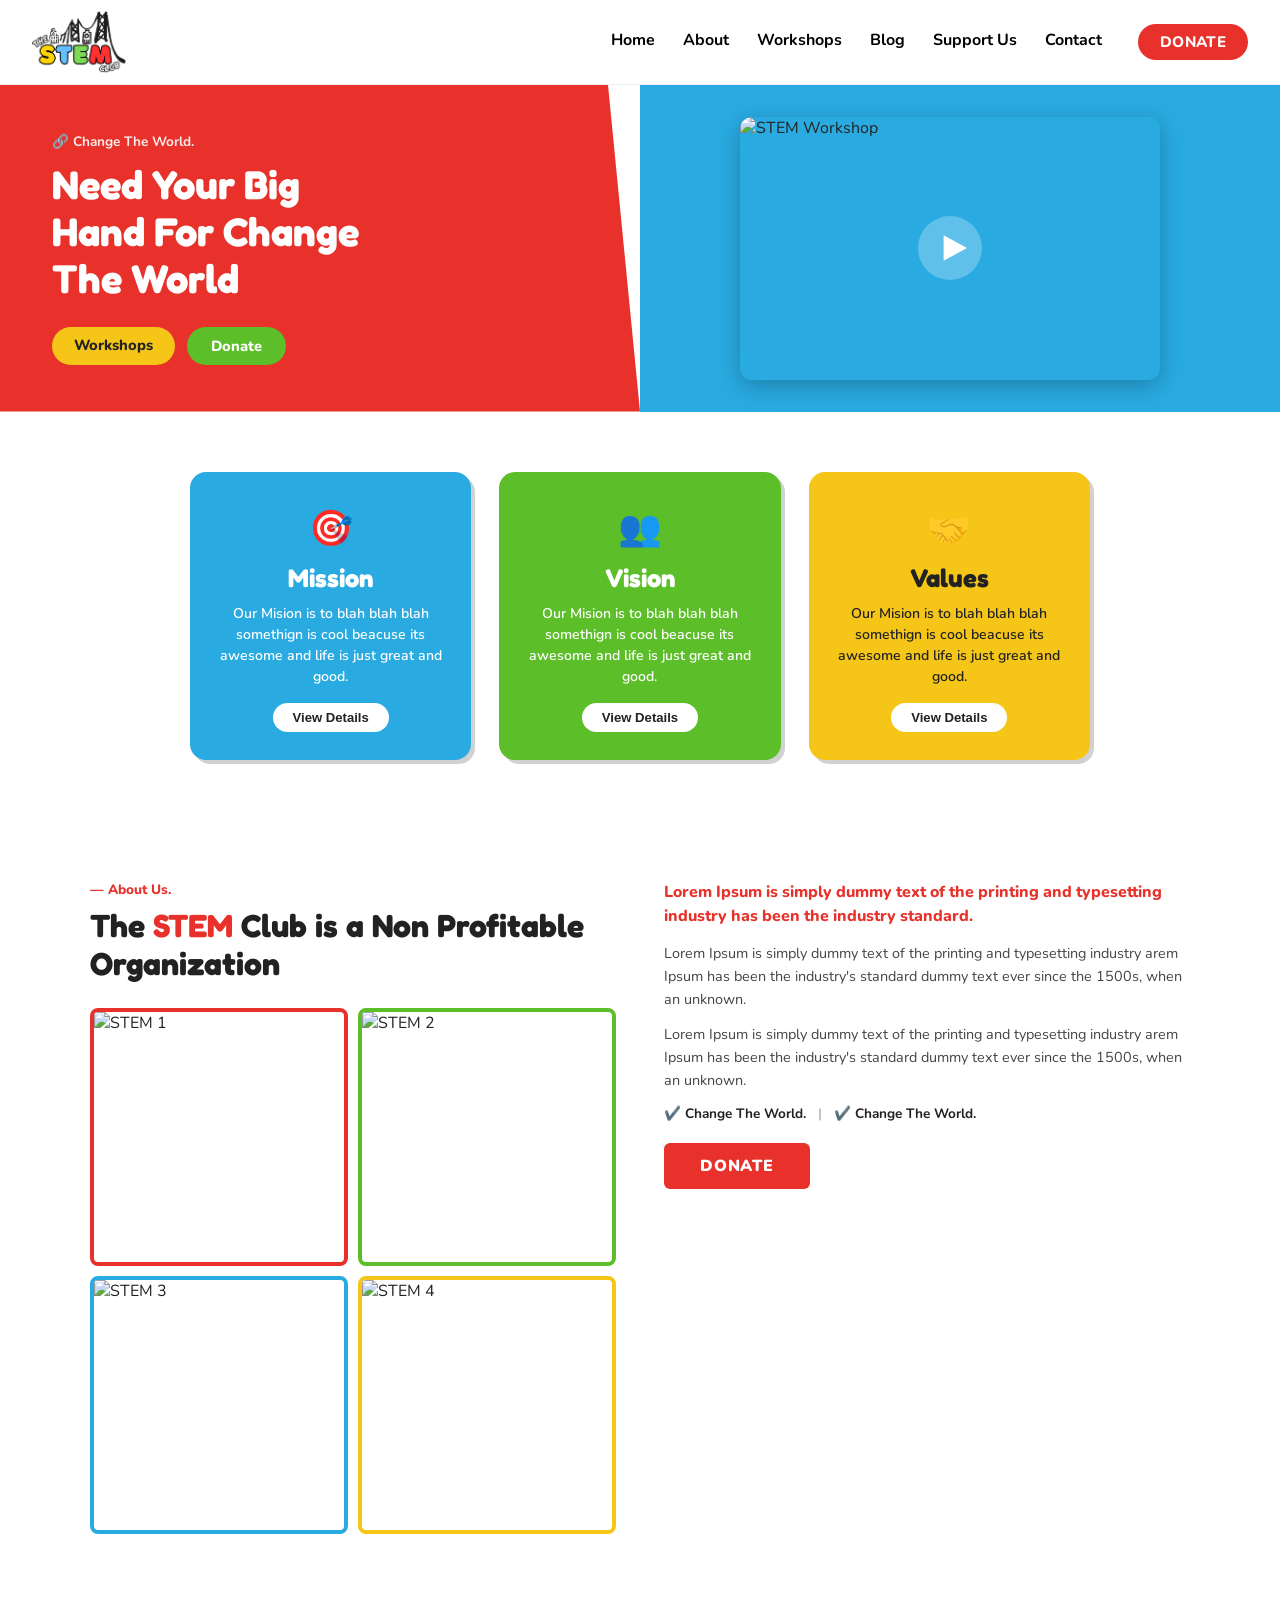
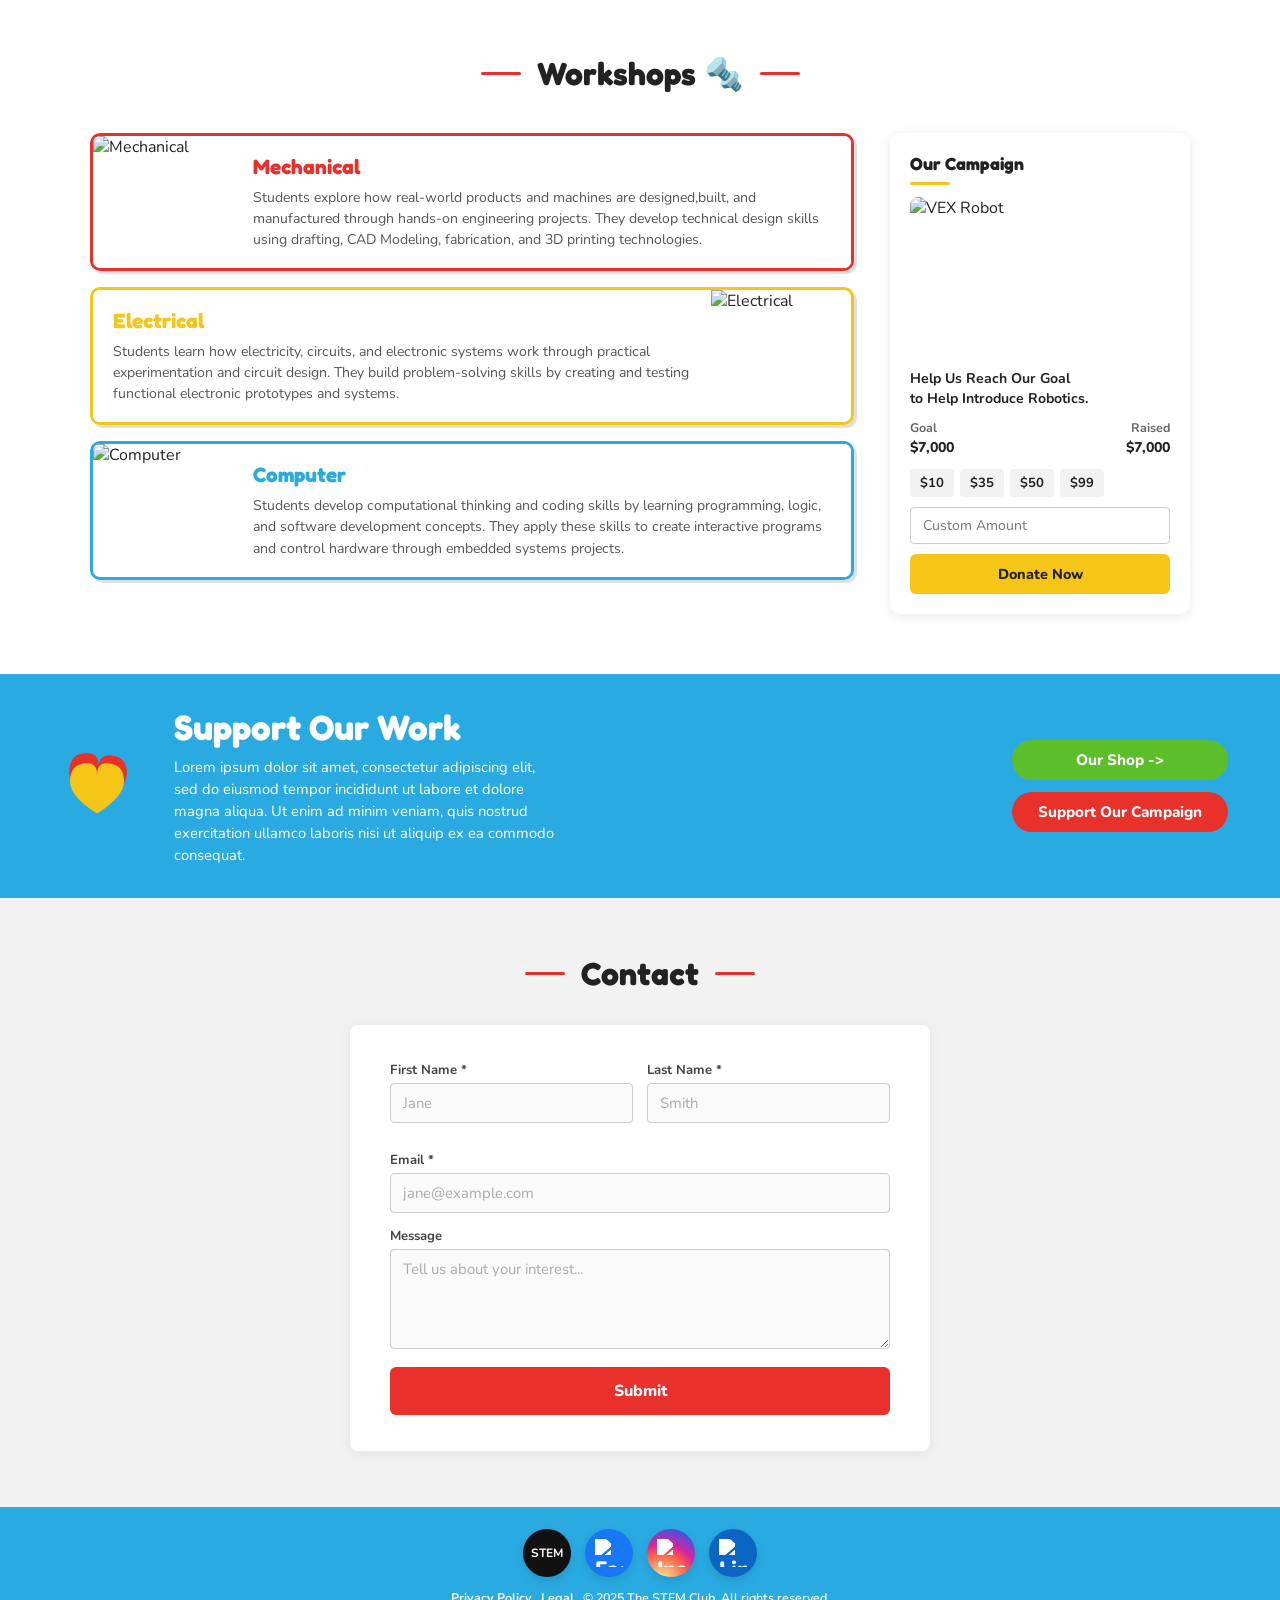
==== index.html @ 0e02008b "Fix navigation hover styling and logo" ====
<!DOCTYPE html>
<html lang="en">
<head>
  <meta charset="UTF-8"/>
  <meta name="viewport" content="width=device-width, initial-scale=1.0"/>
  <title>The STEM Club — Home</title>
  <link rel="stylesheet" href="shared.css"/>
  <link rel="stylesheet" href="home.css"/>
</head>
<body>


 <!-- NAVBAR -->
 <nav class="navbar">
    <a href="index.html" class="logo" aria-label="The STEM Club home">
      <img src="/m.png" alt="The STEM Club"/>
    </a>


   
    <ul class="nav-links">
      <li><a href="index.html" class="active">Home</a></li>
      <li><a href="index.html#about">About</a></li>
      <li><a href="index.html#workshops">Workshops</a></li>
      <li><a href="blog.html">Blog</a></li>
      <li><a href="support.html">Support Us</a></li>
      <li><a href="index.html#contact">Contact</a></li>
      <li><a href="#" class="btn-donate">DONATE</a></li>
    </ul>
  </nav>

  <!-- HERO — split red left / blue right -->
  <section class="home-hero">
    <div class="home-hero-left">
      <p class="change-world-tag">🔗 Change The World.</p>
      <h1>Need Your Big<br/>Hand For Change<br/>The World</h1>
      <div class="hero-btns">
        <a href="#workshops" class="btn-pill-yellow">Workshops</a>
        <a href="#" class="btn-pill-green">Donate</a>
      </div>
    </div>
    <div class="home-hero-right">
      <div class="hero-video-thumb">
        <img src="https://images.unsplash.com/photo-1517420704952-d9f39e95b43e?w=500&q=80" alt="STEM Workshop"/>
        <div class="play-btn">
          <svg viewBox="0 0 60 60" fill="none"><circle cx="30" cy="30" r="30" fill="rgba(255,255,255,0.25)"/><polygon points="24,18 46,30 24,42" fill="#fff"/></svg>
        </div>
      </div>
    </div>
  </section>

  <!-- MISSION / VISION / VALUES cards -->
  <section class="mvv-section">
    <div class="mvv-grid">
      <!-- Mission — blue -->
      <div class="mvv-card mvv-blue">
        <div class="mvv-icon">🎯</div>
        <h3>Mission</h3>
        <p>Our Mision is to blah blah blah somethign is cool beacuse its awesome and life is just great and good.</p>
        <button class="btn-mvv-white">View Details</button>
      </div>
      <!-- Vision — green -->
      <div class="mvv-card mvv-green">
        <div class="mvv-icon">👥</div>
        <h3>Vision</h3>
        <p>Our Mision is to blah blah blah somethign is cool beacuse its awesome and life is just great and good.</p>
        <button class="btn-mvv-white">View Details</button>
      </div>
      <!-- Values — yellow -->
      <div class="mvv-card mvv-yellow">
        <div class="mvv-icon">🤝</div>
        <h3>Values</h3>
        <p>Our Mision is to blah blah blah somethign is cool beacuse its awesome and life is just great and good.</p>
        <button class="btn-mvv-white">View Details</button>
      </div>
    </div>
  </section>

  <!-- ABOUT US -->
  <section class="about-section" id="about">
    <div class="about-inner">
      <div class="about-left">
        <p class="about-eyebrow">— About Us.</p>
        <h2 class="about-title">The <span class="stem-colored">STEM</span> Club is a Non Profitable Organization</h2>
        <div class="about-photos">
          <img src="https://images.unsplash.com/photo-1561070791-2526d30994b5?w=300&q=80" alt="STEM 1" class="about-photo border-red"/>
          <img src="https://images.unsplash.com/photo-1555664424-778a1e5e1b48?w=300&q=80" alt="STEM 2" class="about-photo border-green"/>
          <img src="https://images.unsplash.com/photo-1503676260728-1c00da094a0b?w=300&q=80" alt="STEM 3" class="about-photo border-blue"/>
          <img src="https://images.unsplash.com/photo-1522071820081-009f0129c71c?w=300&q=80" alt="STEM 4" class="about-photo border-yellow"/>
        </div>
      </div>
      <div class="about-right">
        <p class="about-bold-quote">Lorem Ipsum is simply dummy text of the printing and typesetting industry has been the industry standard.</p>
        <p class="about-body">Lorem Ipsum is simply dummy text of the printing and typesetting industry arem Ipsum has been the industry's standard dummy text ever since the 1500s, when an unknown.</p>
        <p class="about-body">Lorem Ipsum is simply dummy text of the printing and typesetting industry arem Ipsum has been the industry's standard dummy text ever since the 1500s, when an unknown.</p>
        <div class="about-checks">
          <span>✔️ Change The World.</span>
          <span class="sep">|</span>
          <span>✔️ Change The World.</span>
        </div>
        <button class="btn-donate-red">DONATE</button>
      </div>
    </div>
  </section>

  <!-- WORKSHOPS -->
  <section class="workshops-section" id="workshops">
    <div class="workshops-title-deco">
      <div class="dash red-dash"></div>
      <h2>Workshops 🔩</h2>
      <div class="dash red-dash"></div>
    </div>
    <div class="workshops-inner">
      <!-- Left: workshop cards -->
      <div class="workshop-cards">
        <!-- Mechanical -->
        <div class="workshop-row ws-red">
          <div class="ws-img">
            <img src="https://images.unsplash.com/photo-1561070791-2526d30994b5?w=200&q=80" alt="Mechanical"/>
          </div>
          <div class="ws-body">
            <h3>Mechanical</h3>
            <p>Students explore how real-world products and machines are designed,built, and manufactured through hands-on engineering projects. They develop technical design skills using drafting, CAD Modeling, fabrication, and 3D printing technologies.</p>
          </div>
        </div>
        <!-- Electrical -->
        <div class="workshop-row ws-yellow">
          <div class="ws-body ws-body-left">
            <h3>Electrical</h3>
            <p>Students learn how electricity, circuits, and electronic systems work through practical experimentation and circuit design. They build problem-solving skills by creating and testing functional electronic prototypes and systems.</p>
          </div>
          <div class="ws-img">
            <img src="https://images.unsplash.com/photo-1581091226825-a6a2a5aee158?w=200&q=80" alt="Electrical"/>
          </div>
        </div>
        <!-- Computer -->
        <div class="workshop-row ws-blue">
          <div class="ws-img">
            <img src="https://images.unsplash.com/photo-1517420704952-d9f39e95b43e?w=200&q=80" alt="Computer"/>
          </div>
          <div class="ws-body">
            <h3>Computer</h3>
            <p>Students develop computational thinking and coding skills by learning programming, logic, and software development concepts. They apply these skills to create interactive programs and control hardware through embedded systems projects.</p>
          </div>
        </div>
      </div>

      <!-- Right: Urgent Causes -->
      <div class="urgent-causes">
        <h4 class="urgent-title">Our Campaign</h4>
        <div class="urgent-divider"></div>
       <img src="data:image/png;base64,..." alt="VEX Robot" class="urgent-img"/>
        <p class="urgent-caption">Help Us Reach Our Goal<br/>to Help Introduce Robotics.</p>
        <div class="urgent-goal-row">
          <span>Goal</span>
          <span>Raised</span>
        </div>
        <div class="urgent-amounts">
          <span>$7,000</span>
          <span>$7,000</span>
        </div>
        <div class="donation-amounts">
          <span>$10</span><span>$35</span><span>$50</span><span>$99</span>
        </div>
        <input type="text" placeholder="Custom Amount" class="custom-amount"/>
        <button class="btn-donate-orange">Donate Now</button>
      </div>
    </div>
  </section>

  <!-- SUPPORT OUR WORK BANNER -->
  <section class="support-work-banner">
    <div class="heart-icon">
      <!-- layered heart SVG matching design -->
      <svg viewBox="0 0 100 100" fill="none" xmlns="http://www.w3.org/2000/svg">
        <path d="M15 35 Q15 15 35 15 Q50 15 50 30 Q50 15 65 15 Q85 15 85 35 Q85 55 50 80 Q15 55 15 35Z" fill="#29ABE2" transform="rotate(-10 50 50)"/>
        <path d="M18 38 Q18 18 38 18 Q50 18 50 32 Q50 18 62 18 Q82 18 82 38 Q82 56 50 78 Q18 56 18 38Z" fill="#E8312A" transform="rotate(5 50 50)"/>
        <path d="M20 40 Q20 20 40 20 Q50 20 50 33 Q50 20 60 20 Q80 20 80 40 Q80 57 50 76 Q20 57 20 40Z" fill="#F5C518" transform="translate(0 8)"/>
      </svg>
    </div>
    <div class="sw-text">
      <h2>Support Our Work</h2>
      <p>Lorem ipsum dolor sit amet, consectetur adipiscing elit, sed do eiusmod tempor incididunt ut labore et dolore magna aliqua. Ut enim ad minim veniam, quis nostrud exercitation ullamco laboris nisi ut aliquip ex ea commodo consequat.</p>
    </div>
    <div class="sw-btns">
      <a href="support.html" class="btn-green-pill">Our Shop -></a>
      <a href="support.html" class="btn-red-pill">Support Our Campaign</a>
    </div>
  </section>

  <!-- CONTACT -->
  <section class="contact-section" id="contact">
    <div class="section-title-deco">
      <div class="dash"></div>
      <h2>Contact</h2>
      <div class="dash"></div>
    </div>
    <div class="contact-form-card">
      <div class="form-row">
        <div class="form-group">
          <label>First Name *</label>
          <input type="text" placeholder="Jane"/>
        </div>
        <div class="form-group">
          <label>Last Name *</label>
          <input type="text" placeholder="Smith"/>
        </div>
      </div>
      <div class="form-group">
        <label>Email *</label>
        <input type="email" placeholder="jane@example.com"/>
      </div>
      <div class="form-group">
        <label>Message</label>
        <textarea placeholder="Tell us about your interest..."></textarea>
      </div>
      <button class="btn-submit" onclick="event.preventDefault()">Submit</button>
    </div>
  </section>

<!-- FOOTER -->
<!-- FOOTER -->
<footer class="site-footer">

  <div class="footer-socials">

    <!-- LOGO BUTTON -->
    <a href="index.html" class="social-circle logo-btn" title="The STEM Club Home">
      STEM
    </a>

    <!-- FACEBOOK -->
    <a href="https://www.facebook.com/people/Thestemclub-Nj/61586101222403/"
       target="_blank"
       class="social-circle"
       title="Facebook">
      <img src="https://cdn.jsdelivr.net/npm/simple-icons@v11/icons/facebook.svg" alt="Facebook">
    </a>

    <!-- INSTAGRAM -->
    <a href="https://www.instagram.com/thestemclubnj/"
       target="_blank"
       class="social-circle"
       title="Instagram">
      <img src="https://cdn.jsdelivr.net/npm/simple-icons@v11/icons/instagram.svg" alt="Instagram">
    </a>

    <!-- LINKEDIN -->
    <a href="https://www.linkedin.com/company/the-stem-club-nj/"
       target="_blank"
       class="social-circle"
       title="LinkedIn">
      <img src="https://cdn.jsdelivr.net/npm/simple-icons@v11/icons/linkedin.svg" alt="LinkedIn">
    </a>

  </div>

  <p class="footer-legal">
    <a href="#">Privacy Policy</a> &nbsp;
    <a href="#">Legal</a> &nbsp;
    © 2025 The STEM Club. All rights reserved.
  </p>

</footer>

<script src="main.js"></script>
</body>
</html>
---- shared.css ----
/* =============================================
   STEM CLUB — shared.css
   Exact match to provided design mockups
   ============================================= */

@import url('https://fonts.googleapis.com/css2?family=Nunito:wght@400;600;700;800;900&family=Fredoka+One&display=swap');

*, *::before, *::after { box-sizing: border-box; margin: 0; padding: 0; }
html { scroll-behavior: smooth; }
body {
  font-family: 'Nunito', sans-serif;
  color: #222;
  background: #fff;
  overflow-x: hidden;
}
img { display: block; max-width: 100%; }
a { text-decoration: none; color: inherit; }
ul { list-style: none; }

/* ── COLOURS ── */
:root {
  --red:    #E8312A;
  --blue:   #29ABE2;
  --green:  #5CBF2A;
  --yellow: #F5C518;
  --dark-blue: #0072BC;
  --bg-grey: #F2F2F2;
  --white: #fff;
  --black: #111;
}

/* ── NAVBAR ── */
.navbar {
  display: flex;
  align-items: center;
  padding: 10px 32px;
  background: #fff;
  border-bottom: 1px solid #eee;
  position: sticky;
  top: 0;
  z-index: 999;
}
.navbar .logo {
  display: inline-flex;
  align-items: center;
  flex-shrink: 0;
}
.navbar .logo img {
  height: 64px;
  width: auto;
}
.nav-links {
  display: flex;
  align-items: center;
  gap: 28px;
  margin-left: auto;
  font-size: 1rem;
  font-weight: 700;
  color: #222;
}
.nav-links a:not(.btn-donate) {
  --underline-color: var(--red);
  position: relative;
  display: inline-block;
  padding-bottom: 4px;
  color: #000;
  transition: none;
}
.nav-links a:not(.btn-donate)::after {
  content: "";
  position: absolute;
  left: 0;
  right: 0;
  bottom: 0;
  height: 2.5px;
  background: var(--underline-color);
  transform: scaleX(0);
  transform-origin: center;
  transition: transform 0.25s ease;
}
.nav-links a:not(.btn-donate):hover,
.nav-links a:not(.btn-donate):focus,
.nav-links a:not(.btn-donate):active,
.nav-links a:not(.btn-donate).active {
  color: #000;
}
.nav-links a:not(.btn-donate):hover::after {
  transform: scaleX(1);
}
.nav-links li:nth-child(1) a:not(.btn-donate) { --underline-color: var(--red); }
.nav-links li:nth-child(2) a:not(.btn-donate) { --underline-color: var(--blue); }
.nav-links li:nth-child(3) a:not(.btn-donate) { --underline-color: var(--yellow); }
.nav-links li:nth-child(4) a:not(.btn-donate) { --underline-color: var(--green); }
.nav-links li:nth-child(5) a:not(.btn-donate) { --underline-color: var(--blue); }
.nav-links li:nth-child(6) a:not(.btn-donate) { --underline-color: var(--yellow); }
.btn-donate {
  background: var(--red);
  color: #fff !important;
  padding: 8px 22px;
  border-radius: 30px;
  font-weight: 800;
  font-size: 0.95rem;
  letter-spacing: 0.02em;
  margin-left: 8px;
  transition: background 0.2s;
}
.btn-donate:hover { background: #c0221b; }

/* ── HERO BANNER (generic) ── */
.hero-banner {
  position: relative;
  padding: 40px 48px 48px;
  display: flex;
  align-items: center;
  min-height: 220px;
  overflow: hidden;
}
.hero-banner .hero-text { z-index: 2; position: relative; }
.hero-banner .hero-text h1 {
  font-family: 'Fredoka One', cursive;
  font-size: 2.2rem;
  color: #fff;
  line-height: 1.2;
  margin-bottom: 18px;
}
.hero-banner .hero-text p {
  font-size: 1.05rem;
  color: #fff;
  margin-bottom: 18px;
  font-weight: 600;
}
.hero-btns { display: flex; gap: 12px; flex-wrap: wrap; }

/* Pill buttons in hero */
.btn-pill-yellow {
  background: var(--yellow);
  color: #222;
  border: none;
  border-radius: 30px;
  padding: 8px 22px;
  font-weight: 800;
  font-size: 0.92rem;
  cursor: pointer;
  transition: opacity 0.2s;
}
.btn-pill-yellow:hover { opacity: 0.85; }

.btn-pill-outline {
  background: transparent;
  color: #222;
  border: 2px solid #222;
  border-radius: 30px;
  padding: 7px 20px;
  font-weight: 800;
  font-size: 0.92rem;
  cursor: pointer;
  transition: background 0.2s, color 0.2s;
}
.btn-pill-outline:hover { background: #222; color: #fff; }

.btn-pill-white {
  background: #fff;
  color: #222;
  border: none;
  border-radius: 30px;
  padding: 8px 22px;
  font-weight: 800;
  font-size: 0.92rem;
  cursor: pointer;
  transition: opacity 0.2s;
}
.btn-pill-white:hover { opacity: 0.85; }

/* ── SUPPORT OUR WORK BANNER ── */
.support-work-banner {
  background: var(--blue);
  display: flex;
  align-items: center;
  gap: 32px;
  padding: 32px 52px;
}
.support-work-banner .heart-icon {
  width: 90px;
  flex-shrink: 0;
}
.support-work-banner .heart-icon svg { width: 90px; height: 90px; }
.support-work-banner .sw-text h2 {
  font-family: 'Fredoka One', cursive;
  font-size: 2.2rem;
  color: #fff;
  margin-bottom: 8px;
}
.support-work-banner .sw-text p {
  font-size: 0.92rem;
  color: #fff;
  max-width: 380px;
  line-height: 1.5;
}
.support-work-banner .sw-btns {
  margin-left: auto;
  display: flex;
  flex-direction: column;
  gap: 12px;
}
.btn-green-pill {
  background: var(--green);
  color: #fff;
  border: none;
  border-radius: 30px;
  padding: 10px 26px;
  font-weight: 800;
  font-size: 0.95rem;
  cursor: pointer;
  white-space: nowrap;
  transition: opacity 0.2s;
  display: block;
  text-align: center;
}
.btn-green-pill:hover { opacity: 0.88; }
.btn-red-pill {
  background: var(--red);
  color: #fff;
  border: none;
  border-radius: 30px;
  padding: 10px 26px;
  font-weight: 800;
  font-size: 0.95rem;
  cursor: pointer;
  white-space: nowrap;
  transition: opacity 0.2s;
  display: block;
  text-align: center;
}
.btn-red-pill:hover { opacity: 0.88; }

/* ── CONTACT SECTION ── */
.contact-section {
  background: var(--bg-grey);
  padding: 56px 32px;
}
.contact-section .section-title-deco {
  display: flex;
  align-items: center;
  justify-content: center;
  gap: 16px;
  margin-bottom: 32px;
}
.section-title-deco .dash {
  width: 40px; height: 3px;
  background: var(--red);
  border-radius: 2px;
}
.section-title-deco h2 {
  font-family: 'Fredoka One', cursive;
  font-size: 2rem;
  color: #222;
}
.contact-form-card {
  background: #fff;
  border-radius: 8px;
  padding: 36px 40px;
  max-width: 580px;
  margin: 0 auto;
  box-shadow: 0 2px 12px rgba(0,0,0,0.07);
}
.contact-form-card .form-row {
  display: grid;
  grid-template-columns: 1fr 1fr;
  gap: 14px;
  margin-bottom: 14px;
}
.contact-form-card .form-group {
  display: flex;
  flex-direction: column;
  gap: 4px;
  margin-bottom: 14px;
}
.contact-form-card label {
  font-size: 0.82rem;
  font-weight: 700;
  color: #444;
}
.contact-form-card input,
.contact-form-card textarea {
  border: 1px solid #ccc;
  border-radius: 4px;
  padding: 9px 12px;
  font-family: 'Nunito', sans-serif;
  font-size: 0.93rem;
  outline: none;
  transition: border-color 0.2s;
  background: #fafafa;
  color: #222;
}
.contact-form-card input:focus,
.contact-form-card textarea:focus { border-color: var(--blue); }
.contact-form-card textarea { resize: vertical; min-height: 100px; }
.contact-form-card input::placeholder,
.contact-form-card textarea::placeholder { color: #aaa; }
.btn-submit {
  width: 100%;
  background: var(--red);
  color: #fff;
  border: none;
  border-radius: 6px;
  padding: 13px;
  font-family: 'Nunito', sans-serif;
  font-weight: 800;
  font-size: 1rem;
  cursor: pointer;
  transition: background 0.2s;
  margin-top: 4px;
}
.btn-submit:hover { background: #c0221b; }

/* ── FOOTER ── */
.site-footer {
  background: var(--blue);
  padding: 22px 32px 18px;
  text-align: center;
}
.footer-socials {
  display: flex;
  justify-content: center;
  gap: 18px;
  margin-bottom: 12px;
}
.social-circle {
  width: 44px; height: 44px;
  border-radius: 50%;
  display: flex; align-items: center; justify-content: center;
  font-size: 1.3rem;
  font-weight: 900;
  transition: opacity 0.2s;
  cursor: pointer;
}
.social-circle:hover { opacity: 0.8; }
.social-tg  { background: var(--red); color: #fff; }
.social-tm  { background: var(--yellow); color: #222; }
.social-dc  { background: var(--green); color: #fff; }
.footer-legal {
  font-size: 0.78rem;
  color: #fff;
  font-weight: 600;
}
.footer-legal a { color: #fff; font-weight: 700; }
---- home.css ----
/* home.css — Home page specific styles */

/* ── HERO ── */
.home-hero {
  display: grid;
  grid-template-columns: 1fr 1fr;
  min-height: 260px;
}
.home-hero-left {
  background: var(--red);
  padding: 44px 40px 44px 52px;
  display: flex;
  flex-direction: column;
  justify-content: center;
  clip-path: polygon(0 0, 95% 0, 100% 100%, 0 100%);
}
.home-hero-right {
  background: var(--blue);
  padding: 32px 40px 32px 20px;
  display: flex;
  align-items: center;
  justify-content: center;
}
.change-world-tag {
  font-size: 0.85rem;
  font-weight: 700;
  color: rgba(255,255,255,0.9);
  margin-bottom: 10px;
}
.home-hero-left h1 {
  font-family: 'Fredoka One', cursive;
  font-size: 2.5rem;
  color: #fff;
  line-height: 1.18;
  margin-bottom: 24px;
}
.btn-pill-green {
  background: var(--green);
  color: #fff;
  border: none;
  border-radius: 30px;
  padding: 9px 24px;
  font-weight: 800;
  font-size: 0.92rem;
  cursor: pointer;
  transition: opacity 0.2s;
}
.btn-pill-green:hover { opacity: 0.85; }

/* Video thumbnail */
.hero-video-thumb {
  position: relative;
  border-radius: 12px;
  overflow: hidden;
  width: 100%;
  max-width: 420px;
  aspect-ratio: 16/10;
  box-shadow: 0 6px 24px rgba(0,0,0,0.25);
}
.hero-video-thumb img {
  width: 100%; height: 100%; object-fit: cover;
}
.play-btn {
  position: absolute;
  inset: 0;
  display: flex;
  align-items: center;
  justify-content: center;
  cursor: pointer;
}
.play-btn svg { width: 64px; height: 64px; }

/* ── MISSION / VISION / VALUES ── */
.mvv-section {
  padding: 60px 40px;
  background: #fff;
}
.mvv-grid {
  display: grid;
  grid-template-columns: repeat(3, 1fr);
  gap: 28px;
  max-width: 900px;
  margin: 0 auto;
}
.mvv-card {
  border-radius: 16px;
  padding: 32px 24px 28px;
  display: flex;
  flex-direction: column;
  align-items: center;
  text-align: center;
  gap: 10px;
  box-shadow: 4px 4px 0 rgba(0,0,0,0.18);
  color: #fff;
}
.mvv-blue   { background: var(--blue); }
.mvv-green  { background: var(--green); }
.mvv-yellow { background: var(--yellow); color: #222; }

.mvv-icon { font-size: 2.2rem; }
.mvv-card h3 {
  font-family: 'Fredoka One', cursive;
  font-size: 1.6rem;
}
.mvv-card p { font-size: 0.88rem; line-height: 1.5; font-weight: 600; }
.btn-mvv-white {
  background: #fff;
  color: #222;
  border: none;
  border-radius: 30px;
  padding: 7px 20px;
  font-weight: 800;
  font-size: 0.82rem;
  cursor: pointer;
  margin-top: 6px;
  transition: opacity 0.2s;
}
.btn-mvv-white:hover { opacity: 0.85; }

/* ── ABOUT US ── */
.about-section {
  padding: 60px 52px;
  background: #fff;
}
.about-inner {
  display: grid;
  grid-template-columns: 1fr 1fr;
  gap: 48px;
  align-items: start;
  max-width: 1100px;
  margin: 0 auto;
}
.about-eyebrow {
  font-size: 0.85rem;
  font-weight: 800;
  color: var(--red);
  margin-bottom: 8px;
}
.about-title {
  font-family: 'Fredoka One', cursive;
  font-size: 2rem;
  line-height: 1.2;
  color: #222;
  margin-bottom: 24px;
}
.stem-colored { color: var(--red); }

/* 2×2 photo grid */
.about-photos {
  display: grid;
  grid-template-columns: 1fr 1fr;
  gap: 10px;
}
.about-photo {
  width: 100%;
  aspect-ratio: 1;
  object-fit: cover;
  border-radius: 8px;
  border: 4px solid transparent;
}
.border-red    { border-color: var(--red); }
.border-green  { border-color: var(--green); }
.border-blue   { border-color: var(--blue); }
.border-yellow { border-color: var(--yellow); }

/* Right text */
.about-bold-quote {
  font-weight: 800;
  font-size: 1rem;
  color: var(--red);
  line-height: 1.5;
  margin-bottom: 14px;
}
.about-body {
  font-size: 0.9rem;
  line-height: 1.6;
  color: #444;
  margin-bottom: 12px;
}
.about-checks {
  display: flex;
  align-items: center;
  gap: 12px;
  font-size: 0.85rem;
  font-weight: 700;
  color: #222;
  margin-bottom: 20px;
  flex-wrap: wrap;
}
.about-checks .sep { color: #bbb; }
.btn-donate-red {
  background: var(--red);
  color: #fff;
  border: none;
  border-radius: 6px;
  padding: 12px 36px;
  font-family: 'Nunito', sans-serif;
  font-weight: 900;
  font-size: 1rem;
  cursor: pointer;
  letter-spacing: 0.05em;
  transition: background 0.2s;
}
.btn-donate-red:hover { background: #c0221b; }

/* ── WORKSHOPS ── */
.workshops-section {
  padding: 60px 40px;
  background: #fff;
}
.workshops-title-deco {
  display: flex;
  align-items: center;
  gap: 16px;
  justify-content: center;
  margin-bottom: 40px;
}
.workshops-title-deco h2 {
  font-family: 'Fredoka One', cursive;
  font-size: 2rem;
  color: #222;
}
.dash { width: 40px; height: 3px; border-radius: 2px; }
.red-dash { background: var(--red); }

.workshops-inner {
  display: grid;
  grid-template-columns: 1fr 300px;
  gap: 36px;
  max-width: 1100px;
  margin: 0 auto;
  align-items: start;
}

/* Workshop row cards */
.workshop-cards { display: flex; flex-direction: column; gap: 16px; }
.workshop-row {
  display: grid;
  grid-template-columns: 140px 1fr;
  border-radius: 10px;
  overflow: hidden;
  box-shadow: 3px 3px 0 rgba(0,0,0,0.12);
  border: 3px solid transparent;
}
.ws-red    { border-color: var(--red); }
.ws-yellow { border-color: var(--yellow); grid-template-columns: 1fr 140px; }
.ws-blue   { border-color: var(--blue); }

.ws-img { flex-shrink: 0; }
.ws-img img { width: 100%; height: 100%; object-fit: cover; display: block; }

.ws-body {
  padding: 18px 20px;
  background: #fff;
}
.ws-body-left { order: -1; }

.ws-body h3 {
  font-family: 'Fredoka One', cursive;
  font-size: 1.3rem;
  margin-bottom: 8px;
}
.ws-red    .ws-body h3 { color: var(--red); }
.ws-yellow .ws-body h3 { color: var(--yellow); }
.ws-blue   .ws-body h3 { color: var(--blue); }

.ws-body p { font-size: 0.88rem; color: #555; line-height: 1.5; }

/* Urgent Causes panel */
.urgent-causes {
  background: #fff;
  border-radius: 10px;
  padding: 20px;
  box-shadow: 0 2px 12px rgba(0,0,0,0.09);
}
.urgent-title {
  font-family: 'Fredoka One', cursive;
  font-size: 1.1rem;
  color: #222;
  margin-bottom: 8px;
}
.urgent-divider {
  height: 3px;
  background: var(--yellow);
  width: 40px;
  border-radius: 2px;
  margin-bottom: 12px;
}
.urgent-img {
  width: 100%;
  border-radius: 8px;
  aspect-ratio: 16/10;
  object-fit: cover;
  margin-bottom: 10px;
}
.urgent-caption {
  font-weight: 700;
  font-size: 0.88rem;
  color: #222;
  margin-bottom: 10px;
  line-height: 1.4;
}
.urgent-goal-row {
  display: flex;
  justify-content: space-between;
  font-size: 0.78rem;
  font-weight: 700;
  color: #666;
  margin-bottom: 2px;
}
.urgent-amounts {
  display: flex;
  justify-content: space-between;
  font-size: 0.88rem;
  font-weight: 800;
  color: #222;
  margin-bottom: 12px;
}
.donation-amounts {
  display: flex;
  gap: 6px;
  flex-wrap: wrap;
  margin-bottom: 10px;
}
.donation-amounts span {
  background: var(--bg-grey);
  border-radius: 4px;
  padding: 5px 10px;
  font-size: 0.82rem;
  font-weight: 700;
  cursor: pointer;
  transition: background 0.2s;
}
.donation-amounts span:hover { background: var(--yellow); }

.custom-amount {
  width: 100%;
  border: 1px solid #ccc;
  border-radius: 4px;
  padding: 8px 12px;
  font-family: 'Nunito', sans-serif;
  font-size: 0.88rem;
  margin-bottom: 10px;
  outline: none;
}
.custom-amount:focus { border-color: var(--blue); }
.btn-donate-orange {
  width: 100%;
  background: var(--yellow);
  color: #222;
  border: none;
  border-radius: 6px;
  padding: 10px;
  font-family: 'Nunito', sans-serif;
  font-weight: 800;
  font-size: 0.9rem;
  cursor: pointer;
  transition: opacity 0.2s;
}
.btn-donate-orange:hover { opacity: 0.85; }



footer
.footer-socials {
  display: flex;
  justify-content: center;
  gap: 14px;
  margin-bottom: 12px;
}

/* BASE BUTTON */
.social-circle {
  width: 48px;
  height: 48px;
  display: flex;
  align-items: center;
  justify-content: center;
  border-radius: 50%;
  text-decoration: none;
  transition: 0.25s ease;
  overflow: hidden;
  box-shadow: 0 4px 10px rgba(0,0,0,0.12);
}

/* ICON SIZE */
.social-circle img {
  width: 60%;
  height: 60%;
  filter: brightness(0) invert(1); /* makes SVG icons white */
}

/* FACEBOOK */
.social-circle[href*="facebook"] {
  background: #1877F2;
}

/* INSTAGRAM */
.social-circle[href*="instagram"] {
  background: radial-gradient(circle at 30% 107%,
    #fdf497 0%, #fd5949 45%, #d6249f 60%, #285AEB 90%);
}

/* LINKEDIN */
.social-circle[href*="linkedin"] {
  background: #0A66C2;
}

/* STEM LOGO */
.logo-btn {
  background: #111;
  color: white;
  font-weight: bold;
  font-size: 12px;
}

/* HOVER EFFECT */
.social-circle:hover {
  transform: translateY(-3px) scale(1.08);
  opacity: 0.9;
}
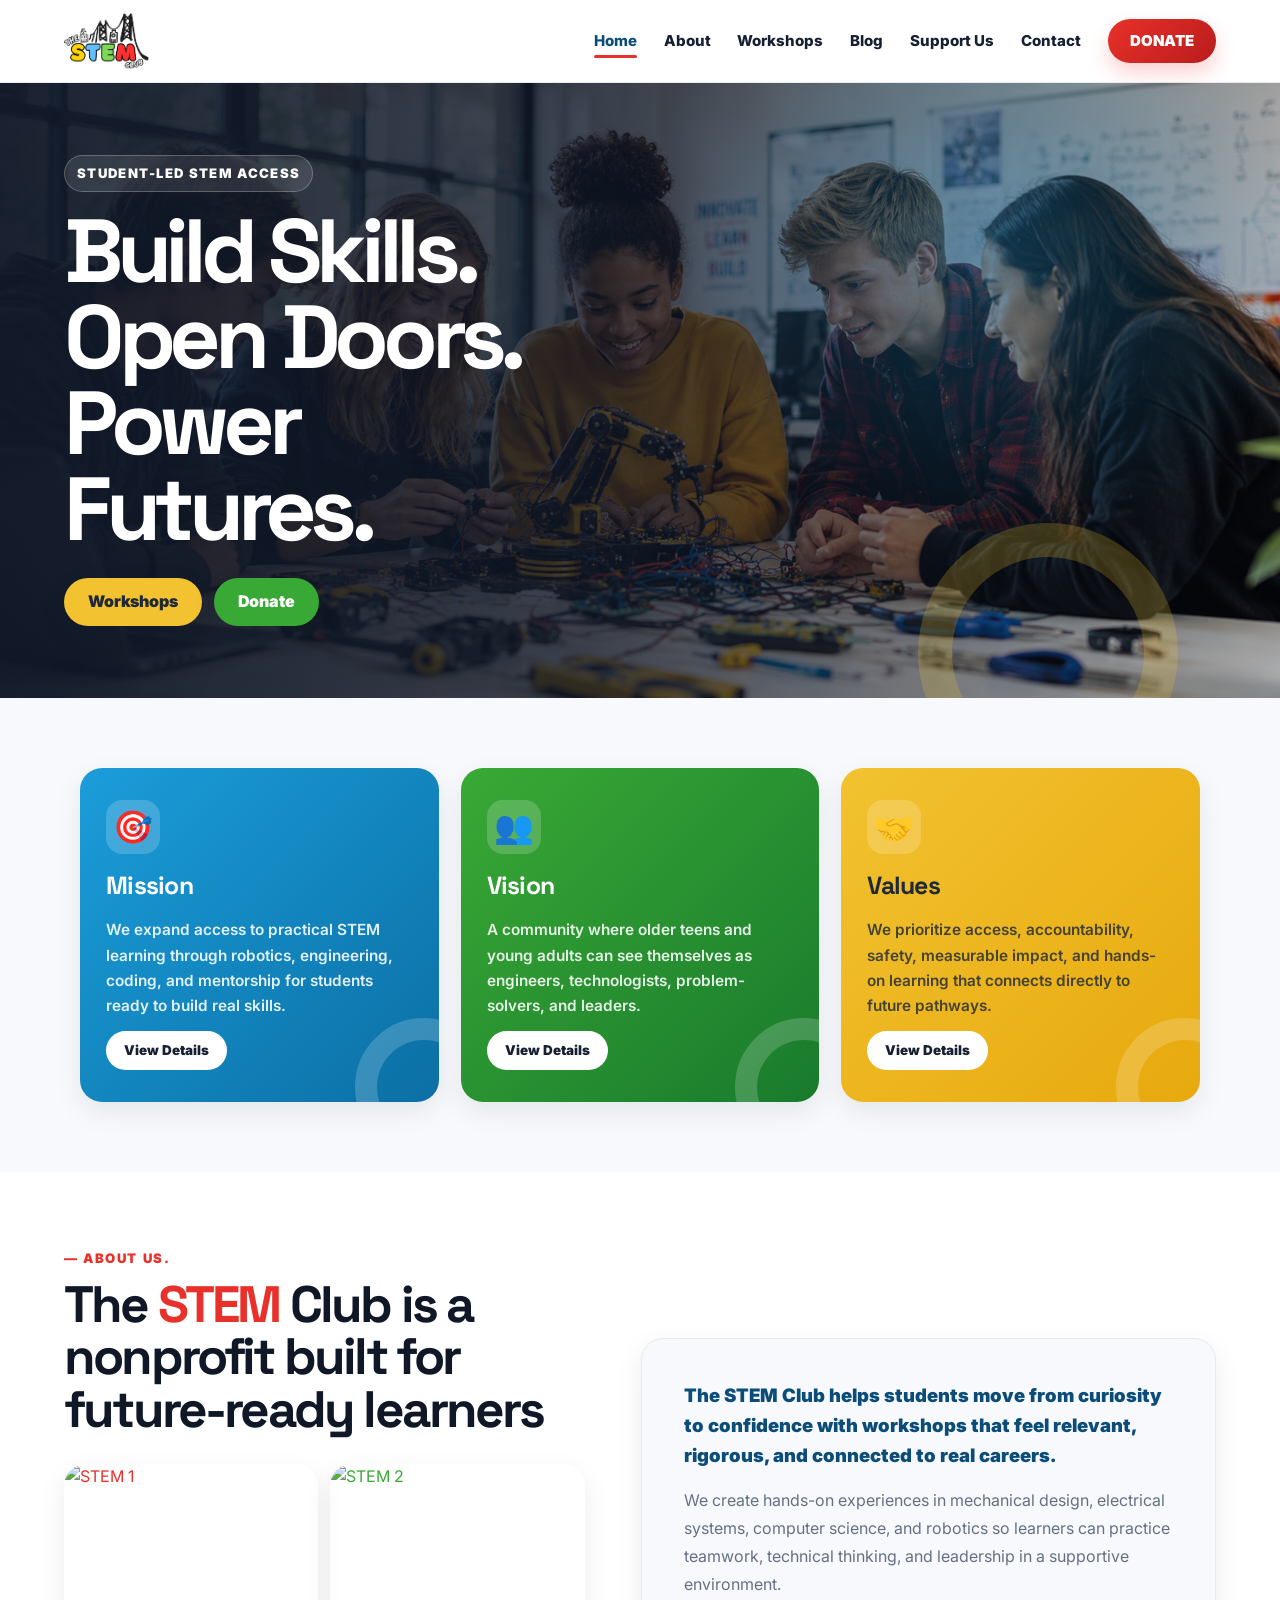
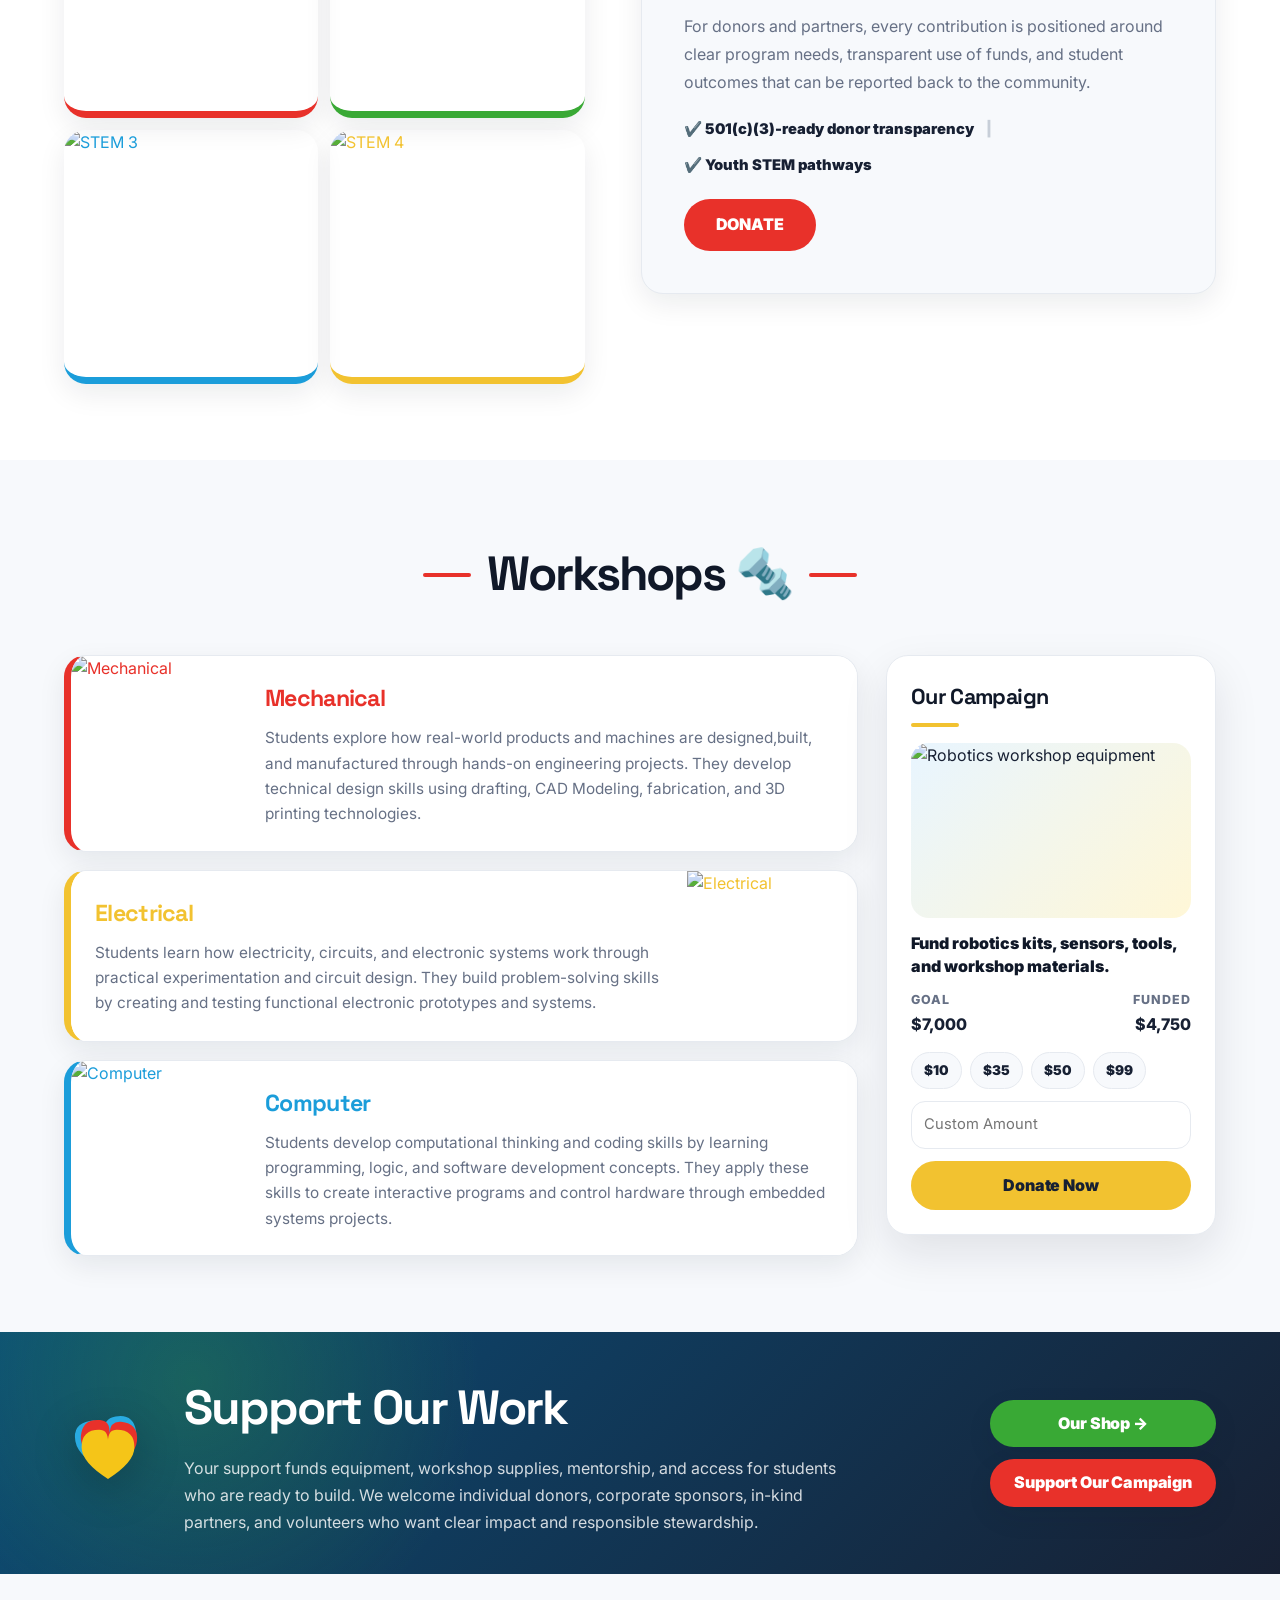
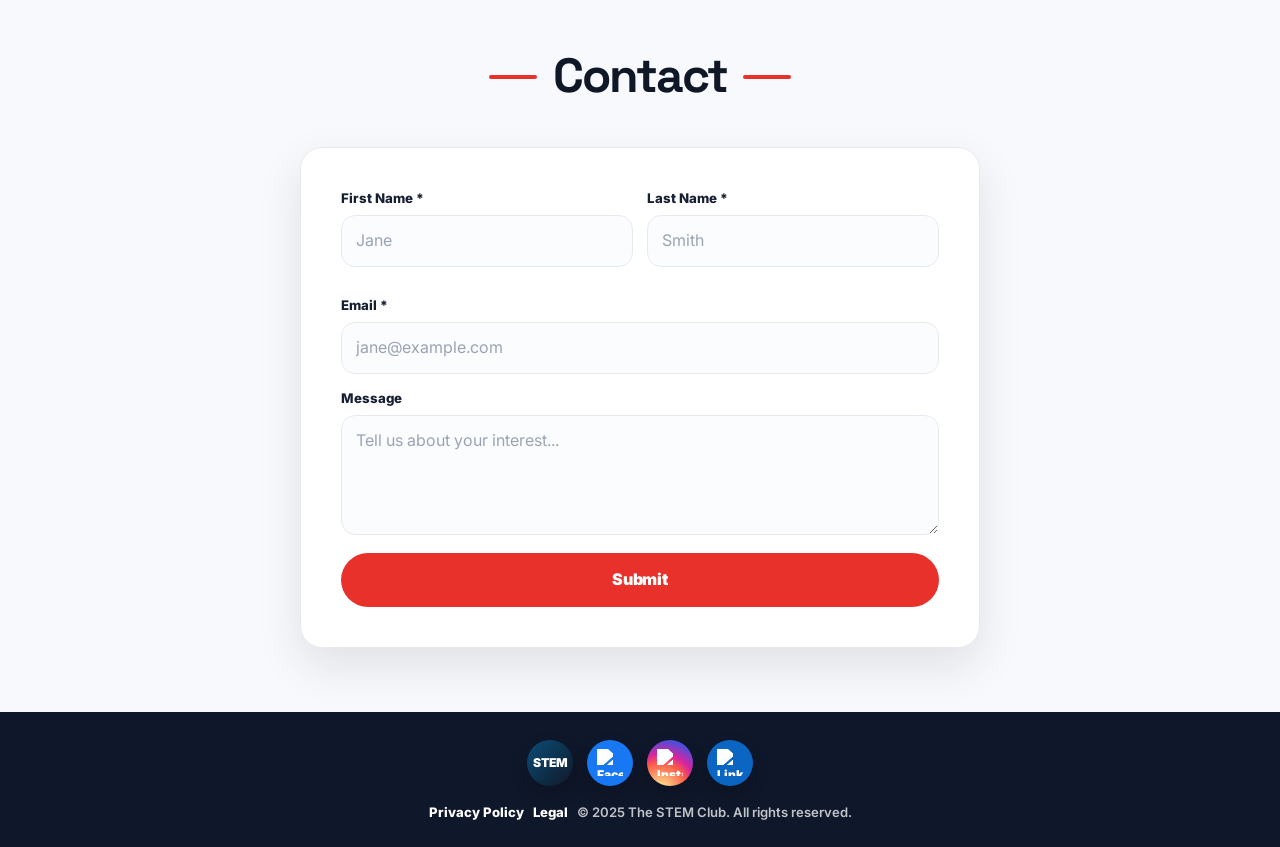
==== commit dae937cf: "Redesign site for donor confidence" ====
--- a/index.html
+++ b/index.html
@@ -25,18 +25,18 @@
       <li><a href="blog.html">Blog</a></li>
       <li><a href="support.html">Support Us</a></li>
       <li><a href="index.html#contact">Contact</a></li>
-      <li><a href="#" class="btn-donate">DONATE</a></li>
+      <li><a href="support.html" class="btn-donate">DONATE</a></li>
     </ul>
   </nav>
 
   <!-- HERO — split red left / blue right -->
   <section class="home-hero">
     <div class="home-hero-left">
-      <p class="change-world-tag">🔗 Change The World.</p>
-      <h1>Need Your Big<br/>Hand For Change<br/>The World</h1>
+      <p class="change-world-tag">Student-led STEM access</p>
+      <h1>Build Skills.<br/>Open Doors.<br/>Power Futures.</h1>
       <div class="hero-btns">
         <a href="#workshops" class="btn-pill-yellow">Workshops</a>
-        <a href="#" class="btn-pill-green">Donate</a>
+        <a href="support.html" class="btn-pill-green">Donate</a>
       </div>
     </div>
     <div class="home-hero-right">
@@ -56,21 +56,21 @@
       <div class="mvv-card mvv-blue">
         <div class="mvv-icon">🎯</div>
         <h3>Mission</h3>
-        <p>Our Mision is to blah blah blah somethign is cool beacuse its awesome and life is just great and good.</p>
+        <p>We expand access to practical STEM learning through robotics, engineering, coding, and mentorship for students ready to build real skills.</p>
         <button class="btn-mvv-white">View Details</button>
       </div>
       <!-- Vision — green -->
       <div class="mvv-card mvv-green">
         <div class="mvv-icon">👥</div>
         <h3>Vision</h3>
-        <p>Our Mision is to blah blah blah somethign is cool beacuse its awesome and life is just great and good.</p>
+        <p>A community where older teens and young adults can see themselves as engineers, technologists, problem-solvers, and leaders.</p>
         <button class="btn-mvv-white">View Details</button>
       </div>
       <!-- Values — yellow -->
       <div class="mvv-card mvv-yellow">
         <div class="mvv-icon">🤝</div>
         <h3>Values</h3>
-        <p>Our Mision is to blah blah blah somethign is cool beacuse its awesome and life is just great and good.</p>
+        <p>We prioritize access, accountability, safety, measurable impact, and hands-on learning that connects directly to future pathways.</p>
         <button class="btn-mvv-white">View Details</button>
       </div>
     </div>
@@ -81,7 +81,7 @@
     <div class="about-inner">
       <div class="about-left">
         <p class="about-eyebrow">— About Us.</p>
-        <h2 class="about-title">The <span class="stem-colored">STEM</span> Club is a Non Profitable Organization</h2>
+        <h2 class="about-title">The <span class="stem-colored">STEM</span> Club is a nonprofit built for future-ready learners</h2>
         <div class="about-photos">
           <img src="https://images.unsplash.com/photo-1561070791-2526d30994b5?w=300&q=80" alt="STEM 1" class="about-photo border-red"/>
           <img src="https://images.unsplash.com/photo-1555664424-778a1e5e1b48?w=300&q=80" alt="STEM 2" class="about-photo border-green"/>
@@ -90,15 +90,15 @@
         </div>
       </div>
       <div class="about-right">
-        <p class="about-bold-quote">Lorem Ipsum is simply dummy text of the printing and typesetting industry has been the industry standard.</p>
-        <p class="about-body">Lorem Ipsum is simply dummy text of the printing and typesetting industry arem Ipsum has been the industry's standard dummy text ever since the 1500s, when an unknown.</p>
-        <p class="about-body">Lorem Ipsum is simply dummy text of the printing and typesetting industry arem Ipsum has been the industry's standard dummy text ever since the 1500s, when an unknown.</p>
+        <p class="about-bold-quote">The STEM Club helps students move from curiosity to confidence with workshops that feel relevant, rigorous, and connected to real careers.</p>
+        <p class="about-body">We create hands-on experiences in mechanical design, electrical systems, computer science, and robotics so learners can practice teamwork, technical thinking, and leadership in a supportive environment.</p>
+        <p class="about-body">For donors and partners, every contribution is positioned around clear program needs, transparent use of funds, and student outcomes that can be reported back to the community.</p>
         <div class="about-checks">
-          <span>✔️ Change The World.</span>
+          <span>✔️ 501(c)(3)-ready donor transparency</span>
           <span class="sep">|</span>
-          <span>✔️ Change The World.</span>
-        </div>
-        <button class="btn-donate-red">DONATE</button>
+          <span>✔️ Youth STEM pathways</span>
+        </div>
+        <a href="support.html" class="btn-donate-red">DONATE</a>
       </div>
     </div>
   </section>
@@ -149,15 +149,15 @@
       <div class="urgent-causes">
         <h4 class="urgent-title">Our Campaign</h4>
         <div class="urgent-divider"></div>
-       <img src="data:image/png;base64,..." alt="VEX Robot" class="urgent-img"/>
-        <p class="urgent-caption">Help Us Reach Our Goal<br/>to Help Introduce Robotics.</p>
+       <img src="https://images.unsplash.com/photo-1535378917042-10a22c95931a?w=600&q=80" alt="Robotics workshop equipment" class="urgent-img"/>
+        <p class="urgent-caption">Fund robotics kits, sensors, tools,<br/>and workshop materials.</p>
         <div class="urgent-goal-row">
           <span>Goal</span>
-          <span>Raised</span>
+          <span>Funded</span>
         </div>
         <div class="urgent-amounts">
           <span>$7,000</span>
-          <span>$7,000</span>
+          <span>$4,750</span>
         </div>
         <div class="donation-amounts">
           <span>$10</span><span>$35</span><span>$50</span><span>$99</span>
@@ -180,10 +180,10 @@
     </div>
     <div class="sw-text">
       <h2>Support Our Work</h2>
-      <p>Lorem ipsum dolor sit amet, consectetur adipiscing elit, sed do eiusmod tempor incididunt ut labore et dolore magna aliqua. Ut enim ad minim veniam, quis nostrud exercitation ullamco laboris nisi ut aliquip ex ea commodo consequat.</p>
+      <p>Your support funds equipment, workshop supplies, mentorship, and access for students who are ready to build. We welcome individual donors, corporate sponsors, in-kind partners, and volunteers who want clear impact and responsible stewardship.</p>
     </div>
     <div class="sw-btns">
-      <a href="support.html" class="btn-green-pill">Our Shop -></a>
+      <a href="support.html" class="btn-green-pill">Our Shop →</a>
       <a href="support.html" class="btn-red-pill">Support Our Campaign</a>
     </div>
   </section>
--- a/shared.css
+++ b/shared.css
@@ -1,346 +1,263 @@
 /* =============================================
-   STEM CLUB — shared.css
-   Exact match to provided design mockups
+   STEM CLUB — shared system
+   Cohesive, professional visual language for older teens, young adults, and donors
    ============================================= */
 
-@import url('https://fonts.googleapis.com/css2?family=Nunito:wght@400;600;700;800;900&family=Fredoka+One&display=swap');
+@import url('https://fonts.googleapis.com/css2?family=Inter:wght@400;500;600;700;800;900&family=Space+Grotesk:wght@500;600;700&display=swap');
 
 *, *::before, *::after { box-sizing: border-box; margin: 0; padding: 0; }
 html { scroll-behavior: smooth; }
 body {
-  font-family: 'Nunito', sans-serif;
-  color: #222;
-  background: #fff;
+  font-family: 'Inter', sans-serif;
+  color: var(--ink);
+  background: var(--paper);
   overflow-x: hidden;
+  line-height: 1.6;
 }
 img { display: block; max-width: 100%; }
 a { text-decoration: none; color: inherit; }
 ul { list-style: none; }
-
-/* ── COLOURS ── */
+button, input, textarea { font: inherit; }
+button, a { -webkit-tap-highlight-color: transparent; }
+
 :root {
-  --red:    #E8312A;
-  --blue:   #29ABE2;
-  --green:  #5CBF2A;
-  --yellow: #F5C518;
-  --dark-blue: #0072BC;
-  --bg-grey: #F2F2F2;
+  --red: #E8312A;
+  --blue: #1B9DDA;
+  --green: #39A935;
+  --yellow: #F2C230;
+  --dark-blue: #0B4D78;
+  --navy: #101828;
+  --ink: #172033;
+  --muted: #667085;
+  --line: #E6EAF0;
+  --paper: #F7F9FC;
+  --bg-grey: #EEF3F8;
   --white: #fff;
   --black: #111;
+  --radius: 22px;
+  --shadow: 0 18px 45px rgba(16, 24, 40, 0.10);
+  --shadow-soft: 0 10px 28px rgba(16, 24, 40, 0.08);
 }
 
 /* ── NAVBAR ── */
 .navbar {
   display: flex;
   align-items: center;
-  padding: 10px 32px;
-  background: #fff;
-  border-bottom: 1px solid #eee;
+  gap: 24px;
+  padding: 12px clamp(18px, 5vw, 64px);
+  background: rgba(255, 255, 255, 0.94);
+  border-bottom: 1px solid rgba(230, 234, 240, 0.9);
+  backdrop-filter: blur(14px);
   position: sticky;
   top: 0;
   z-index: 999;
 }
-.navbar .logo {
-  display: inline-flex;
-  align-items: center;
-  flex-shrink: 0;
-}
-.navbar .logo img {
-  height: 64px;
-  width: auto;
-}
+.navbar .logo { display: inline-flex; align-items: center; flex-shrink: 0; }
+.navbar .logo img { height: 58px; width: auto; }
 .nav-links {
   display: flex;
   align-items: center;
-  gap: 28px;
+  gap: clamp(12px, 2.1vw, 28px);
   margin-left: auto;
-  font-size: 1rem;
-  font-weight: 700;
-  color: #222;
+  font-size: 0.94rem;
+  font-weight: 800;
+  color: var(--ink);
 }
 .nav-links a:not(.btn-donate) {
-  --underline-color: var(--red);
+  --underline-color: var(--blue);
   position: relative;
   display: inline-block;
-  padding-bottom: 4px;
-  color: #000;
-  transition: none;
+  padding: 10px 0;
+  color: var(--ink);
+  transition: color 0.2s ease;
 }
 .nav-links a:not(.btn-donate)::after {
   content: "";
   position: absolute;
   left: 0;
   right: 0;
-  bottom: 0;
-  height: 2.5px;
+  bottom: 5px;
+  height: 3px;
   background: var(--underline-color);
+  border-radius: 999px;
   transform: scaleX(0);
   transform-origin: center;
-  transition: transform 0.25s ease;
+  transition: transform 0.22s ease;
 }
 .nav-links a:not(.btn-donate):hover,
 .nav-links a:not(.btn-donate):focus,
-.nav-links a:not(.btn-donate):active,
-.nav-links a:not(.btn-donate).active {
-  color: #000;
-}
-.nav-links a:not(.btn-donate):hover::after {
-  transform: scaleX(1);
-}
+.nav-links a:not(.btn-donate).active { color: var(--dark-blue); }
+.nav-links a:not(.btn-donate):hover::after,
+.nav-links a:not(.btn-donate).active::after { transform: scaleX(1); }
 .nav-links li:nth-child(1) a:not(.btn-donate) { --underline-color: var(--red); }
 .nav-links li:nth-child(2) a:not(.btn-donate) { --underline-color: var(--blue); }
 .nav-links li:nth-child(3) a:not(.btn-donate) { --underline-color: var(--yellow); }
 .nav-links li:nth-child(4) a:not(.btn-donate) { --underline-color: var(--green); }
 .nav-links li:nth-child(5) a:not(.btn-donate) { --underline-color: var(--blue); }
 .nav-links li:nth-child(6) a:not(.btn-donate) { --underline-color: var(--yellow); }
+
+.btn-donate,
+.btn-pill-yellow,
+.btn-pill-green,
+.btn-pill-red,
+.btn-pill-white,
+.btn-pill-outline,
+.btn-pill-outline-dark,
+.btn-green-pill,
+.btn-red-pill,
+.btn-submit,
+.btn-submit-orange,
+.btn-donate-red,
+.btn-donate-orange {
+  display: inline-flex;
+  align-items: center;
+  justify-content: center;
+  border-radius: 999px;
+  font-weight: 900;
+  letter-spacing: -0.01em;
+  cursor: pointer;
+  border: 0;
+  transition: transform 0.2s ease, box-shadow 0.2s ease, background 0.2s ease, opacity 0.2s ease;
+}
 .btn-donate {
-  background: var(--red);
+  background: linear-gradient(135deg, var(--red), #b91c1c);
   color: #fff !important;
-  padding: 8px 22px;
-  border-radius: 30px;
-  font-weight: 800;
-  font-size: 0.95rem;
-  letter-spacing: 0.02em;
-  margin-left: 8px;
-  transition: background 0.2s;
-}
-.btn-donate:hover { background: #c0221b; }
-
-/* ── HERO BANNER (generic) ── */
-.hero-banner {
-  position: relative;
-  padding: 40px 48px 48px;
-  display: flex;
-  align-items: center;
-  min-height: 220px;
-  overflow: hidden;
-}
+  padding: 10px 22px;
+  box-shadow: 0 10px 20px rgba(232, 49, 42, 0.22);
+}
+.btn-donate:hover,
+.btn-pill-yellow:hover,
+.btn-pill-green:hover,
+.btn-pill-red:hover,
+.btn-pill-white:hover,
+.btn-green-pill:hover,
+.btn-red-pill:hover,
+.btn-submit:hover,
+.btn-submit-orange:hover,
+.btn-donate-red:hover,
+.btn-donate-orange:hover { transform: translateY(-2px); opacity: 0.95; }
+
+/* ── HERO / BUTTON UTILITIES ── */
+.hero-banner { position: relative; padding: 48px clamp(24px, 5vw, 64px); display: flex; align-items: center; min-height: 260px; overflow: hidden; }
 .hero-banner .hero-text { z-index: 2; position: relative; }
-.hero-banner .hero-text h1 {
-  font-family: 'Fredoka One', cursive;
-  font-size: 2.2rem;
+.hero-banner .hero-text h1,
+.support-work-banner .sw-text h2,
+.section-title-deco h2 {
+  font-family: 'Space Grotesk', sans-serif;
+  letter-spacing: -0.04em;
+}
+.hero-banner .hero-text h1 { font-size: clamp(2rem, 4vw, 3.6rem); color: #fff; line-height: 1.05; margin-bottom: 18px; }
+.hero-banner .hero-text p { font-size: 1.05rem; color: rgba(255,255,255,0.88); margin-bottom: 18px; font-weight: 600; }
+.hero-btns { display: flex; gap: 12px; flex-wrap: wrap; }
+.btn-pill-yellow { background: var(--yellow); color: #1f2937; padding: 11px 24px; box-shadow: var(--shadow-soft); }
+.btn-pill-green, .btn-green-pill { background: var(--green); color: #fff; padding: 11px 24px; box-shadow: var(--shadow-soft); }
+.btn-pill-red, .btn-red-pill { background: var(--red); color: #fff; padding: 11px 24px; box-shadow: var(--shadow-soft); }
+.btn-pill-white { background: #fff; color: var(--ink); padding: 11px 24px; box-shadow: var(--shadow-soft); }
+.btn-pill-outline,
+.btn-pill-outline-dark {
+  background: rgba(255,255,255,0.12);
   color: #fff;
-  line-height: 1.2;
-  margin-bottom: 18px;
-}
-.hero-banner .hero-text p {
-  font-size: 1.05rem;
-  color: #fff;
-  margin-bottom: 18px;
-  font-weight: 600;
-}
-.hero-btns { display: flex; gap: 12px; flex-wrap: wrap; }
-
-/* Pill buttons in hero */
-.btn-pill-yellow {
-  background: var(--yellow);
-  color: #222;
-  border: none;
-  border-radius: 30px;
-  padding: 8px 22px;
-  font-weight: 800;
-  font-size: 0.92rem;
-  cursor: pointer;
-  transition: opacity 0.2s;
-}
-.btn-pill-yellow:hover { opacity: 0.85; }
-
-.btn-pill-outline {
-  background: transparent;
-  color: #222;
-  border: 2px solid #222;
-  border-radius: 30px;
-  padding: 7px 20px;
-  font-weight: 800;
-  font-size: 0.92rem;
-  cursor: pointer;
-  transition: background 0.2s, color 0.2s;
-}
-.btn-pill-outline:hover { background: #222; color: #fff; }
-
-.btn-pill-white {
-  background: #fff;
-  color: #222;
-  border: none;
-  border-radius: 30px;
-  padding: 8px 22px;
-  font-weight: 800;
-  font-size: 0.92rem;
-  cursor: pointer;
-  transition: opacity 0.2s;
-}
-.btn-pill-white:hover { opacity: 0.85; }
+  border: 1.5px solid rgba(255,255,255,0.72);
+  padding: 10px 22px;
+}
+.btn-pill-outline:hover,
+.btn-pill-outline-dark:hover { background: #fff; color: var(--ink); transform: translateY(-2px); }
 
 /* ── SUPPORT OUR WORK BANNER ── */
 .support-work-banner {
-  background: var(--blue);
-  display: flex;
+  background:
+    radial-gradient(circle at 15% 20%, rgba(57,169,53,0.28), transparent 26%),
+    linear-gradient(135deg, #0b4d78 0%, #172033 100%);
+  display: grid;
+  grid-template-columns: auto minmax(240px, 1fr) auto;
   align-items: center;
   gap: 32px;
-  padding: 32px 52px;
-}
-.support-work-banner .heart-icon {
-  width: 90px;
-  flex-shrink: 0;
-}
-.support-work-banner .heart-icon svg { width: 90px; height: 90px; }
-.support-work-banner .sw-text h2 {
-  font-family: 'Fredoka One', cursive;
-  font-size: 2.2rem;
+  padding: 38px clamp(24px, 5vw, 64px);
   color: #fff;
-  margin-bottom: 8px;
-}
-.support-work-banner .sw-text p {
-  font-size: 0.92rem;
-  color: #fff;
-  max-width: 380px;
-  line-height: 1.5;
-}
-.support-work-banner .sw-btns {
-  margin-left: auto;
-  display: flex;
-  flex-direction: column;
-  gap: 12px;
-}
-.btn-green-pill {
-  background: var(--green);
-  color: #fff;
-  border: none;
-  border-radius: 30px;
-  padding: 10px 26px;
-  font-weight: 800;
-  font-size: 0.95rem;
-  cursor: pointer;
-  white-space: nowrap;
-  transition: opacity 0.2s;
-  display: block;
-  text-align: center;
-}
-.btn-green-pill:hover { opacity: 0.88; }
-.btn-red-pill {
-  background: var(--red);
-  color: #fff;
-  border: none;
-  border-radius: 30px;
-  padding: 10px 26px;
-  font-weight: 800;
-  font-size: 0.95rem;
-  cursor: pointer;
-  white-space: nowrap;
-  transition: opacity 0.2s;
-  display: block;
-  text-align: center;
-}
-.btn-red-pill:hover { opacity: 0.88; }
+}
+.support-work-banner .heart-icon { width: 88px; flex-shrink: 0; }
+.support-work-banner .heart-icon svg { width: 88px; height: 88px; filter: drop-shadow(0 12px 22px rgba(0,0,0,0.22)); }
+.support-work-banner .sw-text h2 { font-size: clamp(2rem, 4vw, 3rem); color: #fff; margin-bottom: 8px; }
+.support-work-banner .sw-text p { font-size: 1rem; color: rgba(255,255,255,0.82); max-width: 680px; line-height: 1.7; }
+.support-work-banner .sw-btns { display: flex; flex-direction: column; gap: 12px; }
+.btn-green-pill, .btn-red-pill { white-space: nowrap; text-align: center; }
 
 /* ── CONTACT SECTION ── */
-.contact-section {
-  background: var(--bg-grey);
-  padding: 56px 32px;
-}
-.contact-section .section-title-deco {
-  display: flex;
-  align-items: center;
-  justify-content: center;
-  gap: 16px;
-  margin-bottom: 32px;
-}
-.section-title-deco .dash {
-  width: 40px; height: 3px;
-  background: var(--red);
-  border-radius: 2px;
-}
-.section-title-deco h2 {
-  font-family: 'Fredoka One', cursive;
-  font-size: 2rem;
-  color: #222;
-}
+.contact-section { background: var(--paper); padding: 64px clamp(20px, 5vw, 64px); }
+.contact-section .section-title-deco { display: flex; align-items: center; justify-content: center; gap: 16px; margin-bottom: 32px; }
+.section-title-deco .dash { width: 48px; height: 4px; background: var(--red); border-radius: 99px; }
+.section-title-deco h2 { font-size: clamp(2rem, 4vw, 3rem); color: var(--navy); }
 .contact-form-card {
   background: #fff;
-  border-radius: 8px;
-  padding: 36px 40px;
-  max-width: 580px;
+  border-radius: var(--radius);
+  padding: clamp(24px, 4vw, 40px);
+  max-width: 680px;
   margin: 0 auto;
-  box-shadow: 0 2px 12px rgba(0,0,0,0.07);
-}
-.contact-form-card .form-row {
-  display: grid;
-  grid-template-columns: 1fr 1fr;
-  gap: 14px;
-  margin-bottom: 14px;
-}
-.contact-form-card .form-group {
-  display: flex;
-  flex-direction: column;
-  gap: 4px;
-  margin-bottom: 14px;
-}
-.contact-form-card label {
-  font-size: 0.82rem;
-  font-weight: 700;
-  color: #444;
-}
+  box-shadow: var(--shadow);
+  border: 1px solid var(--line);
+}
+.contact-form-card .form-row { display: grid; grid-template-columns: 1fr 1fr; gap: 14px; margin-bottom: 14px; }
+.contact-form-card .form-group { display: flex; flex-direction: column; gap: 6px; margin-bottom: 14px; }
+.contact-form-card label { font-size: 0.83rem; font-weight: 800; color: var(--ink); }
 .contact-form-card input,
 .contact-form-card textarea {
-  border: 1px solid #ccc;
-  border-radius: 4px;
-  padding: 9px 12px;
-  font-family: 'Nunito', sans-serif;
-  font-size: 0.93rem;
+  border: 1px solid var(--line);
+  border-radius: 14px;
+  padding: 12px 14px;
   outline: none;
-  transition: border-color 0.2s;
-  background: #fafafa;
-  color: #222;
+  transition: border-color 0.2s, box-shadow 0.2s;
+  background: #fbfcfe;
+  color: var(--ink);
 }
 .contact-form-card input:focus,
-.contact-form-card textarea:focus { border-color: var(--blue); }
-.contact-form-card textarea { resize: vertical; min-height: 100px; }
+.contact-form-card textarea:focus { border-color: var(--blue); box-shadow: 0 0 0 4px rgba(27,157,218,0.12); }
+.contact-form-card textarea { resize: vertical; min-height: 120px; }
 .contact-form-card input::placeholder,
-.contact-form-card textarea::placeholder { color: #aaa; }
-.btn-submit {
-  width: 100%;
-  background: var(--red);
-  color: #fff;
-  border: none;
-  border-radius: 6px;
-  padding: 13px;
-  font-family: 'Nunito', sans-serif;
-  font-weight: 800;
-  font-size: 1rem;
-  cursor: pointer;
-  transition: background 0.2s;
-  margin-top: 4px;
-}
-.btn-submit:hover { background: #c0221b; }
+.contact-form-card textarea::placeholder { color: #9aa4b2; }
+.btn-submit { width: 100%; background: var(--red); color: #fff; padding: 14px; margin-top: 4px; }
 
 /* ── FOOTER ── */
 .site-footer {
-  background: var(--blue);
-  padding: 22px 32px 18px;
+  background: #0F172A;
+  padding: 28px 32px 24px;
   text-align: center;
-}
-.footer-socials {
+  color: #fff;
+}
+.footer-socials { display: flex; justify-content: center; gap: 14px; margin-bottom: 16px; flex-wrap: wrap; }
+.social-circle {
+  width: 46px;
+  height: 46px;
+  border-radius: 50%;
   display: flex;
+  align-items: center;
   justify-content: center;
-  gap: 18px;
-  margin-bottom: 12px;
-}
-.social-circle {
-  width: 44px; height: 44px;
-  border-radius: 50%;
-  display: flex; align-items: center; justify-content: center;
-  font-size: 1.3rem;
+  font-size: 0.76rem;
   font-weight: 900;
-  transition: opacity 0.2s;
+  transition: transform 0.22s ease, opacity 0.22s ease;
   cursor: pointer;
-}
-.social-circle:hover { opacity: 0.8; }
-.social-tg  { background: var(--red); color: #fff; }
-.social-tm  { background: var(--yellow); color: #222; }
-.social-dc  { background: var(--green); color: #fff; }
-.footer-legal {
-  font-size: 0.78rem;
-  color: #fff;
-  font-weight: 600;
-}
-.footer-legal a { color: #fff; font-weight: 700; }
+  overflow: hidden;
+  box-shadow: 0 8px 18px rgba(0,0,0,0.18);
+}
+.social-circle img { width: 58%; height: 58%; filter: brightness(0) invert(1); }
+.social-circle[href*="facebook"] { background: #1877F2; }
+.social-circle[href*="instagram"] { background: radial-gradient(circle at 30% 107%, #fdf497 0%, #fd5949 45%, #d6249f 60%, #285AEB 90%); }
+.social-circle[href*="linkedin"] { background: #0A66C2; }
+.logo-btn { background: linear-gradient(135deg, var(--dark-blue), var(--navy)); color: white; }
+.social-circle:hover { transform: translateY(-3px) scale(1.05); opacity: 0.92; }
+.footer-legal { font-size: 0.82rem; color: rgba(255,255,255,0.74); font-weight: 600; }
+.footer-legal a { color: #fff; font-weight: 800; }
+
+@media (max-width: 980px) {
+  .navbar { align-items: flex-start; flex-direction: column; }
+  .nav-links { width: 100%; margin-left: 0; flex-wrap: wrap; gap: 8px 18px; }
+  .support-work-banner { grid-template-columns: 1fr; text-align: left; }
+  .support-work-banner .sw-btns { flex-direction: row; flex-wrap: wrap; }
+}
+
+@media (max-width: 640px) {
+  .navbar .logo img { height: 50px; }
+  .nav-links { font-size: 0.86rem; }
+  .btn-donate { padding: 9px 18px; }
+  .contact-form-card .form-row { grid-template-columns: 1fr; gap: 0; }
+  .support-work-banner { padding: 32px 20px; }
+}
--- a/home.css
+++ b/home.css
@@ -3,419 +3,161 @@
 /* ── HERO ── */
 .home-hero {
   display: grid;
-  grid-template-columns: 1fr 1fr;
-  min-height: 260px;
+  grid-template-columns: minmax(320px, 0.92fr) 1.08fr;
+  min-height: 560px;
+  background:
+    radial-gradient(circle at 78% 28%, rgba(27,157,218,0.28), transparent 28%),
+    linear-gradient(90deg, rgba(16,24,40,0.96) 0%, rgba(16,24,40,0.78) 46%, rgba(16,24,40,0.18) 100%),
+    url("A.png") center / cover no-repeat;
+  position: relative;
+  overflow: hidden;
 }
-.home-hero-left {
-  background: var(--red);
-  padding: 44px 40px 44px 52px;
-  display: flex;
-  flex-direction: column;
-  justify-content: center;
-  clip-path: polygon(0 0, 95% 0, 100% 100%, 0 100%);
+.home-hero::after {
+  content: "";
+  position: absolute;
+  inset: auto 8% -85px auto;
+  width: 260px;
+  height: 260px;
+  border: 34px solid rgba(242,194,48,0.22);
+  border-radius: 50%;
 }
-.home-hero-right {
-  background: var(--blue);
-  padding: 32px 40px 32px 20px;
-  display: flex;
-  align-items: center;
-  justify-content: center;
-}
+.home-hero-left { padding: 72px clamp(28px, 5vw, 72px); display: flex; flex-direction: column; justify-content: center; position: relative; z-index: 1; }
+.home-hero-right { padding: 40px; }
+.home-hero .hero-video-thumb { display: none; }
 .change-world-tag {
-  font-size: 0.85rem;
-  font-weight: 700;
-  color: rgba(255,255,255,0.9);
-  margin-bottom: 10px;
+  width: fit-content;
+  font-size: 0.82rem;
+  font-weight: 900;
+  color: #fff;
+  margin-bottom: 16px;
+  padding: 7px 12px;
+  border: 1px solid rgba(255,255,255,0.24);
+  border-radius: 999px;
+  background: rgba(255,255,255,0.10);
+  text-transform: uppercase;
+  letter-spacing: 0.1em;
 }
 .home-hero-left h1 {
-  font-family: 'Fredoka One', cursive;
-  font-size: 2.5rem;
+  font-family: 'Space Grotesk', sans-serif;
+  font-size: clamp(3rem, 7vw, 5.85rem);
   color: #fff;
-  line-height: 1.18;
-  margin-bottom: 24px;
+  line-height: 0.96;
+  letter-spacing: -0.07em;
+  margin-bottom: 26px;
+  max-width: 760px;
 }
-.btn-pill-green {
-  background: var(--green);
-  color: #fff;
-  border: none;
-  border-radius: 30px;
-  padding: 9px 24px;
-  font-weight: 800;
-  font-size: 0.92rem;
-  cursor: pointer;
-  transition: opacity 0.2s;
-}
-.btn-pill-green:hover { opacity: 0.85; }
+.btn-pill-green { background: var(--green); color: #fff; }
 
-/* Video thumbnail */
-.hero-video-thumb {
-  position: relative;
-  border-radius: 12px;
-  overflow: hidden;
-  width: 100%;
-  max-width: 420px;
-  aspect-ratio: 16/10;
-  box-shadow: 0 6px 24px rgba(0,0,0,0.25);
-}
-.hero-video-thumb img {
-  width: 100%; height: 100%; object-fit: cover;
-}
-.play-btn {
-  position: absolute;
-  inset: 0;
-  display: flex;
-  align-items: center;
-  justify-content: center;
-  cursor: pointer;
-}
+.hero-video-thumb { position: relative; border-radius: 18px; overflow: hidden; width: 100%; max-width: 420px; aspect-ratio: 16/10; box-shadow: var(--shadow); }
+.hero-video-thumb img { width: 100%; height: 100%; object-fit: cover; }
+.play-btn { position: absolute; inset: 0; display: flex; align-items: center; justify-content: center; cursor: pointer; }
 .play-btn svg { width: 64px; height: 64px; }
 
 /* ── MISSION / VISION / VALUES ── */
-.mvv-section {
-  padding: 60px 40px;
+.mvv-section { padding: 70px clamp(20px, 5vw, 64px); background: var(--paper); }
+.mvv-grid { display: grid; grid-template-columns: repeat(3, 1fr); gap: 22px; max-width: 1120px; margin: 0 auto; }
+.mvv-card {
+  border-radius: var(--radius);
+  padding: 32px 26px;
+  display: flex;
+  flex-direction: column;
+  align-items: flex-start;
+  text-align: left;
+  gap: 12px;
+  box-shadow: var(--shadow-soft);
+  color: #fff;
+  min-height: 270px;
+  position: relative;
+  overflow: hidden;
+}
+.mvv-card::after { content: ""; position: absolute; right: -54px; bottom: -54px; width: 138px; height: 138px; border: 22px solid rgba(255,255,255,0.18); border-radius: 50%; }
+.mvv-blue { background: linear-gradient(135deg, var(--blue), #0B6FA4); }
+.mvv-green { background: linear-gradient(135deg, var(--green), #197A2D); }
+.mvv-yellow { background: linear-gradient(135deg, var(--yellow), #E7A90E); color: #1f2937; }
+.mvv-icon { font-size: 2rem; background: rgba(255,255,255,0.18); width: 54px; height: 54px; display: grid; place-items: center; border-radius: 16px; }
+.mvv-card h3 { font-family: 'Space Grotesk', sans-serif; font-size: 1.55rem; letter-spacing: -0.03em; }
+.mvv-card p { font-size: 0.96rem; line-height: 1.65; font-weight: 600; color: rgba(255,255,255,0.88); }
+.mvv-yellow p { color: rgba(31,41,55,0.82); }
+.btn-mvv-white { background: #fff; color: var(--ink); border: none; border-radius: 999px; padding: 9px 18px; font-weight: 900; font-size: 0.84rem; cursor: pointer; margin-top: auto; }
+
+/* ── ABOUT US ── */
+.about-section { padding: 76px clamp(20px, 5vw, 64px); background: #fff; }
+.about-inner { display: grid; grid-template-columns: 0.95fr 1.05fr; gap: 56px; align-items: center; max-width: 1160px; margin: 0 auto; }
+.about-eyebrow { font-size: 0.82rem; font-weight: 900; color: var(--red); margin-bottom: 10px; text-transform: uppercase; letter-spacing: 0.12em; }
+.about-title { font-family: 'Space Grotesk', sans-serif; font-size: clamp(2.1rem, 4vw, 3.4rem); line-height: 1.02; letter-spacing: -0.055em; color: var(--navy); margin-bottom: 28px; }
+.stem-colored { color: var(--red); }
+.about-photos { display: grid; grid-template-columns: 1fr 1fr; gap: 12px; }
+.about-photo { width: 100%; aspect-ratio: 1; object-fit: cover; border-radius: 22px; border: 0; box-shadow: var(--shadow-soft); }
+.border-red, .border-green, .border-blue, .border-yellow { border-bottom: 7px solid currentColor; }
+.border-red { color: var(--red); }
+.border-green { color: var(--green); }
+.border-blue { color: var(--blue); }
+.border-yellow { color: var(--yellow); }
+.about-right {
+  background: var(--paper);
+  border: 1px solid var(--line);
+  border-radius: var(--radius);
+  padding: clamp(24px, 4vw, 42px);
+  box-shadow: var(--shadow-soft);
+}
+.about-bold-quote { font-weight: 900; font-size: 1.16rem; color: var(--dark-blue); line-height: 1.6; margin-bottom: 16px; }
+.about-body { font-size: 1rem; line-height: 1.75; color: var(--muted); margin-bottom: 14px; }
+.about-checks { display: flex; align-items: center; gap: 12px; font-size: 0.92rem; font-weight: 900; color: var(--ink); margin: 22px 0; flex-wrap: wrap; }
+.about-checks .sep { color: #c7ced8; }
+.btn-donate-red { background: var(--red); color: #fff; padding: 13px 32px; }
+
+/* ── WORKSHOPS ── */
+.workshops-section { padding: 76px clamp(20px, 5vw, 64px); background: var(--paper); }
+.workshops-title-deco { display: flex; align-items: center; gap: 16px; justify-content: center; margin-bottom: 42px; }
+.workshops-title-deco h2 { font-family: 'Space Grotesk', sans-serif; font-size: clamp(2rem, 4vw, 3rem); letter-spacing: -0.045em; color: var(--navy); }
+.dash { width: 48px; height: 4px; border-radius: 999px; }
+.red-dash { background: var(--red); }
+.workshops-inner { display: grid; grid-template-columns: minmax(0, 1fr) 330px; gap: 28px; max-width: 1160px; margin: 0 auto; align-items: start; }
+.workshop-cards { display: flex; flex-direction: column; gap: 18px; }
+.workshop-row {
+  display: grid;
+  grid-template-columns: 170px 1fr;
+  border-radius: var(--radius);
+  overflow: hidden;
+  box-shadow: var(--shadow-soft);
+  border: 1px solid var(--line);
   background: #fff;
 }
-.mvv-grid {
-  display: grid;
-  grid-template-columns: repeat(3, 1fr);
-  gap: 28px;
-  max-width: 900px;
-  margin: 0 auto;
+.ws-red, .ws-yellow, .ws-blue { border-left: 7px solid currentColor; }
+.ws-red { color: var(--red); }
+.ws-yellow { color: var(--yellow); grid-template-columns: 1fr 170px; }
+.ws-blue { color: var(--blue); }
+.ws-img img { width: 100%; height: 100%; object-fit: cover; min-height: 170px; }
+.ws-body { padding: 24px; background: #fff; }
+.ws-body-left { order: -1; }
+.ws-body h3 { font-family: 'Space Grotesk', sans-serif; font-size: 1.45rem; margin-bottom: 8px; letter-spacing: -0.03em; color: currentColor; }
+.ws-body p { font-size: 0.96rem; color: var(--muted); line-height: 1.65; }
+
+.urgent-causes { background: #fff; border-radius: var(--radius); padding: 24px; box-shadow: var(--shadow); border: 1px solid var(--line); position: sticky; top: 108px; }
+.urgent-title { font-family: 'Space Grotesk', sans-serif; font-size: 1.35rem; color: var(--navy); margin-bottom: 8px; letter-spacing: -0.03em; }
+.urgent-divider { height: 4px; background: var(--yellow); width: 48px; border-radius: 99px; margin-bottom: 16px; }
+.urgent-img { width: 100%; border-radius: 18px; aspect-ratio: 16/10; object-fit: cover; margin-bottom: 14px; background: linear-gradient(135deg, #e8f5ff, #fff7d7); }
+.urgent-caption { font-weight: 900; font-size: 1rem; color: var(--navy); margin-bottom: 12px; line-height: 1.45; }
+.urgent-goal-row, .urgent-amounts { display: flex; justify-content: space-between; font-weight: 800; }
+.urgent-goal-row { font-size: 0.78rem; color: var(--muted); margin-bottom: 2px; text-transform: uppercase; letter-spacing: 0.08em; }
+.urgent-amounts { font-size: 1rem; color: var(--ink); margin-bottom: 14px; }
+.donation-amounts { display: flex; gap: 8px; flex-wrap: wrap; margin-bottom: 12px; }
+.donation-amounts span { background: var(--paper); border: 1px solid var(--line); border-radius: 999px; padding: 7px 12px; font-size: 0.84rem; font-weight: 900; cursor: pointer; transition: background 0.2s; }
+.donation-amounts span:hover { background: var(--yellow); }
+.custom-amount { width: 100%; border: 1px solid var(--line); border-radius: 14px; padding: 11px 12px; font-size: 0.92rem; margin-bottom: 12px; outline: none; }
+.custom-amount:focus { border-color: var(--blue); box-shadow: 0 0 0 4px rgba(27,157,218,0.12); }
+.btn-donate-orange { width: 100%; background: var(--yellow); color: var(--ink); padding: 12px; }
+
+@media (max-width: 980px) {
+  .home-hero { grid-template-columns: 1fr; min-height: 520px; }
+  .home-hero-right { display: none; }
+  .mvv-grid, .about-inner, .workshops-inner { grid-template-columns: 1fr; }
+  .urgent-causes { position: static; }
 }
-.mvv-card {
-  border-radius: 16px;
-  padding: 32px 24px 28px;
-  display: flex;
-  flex-direction: column;
-  align-items: center;
-  text-align: center;
-  gap: 10px;
-  box-shadow: 4px 4px 0 rgba(0,0,0,0.18);
-  color: #fff;
+@media (max-width: 640px) {
+  .home-hero-left { padding: 56px 22px; }
+  .mvv-card { min-height: auto; }
+  .workshop-row, .ws-yellow { grid-template-columns: 1fr; }
+  .ws-body-left { order: initial; }
+  .about-photos { gap: 8px; }
 }
-.mvv-blue   { background: var(--blue); }
-.mvv-green  { background: var(--green); }
-.mvv-yellow { background: var(--yellow); color: #222; }
-
-.mvv-icon { font-size: 2.2rem; }
-.mvv-card h3 {
-  font-family: 'Fredoka One', cursive;
-  font-size: 1.6rem;
-}
-.mvv-card p { font-size: 0.88rem; line-height: 1.5; font-weight: 600; }
-.btn-mvv-white {
-  background: #fff;
-  color: #222;
-  border: none;
-  border-radius: 30px;
-  padding: 7px 20px;
-  font-weight: 800;
-  font-size: 0.82rem;
-  cursor: pointer;
-  margin-top: 6px;
-  transition: opacity 0.2s;
-}
-.btn-mvv-white:hover { opacity: 0.85; }
-
-/* ── ABOUT US ── */
-.about-section {
-  padding: 60px 52px;
-  background: #fff;
-}
-.about-inner {
-  display: grid;
-  grid-template-columns: 1fr 1fr;
-  gap: 48px;
-  align-items: start;
-  max-width: 1100px;
-  margin: 0 auto;
-}
-.about-eyebrow {
-  font-size: 0.85rem;
-  font-weight: 800;
-  color: var(--red);
-  margin-bottom: 8px;
-}
-.about-title {
-  font-family: 'Fredoka One', cursive;
-  font-size: 2rem;
-  line-height: 1.2;
-  color: #222;
-  margin-bottom: 24px;
-}
-.stem-colored { color: var(--red); }
-
-/* 2×2 photo grid */
-.about-photos {
-  display: grid;
-  grid-template-columns: 1fr 1fr;
-  gap: 10px;
-}
-.about-photo {
-  width: 100%;
-  aspect-ratio: 1;
-  object-fit: cover;
-  border-radius: 8px;
-  border: 4px solid transparent;
-}
-.border-red    { border-color: var(--red); }
-.border-green  { border-color: var(--green); }
-.border-blue   { border-color: var(--blue); }
-.border-yellow { border-color: var(--yellow); }
-
-/* Right text */
-.about-bold-quote {
-  font-weight: 800;
-  font-size: 1rem;
-  color: var(--red);
-  line-height: 1.5;
-  margin-bottom: 14px;
-}
-.about-body {
-  font-size: 0.9rem;
-  line-height: 1.6;
-  color: #444;
-  margin-bottom: 12px;
-}
-.about-checks {
-  display: flex;
-  align-items: center;
-  gap: 12px;
-  font-size: 0.85rem;
-  font-weight: 700;
-  color: #222;
-  margin-bottom: 20px;
-  flex-wrap: wrap;
-}
-.about-checks .sep { color: #bbb; }
-.btn-donate-red {
-  background: var(--red);
-  color: #fff;
-  border: none;
-  border-radius: 6px;
-  padding: 12px 36px;
-  font-family: 'Nunito', sans-serif;
-  font-weight: 900;
-  font-size: 1rem;
-  cursor: pointer;
-  letter-spacing: 0.05em;
-  transition: background 0.2s;
-}
-.btn-donate-red:hover { background: #c0221b; }
-
-/* ── WORKSHOPS ── */
-.workshops-section {
-  padding: 60px 40px;
-  background: #fff;
-}
-.workshops-title-deco {
-  display: flex;
-  align-items: center;
-  gap: 16px;
-  justify-content: center;
-  margin-bottom: 40px;
-}
-.workshops-title-deco h2 {
-  font-family: 'Fredoka One', cursive;
-  font-size: 2rem;
-  color: #222;
-}
-.dash { width: 40px; height: 3px; border-radius: 2px; }
-.red-dash { background: var(--red); }
-
-.workshops-inner {
-  display: grid;
-  grid-template-columns: 1fr 300px;
-  gap: 36px;
-  max-width: 1100px;
-  margin: 0 auto;
-  align-items: start;
-}
-
-/* Workshop row cards */
-.workshop-cards { display: flex; flex-direction: column; gap: 16px; }
-.workshop-row {
-  display: grid;
-  grid-template-columns: 140px 1fr;
-  border-radius: 10px;
-  overflow: hidden;
-  box-shadow: 3px 3px 0 rgba(0,0,0,0.12);
-  border: 3px solid transparent;
-}
-.ws-red    { border-color: var(--red); }
-.ws-yellow { border-color: var(--yellow); grid-template-columns: 1fr 140px; }
-.ws-blue   { border-color: var(--blue); }
-
-.ws-img { flex-shrink: 0; }
-.ws-img img { width: 100%; height: 100%; object-fit: cover; display: block; }
-
-.ws-body {
-  padding: 18px 20px;
-  background: #fff;
-}
-.ws-body-left { order: -1; }
-
-.ws-body h3 {
-  font-family: 'Fredoka One', cursive;
-  font-size: 1.3rem;
-  margin-bottom: 8px;
-}
-.ws-red    .ws-body h3 { color: var(--red); }
-.ws-yellow .ws-body h3 { color: var(--yellow); }
-.ws-blue   .ws-body h3 { color: var(--blue); }
-
-.ws-body p { font-size: 0.88rem; color: #555; line-height: 1.5; }
-
-/* Urgent Causes panel */
-.urgent-causes {
-  background: #fff;
-  border-radius: 10px;
-  padding: 20px;
-  box-shadow: 0 2px 12px rgba(0,0,0,0.09);
-}
-.urgent-title {
-  font-family: 'Fredoka One', cursive;
-  font-size: 1.1rem;
-  color: #222;
-  margin-bottom: 8px;
-}
-.urgent-divider {
-  height: 3px;
-  background: var(--yellow);
-  width: 40px;
-  border-radius: 2px;
-  margin-bottom: 12px;
-}
-.urgent-img {
-  width: 100%;
-  border-radius: 8px;
-  aspect-ratio: 16/10;
-  object-fit: cover;
-  margin-bottom: 10px;
-}
-.urgent-caption {
-  font-weight: 700;
-  font-size: 0.88rem;
-  color: #222;
-  margin-bottom: 10px;
-  line-height: 1.4;
-}
-.urgent-goal-row {
-  display: flex;
-  justify-content: space-between;
-  font-size: 0.78rem;
-  font-weight: 700;
-  color: #666;
-  margin-bottom: 2px;
-}
-.urgent-amounts {
-  display: flex;
-  justify-content: space-between;
-  font-size: 0.88rem;
-  font-weight: 800;
-  color: #222;
-  margin-bottom: 12px;
-}
-.donation-amounts {
-  display: flex;
-  gap: 6px;
-  flex-wrap: wrap;
-  margin-bottom: 10px;
-}
-.donation-amounts span {
-  background: var(--bg-grey);
-  border-radius: 4px;
-  padding: 5px 10px;
-  font-size: 0.82rem;
-  font-weight: 700;
-  cursor: pointer;
-  transition: background 0.2s;
-}
-.donation-amounts span:hover { background: var(--yellow); }
-
-.custom-amount {
-  width: 100%;
-  border: 1px solid #ccc;
-  border-radius: 4px;
-  padding: 8px 12px;
-  font-family: 'Nunito', sans-serif;
-  font-size: 0.88rem;
-  margin-bottom: 10px;
-  outline: none;
-}
-.custom-amount:focus { border-color: var(--blue); }
-.btn-donate-orange {
-  width: 100%;
-  background: var(--yellow);
-  color: #222;
-  border: none;
-  border-radius: 6px;
-  padding: 10px;
-  font-family: 'Nunito', sans-serif;
-  font-weight: 800;
-  font-size: 0.9rem;
-  cursor: pointer;
-  transition: opacity 0.2s;
-}
-.btn-donate-orange:hover { opacity: 0.85; }
-
-
-
-footer
-.footer-socials {
-  display: flex;
-  justify-content: center;
-  gap: 14px;
-  margin-bottom: 12px;
-}
-
-/* BASE BUTTON */
-.social-circle {
-  width: 48px;
-  height: 48px;
-  display: flex;
-  align-items: center;
-  justify-content: center;
-  border-radius: 50%;
-  text-decoration: none;
-  transition: 0.25s ease;
-  overflow: hidden;
-  box-shadow: 0 4px 10px rgba(0,0,0,0.12);
-}
-
-/* ICON SIZE */
-.social-circle img {
-  width: 60%;
-  height: 60%;
-  filter: brightness(0) invert(1); /* makes SVG icons white */
-}
-
-/* FACEBOOK */
-.social-circle[href*="facebook"] {
-  background: #1877F2;
-}
-
-/* INSTAGRAM */
-.social-circle[href*="instagram"] {
-  background: radial-gradient(circle at 30% 107%,
-    #fdf497 0%, #fd5949 45%, #d6249f 60%, #285AEB 90%);
-}
-
-/* LINKEDIN */
-.social-circle[href*="linkedin"] {
-  background: #0A66C2;
-}
-
-/* STEM LOGO */
-.logo-btn {
-  background: #111;
-  color: white;
-  font-weight: bold;
-  font-size: 12px;
-}
-
-/* HOVER EFFECT */
-.social-circle:hover {
-  transform: translateY(-3px) scale(1.08);
-  opacity: 0.9;
-}
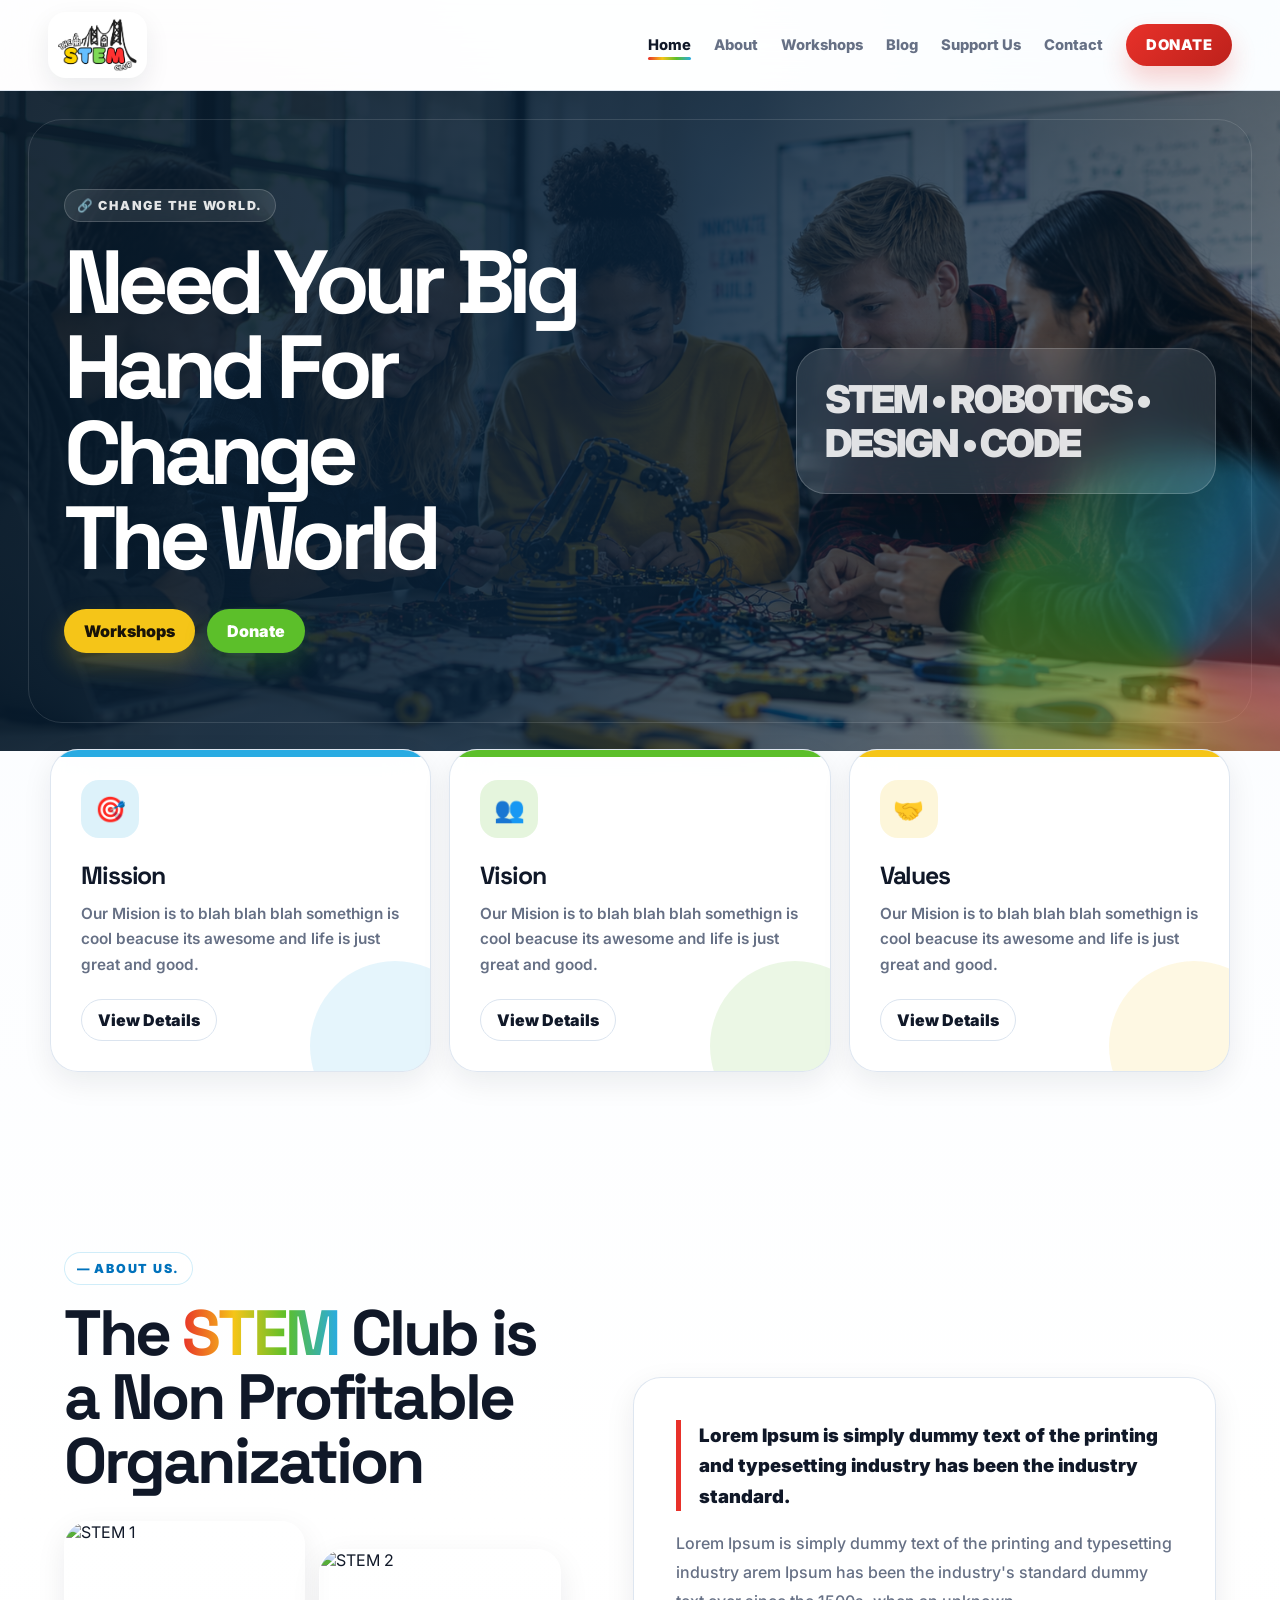
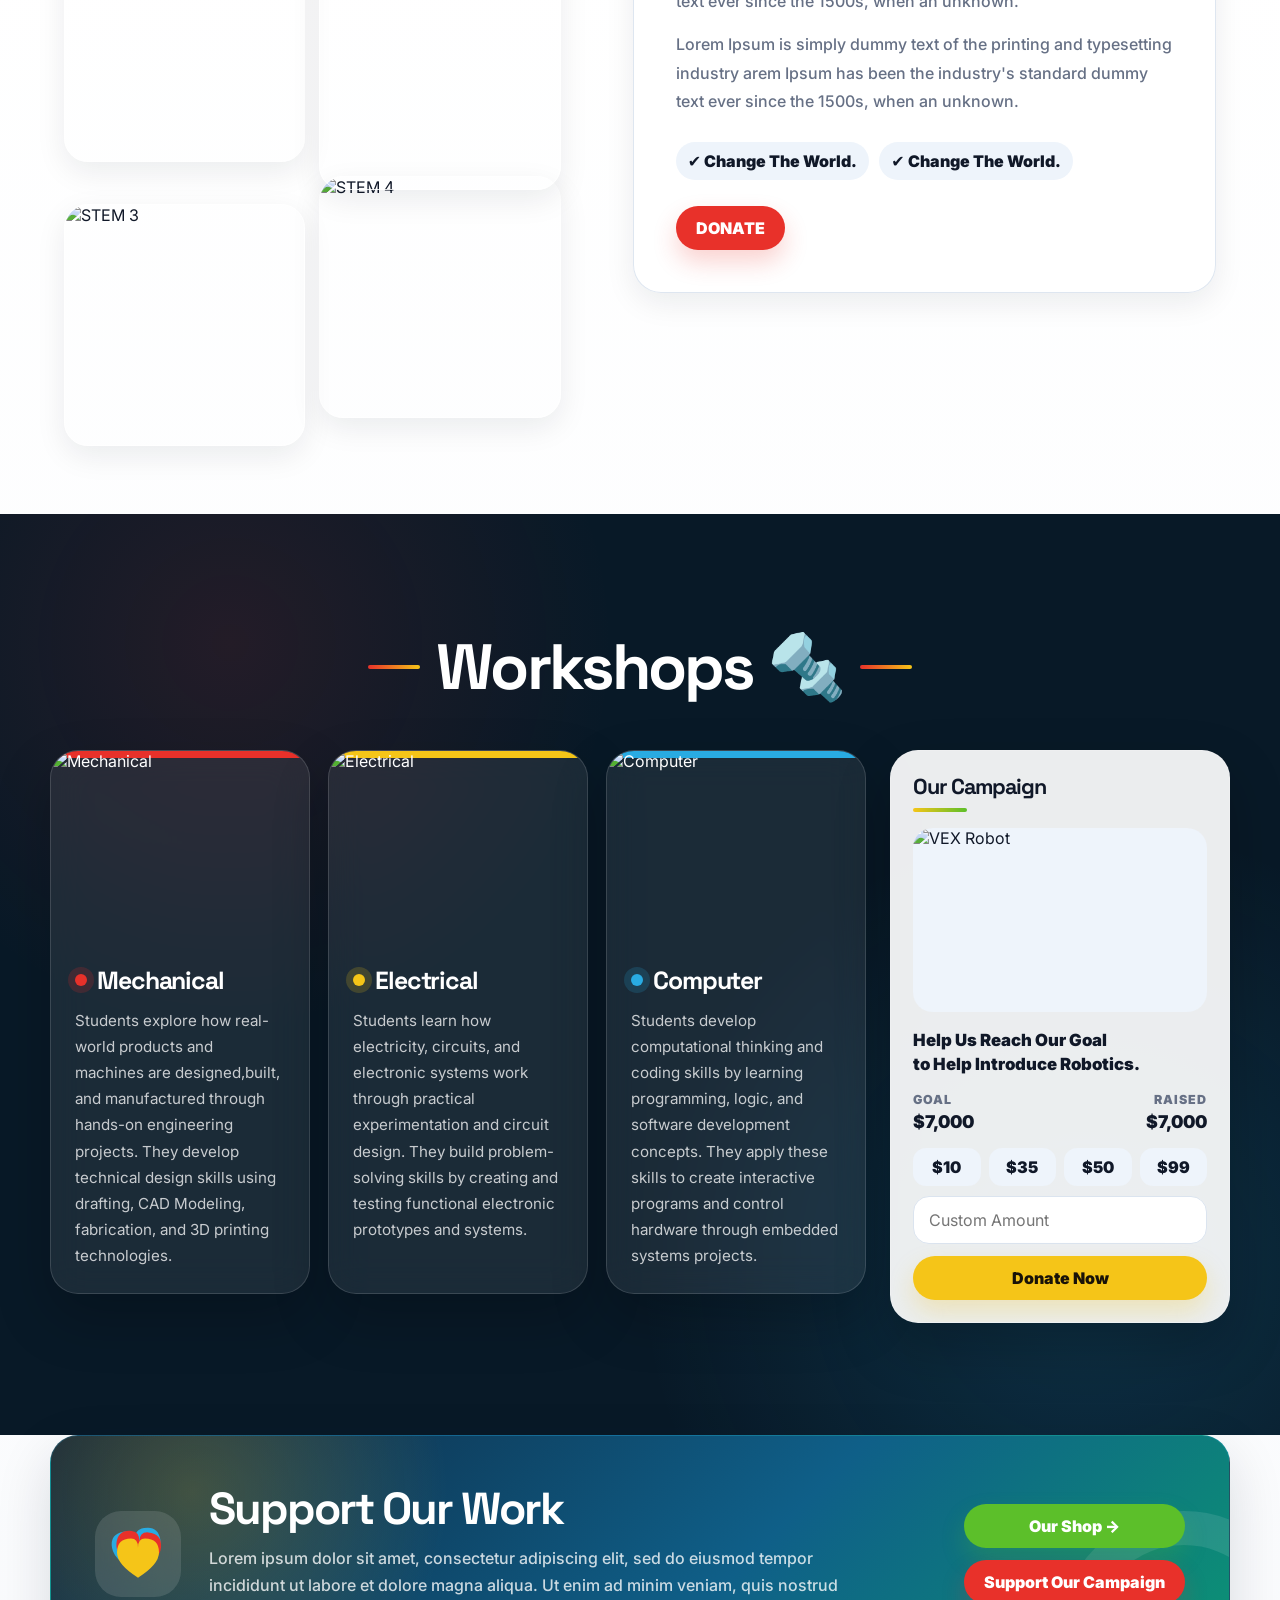
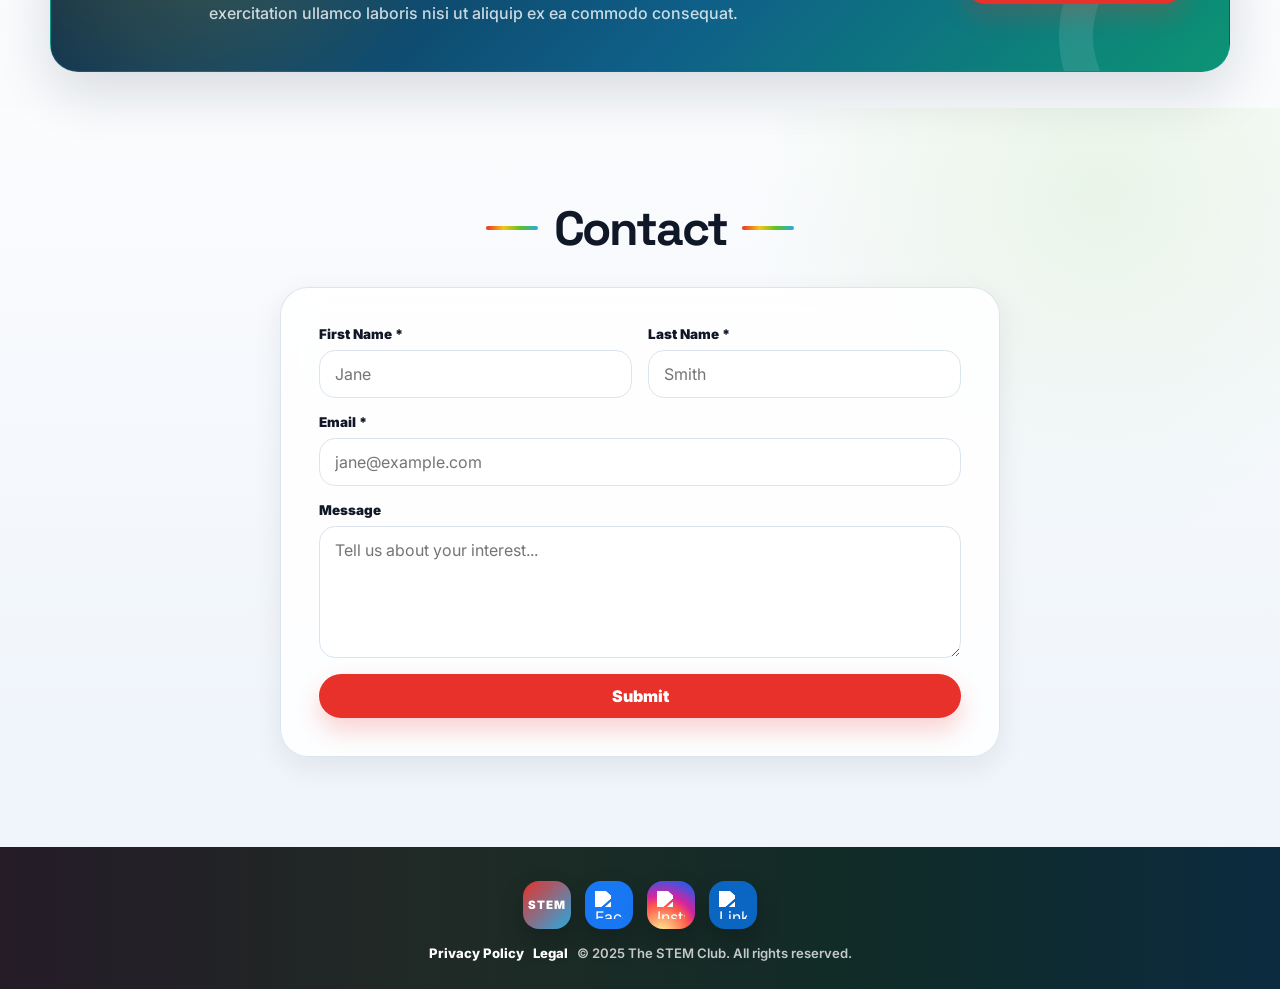
==== commit 03bd1b31: "Redesign STEM Club website" ====
--- a/index.html
+++ b/index.html
@@ -25,18 +25,18 @@
       <li><a href="blog.html">Blog</a></li>
       <li><a href="support.html">Support Us</a></li>
       <li><a href="index.html#contact">Contact</a></li>
-      <li><a href="support.html" class="btn-donate">DONATE</a></li>
+      <li><a href="#" class="btn-donate">DONATE</a></li>
     </ul>
   </nav>
 
   <!-- HERO — split red left / blue right -->
   <section class="home-hero">
     <div class="home-hero-left">
-      <p class="change-world-tag">Student-led STEM access</p>
-      <h1>Build Skills.<br/>Open Doors.<br/>Power Futures.</h1>
+      <p class="change-world-tag">🔗 Change The World.</p>
+      <h1>Need Your Big<br/>Hand For Change<br/>The World</h1>
       <div class="hero-btns">
         <a href="#workshops" class="btn-pill-yellow">Workshops</a>
-        <a href="support.html" class="btn-pill-green">Donate</a>
+        <a href="#" class="btn-pill-green">Donate</a>
       </div>
     </div>
     <div class="home-hero-right">
@@ -56,21 +56,21 @@
       <div class="mvv-card mvv-blue">
         <div class="mvv-icon">🎯</div>
         <h3>Mission</h3>
-        <p>We expand access to practical STEM learning through robotics, engineering, coding, and mentorship for students ready to build real skills.</p>
+        <p>Our Mision is to blah blah blah somethign is cool beacuse its awesome and life is just great and good.</p>
         <button class="btn-mvv-white">View Details</button>
       </div>
       <!-- Vision — green -->
       <div class="mvv-card mvv-green">
         <div class="mvv-icon">👥</div>
         <h3>Vision</h3>
-        <p>A community where older teens and young adults can see themselves as engineers, technologists, problem-solvers, and leaders.</p>
+        <p>Our Mision is to blah blah blah somethign is cool beacuse its awesome and life is just great and good.</p>
         <button class="btn-mvv-white">View Details</button>
       </div>
       <!-- Values — yellow -->
       <div class="mvv-card mvv-yellow">
         <div class="mvv-icon">🤝</div>
         <h3>Values</h3>
-        <p>We prioritize access, accountability, safety, measurable impact, and hands-on learning that connects directly to future pathways.</p>
+        <p>Our Mision is to blah blah blah somethign is cool beacuse its awesome and life is just great and good.</p>
         <button class="btn-mvv-white">View Details</button>
       </div>
     </div>
@@ -81,7 +81,7 @@
     <div class="about-inner">
       <div class="about-left">
         <p class="about-eyebrow">— About Us.</p>
-        <h2 class="about-title">The <span class="stem-colored">STEM</span> Club is a nonprofit built for future-ready learners</h2>
+        <h2 class="about-title">The <span class="stem-colored">STEM</span> Club is a Non Profitable Organization</h2>
         <div class="about-photos">
           <img src="https://images.unsplash.com/photo-1561070791-2526d30994b5?w=300&q=80" alt="STEM 1" class="about-photo border-red"/>
           <img src="https://images.unsplash.com/photo-1555664424-778a1e5e1b48?w=300&q=80" alt="STEM 2" class="about-photo border-green"/>
@@ -90,15 +90,15 @@
         </div>
       </div>
       <div class="about-right">
-        <p class="about-bold-quote">The STEM Club helps students move from curiosity to confidence with workshops that feel relevant, rigorous, and connected to real careers.</p>
-        <p class="about-body">We create hands-on experiences in mechanical design, electrical systems, computer science, and robotics so learners can practice teamwork, technical thinking, and leadership in a supportive environment.</p>
-        <p class="about-body">For donors and partners, every contribution is positioned around clear program needs, transparent use of funds, and student outcomes that can be reported back to the community.</p>
+        <p class="about-bold-quote">Lorem Ipsum is simply dummy text of the printing and typesetting industry has been the industry standard.</p>
+        <p class="about-body">Lorem Ipsum is simply dummy text of the printing and typesetting industry arem Ipsum has been the industry's standard dummy text ever since the 1500s, when an unknown.</p>
+        <p class="about-body">Lorem Ipsum is simply dummy text of the printing and typesetting industry arem Ipsum has been the industry's standard dummy text ever since the 1500s, when an unknown.</p>
         <div class="about-checks">
-          <span>✔️ 501(c)(3)-ready donor transparency</span>
+          <span>✔️ Change The World.</span>
           <span class="sep">|</span>
-          <span>✔️ Youth STEM pathways</span>
-        </div>
-        <a href="support.html" class="btn-donate-red">DONATE</a>
+          <span>✔️ Change The World.</span>
+        </div>
+        <button class="btn-donate-red">DONATE</button>
       </div>
     </div>
   </section>
@@ -149,15 +149,15 @@
       <div class="urgent-causes">
         <h4 class="urgent-title">Our Campaign</h4>
         <div class="urgent-divider"></div>
-       <img src="https://images.unsplash.com/photo-1535378917042-10a22c95931a?w=600&q=80" alt="Robotics workshop equipment" class="urgent-img"/>
-        <p class="urgent-caption">Fund robotics kits, sensors, tools,<br/>and workshop materials.</p>
+       <img src="https://images.unsplash.com/photo-1485827404703-89b55fcc595e?w=600&q=80" alt="VEX Robot" class="urgent-img"/>
+        <p class="urgent-caption">Help Us Reach Our Goal<br/>to Help Introduce Robotics.</p>
         <div class="urgent-goal-row">
           <span>Goal</span>
-          <span>Funded</span>
+          <span>Raised</span>
         </div>
         <div class="urgent-amounts">
           <span>$7,000</span>
-          <span>$4,750</span>
+          <span>$7,000</span>
         </div>
         <div class="donation-amounts">
           <span>$10</span><span>$35</span><span>$50</span><span>$99</span>
@@ -180,10 +180,10 @@
     </div>
     <div class="sw-text">
       <h2>Support Our Work</h2>
-      <p>Your support funds equipment, workshop supplies, mentorship, and access for students who are ready to build. We welcome individual donors, corporate sponsors, in-kind partners, and volunteers who want clear impact and responsible stewardship.</p>
+      <p>Lorem ipsum dolor sit amet, consectetur adipiscing elit, sed do eiusmod tempor incididunt ut labore et dolore magna aliqua. Ut enim ad minim veniam, quis nostrud exercitation ullamco laboris nisi ut aliquip ex ea commodo consequat.</p>
     </div>
     <div class="sw-btns">
-      <a href="support.html" class="btn-green-pill">Our Shop →</a>
+      <a href="support.html" class="btn-green-pill">Our Shop -></a>
       <a href="support.html" class="btn-red-pill">Support Our Campaign</a>
     </div>
   </section>
--- a/shared.css
+++ b/shared.css
@@ -1,6 +1,6 @@
 /* =============================================
-   STEM CLUB — shared system
-   Cohesive, professional visual language for older teens, young adults, and donors
+   The STEM Club — shared design system
+   Professional tech-company redesign inspired by the logo palette
    ============================================= */
 
 @import url('https://fonts.googleapis.com/css2?family=Inter:wght@400;500;600;700;800;900&family=Space+Grotesk:wght@500;600;700&display=swap');
@@ -8,124 +8,94 @@
 *, *::before, *::after { box-sizing: border-box; margin: 0; padding: 0; }
 html { scroll-behavior: smooth; }
 body {
-  font-family: 'Inter', sans-serif;
+  font-family: 'Inter', system-ui, -apple-system, BlinkMacSystemFont, 'Segoe UI', sans-serif;
   color: var(--ink);
-  background: var(--paper);
+  background:
+    radial-gradient(circle at 12% 8%, rgba(232,49,42,0.09), transparent 28rem),
+    radial-gradient(circle at 92% 0%, rgba(41,171,226,0.12), transparent 28rem),
+    linear-gradient(180deg, #f8fbff 0%, #ffffff 36%, #f7f9fc 100%);
   overflow-x: hidden;
-  line-height: 1.6;
 }
 img { display: block; max-width: 100%; }
 a { text-decoration: none; color: inherit; }
 ul { list-style: none; }
 button, input, textarea { font: inherit; }
-button, a { -webkit-tap-highlight-color: transparent; }
 
 :root {
   --red: #E8312A;
-  --blue: #1B9DDA;
-  --green: #39A935;
-  --yellow: #F2C230;
-  --dark-blue: #0B4D78;
-  --navy: #101828;
-  --ink: #172033;
+  --blue: #29ABE2;
+  --green: #5CBF2A;
+  --yellow: #F5C518;
+  --dark-blue: #0072BC;
+  --ink: #101828;
   --muted: #667085;
-  --line: #E6EAF0;
-  --paper: #F7F9FC;
-  --bg-grey: #EEF3F8;
+  --line: #dbe4ef;
+  --panel: rgba(255,255,255,0.86);
+  --panel-solid: #ffffff;
+  --bg-grey: #eef4fb;
   --white: #fff;
   --black: #111;
-  --radius: 22px;
-  --shadow: 0 18px 45px rgba(16, 24, 40, 0.10);
-  --shadow-soft: 0 10px 28px rgba(16, 24, 40, 0.08);
-}
-
-/* ── NAVBAR ── */
-.navbar {
-  display: flex;
-  align-items: center;
-  gap: 24px;
-  padding: 12px clamp(18px, 5vw, 64px);
-  background: rgba(255, 255, 255, 0.94);
-  border-bottom: 1px solid rgba(230, 234, 240, 0.9);
-  backdrop-filter: blur(14px);
-  position: sticky;
-  top: 0;
-  z-index: 999;
-}
-.navbar .logo { display: inline-flex; align-items: center; flex-shrink: 0; }
-.navbar .logo img { height: 58px; width: auto; }
-.nav-links {
-  display: flex;
-  align-items: center;
-  gap: clamp(12px, 2.1vw, 28px);
-  margin-left: auto;
-  font-size: 0.94rem;
-  font-weight: 800;
-  color: var(--ink);
-}
-.nav-links a:not(.btn-donate) {
-  --underline-color: var(--blue);
-  position: relative;
-  display: inline-block;
-  padding: 10px 0;
-  color: var(--ink);
-  transition: color 0.2s ease;
-}
-.nav-links a:not(.btn-donate)::after {
-  content: "";
-  position: absolute;
-  left: 0;
-  right: 0;
-  bottom: 5px;
-  height: 3px;
-  background: var(--underline-color);
+  --shadow-sm: 0 10px 30px rgba(16,24,40,0.08);
+  --shadow-md: 0 20px 55px rgba(16,24,40,0.14);
+  --radius-lg: 28px;
+  --radius-md: 18px;
+  --max: 1180px;
+}
+
+/* ── SHARED TYPOGRAPHY / BUTTONS ── */
+.section-kicker,
+.change-world-tag,
+.about-eyebrow,
+.blog-post-meta {
+  display: inline-flex;
+  align-items: center;
+  gap: 8px;
+  border: 1px solid rgba(41,171,226,0.22);
   border-radius: 999px;
-  transform: scaleX(0);
-  transform-origin: center;
-  transition: transform 0.22s ease;
-}
-.nav-links a:not(.btn-donate):hover,
-.nav-links a:not(.btn-donate):focus,
-.nav-links a:not(.btn-donate).active { color: var(--dark-blue); }
-.nav-links a:not(.btn-donate):hover::after,
-.nav-links a:not(.btn-donate).active::after { transform: scaleX(1); }
-.nav-links li:nth-child(1) a:not(.btn-donate) { --underline-color: var(--red); }
-.nav-links li:nth-child(2) a:not(.btn-donate) { --underline-color: var(--blue); }
-.nav-links li:nth-child(3) a:not(.btn-donate) { --underline-color: var(--yellow); }
-.nav-links li:nth-child(4) a:not(.btn-donate) { --underline-color: var(--green); }
-.nav-links li:nth-child(5) a:not(.btn-donate) { --underline-color: var(--blue); }
-.nav-links li:nth-child(6) a:not(.btn-donate) { --underline-color: var(--yellow); }
-
-.btn-donate,
+  background: rgba(255,255,255,0.72);
+  color: var(--dark-blue);
+  font-size: 0.78rem;
+  font-weight: 900;
+  letter-spacing: 0.14em;
+  text-transform: uppercase;
+  padding: 8px 12px;
+}
+
+h1, h2, h3, h4,
+.section-title-deco h2,
+.workshops-title-deco h2,
+.shop-title-row h2,
+.volunteer-heading,
+.blog-post-hero h1 {
+  font-family: 'Space Grotesk', 'Inter', sans-serif;
+  letter-spacing: -0.045em;
+}
+
+.hero-btns { display: flex; gap: 12px; flex-wrap: wrap; }
 .btn-pill-yellow,
 .btn-pill-green,
 .btn-pill-red,
 .btn-pill-white,
-.btn-pill-outline,
-.btn-pill-outline-dark,
 .btn-green-pill,
 .btn-red-pill,
 .btn-submit,
 .btn-submit-orange,
 .btn-donate-red,
-.btn-donate-orange {
-  display: inline-flex;
-  align-items: center;
-  justify-content: center;
+.btn-donate-orange,
+.sc-btn,
+.shop-btn,
+.blog-post-action {
+  display: inline-flex;
+  align-items: center;
+  justify-content: center;
+  border: 0;
   border-radius: 999px;
-  font-weight: 900;
-  letter-spacing: -0.01em;
+  min-height: 44px;
+  padding: 12px 20px;
+  font-weight: 900;
   cursor: pointer;
-  border: 0;
-  transition: transform 0.2s ease, box-shadow 0.2s ease, background 0.2s ease, opacity 0.2s ease;
-}
-.btn-donate {
-  background: linear-gradient(135deg, var(--red), #b91c1c);
-  color: #fff !important;
-  padding: 10px 22px;
-  box-shadow: 0 10px 20px rgba(232, 49, 42, 0.22);
-}
-.btn-donate:hover,
+  transition: transform 0.2s ease, box-shadow 0.2s ease, filter 0.2s ease;
+}
 .btn-pill-yellow:hover,
 .btn-pill-green:hover,
 .btn-pill-red:hover,
@@ -135,129 +105,274 @@
 .btn-submit:hover,
 .btn-submit-orange:hover,
 .btn-donate-red:hover,
-.btn-donate-orange:hover { transform: translateY(-2px); opacity: 0.95; }
-
-/* ── HERO / BUTTON UTILITIES ── */
-.hero-banner { position: relative; padding: 48px clamp(24px, 5vw, 64px); display: flex; align-items: center; min-height: 260px; overflow: hidden; }
-.hero-banner .hero-text { z-index: 2; position: relative; }
-.hero-banner .hero-text h1,
-.support-work-banner .sw-text h2,
-.section-title-deco h2 {
-  font-family: 'Space Grotesk', sans-serif;
-  letter-spacing: -0.04em;
-}
-.hero-banner .hero-text h1 { font-size: clamp(2rem, 4vw, 3.6rem); color: #fff; line-height: 1.05; margin-bottom: 18px; }
-.hero-banner .hero-text p { font-size: 1.05rem; color: rgba(255,255,255,0.88); margin-bottom: 18px; font-weight: 600; }
-.hero-btns { display: flex; gap: 12px; flex-wrap: wrap; }
-.btn-pill-yellow { background: var(--yellow); color: #1f2937; padding: 11px 24px; box-shadow: var(--shadow-soft); }
-.btn-pill-green, .btn-green-pill { background: var(--green); color: #fff; padding: 11px 24px; box-shadow: var(--shadow-soft); }
-.btn-pill-red, .btn-red-pill { background: var(--red); color: #fff; padding: 11px 24px; box-shadow: var(--shadow-soft); }
-.btn-pill-white { background: #fff; color: var(--ink); padding: 11px 24px; box-shadow: var(--shadow-soft); }
+.btn-donate-orange:hover,
+.sc-btn:hover,
+.shop-btn:hover,
+.blog-post-action:hover { transform: translateY(-2px); filter: brightness(0.98); }
+
+.btn-pill-yellow,
+.btn-submit-orange,
+.btn-donate-orange,
+.blog-post-action-secondary { background: var(--yellow); color: #191308; box-shadow: 0 12px 24px rgba(245,197,24,0.25); }
+.btn-pill-green,
+.btn-green-pill,
+.blog-post-action-primary { background: var(--green); color: #fff; box-shadow: 0 12px 24px rgba(92,191,42,0.22); }
+.btn-pill-red,
+.btn-red-pill,
+.btn-submit,
+.btn-donate-red { background: var(--red); color: #fff; box-shadow: 0 12px 24px rgba(232,49,42,0.22); }
+.btn-pill-white { background: #fff; color: var(--ink); }
 .btn-pill-outline,
 .btn-pill-outline-dark {
-  background: rgba(255,255,255,0.12);
-  color: #fff;
-  border: 1.5px solid rgba(255,255,255,0.72);
-  padding: 10px 22px;
+  display: inline-flex;
+  align-items: center;
+  justify-content: center;
+  min-height: 44px;
+  border: 1px solid rgba(16,24,40,0.14);
+  border-radius: 999px;
+  padding: 11px 20px;
+  background: rgba(255,255,255,0.78);
+  color: var(--ink);
+  font-weight: 900;
+  backdrop-filter: blur(16px);
+  transition: transform 0.2s ease, border-color 0.2s ease;
 }
 .btn-pill-outline:hover,
-.btn-pill-outline-dark:hover { background: #fff; color: var(--ink); transform: translateY(-2px); }
+.btn-pill-outline-dark:hover { transform: translateY(-2px); border-color: var(--blue); }
+
+/* ── NAVBAR ── */
+.navbar {
+  position: sticky;
+  top: 0;
+  z-index: 999;
+  display: flex;
+  align-items: center;
+  gap: 24px;
+  padding: 12px clamp(18px, 4vw, 48px);
+  background: rgba(255,255,255,0.82);
+  border-bottom: 1px solid rgba(219,228,239,0.9);
+  backdrop-filter: blur(20px);
+}
+.navbar .logo {
+  display: inline-flex;
+  align-items: center;
+  flex-shrink: 0;
+  border-radius: 18px;
+  padding: 6px 10px;
+  background: #fff;
+  box-shadow: 0 10px 26px rgba(16,24,40,0.08);
+}
+.navbar .logo img { height: 54px; width: auto; }
+.nav-links {
+  display: flex;
+  align-items: center;
+  justify-content: flex-end;
+  gap: clamp(10px, 1.8vw, 24px);
+  margin-left: auto;
+  color: var(--ink);
+  font-size: 0.92rem;
+  font-weight: 800;
+}
+.nav-links a:not(.btn-donate) {
+  position: relative;
+  display: inline-flex;
+  align-items: center;
+  min-height: 38px;
+  color: var(--muted);
+  transition: color 0.2s ease;
+}
+.nav-links a:not(.btn-donate)::after {
+  content: "";
+  position: absolute;
+  left: 0;
+  right: 0;
+  bottom: 4px;
+  height: 3px;
+  border-radius: 99px;
+  background: linear-gradient(90deg, var(--red), var(--yellow), var(--green), var(--blue));
+  transform: scaleX(0);
+  transform-origin: left;
+  transition: transform 0.24s ease;
+}
+.nav-links a:not(.btn-donate):hover,
+.nav-links a:not(.btn-donate).active { color: var(--ink); }
+.nav-links a:not(.btn-donate):hover::after,
+.nav-links a:not(.btn-donate).active::after { transform: scaleX(1); }
+.btn-donate {
+  display: inline-flex;
+  align-items: center;
+  justify-content: center;
+  min-height: 42px;
+  padding: 10px 20px;
+  border-radius: 999px;
+  color: #fff !important;
+  font-weight: 900;
+  letter-spacing: 0.03em;
+  background: linear-gradient(135deg, var(--red), #bd211b);
+  box-shadow: 0 14px 26px rgba(232,49,42,0.22);
+}
 
 /* ── SUPPORT OUR WORK BANNER ── */
 .support-work-banner {
+  position: relative;
+  overflow: hidden;
+  display: grid;
+  grid-template-columns: auto 1fr auto;
+  align-items: center;
+  gap: 28px;
+  max-width: var(--max);
+  margin: 0 auto 36px;
+  padding: clamp(28px, 5vw, 44px);
+  border: 1px solid rgba(41,171,226,0.22);
+  border-radius: var(--radius-lg);
   background:
-    radial-gradient(circle at 15% 20%, rgba(57,169,53,0.28), transparent 26%),
-    linear-gradient(135deg, #0b4d78 0%, #172033 100%);
+    radial-gradient(circle at 12% 24%, rgba(245,197,24,0.22), transparent 16rem),
+    linear-gradient(135deg, #0e243d, #0f5f88 58%, #0c9474);
+  color: #fff;
+  box-shadow: var(--shadow-md);
+}
+.support-work-banner::after {
+  content: "";
+  position: absolute;
+  inset: auto -80px -90px auto;
+  width: 250px;
+  height: 250px;
+  border-radius: 50%;
+  border: 34px solid rgba(255,255,255,0.1);
+}
+.support-work-banner .heart-icon {
+  width: 86px;
+  height: 86px;
   display: grid;
-  grid-template-columns: auto minmax(240px, 1fr) auto;
-  align-items: center;
-  gap: 32px;
-  padding: 38px clamp(24px, 5vw, 64px);
-  color: #fff;
-}
-.support-work-banner .heart-icon { width: 88px; flex-shrink: 0; }
-.support-work-banner .heart-icon svg { width: 88px; height: 88px; filter: drop-shadow(0 12px 22px rgba(0,0,0,0.22)); }
-.support-work-banner .sw-text h2 { font-size: clamp(2rem, 4vw, 3rem); color: #fff; margin-bottom: 8px; }
-.support-work-banner .sw-text p { font-size: 1rem; color: rgba(255,255,255,0.82); max-width: 680px; line-height: 1.7; }
-.support-work-banner .sw-btns { display: flex; flex-direction: column; gap: 12px; }
-.btn-green-pill, .btn-red-pill { white-space: nowrap; text-align: center; }
+  place-items: center;
+  border-radius: 26px;
+  background: rgba(255,255,255,0.12);
+  backdrop-filter: blur(14px);
+}
+.support-work-banner .heart-icon svg { width: 70px; height: 70px; }
+.support-work-banner .sw-text { position: relative; z-index: 1; }
+.support-work-banner .sw-text h2 { font-size: clamp(1.8rem, 4vw, 2.8rem); margin-bottom: 8px; }
+.support-work-banner .sw-text p { max-width: 650px; color: rgba(255,255,255,0.78); line-height: 1.7; font-weight: 500; }
+.support-work-banner .sw-btns { position: relative; z-index: 1; display: flex; flex-direction: column; gap: 12px; min-width: 210px; }
 
 /* ── CONTACT SECTION ── */
-.contact-section { background: var(--paper); padding: 64px clamp(20px, 5vw, 64px); }
-.contact-section .section-title-deco { display: flex; align-items: center; justify-content: center; gap: 16px; margin-bottom: 32px; }
-.section-title-deco .dash { width: 48px; height: 4px; background: var(--red); border-radius: 99px; }
-.section-title-deco h2 { font-size: clamp(2rem, 4vw, 3rem); color: var(--navy); }
+.contact-section {
+  padding: clamp(56px, 8vw, 90px) clamp(18px, 4vw, 40px);
+  background:
+    linear-gradient(180deg, rgba(255,255,255,0.2), rgba(238,244,251,0.88)),
+    radial-gradient(circle at 86% 12%, rgba(92,191,42,0.14), transparent 22rem);
+}
+.contact-section .section-title-deco {
+  display: flex;
+  align-items: center;
+  justify-content: center;
+  gap: 16px;
+  margin-bottom: 28px;
+}
+.section-title-deco .dash,
+.dash,
+.dash-red {
+  width: 52px;
+  height: 4px;
+  border-radius: 99px;
+  background: linear-gradient(90deg, var(--red), var(--yellow), var(--green), var(--blue));
+}
+.section-title-deco h2 { font-size: clamp(2rem, 4vw, 3rem); color: var(--ink); }
 .contact-form-card {
+  max-width: 720px;
+  margin: 0 auto;
+  padding: clamp(22px, 4vw, 38px);
+  border: 1px solid rgba(219,228,239,0.95);
+  border-radius: var(--radius-lg);
+  background: rgba(255,255,255,0.86);
+  box-shadow: var(--shadow-sm);
+  backdrop-filter: blur(18px);
+}
+.contact-form-card .form-row { display: grid; grid-template-columns: 1fr 1fr; gap: 16px; }
+.contact-form-card .form-group { display: flex; flex-direction: column; gap: 8px; margin-bottom: 16px; }
+.contact-form-card label { color: var(--ink); font-size: 0.84rem; font-weight: 900; }
+.contact-form-card input,
+.contact-form-card textarea,
+.volunteer-form input,
+.volunteer-form textarea,
+.custom-amount {
+  width: 100%;
+  border: 1px solid var(--line);
+  border-radius: 16px;
+  padding: 13px 15px;
   background: #fff;
-  border-radius: var(--radius);
-  padding: clamp(24px, 4vw, 40px);
-  max-width: 680px;
-  margin: 0 auto;
-  box-shadow: var(--shadow);
-  border: 1px solid var(--line);
-}
-.contact-form-card .form-row { display: grid; grid-template-columns: 1fr 1fr; gap: 14px; margin-bottom: 14px; }
-.contact-form-card .form-group { display: flex; flex-direction: column; gap: 6px; margin-bottom: 14px; }
-.contact-form-card label { font-size: 0.83rem; font-weight: 800; color: var(--ink); }
-.contact-form-card input,
-.contact-form-card textarea {
-  border: 1px solid var(--line);
-  border-radius: 14px;
-  padding: 12px 14px;
+  color: var(--ink);
   outline: none;
-  transition: border-color 0.2s, box-shadow 0.2s;
-  background: #fbfcfe;
-  color: var(--ink);
+  transition: border-color 0.2s ease, box-shadow 0.2s ease;
 }
 .contact-form-card input:focus,
-.contact-form-card textarea:focus { border-color: var(--blue); box-shadow: 0 0 0 4px rgba(27,157,218,0.12); }
-.contact-form-card textarea { resize: vertical; min-height: 120px; }
-.contact-form-card input::placeholder,
-.contact-form-card textarea::placeholder { color: #9aa4b2; }
-.btn-submit { width: 100%; background: var(--red); color: #fff; padding: 14px; margin-top: 4px; }
+.contact-form-card textarea:focus,
+.volunteer-form input:focus,
+.volunteer-form textarea:focus,
+.custom-amount:focus {
+  border-color: var(--blue);
+  box-shadow: 0 0 0 4px rgba(41,171,226,0.14);
+}
+.contact-form-card textarea { min-height: 132px; resize: vertical; }
+.btn-submit { width: 100%; }
 
 /* ── FOOTER ── */
 .site-footer {
-  background: #0F172A;
-  padding: 28px 32px 24px;
+  position: relative;
+  overflow: hidden;
+  padding: 34px 24px 28px;
   text-align: center;
+  background: #071827;
   color: #fff;
 }
-.footer-socials { display: flex; justify-content: center; gap: 14px; margin-bottom: 16px; flex-wrap: wrap; }
+.site-footer::before {
+  content: "";
+  position: absolute;
+  inset: 0;
+  background: linear-gradient(90deg, rgba(232,49,42,0.2), rgba(245,197,24,0.16), rgba(92,191,42,0.18), rgba(41,171,226,0.2));
+  opacity: 0.65;
+}
+.footer-socials,
+.footer-legal { position: relative; z-index: 1; }
+.footer-socials { display: flex; justify-content: center; gap: 14px; margin-bottom: 16px; }
 .social-circle {
-  width: 46px;
-  height: 46px;
-  border-radius: 50%;
+  width: 48px;
+  height: 48px;
   display: flex;
   align-items: center;
   justify-content: center;
-  font-size: 0.76rem;
-  font-weight: 900;
+  border-radius: 16px;
+  text-decoration: none;
   transition: transform 0.22s ease, opacity 0.22s ease;
-  cursor: pointer;
   overflow: hidden;
-  box-shadow: 0 8px 18px rgba(0,0,0,0.18);
-}
+  box-shadow: 0 12px 24px rgba(0,0,0,0.22);
+}
+.social-circle:hover { transform: translateY(-3px); opacity: 0.92; }
 .social-circle img { width: 58%; height: 58%; filter: brightness(0) invert(1); }
+.logo-btn {
+  background: linear-gradient(135deg, var(--red), var(--blue));
+  color: #fff;
+  font-size: 0.72rem;
+  font-weight: 900;
+  letter-spacing: 0.08em;
+}
 .social-circle[href*="facebook"] { background: #1877F2; }
 .social-circle[href*="instagram"] { background: radial-gradient(circle at 30% 107%, #fdf497 0%, #fd5949 45%, #d6249f 60%, #285AEB 90%); }
 .social-circle[href*="linkedin"] { background: #0A66C2; }
-.logo-btn { background: linear-gradient(135deg, var(--dark-blue), var(--navy)); color: white; }
-.social-circle:hover { transform: translateY(-3px) scale(1.05); opacity: 0.92; }
-.footer-legal { font-size: 0.82rem; color: rgba(255,255,255,0.74); font-weight: 600; }
+.footer-legal { color: rgba(255,255,255,0.75); font-size: 0.82rem; font-weight: 600; }
 .footer-legal a { color: #fff; font-weight: 800; }
 
-@media (max-width: 980px) {
-  .navbar { align-items: flex-start; flex-direction: column; }
-  .nav-links { width: 100%; margin-left: 0; flex-wrap: wrap; gap: 8px 18px; }
-  .support-work-banner { grid-template-columns: 1fr; text-align: left; }
-  .support-work-banner .sw-btns { flex-direction: row; flex-wrap: wrap; }
+@media (max-width: 920px) {
+  .navbar { align-items: flex-start; flex-wrap: wrap; }
+  .nav-links { width: 100%; justify-content: flex-start; flex-wrap: wrap; margin-left: 0; }
+  .support-work-banner { grid-template-columns: 1fr; }
+  .support-work-banner .sw-btns { flex-direction: row; flex-wrap: wrap; min-width: 0; }
 }
 
 @media (max-width: 640px) {
-  .navbar .logo img { height: 50px; }
-  .nav-links { font-size: 0.86rem; }
-  .btn-donate { padding: 9px 18px; }
+  .navbar .logo img { height: 46px; }
+  .nav-links { gap: 8px 14px; font-size: 0.86rem; }
+  .btn-donate { min-height: 38px; padding: 8px 16px; }
   .contact-form-card .form-row { grid-template-columns: 1fr; gap: 0; }
-  .support-work-banner { padding: 32px 20px; }
-}
+  .support-work-banner { border-radius: 22px; margin-inline: 14px; }
+}
--- a/home.css
+++ b/home.css
@@ -1,163 +1,355 @@
-/* home.css — Home page specific styles */
-
-/* ── HERO ── */
+/* home.css — professional tech-company home redesign */
+
 .home-hero {
-  display: grid;
-  grid-template-columns: minmax(320px, 0.92fr) 1.08fr;
-  min-height: 560px;
+  position: relative;
+  isolation: isolate;
+  display: grid;
+  grid-template-columns: minmax(0, 1.02fr) minmax(320px, 0.98fr);
+  align-items: center;
+  gap: clamp(24px, 5vw, 56px);
+  min-height: 660px;
+  padding: clamp(56px, 8vw, 96px) clamp(22px, 5vw, 72px);
+  overflow: hidden;
   background:
-    radial-gradient(circle at 78% 28%, rgba(27,157,218,0.28), transparent 28%),
-    linear-gradient(90deg, rgba(16,24,40,0.96) 0%, rgba(16,24,40,0.78) 46%, rgba(16,24,40,0.18) 100%),
+    linear-gradient(115deg, rgba(7,24,39,0.92) 0%, rgba(9,34,58,0.86) 48%, rgba(7,24,39,0.42) 100%),
     url("A.png") center / cover no-repeat;
+}
+.home-hero::before {
+  content: "";
+  position: absolute;
+  inset: 28px;
+  z-index: -1;
+  border: 1px solid rgba(255,255,255,0.12);
+  border-radius: 34px;
+}
+.home-hero::after {
+  content: "";
+  position: absolute;
+  right: -110px;
+  bottom: -120px;
+  z-index: -1;
+  width: 420px;
+  height: 420px;
+  border-radius: 50%;
+  background: conic-gradient(from 110deg, var(--red), var(--yellow), var(--green), var(--blue), var(--red));
+  filter: blur(12px);
+  opacity: 0.42;
+}
+.home-hero-left {
+  max-width: 710px;
+  padding: 0;
+}
+.home-hero-left h1 {
+  max-width: 760px;
+  margin: 18px 0 28px;
+  color: #fff;
+  font-size: clamp(3rem, 7vw, 6.5rem);
+  line-height: 0.95;
+  letter-spacing: -0.075em;
+}
+.change-world-tag {
+  color: rgba(255,255,255,0.88);
+  border-color: rgba(255,255,255,0.18);
+  background: rgba(255,255,255,0.1);
+  backdrop-filter: blur(14px);
+}
+.home-hero-right {
+  display: grid;
+  align-items: center;
+  padding: 0;
+}
+.home-hero-right::before {
+  content: "STEM • ROBOTICS • DESIGN • CODE";
+  display: block;
+  justify-self: end;
+  max-width: 420px;
+  padding: 28px;
+  border: 1px solid rgba(255,255,255,0.18);
+  border-radius: 30px;
+  background: rgba(255,255,255,0.12);
+  color: rgba(255,255,255,0.86);
+  font-size: clamp(1.6rem, 3vw, 2.8rem);
+  font-weight: 900;
+  line-height: 1.15;
+  letter-spacing: -0.05em;
+  backdrop-filter: blur(20px);
+  box-shadow: 0 24px 70px rgba(0,0,0,0.26);
+}
+.home-hero .hero-video-thumb { display: none; }
+.btn-pill-green { background: var(--green); color: #fff; }
+
+/* Mission / Vision / Values */
+.mvv-section {
+  position: relative;
+  padding: clamp(44px, 7vw, 84px) clamp(18px, 4vw, 40px);
+  margin-top: -86px;
+  z-index: 2;
+  background: transparent;
+}
+.mvv-grid {
+  display: grid;
+  grid-template-columns: repeat(3, 1fr);
+  gap: 18px;
+  max-width: var(--max);
+  margin: 0 auto;
+}
+.mvv-card {
   position: relative;
   overflow: hidden;
-}
-.home-hero::after {
-  content: "";
-  position: absolute;
-  inset: auto 8% -85px auto;
-  width: 260px;
-  height: 260px;
-  border: 34px solid rgba(242,194,48,0.22);
+  min-height: 280px;
+  padding: 30px;
+  border: 1px solid rgba(219,228,239,0.9);
+  border-radius: var(--radius-lg);
+  background: rgba(255,255,255,0.88);
+  color: var(--ink);
+  box-shadow: var(--shadow-sm);
+  backdrop-filter: blur(20px);
+}
+.mvv-card::before {
+  content: "";
+  position: absolute;
+  inset: 0 0 auto;
+  height: 7px;
+  background: var(--accent, var(--blue));
+}
+.mvv-card::after {
+  content: "";
+  position: absolute;
+  right: -50px;
+  bottom: -60px;
+  width: 170px;
+  height: 170px;
   border-radius: 50%;
-}
-.home-hero-left { padding: 72px clamp(28px, 5vw, 72px); display: flex; flex-direction: column; justify-content: center; position: relative; z-index: 1; }
-.home-hero-right { padding: 40px; }
-.home-hero .hero-video-thumb { display: none; }
-.change-world-tag {
-  width: fit-content;
-  font-size: 0.82rem;
-  font-weight: 900;
+  background: var(--accent, var(--blue));
+  opacity: 0.12;
+}
+.mvv-blue { --accent: var(--blue); }
+.mvv-green { --accent: var(--green); }
+.mvv-yellow { --accent: var(--yellow); }
+.mvv-icon {
+  width: 58px;
+  height: 58px;
+  display: grid;
+  place-items: center;
+  margin-bottom: 22px;
+  border-radius: 18px;
+  background: color-mix(in srgb, var(--accent) 16%, white);
+  font-size: 1.55rem;
+}
+.mvv-card h3 { margin-bottom: 10px; font-size: 1.55rem; color: var(--ink); }
+.mvv-card p { color: var(--muted); line-height: 1.65; font-size: 0.96rem; font-weight: 600; }
+.btn-mvv-white {
+  display: inline-flex;
+  margin-top: 22px;
+  border: 1px solid var(--line);
+  border-radius: 999px;
+  padding: 10px 16px;
+  background: #fff;
+  color: var(--ink);
+  font-weight: 900;
+}
+
+/* About */
+.about-section {
+  padding: clamp(56px, 8vw, 96px) clamp(18px, 5vw, 64px);
+  background: transparent;
+}
+.about-inner {
+  display: grid;
+  grid-template-columns: minmax(0, 0.92fr) minmax(320px, 1.08fr);
+  gap: clamp(32px, 6vw, 72px);
+  align-items: center;
+  max-width: var(--max);
+  margin: 0 auto;
+}
+.about-title {
+  max-width: 560px;
+  margin: 16px 0 28px;
+  font-size: clamp(2.2rem, 5vw, 4.2rem);
+  line-height: 1;
+  color: var(--ink);
+}
+.stem-colored {
+  background: linear-gradient(90deg, var(--red), var(--yellow), var(--green), var(--blue));
+  -webkit-background-clip: text;
+  background-clip: text;
+  color: transparent;
+}
+.about-photos {
+  display: grid;
+  grid-template-columns: 1fr 1fr;
+  gap: 14px;
+}
+.about-photo {
+  width: 100%;
+  aspect-ratio: 1;
+  object-fit: cover;
+  border-radius: 24px;
+  border: 1px solid rgba(255,255,255,0.85);
+  box-shadow: var(--shadow-sm);
+}
+.about-photo:nth-child(2),
+.about-photo:nth-child(3) { transform: translateY(28px); }
+.border-red, .border-green, .border-blue, .border-yellow { border-width: 1px; }
+.about-right {
+  padding: clamp(24px, 4vw, 42px);
+  border: 1px solid rgba(219,228,239,0.9);
+  border-radius: var(--radius-lg);
+  background: rgba(255,255,255,0.9);
+  box-shadow: var(--shadow-sm);
+}
+.about-bold-quote {
+  margin-bottom: 18px;
+  padding-left: 18px;
+  border-left: 5px solid var(--red);
+  color: var(--ink);
+  font-size: 1.16rem;
+  line-height: 1.65;
+  font-weight: 900;
+}
+.about-body { margin-bottom: 14px; color: var(--muted); line-height: 1.8; font-weight: 500; }
+.about-checks {
+  display: flex;
+  flex-wrap: wrap;
+  gap: 10px;
+  margin: 26px 0;
+  color: var(--ink);
+  font-weight: 900;
+}
+.about-checks span:not(.sep) {
+  padding: 9px 12px;
+  border-radius: 999px;
+  background: var(--bg-grey);
+}
+.about-checks .sep { display: none; }
+
+/* Workshops */
+.workshops-section {
+  position: relative;
+  padding: clamp(64px, 9vw, 112px) clamp(18px, 4vw, 44px);
+  background:
+    radial-gradient(circle at 18% 14%, rgba(232,49,42,0.12), transparent 24rem),
+    radial-gradient(circle at 85% 82%, rgba(41,171,226,0.16), transparent 28rem),
+    #081927;
   color: #fff;
-  margin-bottom: 16px;
-  padding: 7px 12px;
-  border: 1px solid rgba(255,255,255,0.24);
-  border-radius: 999px;
-  background: rgba(255,255,255,0.10);
-  text-transform: uppercase;
-  letter-spacing: 0.1em;
-}
-.home-hero-left h1 {
-  font-family: 'Space Grotesk', sans-serif;
-  font-size: clamp(3rem, 7vw, 5.85rem);
-  color: #fff;
-  line-height: 0.96;
-  letter-spacing: -0.07em;
-  margin-bottom: 26px;
-  max-width: 760px;
-}
-.btn-pill-green { background: var(--green); color: #fff; }
-
-.hero-video-thumb { position: relative; border-radius: 18px; overflow: hidden; width: 100%; max-width: 420px; aspect-ratio: 16/10; box-shadow: var(--shadow); }
-.hero-video-thumb img { width: 100%; height: 100%; object-fit: cover; }
-.play-btn { position: absolute; inset: 0; display: flex; align-items: center; justify-content: center; cursor: pointer; }
-.play-btn svg { width: 64px; height: 64px; }
-
-/* ── MISSION / VISION / VALUES ── */
-.mvv-section { padding: 70px clamp(20px, 5vw, 64px); background: var(--paper); }
-.mvv-grid { display: grid; grid-template-columns: repeat(3, 1fr); gap: 22px; max-width: 1120px; margin: 0 auto; }
-.mvv-card {
-  border-radius: var(--radius);
-  padding: 32px 26px;
+}
+.workshops-title-deco {
+  display: flex;
+  align-items: center;
+  justify-content: center;
+  gap: 16px;
+  margin-bottom: 42px;
+}
+.workshops-title-deco h2 { font-size: clamp(2.2rem, 5vw, 4.4rem); }
+.red-dash { background: linear-gradient(90deg, var(--red), var(--yellow)); }
+.workshops-inner {
+  display: grid;
+  grid-template-columns: minmax(0, 1fr) 340px;
+  gap: 24px;
+  max-width: var(--max);
+  margin: 0 auto;
+  align-items: start;
+}
+.workshop-cards {
+  display: grid;
+  grid-template-columns: repeat(3, 1fr);
+  gap: 18px;
+}
+.workshop-row,
+.ws-yellow {
+  position: relative;
+  overflow: hidden;
   display: flex;
   flex-direction: column;
-  align-items: flex-start;
-  text-align: left;
-  gap: 12px;
-  box-shadow: var(--shadow-soft);
-  color: #fff;
-  min-height: 270px;
-  position: relative;
+  min-height: 100%;
+  border: 1px solid rgba(255,255,255,0.14);
+  border-radius: 28px;
+  background: rgba(255,255,255,0.08);
+  box-shadow: 0 24px 55px rgba(0,0,0,0.22);
+  backdrop-filter: blur(18px);
+}
+.workshop-row::before {
+  content: "";
+  position: absolute;
+  inset: 0 0 auto;
+  height: 7px;
+  background: var(--accent, var(--blue));
+}
+.ws-red { --accent: var(--red); }
+.ws-yellow { --accent: var(--yellow); }
+.ws-blue { --accent: var(--blue); }
+.ws-img { height: 190px; overflow: hidden; order: 0; }
+.ws-img img { width: 100%; height: 100%; object-fit: cover; filter: saturate(1.05) contrast(1.02); }
+.ws-body,
+.ws-body-left {
+  order: 1;
+  padding: 24px;
+  background: transparent;
+}
+.ws-body h3 {
+  display: flex;
+  align-items: center;
+  gap: 10px;
+  margin-bottom: 12px;
+  font-size: 1.55rem;
+  color: #fff !important;
+}
+.ws-body h3::before {
+  content: "";
+  width: 12px;
+  height: 12px;
+  border-radius: 50%;
+  background: var(--accent, var(--blue));
+  box-shadow: 0 0 0 7px color-mix(in srgb, var(--accent) 18%, transparent);
+}
+.ws-body p { color: rgba(255,255,255,0.76); line-height: 1.72; font-size: 0.95rem; }
+
+.urgent-causes {
+  position: sticky;
+  top: 106px;
   overflow: hidden;
-}
-.mvv-card::after { content: ""; position: absolute; right: -54px; bottom: -54px; width: 138px; height: 138px; border: 22px solid rgba(255,255,255,0.18); border-radius: 50%; }
-.mvv-blue { background: linear-gradient(135deg, var(--blue), #0B6FA4); }
-.mvv-green { background: linear-gradient(135deg, var(--green), #197A2D); }
-.mvv-yellow { background: linear-gradient(135deg, var(--yellow), #E7A90E); color: #1f2937; }
-.mvv-icon { font-size: 2rem; background: rgba(255,255,255,0.18); width: 54px; height: 54px; display: grid; place-items: center; border-radius: 16px; }
-.mvv-card h3 { font-family: 'Space Grotesk', sans-serif; font-size: 1.55rem; letter-spacing: -0.03em; }
-.mvv-card p { font-size: 0.96rem; line-height: 1.65; font-weight: 600; color: rgba(255,255,255,0.88); }
-.mvv-yellow p { color: rgba(31,41,55,0.82); }
-.btn-mvv-white { background: #fff; color: var(--ink); border: none; border-radius: 999px; padding: 9px 18px; font-weight: 900; font-size: 0.84rem; cursor: pointer; margin-top: auto; }
-
-/* ── ABOUT US ── */
-.about-section { padding: 76px clamp(20px, 5vw, 64px); background: #fff; }
-.about-inner { display: grid; grid-template-columns: 0.95fr 1.05fr; gap: 56px; align-items: center; max-width: 1160px; margin: 0 auto; }
-.about-eyebrow { font-size: 0.82rem; font-weight: 900; color: var(--red); margin-bottom: 10px; text-transform: uppercase; letter-spacing: 0.12em; }
-.about-title { font-family: 'Space Grotesk', sans-serif; font-size: clamp(2.1rem, 4vw, 3.4rem); line-height: 1.02; letter-spacing: -0.055em; color: var(--navy); margin-bottom: 28px; }
-.stem-colored { color: var(--red); }
-.about-photos { display: grid; grid-template-columns: 1fr 1fr; gap: 12px; }
-.about-photo { width: 100%; aspect-ratio: 1; object-fit: cover; border-radius: 22px; border: 0; box-shadow: var(--shadow-soft); }
-.border-red, .border-green, .border-blue, .border-yellow { border-bottom: 7px solid currentColor; }
-.border-red { color: var(--red); }
-.border-green { color: var(--green); }
-.border-blue { color: var(--blue); }
-.border-yellow { color: var(--yellow); }
-.about-right {
-  background: var(--paper);
-  border: 1px solid var(--line);
-  border-radius: var(--radius);
-  padding: clamp(24px, 4vw, 42px);
-  box-shadow: var(--shadow-soft);
-}
-.about-bold-quote { font-weight: 900; font-size: 1.16rem; color: var(--dark-blue); line-height: 1.6; margin-bottom: 16px; }
-.about-body { font-size: 1rem; line-height: 1.75; color: var(--muted); margin-bottom: 14px; }
-.about-checks { display: flex; align-items: center; gap: 12px; font-size: 0.92rem; font-weight: 900; color: var(--ink); margin: 22px 0; flex-wrap: wrap; }
-.about-checks .sep { color: #c7ced8; }
-.btn-donate-red { background: var(--red); color: #fff; padding: 13px 32px; }
-
-/* ── WORKSHOPS ── */
-.workshops-section { padding: 76px clamp(20px, 5vw, 64px); background: var(--paper); }
-.workshops-title-deco { display: flex; align-items: center; gap: 16px; justify-content: center; margin-bottom: 42px; }
-.workshops-title-deco h2 { font-family: 'Space Grotesk', sans-serif; font-size: clamp(2rem, 4vw, 3rem); letter-spacing: -0.045em; color: var(--navy); }
-.dash { width: 48px; height: 4px; border-radius: 999px; }
-.red-dash { background: var(--red); }
-.workshops-inner { display: grid; grid-template-columns: minmax(0, 1fr) 330px; gap: 28px; max-width: 1160px; margin: 0 auto; align-items: start; }
-.workshop-cards { display: flex; flex-direction: column; gap: 18px; }
-.workshop-row {
-  display: grid;
-  grid-template-columns: 170px 1fr;
-  border-radius: var(--radius);
-  overflow: hidden;
-  box-shadow: var(--shadow-soft);
-  border: 1px solid var(--line);
-  background: #fff;
-}
-.ws-red, .ws-yellow, .ws-blue { border-left: 7px solid currentColor; }
-.ws-red { color: var(--red); }
-.ws-yellow { color: var(--yellow); grid-template-columns: 1fr 170px; }
-.ws-blue { color: var(--blue); }
-.ws-img img { width: 100%; height: 100%; object-fit: cover; min-height: 170px; }
-.ws-body { padding: 24px; background: #fff; }
-.ws-body-left { order: -1; }
-.ws-body h3 { font-family: 'Space Grotesk', sans-serif; font-size: 1.45rem; margin-bottom: 8px; letter-spacing: -0.03em; color: currentColor; }
-.ws-body p { font-size: 0.96rem; color: var(--muted); line-height: 1.65; }
-
-.urgent-causes { background: #fff; border-radius: var(--radius); padding: 24px; box-shadow: var(--shadow); border: 1px solid var(--line); position: sticky; top: 108px; }
-.urgent-title { font-family: 'Space Grotesk', sans-serif; font-size: 1.35rem; color: var(--navy); margin-bottom: 8px; letter-spacing: -0.03em; }
-.urgent-divider { height: 4px; background: var(--yellow); width: 48px; border-radius: 99px; margin-bottom: 16px; }
-.urgent-img { width: 100%; border-radius: 18px; aspect-ratio: 16/10; object-fit: cover; margin-bottom: 14px; background: linear-gradient(135deg, #e8f5ff, #fff7d7); }
-.urgent-caption { font-weight: 900; font-size: 1rem; color: var(--navy); margin-bottom: 12px; line-height: 1.45; }
-.urgent-goal-row, .urgent-amounts { display: flex; justify-content: space-between; font-weight: 800; }
-.urgent-goal-row { font-size: 0.78rem; color: var(--muted); margin-bottom: 2px; text-transform: uppercase; letter-spacing: 0.08em; }
-.urgent-amounts { font-size: 1rem; color: var(--ink); margin-bottom: 14px; }
-.donation-amounts { display: flex; gap: 8px; flex-wrap: wrap; margin-bottom: 12px; }
-.donation-amounts span { background: var(--paper); border: 1px solid var(--line); border-radius: 999px; padding: 7px 12px; font-size: 0.84rem; font-weight: 900; cursor: pointer; transition: background 0.2s; }
-.donation-amounts span:hover { background: var(--yellow); }
-.custom-amount { width: 100%; border: 1px solid var(--line); border-radius: 14px; padding: 11px 12px; font-size: 0.92rem; margin-bottom: 12px; outline: none; }
-.custom-amount:focus { border-color: var(--blue); box-shadow: 0 0 0 4px rgba(27,157,218,0.12); }
-.btn-donate-orange { width: 100%; background: var(--yellow); color: var(--ink); padding: 12px; }
+  padding: 22px;
+  border: 1px solid rgba(255,255,255,0.14);
+  border-radius: 28px;
+  background: rgba(255,255,255,0.92);
+  color: var(--ink);
+  box-shadow: 0 24px 55px rgba(0,0,0,0.22);
+}
+.urgent-title { font-size: 1.35rem; margin-bottom: 8px; }
+.urgent-divider { width: 54px; height: 4px; border-radius: 99px; margin-bottom: 16px; background: linear-gradient(90deg, var(--yellow), var(--green)); }
+.urgent-img { width: 100%; aspect-ratio: 16 / 10; object-fit: cover; border-radius: 20px; margin-bottom: 16px; background: var(--bg-grey); }
+.urgent-caption { font-size: 1.05rem; line-height: 1.45; font-weight: 900; margin-bottom: 16px; }
+.urgent-goal-row,
+.urgent-amounts { display: flex; justify-content: space-between; gap: 14px; }
+.urgent-goal-row { color: var(--muted); font-size: 0.78rem; font-weight: 900; text-transform: uppercase; letter-spacing: 0.08em; }
+.urgent-amounts { margin: 4px 0 16px; font-weight: 900; font-size: 1.1rem; }
+.donation-amounts { display: grid; grid-template-columns: repeat(4, 1fr); gap: 8px; margin-bottom: 10px; }
+.donation-amounts span {
+  display: grid;
+  place-items: center;
+  min-height: 38px;
+  border-radius: 13px;
+  background: var(--bg-grey);
+  color: var(--ink);
+  font-weight: 900;
+  cursor: pointer;
+}
+.custom-amount { margin-bottom: 12px; }
+.btn-donate-orange { width: 100%; }
 
 @media (max-width: 980px) {
-  .home-hero { grid-template-columns: 1fr; min-height: 520px; }
-  .home-hero-right { display: none; }
-  .mvv-grid, .about-inner, .workshops-inner { grid-template-columns: 1fr; }
-  .urgent-causes { position: static; }
-}
+  .home-hero { grid-template-columns: 1fr; min-height: auto; }
+  .home-hero-right::before { justify-self: start; }
+  .mvv-grid, .workshop-cards { grid-template-columns: 1fr; }
+  .mvv-section { margin-top: 0; }
+  .about-inner, .workshops-inner { grid-template-columns: 1fr; }
+  .urgent-causes { position: relative; top: auto; }
+}
+
 @media (max-width: 640px) {
-  .home-hero-left { padding: 56px 22px; }
-  .mvv-card { min-height: auto; }
-  .workshop-row, .ws-yellow { grid-template-columns: 1fr; }
-  .ws-body-left { order: initial; }
-  .about-photos { gap: 8px; }
-}
+  .home-hero { padding-top: 44px; }
+  .home-hero::before { inset: 14px; border-radius: 22px; }
+  .about-photo:nth-child(2), .about-photo:nth-child(3) { transform: none; }
+  .about-photos { grid-template-columns: 1fr; }
+  .donation-amounts { grid-template-columns: repeat(2, 1fr); }
+}
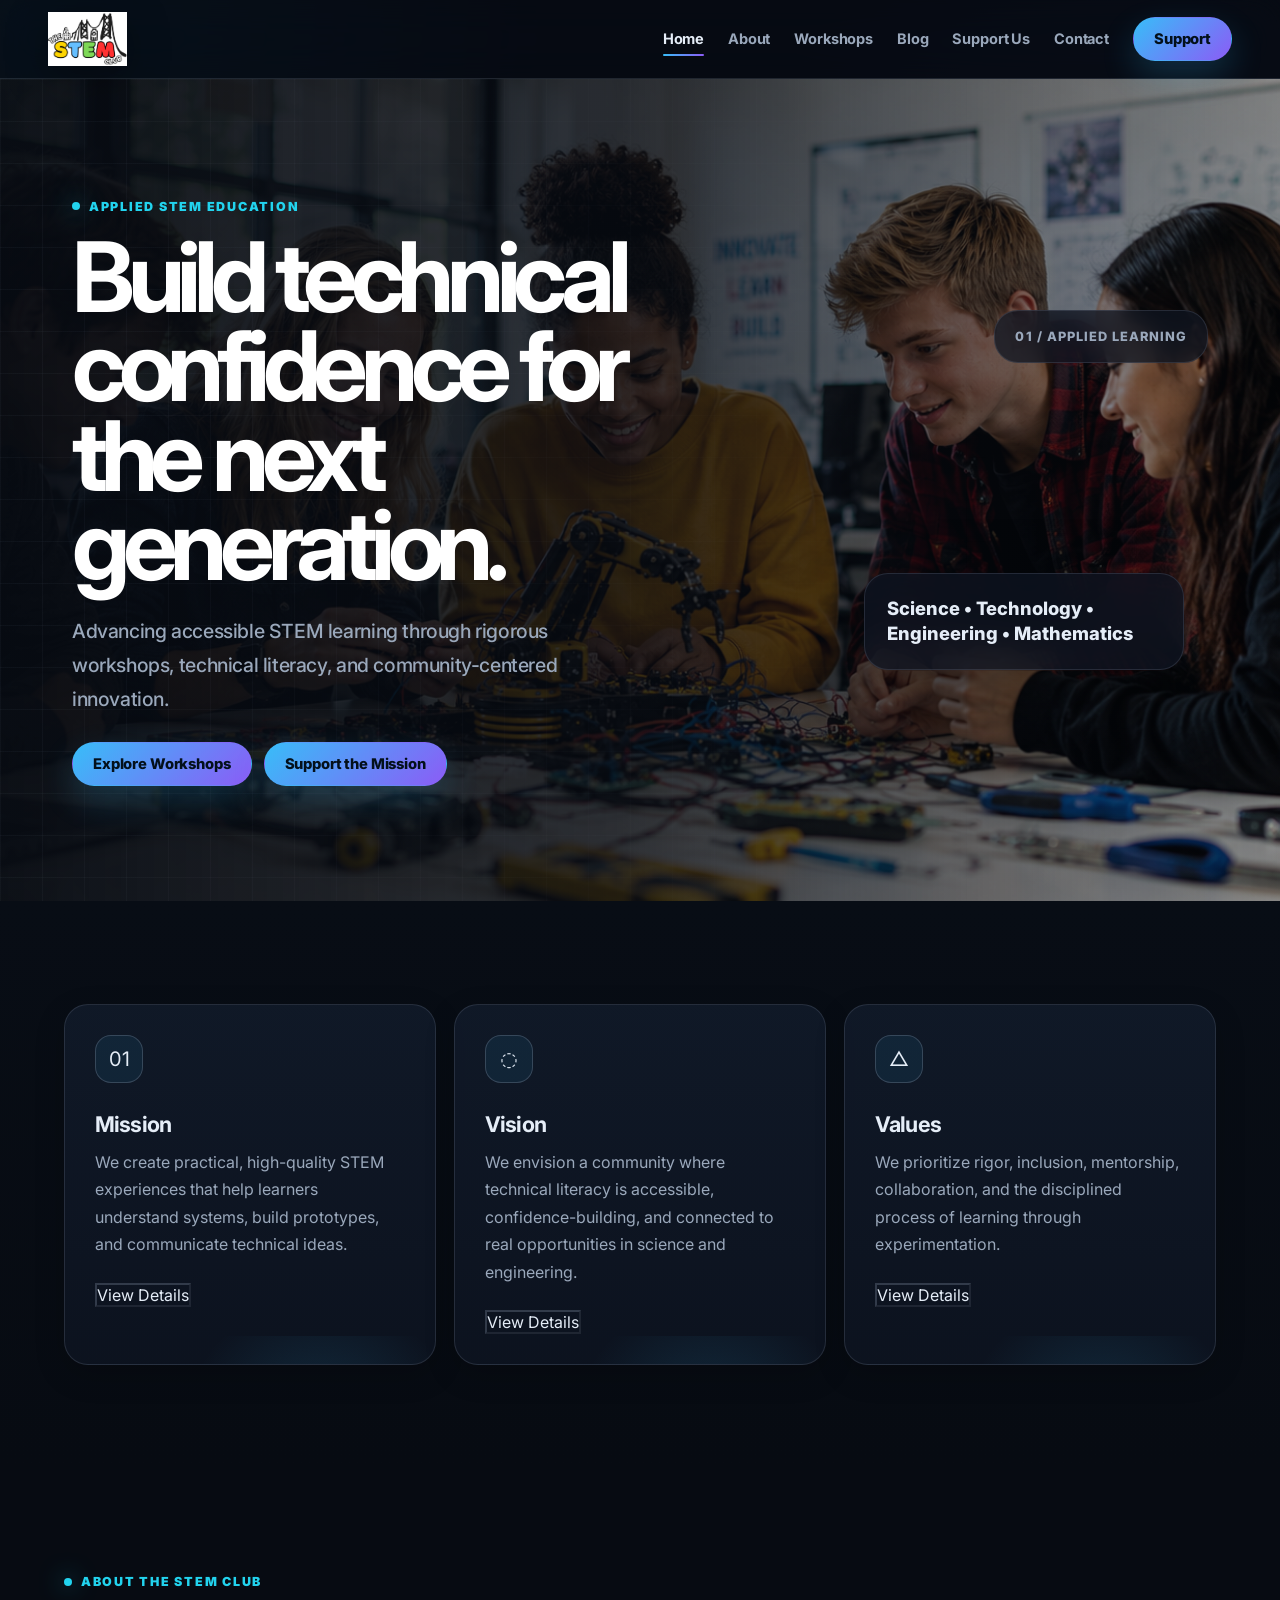
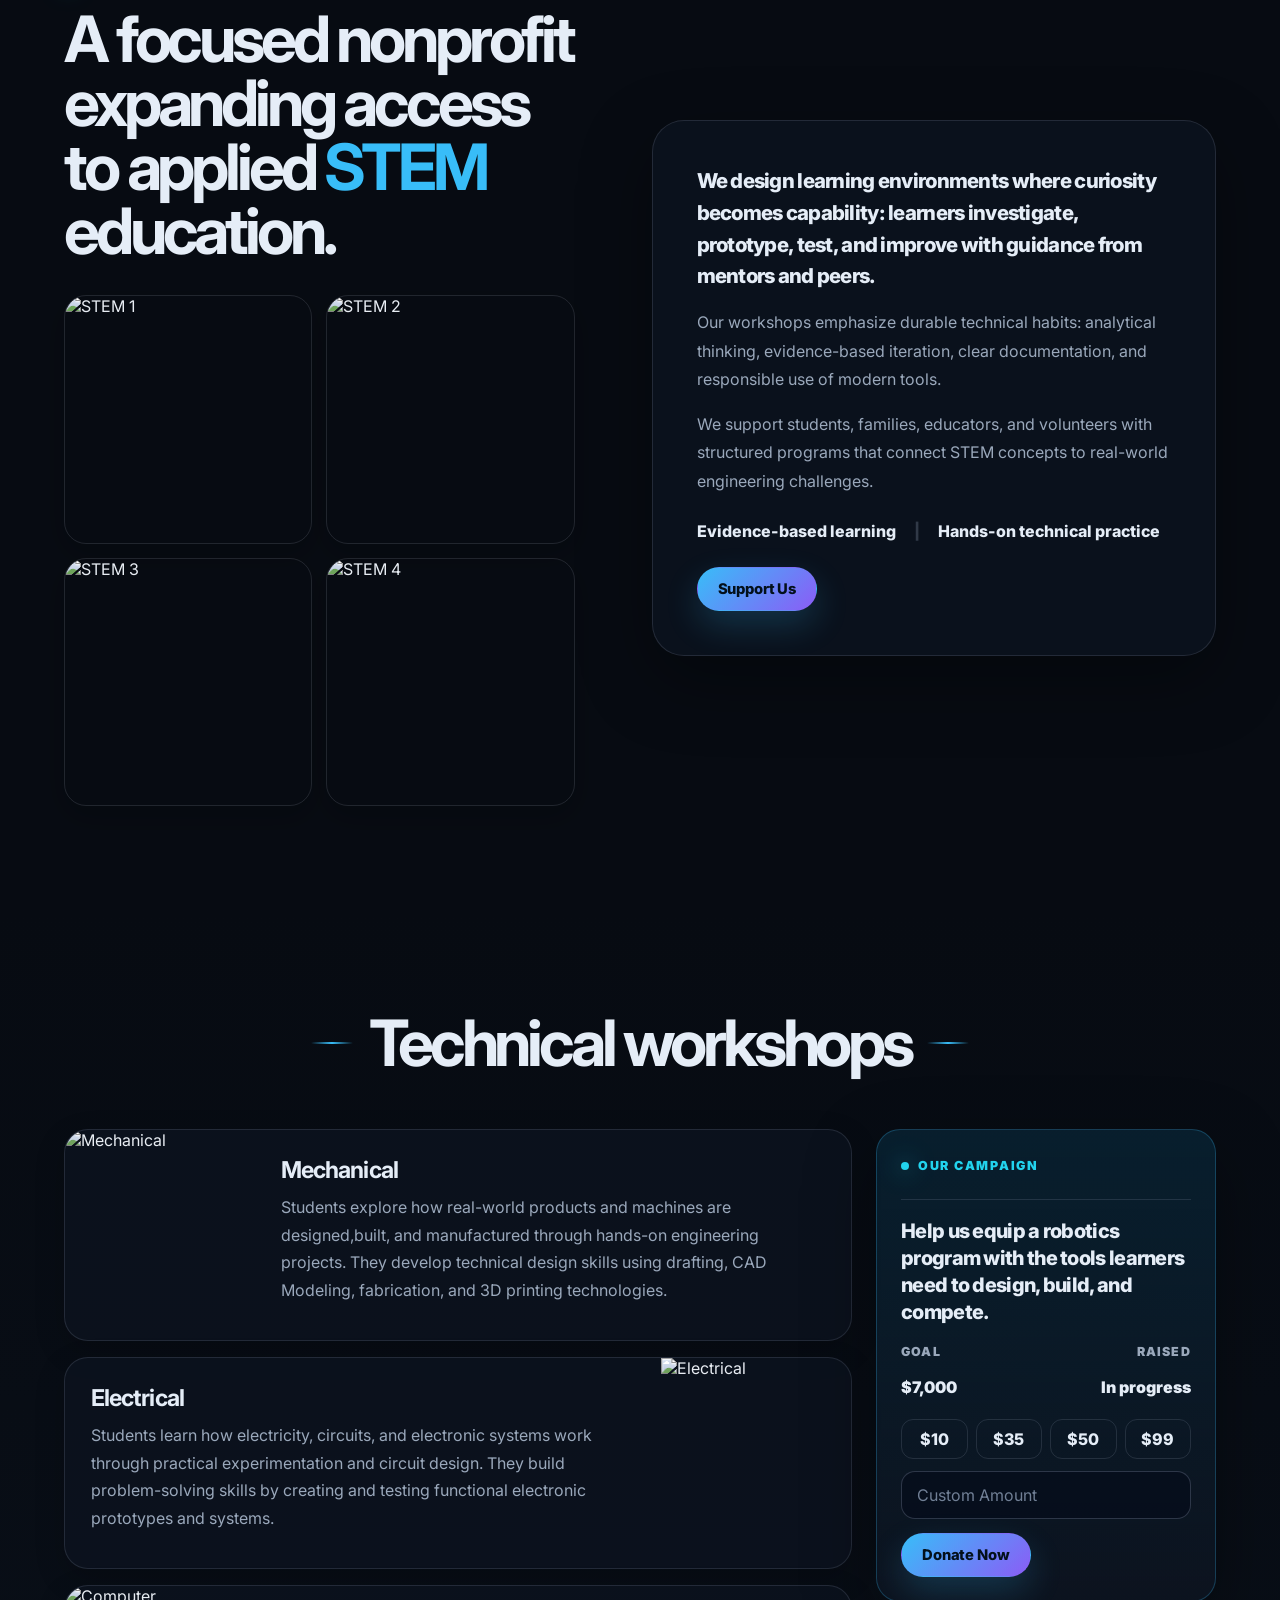
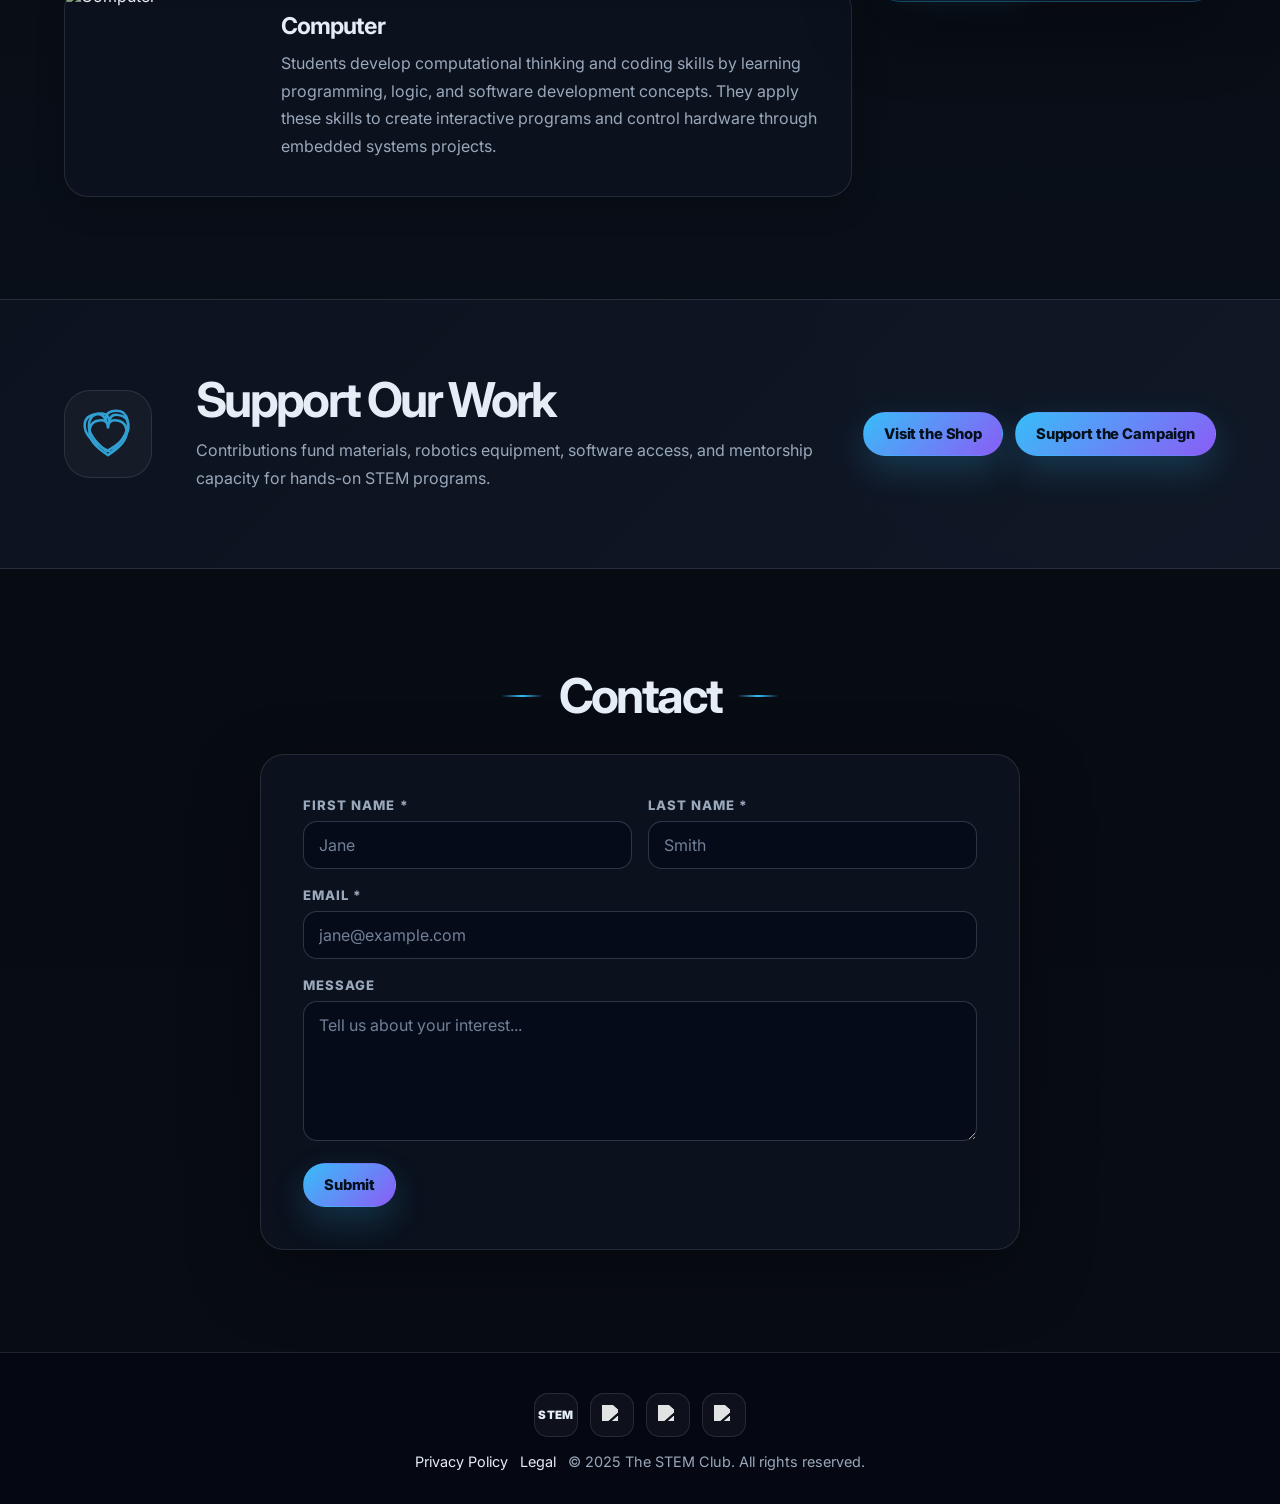
==== commit 39a3593c: "Redesign site with professional STEM aesthetic" ====
--- a/index.html
+++ b/index.html
@@ -25,18 +25,18 @@
       <li><a href="blog.html">Blog</a></li>
       <li><a href="support.html">Support Us</a></li>
       <li><a href="index.html#contact">Contact</a></li>
-      <li><a href="#" class="btn-donate">DONATE</a></li>
+      <li><a href="support.html" class="btn-donate">Support</a></li>
     </ul>
   </nav>
 
   <!-- HERO — split red left / blue right -->
   <section class="home-hero">
     <div class="home-hero-left">
-      <p class="change-world-tag">🔗 Change The World.</p>
-      <h1>Need Your Big<br/>Hand For Change<br/>The World</h1>
+      <p class="change-world-tag">Applied STEM education</p>
+      <h1>Build technical confidence for the next generation.</h1>
       <div class="hero-btns">
-        <a href="#workshops" class="btn-pill-yellow">Workshops</a>
-        <a href="#" class="btn-pill-green">Donate</a>
+        <a href="#workshops" class="btn-pill-yellow">Explore Workshops</a>
+        <a href="support.html" class="btn-pill-green">Support the Mission</a>
       </div>
     </div>
     <div class="home-hero-right">
@@ -54,23 +54,23 @@
     <div class="mvv-grid">
       <!-- Mission — blue -->
       <div class="mvv-card mvv-blue">
-        <div class="mvv-icon">🎯</div>
+        <div class="mvv-icon">01</div>
         <h3>Mission</h3>
-        <p>Our Mision is to blah blah blah somethign is cool beacuse its awesome and life is just great and good.</p>
+        <p>We create practical, high-quality STEM experiences that help learners understand systems, build prototypes, and communicate technical ideas.</p>
         <button class="btn-mvv-white">View Details</button>
       </div>
       <!-- Vision — green -->
       <div class="mvv-card mvv-green">
-        <div class="mvv-icon">👥</div>
+        <div class="mvv-icon">◌</div>
         <h3>Vision</h3>
-        <p>Our Mision is to blah blah blah somethign is cool beacuse its awesome and life is just great and good.</p>
+        <p>We envision a community where technical literacy is accessible, confidence-building, and connected to real opportunities in science and engineering.</p>
         <button class="btn-mvv-white">View Details</button>
       </div>
       <!-- Values — yellow -->
       <div class="mvv-card mvv-yellow">
-        <div class="mvv-icon">🤝</div>
+        <div class="mvv-icon">△</div>
         <h3>Values</h3>
-        <p>Our Mision is to blah blah blah somethign is cool beacuse its awesome and life is just great and good.</p>
+        <p>We prioritize rigor, inclusion, mentorship, collaboration, and the disciplined process of learning through experimentation.</p>
         <button class="btn-mvv-white">View Details</button>
       </div>
     </div>
@@ -80,8 +80,8 @@
   <section class="about-section" id="about">
     <div class="about-inner">
       <div class="about-left">
-        <p class="about-eyebrow">— About Us.</p>
-        <h2 class="about-title">The <span class="stem-colored">STEM</span> Club is a Non Profitable Organization</h2>
+        <p class="about-eyebrow">About The STEM Club</p>
+        <h2 class="about-title">A focused nonprofit expanding access to applied <span class="stem-colored">STEM</span> education.</h2>
         <div class="about-photos">
           <img src="https://images.unsplash.com/photo-1561070791-2526d30994b5?w=300&q=80" alt="STEM 1" class="about-photo border-red"/>
           <img src="https://images.unsplash.com/photo-1555664424-778a1e5e1b48?w=300&q=80" alt="STEM 2" class="about-photo border-green"/>
@@ -90,15 +90,15 @@
         </div>
       </div>
       <div class="about-right">
-        <p class="about-bold-quote">Lorem Ipsum is simply dummy text of the printing and typesetting industry has been the industry standard.</p>
-        <p class="about-body">Lorem Ipsum is simply dummy text of the printing and typesetting industry arem Ipsum has been the industry's standard dummy text ever since the 1500s, when an unknown.</p>
-        <p class="about-body">Lorem Ipsum is simply dummy text of the printing and typesetting industry arem Ipsum has been the industry's standard dummy text ever since the 1500s, when an unknown.</p>
+        <p class="about-bold-quote">We design learning environments where curiosity becomes capability: learners investigate, prototype, test, and improve with guidance from mentors and peers.</p>
+        <p class="about-body">Our workshops emphasize durable technical habits: analytical thinking, evidence-based iteration, clear documentation, and responsible use of modern tools.</p>
+        <p class="about-body">We support students, families, educators, and volunteers with structured programs that connect STEM concepts to real-world engineering challenges.</p>
         <div class="about-checks">
-          <span>✔️ Change The World.</span>
+          <span>Evidence-based learning</span>
           <span class="sep">|</span>
-          <span>✔️ Change The World.</span>
-        </div>
-        <button class="btn-donate-red">DONATE</button>
+          <span>Hands-on technical practice</span>
+        </div>
+        <button class="btn-donate-red">Support Us</button>
       </div>
     </div>
   </section>
@@ -107,7 +107,7 @@
   <section class="workshops-section" id="workshops">
     <div class="workshops-title-deco">
       <div class="dash red-dash"></div>
-      <h2>Workshops 🔩</h2>
+      <h2>Technical workshops</h2>
       <div class="dash red-dash"></div>
     </div>
     <div class="workshops-inner">
@@ -149,15 +149,15 @@
       <div class="urgent-causes">
         <h4 class="urgent-title">Our Campaign</h4>
         <div class="urgent-divider"></div>
-       <img src="https://images.unsplash.com/photo-1485827404703-89b55fcc595e?w=600&q=80" alt="VEX Robot" class="urgent-img"/>
-        <p class="urgent-caption">Help Us Reach Our Goal<br/>to Help Introduce Robotics.</p>
+       <img src="https://images.unsplash.com/photo-1561144257-e32e8efc6c4f?w=600&q=80" alt="Robotics workshop equipment" class="urgent-img"/>
+        <p class="urgent-caption">Help us equip a robotics program with the tools learners need to design, build, and compete.</p>
         <div class="urgent-goal-row">
           <span>Goal</span>
           <span>Raised</span>
         </div>
         <div class="urgent-amounts">
           <span>$7,000</span>
-          <span>$7,000</span>
+          <span>In progress</span>
         </div>
         <div class="donation-amounts">
           <span>$10</span><span>$35</span><span>$50</span><span>$99</span>
@@ -180,11 +180,11 @@
     </div>
     <div class="sw-text">
       <h2>Support Our Work</h2>
-      <p>Lorem ipsum dolor sit amet, consectetur adipiscing elit, sed do eiusmod tempor incididunt ut labore et dolore magna aliqua. Ut enim ad minim veniam, quis nostrud exercitation ullamco laboris nisi ut aliquip ex ea commodo consequat.</p>
+      <p>Contributions fund materials, robotics equipment, software access, and mentorship capacity for hands-on STEM programs.</p>
     </div>
     <div class="sw-btns">
-      <a href="support.html" class="btn-green-pill">Our Shop -></a>
-      <a href="support.html" class="btn-red-pill">Support Our Campaign</a>
+      <a href="support.html#shop" class="btn-green-pill">Visit the Shop</a>
+      <a href="support.html" class="btn-red-pill">Support the Campaign</a>
     </div>
   </section>
 
--- a/shared.css
+++ b/shared.css
@@ -1,20 +1,22 @@
 /* =============================================
-   The STEM Club — shared design system
-   Professional tech-company redesign inspired by the logo palette
+   The STEM Club — professional shared design system
    ============================================= */
 
-@import url('https://fonts.googleapis.com/css2?family=Inter:wght@400;500;600;700;800;900&family=Space+Grotesk:wght@500;600;700&display=swap');
+@import url('https://fonts.googleapis.com/css2?family=Inter:wght@400;500;600;700;800&family=Source+Serif+4:opsz,wght@8..60,500;8..60,650;8..60,700&display=swap');
 
 *, *::before, *::after { box-sizing: border-box; margin: 0; padding: 0; }
-html { scroll-behavior: smooth; }
+html { scroll-behavior: smooth; color-scheme: dark; }
 body {
+  min-height: 100vh;
   font-family: 'Inter', system-ui, -apple-system, BlinkMacSystemFont, 'Segoe UI', sans-serif;
-  color: var(--ink);
+  color: var(--text);
   background:
-    radial-gradient(circle at 12% 8%, rgba(232,49,42,0.09), transparent 28rem),
-    radial-gradient(circle at 92% 0%, rgba(41,171,226,0.12), transparent 28rem),
-    linear-gradient(180deg, #f8fbff 0%, #ffffff 36%, #f7f9fc 100%);
+    radial-gradient(circle at top left, rgba(56, 189, 248, 0.14), transparent 34rem),
+    radial-gradient(circle at 90% 8%, rgba(129, 140, 248, 0.12), transparent 30rem),
+    var(--bg);
   overflow-x: hidden;
+  text-rendering: optimizeLegibility;
+  -webkit-font-smoothing: antialiased;
 }
 img { display: block; max-width: 100%; }
 a { text-decoration: none; color: inherit; }
@@ -22,357 +24,312 @@
 button, input, textarea { font: inherit; }
 
 :root {
-  --red: #E8312A;
-  --blue: #29ABE2;
-  --green: #5CBF2A;
-  --yellow: #F5C518;
-  --dark-blue: #0072BC;
-  --ink: #101828;
-  --muted: #667085;
-  --line: #dbe4ef;
-  --panel: rgba(255,255,255,0.86);
-  --panel-solid: #ffffff;
-  --bg-grey: #eef4fb;
-  --white: #fff;
-  --black: #111;
-  --shadow-sm: 0 10px 30px rgba(16,24,40,0.08);
-  --shadow-md: 0 20px 55px rgba(16,24,40,0.14);
-  --radius-lg: 28px;
-  --radius-md: 18px;
+  --bg: #070b12;
+  --surface: #0d1420;
+  --surface-2: #111a29;
+  --surface-3: #162235;
+  --line: rgba(148, 163, 184, 0.18);
+  --line-strong: rgba(148, 163, 184, 0.28);
+  --text: #e5edf7;
+  --muted: #9aa8bb;
+  --muted-2: #718096;
+  --white: #ffffff;
+  --accent: #38bdf8;
+  --accent-2: #22d3ee;
+  --accent-3: #8b5cf6;
+  --success: #2dd4bf;
+  --warning: #f59e0b;
+  --danger: #f43f5e;
+  --blue: var(--accent);
+  --green: var(--success);
+  --yellow: var(--warning);
+  --red: var(--danger);
+  --dark-blue: #0ea5e9;
+  --bg-grey: #0a101a;
+  --black: #020617;
+  --radius-sm: 10px;
+  --radius-md: 16px;
+  --radius-lg: 24px;
+  --radius-xl: 32px;
+  --shadow-sm: 0 10px 30px rgba(0, 0, 0, 0.18);
+  --shadow-md: 0 24px 70px rgba(0, 0, 0, 0.34);
   --max: 1180px;
-}
-
-/* ── SHARED TYPOGRAPHY / BUTTONS ── */
-.section-kicker,
-.change-world-tag,
-.about-eyebrow,
-.blog-post-meta {
+  --section: clamp(64px, 8vw, 112px);
+}
+
+::selection { background: rgba(56, 189, 248, 0.3); color: var(--white); }
+:focus-visible { outline: 3px solid rgba(56, 189, 248, 0.7); outline-offset: 4px; }
+
+/* ── Navigation ── */
+.navbar {
+  position: sticky;
+  top: 0;
+  z-index: 999;
+  display: flex;
+  align-items: center;
+  gap: 24px;
+  min-height: 78px;
+  padding: 12px clamp(18px, 4vw, 48px);
+  background: rgba(7, 11, 18, 0.78);
+  border-bottom: 1px solid var(--line);
+  backdrop-filter: blur(18px) saturate(150%);
+}
+.navbar .logo { display: inline-flex; align-items: center; flex: 0 0 auto; }
+.navbar .logo img {
+  width: auto;
+  height: 54px;
+  filter: drop-shadow(0 10px 20px rgba(0,0,0,0.35));
+}
+.nav-links {
+  display: flex;
+  align-items: center;
+  justify-content: flex-end;
+  gap: clamp(10px, 2vw, 24px);
+  margin-left: auto;
+  color: var(--muted);
+  font-size: 0.91rem;
+  font-weight: 700;
+  letter-spacing: -0.01em;
+}
+.nav-links a:not(.btn-donate) {
+  position: relative;
   display: inline-flex;
   align-items: center;
-  gap: 8px;
-  border: 1px solid rgba(41,171,226,0.22);
+  min-height: 38px;
+  color: var(--muted);
+  transition: color 180ms ease;
+}
+.nav-links a:not(.btn-donate)::after {
+  content: "";
+  position: absolute;
+  left: 0;
+  right: 0;
+  bottom: 2px;
+  height: 2px;
+  background: linear-gradient(90deg, var(--accent), var(--accent-3));
   border-radius: 999px;
-  background: rgba(255,255,255,0.72);
-  color: var(--dark-blue);
-  font-size: 0.78rem;
-  font-weight: 900;
-  letter-spacing: 0.14em;
-  text-transform: uppercase;
-  padding: 8px 12px;
-}
-
-h1, h2, h3, h4,
-.section-title-deco h2,
-.workshops-title-deco h2,
-.shop-title-row h2,
-.volunteer-heading,
-.blog-post-hero h1 {
-  font-family: 'Space Grotesk', 'Inter', sans-serif;
-  letter-spacing: -0.045em;
-}
-
-.hero-btns { display: flex; gap: 12px; flex-wrap: wrap; }
+  transform: scaleX(0);
+  transform-origin: center;
+  transition: transform 180ms ease;
+}
+.nav-links a:not(.btn-donate):hover,
+.nav-links a:not(.btn-donate):focus,
+.nav-links a:not(.btn-donate).active { color: var(--text); }
+.nav-links a:not(.btn-donate):hover::after,
+.nav-links a:not(.btn-donate).active::after { transform: scaleX(1); }
+
+.btn-donate,
 .btn-pill-yellow,
 .btn-pill-green,
 .btn-pill-red,
 .btn-pill-white,
 .btn-green-pill,
 .btn-red-pill,
+.btn-donate-red,
+.btn-donate-orange,
 .btn-submit,
 .btn-submit-orange,
-.btn-donate-red,
-.btn-donate-orange,
 .sc-btn,
 .shop-btn,
 .blog-post-action {
   display: inline-flex;
   align-items: center;
   justify-content: center;
-  border: 0;
+  gap: 8px;
+  border: 1px solid transparent;
   border-radius: 999px;
   min-height: 44px;
-  padding: 12px 20px;
-  font-weight: 900;
+  padding: 11px 20px;
+  background: linear-gradient(135deg, var(--accent), var(--accent-3));
+  color: #03101b !important;
+  font-weight: 800;
+  font-size: 0.92rem;
+  letter-spacing: -0.01em;
   cursor: pointer;
-  transition: transform 0.2s ease, box-shadow 0.2s ease, filter 0.2s ease;
-}
+  box-shadow: 0 14px 34px rgba(56, 189, 248, 0.2);
+  transition: transform 180ms ease, border-color 180ms ease, box-shadow 180ms ease, background 180ms ease;
+}
+.btn-donate:hover,
 .btn-pill-yellow:hover,
 .btn-pill-green:hover,
 .btn-pill-red:hover,
 .btn-pill-white:hover,
 .btn-green-pill:hover,
 .btn-red-pill:hover,
+.btn-donate-red:hover,
+.btn-donate-orange:hover,
 .btn-submit:hover,
 .btn-submit-orange:hover,
-.btn-donate-red:hover,
-.btn-donate-orange:hover,
 .sc-btn:hover,
 .shop-btn:hover,
-.blog-post-action:hover { transform: translateY(-2px); filter: brightness(0.98); }
-
-.btn-pill-yellow,
-.btn-submit-orange,
-.btn-donate-orange,
-.blog-post-action-secondary { background: var(--yellow); color: #191308; box-shadow: 0 12px 24px rgba(245,197,24,0.25); }
-.btn-pill-green,
-.btn-green-pill,
-.blog-post-action-primary { background: var(--green); color: #fff; box-shadow: 0 12px 24px rgba(92,191,42,0.22); }
-.btn-pill-red,
-.btn-red-pill,
-.btn-submit,
-.btn-donate-red { background: var(--red); color: #fff; box-shadow: 0 12px 24px rgba(232,49,42,0.22); }
-.btn-pill-white { background: #fff; color: var(--ink); }
+.blog-post-action:hover {
+  transform: translateY(-2px);
+  box-shadow: 0 18px 46px rgba(56, 189, 248, 0.28);
+}
 .btn-pill-outline,
-.btn-pill-outline-dark {
+.btn-pill-outline-dark,
+.blog-post-action-secondary {
   display: inline-flex;
   align-items: center;
   justify-content: center;
   min-height: 44px;
-  border: 1px solid rgba(16,24,40,0.14);
+  padding: 10px 19px;
+  border: 1px solid var(--line-strong);
   border-radius: 999px;
-  padding: 11px 20px;
-  background: rgba(255,255,255,0.78);
-  color: var(--ink);
-  font-weight: 900;
-  backdrop-filter: blur(16px);
-  transition: transform 0.2s ease, border-color 0.2s ease;
+  background: rgba(255,255,255,0.04);
+  color: var(--text) !important;
+  font-weight: 800;
+  transition: transform 180ms ease, border-color 180ms ease, background 180ms ease;
 }
 .btn-pill-outline:hover,
-.btn-pill-outline-dark:hover { transform: translateY(-2px); border-color: var(--blue); }
-
-/* ── NAVBAR ── */
-.navbar {
-  position: sticky;
-  top: 0;
-  z-index: 999;
-  display: flex;
-  align-items: center;
-  gap: 24px;
-  padding: 12px clamp(18px, 4vw, 48px);
-  background: rgba(255,255,255,0.82);
-  border-bottom: 1px solid rgba(219,228,239,0.9);
-  backdrop-filter: blur(20px);
-}
-.navbar .logo {
-  display: inline-flex;
-  align-items: center;
-  flex-shrink: 0;
-  border-radius: 18px;
-  padding: 6px 10px;
-  background: #fff;
-  box-shadow: 0 10px 26px rgba(16,24,40,0.08);
-}
-.navbar .logo img { height: 54px; width: auto; }
-.nav-links {
-  display: flex;
-  align-items: center;
-  justify-content: flex-end;
-  gap: clamp(10px, 1.8vw, 24px);
-  margin-left: auto;
-  color: var(--ink);
-  font-size: 0.92rem;
-  font-weight: 800;
-}
-.nav-links a:not(.btn-donate) {
-  position: relative;
-  display: inline-flex;
-  align-items: center;
-  min-height: 38px;
-  color: var(--muted);
-  transition: color 0.2s ease;
-}
-.nav-links a:not(.btn-donate)::after {
-  content: "";
-  position: absolute;
-  left: 0;
-  right: 0;
-  bottom: 4px;
-  height: 3px;
-  border-radius: 99px;
-  background: linear-gradient(90deg, var(--red), var(--yellow), var(--green), var(--blue));
-  transform: scaleX(0);
-  transform-origin: left;
-  transition: transform 0.24s ease;
-}
-.nav-links a:not(.btn-donate):hover,
-.nav-links a:not(.btn-donate).active { color: var(--ink); }
-.nav-links a:not(.btn-donate):hover::after,
-.nav-links a:not(.btn-donate).active::after { transform: scaleX(1); }
-.btn-donate {
-  display: inline-flex;
-  align-items: center;
-  justify-content: center;
-  min-height: 42px;
-  padding: 10px 20px;
-  border-radius: 999px;
-  color: #fff !important;
-  font-weight: 900;
-  letter-spacing: 0.03em;
-  background: linear-gradient(135deg, var(--red), #bd211b);
-  box-shadow: 0 14px 26px rgba(232,49,42,0.22);
-}
-
-/* ── SUPPORT OUR WORK BANNER ── */
+.btn-pill-outline-dark:hover,
+.blog-post-action-secondary:hover {
+  transform: translateY(-2px);
+  border-color: rgba(56, 189, 248, 0.55);
+  background: rgba(56, 189, 248, 0.1);
+}
+.hero-btns { display: flex; gap: 12px; flex-wrap: wrap; align-items: center; }
+
+/* ── Shared sections ── */
+.hero-banner,
+.support-work-banner,
+.contact-section,
+.site-footer { position: relative; }
+
 .support-work-banner {
-  position: relative;
-  overflow: hidden;
   display: grid;
-  grid-template-columns: auto 1fr auto;
-  align-items: center;
-  gap: 28px;
-  max-width: var(--max);
-  margin: 0 auto 36px;
-  padding: clamp(28px, 5vw, 44px);
-  border: 1px solid rgba(41,171,226,0.22);
-  border-radius: var(--radius-lg);
+  grid-template-columns: auto minmax(0, 1fr) auto;
+  align-items: center;
+  gap: clamp(20px, 4vw, 44px);
+  padding: clamp(44px, 6vw, 76px) clamp(20px, 5vw, 64px);
   background:
-    radial-gradient(circle at 12% 24%, rgba(245,197,24,0.22), transparent 16rem),
-    linear-gradient(135deg, #0e243d, #0f5f88 58%, #0c9474);
-  color: #fff;
-  box-shadow: var(--shadow-md);
-}
-.support-work-banner::after {
-  content: "";
-  position: absolute;
-  inset: auto -80px -90px auto;
-  width: 250px;
-  height: 250px;
-  border-radius: 50%;
-  border: 34px solid rgba(255,255,255,0.1);
+    linear-gradient(135deg, rgba(13, 20, 32, 0.94), rgba(17, 24, 39, 0.96)),
+    radial-gradient(circle at 85% 20%, rgba(56, 189, 248, 0.14), transparent 24rem);
+  border-block: 1px solid var(--line);
 }
 .support-work-banner .heart-icon {
-  width: 86px;
-  height: 86px;
+  width: 88px;
+  aspect-ratio: 1;
   display: grid;
   place-items: center;
+  border: 1px solid var(--line);
   border-radius: 26px;
-  background: rgba(255,255,255,0.12);
-  backdrop-filter: blur(14px);
-}
-.support-work-banner .heart-icon svg { width: 70px; height: 70px; }
-.support-work-banner .sw-text { position: relative; z-index: 1; }
-.support-work-banner .sw-text h2 { font-size: clamp(1.8rem, 4vw, 2.8rem); margin-bottom: 8px; }
-.support-work-banner .sw-text p { max-width: 650px; color: rgba(255,255,255,0.78); line-height: 1.7; font-weight: 500; }
-.support-work-banner .sw-btns { position: relative; z-index: 1; display: flex; flex-direction: column; gap: 12px; min-width: 210px; }
-
-/* ── CONTACT SECTION ── */
+  background: rgba(255,255,255,0.035);
+}
+.support-work-banner .heart-icon svg { width: 62px; height: 62px; opacity: 0.82; }
+.support-work-banner .heart-icon path { fill: none; stroke: var(--accent); stroke-width: 4; }
+.support-work-banner .sw-text h2,
+.section-title-deco h2 {
+  font-size: clamp(1.8rem, 4vw, 3rem);
+  line-height: 1;
+  letter-spacing: -0.055em;
+}
+.support-work-banner .sw-text p {
+  max-width: 650px;
+  margin-top: 12px;
+  color: var(--muted);
+  line-height: 1.75;
+}
+.support-work-banner .sw-btns { display: flex; flex-wrap: wrap; gap: 12px; justify-content: flex-end; }
+
 .contact-section {
-  padding: clamp(56px, 8vw, 90px) clamp(18px, 4vw, 40px);
-  background:
-    linear-gradient(180deg, rgba(255,255,255,0.2), rgba(238,244,251,0.88)),
-    radial-gradient(circle at 86% 12%, rgba(92,191,42,0.14), transparent 22rem);
-}
-.contact-section .section-title-deco {
+  padding: var(--section) clamp(18px, 4vw, 40px);
+  background: linear-gradient(180deg, var(--bg), #080d15);
+}
+.section-title-deco {
   display: flex;
   align-items: center;
   justify-content: center;
   gap: 16px;
-  margin-bottom: 28px;
-}
+  margin-bottom: 34px;
+}
+.dash,
 .section-title-deco .dash,
-.dash,
-.dash-red {
-  width: 52px;
-  height: 4px;
-  border-radius: 99px;
-  background: linear-gradient(90deg, var(--red), var(--yellow), var(--green), var(--blue));
-}
-.section-title-deco h2 { font-size: clamp(2rem, 4vw, 3rem); color: var(--ink); }
+.red-dash,
+.dash-red,
+.shop-dash {
+  width: 42px;
+  height: 2px;
+  background: linear-gradient(90deg, transparent, var(--accent), transparent);
+  border-radius: 999px;
+  color: var(--accent);
+}
 .contact-form-card {
-  max-width: 720px;
+  max-width: 760px;
   margin: 0 auto;
-  padding: clamp(22px, 4vw, 38px);
-  border: 1px solid rgba(219,228,239,0.95);
+  padding: clamp(24px, 4vw, 42px);
+  border: 1px solid var(--line);
   border-radius: var(--radius-lg);
-  background: rgba(255,255,255,0.86);
-  box-shadow: var(--shadow-sm);
-  backdrop-filter: blur(18px);
-}
-.contact-form-card .form-row { display: grid; grid-template-columns: 1fr 1fr; gap: 16px; }
-.contact-form-card .form-group { display: flex; flex-direction: column; gap: 8px; margin-bottom: 16px; }
-.contact-form-card label { color: var(--ink); font-size: 0.84rem; font-weight: 900; }
-.contact-form-card input,
-.contact-form-card textarea,
-.volunteer-form input,
-.volunteer-form textarea,
-.custom-amount {
+  background: rgba(13, 20, 32, 0.78);
+  box-shadow: var(--shadow-md);
+}
+.form-row { display: grid; grid-template-columns: repeat(2, 1fr); gap: 16px; }
+.form-group { margin-bottom: 18px; }
+.form-group label {
+  display: block;
+  margin-bottom: 8px;
+  color: var(--muted);
+  font-size: 0.82rem;
+  font-weight: 800;
+  text-transform: uppercase;
+  letter-spacing: 0.08em;
+}
+input, textarea {
   width: 100%;
+  border: 1px solid var(--line-strong);
+  border-radius: 14px;
+  background: rgba(2, 6, 23, 0.42);
+  color: var(--text);
+  padding: 13px 15px;
+  outline: none;
+  transition: border-color 180ms ease, box-shadow 180ms ease, background 180ms ease;
+}
+textarea { min-height: 140px; resize: vertical; }
+input::placeholder, textarea::placeholder { color: var(--muted-2); }
+input:focus, textarea:focus {
+  border-color: rgba(56, 189, 248, 0.72);
+  box-shadow: 0 0 0 4px rgba(56, 189, 248, 0.12);
+  background: rgba(2, 6, 23, 0.6);
+}
+
+.site-footer {
+  padding: 40px 20px 34px;
+  background: #050812;
+  border-top: 1px solid var(--line);
+  text-align: center;
+}
+.footer-socials { display: flex; justify-content: center; align-items: center; gap: 12px; margin-bottom: 16px; }
+.social-circle {
+  display: grid;
+  place-items: center;
+  width: 44px;
+  height: 44px;
   border: 1px solid var(--line);
-  border-radius: 16px;
-  padding: 13px 15px;
-  background: #fff;
-  color: var(--ink);
-  outline: none;
-  transition: border-color 0.2s ease, box-shadow 0.2s ease;
-}
-.contact-form-card input:focus,
-.contact-form-card textarea:focus,
-.volunteer-form input:focus,
-.volunteer-form textarea:focus,
-.custom-amount:focus {
-  border-color: var(--blue);
-  box-shadow: 0 0 0 4px rgba(41,171,226,0.14);
-}
-.contact-form-card textarea { min-height: 132px; resize: vertical; }
-.btn-submit { width: 100%; }
-
-/* ── FOOTER ── */
-.site-footer {
-  position: relative;
+  border-radius: 14px;
+  background: rgba(255,255,255,0.04) !important;
+  box-shadow: none;
+  transition: transform 180ms ease, border-color 180ms ease, background 180ms ease;
   overflow: hidden;
-  padding: 34px 24px 28px;
-  text-align: center;
-  background: #071827;
-  color: #fff;
-}
-.site-footer::before {
-  content: "";
-  position: absolute;
-  inset: 0;
-  background: linear-gradient(90deg, rgba(232,49,42,0.2), rgba(245,197,24,0.16), rgba(92,191,42,0.18), rgba(41,171,226,0.2));
-  opacity: 0.65;
-}
-.footer-socials,
-.footer-legal { position: relative; z-index: 1; }
-.footer-socials { display: flex; justify-content: center; gap: 14px; margin-bottom: 16px; }
-.social-circle {
-  width: 48px;
-  height: 48px;
-  display: flex;
-  align-items: center;
-  justify-content: center;
-  border-radius: 16px;
-  text-decoration: none;
-  transition: transform 0.22s ease, opacity 0.22s ease;
-  overflow: hidden;
-  box-shadow: 0 12px 24px rgba(0,0,0,0.22);
-}
-.social-circle:hover { transform: translateY(-3px); opacity: 0.92; }
-.social-circle img { width: 58%; height: 58%; filter: brightness(0) invert(1); }
-.logo-btn {
-  background: linear-gradient(135deg, var(--red), var(--blue));
-  color: #fff;
-  font-size: 0.72rem;
-  font-weight: 900;
-  letter-spacing: 0.08em;
-}
-.social-circle[href*="facebook"] { background: #1877F2; }
-.social-circle[href*="instagram"] { background: radial-gradient(circle at 30% 107%, #fdf497 0%, #fd5949 45%, #d6249f 60%, #285AEB 90%); }
-.social-circle[href*="linkedin"] { background: #0A66C2; }
-.footer-legal { color: rgba(255,255,255,0.75); font-size: 0.82rem; font-weight: 600; }
-.footer-legal a { color: #fff; font-weight: 800; }
-
-@media (max-width: 920px) {
-  .navbar { align-items: flex-start; flex-wrap: wrap; }
-  .nav-links { width: 100%; justify-content: flex-start; flex-wrap: wrap; margin-left: 0; }
-  .support-work-banner { grid-template-columns: 1fr; }
-  .support-work-banner .sw-btns { flex-direction: row; flex-wrap: wrap; min-width: 0; }
-}
-
+}
+.social-circle:hover { transform: translateY(-2px); border-color: rgba(56, 189, 248, 0.55); background: rgba(56, 189, 248, 0.1) !important; }
+.social-circle img { width: 20px; height: 20px; filter: brightness(0) invert(1); opacity: 0.88; }
+.logo-btn { color: var(--text); font-size: 0.72rem; font-weight: 900; letter-spacing: 0.04em; }
+.footer-legal { color: var(--muted); font-size: 0.9rem; }
+.footer-legal a { color: var(--text); }
+
+@media (max-width: 900px) {
+  .navbar { align-items: flex-start; flex-direction: column; gap: 12px; }
+  .nav-links { width: 100%; justify-content: flex-start; overflow-x: auto; padding-bottom: 4px; }
+  .support-work-banner { grid-template-columns: 1fr; text-align: left; }
+  .support-work-banner .sw-btns { justify-content: flex-start; }
+}
 @media (max-width: 640px) {
   .navbar .logo img { height: 46px; }
-  .nav-links { gap: 8px 14px; font-size: 0.86rem; }
-  .btn-donate { min-height: 38px; padding: 8px 16px; }
-  .contact-form-card .form-row { grid-template-columns: 1fr; gap: 0; }
-  .support-work-banner { border-radius: 22px; margin-inline: 14px; }
-}
+  .nav-links { gap: 16px; font-size: 0.85rem; }
+  .form-row { grid-template-columns: 1fr; gap: 0; }
+  .support-work-banner .heart-icon { width: 72px; border-radius: 20px; }
+}
+
+@media (prefers-reduced-motion: reduce) {
+  *, *::before, *::after { scroll-behavior: auto !important; transition: none !important; animation: none !important; }
+}
--- a/home.css
+++ b/home.css
@@ -1,91 +1,115 @@
-/* home.css — professional tech-company home redesign */
+/* Home page — professional editorial/SaaS aesthetic */
 
 .home-hero {
   position: relative;
-  isolation: isolate;
-  display: grid;
-  grid-template-columns: minmax(0, 1.02fr) minmax(320px, 0.98fr);
-  align-items: center;
-  gap: clamp(24px, 5vw, 56px);
-  min-height: 660px;
-  padding: clamp(56px, 8vw, 96px) clamp(22px, 5vw, 72px);
+  display: grid;
+  grid-template-columns: minmax(0, 1.08fr) minmax(280px, 0.92fr);
+  gap: clamp(28px, 5vw, 72px);
+  align-items: center;
+  min-height: clamp(620px, 82vh, 820px);
+  padding: clamp(72px, 9vw, 128px) clamp(20px, 6vw, 72px);
   overflow: hidden;
   background:
-    linear-gradient(115deg, rgba(7,24,39,0.92) 0%, rgba(9,34,58,0.86) 48%, rgba(7,24,39,0.42) 100%),
+    linear-gradient(90deg, rgba(7, 11, 18, 0.97), rgba(7, 11, 18, 0.82) 48%, rgba(7, 11, 18, 0.35)),
     url("A.png") center / cover no-repeat;
 }
 .home-hero::before {
   content: "";
   position: absolute;
-  inset: 28px;
-  z-index: -1;
-  border: 1px solid rgba(255,255,255,0.12);
-  border-radius: 34px;
-}
-.home-hero::after {
+  inset: 0;
+  background-image:
+    linear-gradient(rgba(148,163,184,0.05) 1px, transparent 1px),
+    linear-gradient(90deg, rgba(148,163,184,0.05) 1px, transparent 1px);
+  background-size: 42px 42px;
+  mask-image: linear-gradient(90deg, #000, transparent 80%);
+  pointer-events: none;
+}
+.home-hero-left,
+.home-hero-right { position: relative; z-index: 1; }
+.home-hero-left { max-width: 760px; }
+.change-world-tag,
+.about-eyebrow,
+.urgent-title,
+.blog-post-meta {
+  display: inline-flex;
+  align-items: center;
+  gap: 9px;
+  margin-bottom: 18px;
+  color: var(--accent-2);
+  font-size: 0.78rem;
+  font-weight: 900;
+  letter-spacing: 0.14em;
+  text-transform: uppercase;
+}
+.change-world-tag::before,
+.about-eyebrow::before,
+.urgent-title::before {
   content: "";
-  position: absolute;
-  right: -110px;
-  bottom: -120px;
-  z-index: -1;
-  width: 420px;
-  height: 420px;
+  width: 8px;
+  height: 8px;
   border-radius: 50%;
-  background: conic-gradient(from 110deg, var(--red), var(--yellow), var(--green), var(--blue), var(--red));
-  filter: blur(12px);
-  opacity: 0.42;
-}
-.home-hero-left {
-  max-width: 710px;
-  padding: 0;
+  background: var(--accent-2);
+  box-shadow: 0 0 24px rgba(34, 211, 238, 0.75);
 }
 .home-hero-left h1 {
-  max-width: 760px;
-  margin: 18px 0 28px;
-  color: #fff;
-  font-size: clamp(3rem, 7vw, 6.5rem);
-  line-height: 0.95;
+  max-width: 820px;
+  margin-bottom: 26px;
+  color: var(--white);
+  font-size: clamp(3rem, 7.6vw, 6.8rem);
+  line-height: 0.92;
   letter-spacing: -0.075em;
 }
-.change-world-tag {
-  color: rgba(255,255,255,0.88);
-  border-color: rgba(255,255,255,0.18);
-  background: rgba(255,255,255,0.1);
+.home-hero-left h1::after {
+  content: "Advancing accessible STEM learning through rigorous workshops, technical literacy, and community-centered innovation.";
+  display: block;
+  max-width: 660px;
+  margin-top: 24px;
+  color: var(--muted);
+  font-size: clamp(1rem, 1.7vw, 1.22rem);
+  font-weight: 500;
+  line-height: 1.75;
+  letter-spacing: -0.02em;
+}
+.home-hero-right { min-height: 360px; }
+.home-hero-right::before {
+  content: "01 / Applied Learning";
+  position: absolute;
+  right: 0;
+  top: 0;
+  padding: 18px 20px;
+  border: 1px solid var(--line);
+  border-radius: var(--radius-lg);
+  background: rgba(13, 20, 32, 0.72);
+  color: var(--muted);
+  font-size: 0.8rem;
+  font-weight: 800;
+  letter-spacing: 0.08em;
+  text-transform: uppercase;
   backdrop-filter: blur(14px);
 }
-.home-hero-right {
-  display: grid;
-  align-items: center;
-  padding: 0;
-}
-.home-hero-right::before {
-  content: "STEM • ROBOTICS • DESIGN • CODE";
-  display: block;
-  justify-self: end;
-  max-width: 420px;
-  padding: 28px;
-  border: 1px solid rgba(255,255,255,0.18);
-  border-radius: 30px;
-  background: rgba(255,255,255,0.12);
-  color: rgba(255,255,255,0.86);
-  font-size: clamp(1.6rem, 3vw, 2.8rem);
-  font-weight: 900;
-  line-height: 1.15;
-  letter-spacing: -0.05em;
-  backdrop-filter: blur(20px);
-  box-shadow: 0 24px 70px rgba(0,0,0,0.26);
+.home-hero-right::after {
+  content: "Science • Technology • Engineering • Mathematics";
+  position: absolute;
+  right: 24px;
+  bottom: 0;
+  max-width: 320px;
+  padding: 22px;
+  border: 1px solid var(--line);
+  border-radius: var(--radius-lg);
+  background: rgba(13, 20, 32, 0.78);
+  color: var(--text);
+  font-size: 1.15rem;
+  font-weight: 800;
+  line-height: 1.4;
+  box-shadow: var(--shadow-md);
+  backdrop-filter: blur(18px);
 }
 .home-hero .hero-video-thumb { display: none; }
-.btn-pill-green { background: var(--green); color: #fff; }
-
-/* Mission / Vision / Values */
-.mvv-section {
-  position: relative;
-  padding: clamp(44px, 7vw, 84px) clamp(18px, 4vw, 40px);
-  margin-top: -86px;
-  z-index: 2;
-  background: transparent;
-}
+
+.mvv-section,
+.about-section,
+.workshops-section { padding: var(--section) clamp(20px, 5vw, 64px); }
+.mvv-section { background: linear-gradient(180deg, #080d15, var(--bg)); }
 .mvv-grid {
   display: grid;
   grid-template-columns: repeat(3, 1fr);
@@ -95,153 +119,94 @@
 }
 .mvv-card {
   position: relative;
-  overflow: hidden;
   min-height: 280px;
   padding: 30px;
-  border: 1px solid rgba(219,228,239,0.9);
-  border-radius: var(--radius-lg);
-  background: rgba(255,255,255,0.88);
-  color: var(--ink);
+  border: 1px solid var(--line);
+  border-radius: var(--radius-lg);
+  background: linear-gradient(180deg, rgba(17, 26, 41, 0.92), rgba(13, 20, 32, 0.92));
   box-shadow: var(--shadow-sm);
-  backdrop-filter: blur(20px);
-}
-.mvv-card::before {
-  content: "";
-  position: absolute;
-  inset: 0 0 auto;
-  height: 7px;
-  background: var(--accent, var(--blue));
+  overflow: hidden;
+  transition: transform 180ms ease, border-color 180ms ease;
 }
 .mvv-card::after {
   content: "";
   position: absolute;
-  right: -50px;
-  bottom: -60px;
-  width: 170px;
-  height: 170px;
-  border-radius: 50%;
-  background: var(--accent, var(--blue));
-  opacity: 0.12;
-}
-.mvv-blue { --accent: var(--blue); }
-.mvv-green { --accent: var(--green); }
-.mvv-yellow { --accent: var(--yellow); }
+  inset: auto -20% -45% 18%;
+  height: 190px;
+  background: radial-gradient(circle, rgba(56, 189, 248, 0.16), transparent 65%);
+}
+.mvv-card:hover { transform: translateY(-4px); border-color: rgba(56,189,248,0.38); }
 .mvv-icon {
-  width: 58px;
-  height: 58px;
   display: grid;
   place-items: center;
-  margin-bottom: 22px;
-  border-radius: 18px;
-  background: color-mix(in srgb, var(--accent) 16%, white);
-  font-size: 1.55rem;
-}
-.mvv-card h3 { margin-bottom: 10px; font-size: 1.55rem; color: var(--ink); }
-.mvv-card p { color: var(--muted); line-height: 1.65; font-size: 0.96rem; font-weight: 600; }
-.btn-mvv-white {
-  display: inline-flex;
-  margin-top: 22px;
-  border: 1px solid var(--line);
-  border-radius: 999px;
-  padding: 10px 16px;
-  background: #fff;
-  color: var(--ink);
-  font-weight: 900;
-}
-
-/* About */
-.about-section {
-  padding: clamp(56px, 8vw, 96px) clamp(18px, 5vw, 64px);
-  background: transparent;
-}
+  width: 48px;
+  height: 48px;
+  margin-bottom: 28px;
+  border: 1px solid var(--line-strong);
+  border-radius: 16px;
+  background: rgba(56, 189, 248, 0.08);
+  font-size: 1.25rem;
+}
+.mvv-card h3 { margin-bottom: 12px; font-size: 1.35rem; letter-spacing: -0.04em; }
+.mvv-card p { color: var(--muted); line-height: 1.72; }
+.btn-mvv-white { margin-top: 24px; background: transparent; color: var(--text) !important; border-color: var(--line-strong); box-shadow: none; }
+
+.about-section { background: var(--bg); }
 .about-inner {
   display: grid;
-  grid-template-columns: minmax(0, 0.92fr) minmax(320px, 1.08fr);
-  gap: clamp(32px, 6vw, 72px);
-  align-items: center;
+  grid-template-columns: minmax(0, 0.95fr) minmax(0, 1.05fr);
+  gap: clamp(36px, 6vw, 78px);
   max-width: var(--max);
   margin: 0 auto;
-}
-.about-title {
-  max-width: 560px;
-  margin: 16px 0 28px;
-  font-size: clamp(2.2rem, 5vw, 4.2rem);
+  align-items: center;
+}
+.about-title,
+.workshops-title-deco h2 {
+  color: var(--text);
+  font-size: clamp(2.15rem, 5vw, 4.35rem);
   line-height: 1;
-  color: var(--ink);
-}
-.stem-colored {
-  background: linear-gradient(90deg, var(--red), var(--yellow), var(--green), var(--blue));
-  -webkit-background-clip: text;
-  background-clip: text;
-  color: transparent;
-}
+  letter-spacing: -0.065em;
+}
+.stem-colored { color: var(--accent); }
 .about-photos {
   display: grid;
-  grid-template-columns: 1fr 1fr;
+  grid-template-columns: repeat(2, minmax(0, 1fr));
   gap: 14px;
+  margin-top: 32px;
 }
 .about-photo {
+  aspect-ratio: 1;
   width: 100%;
-  aspect-ratio: 1;
   object-fit: cover;
-  border-radius: 24px;
-  border: 1px solid rgba(255,255,255,0.85);
+  border: 1px solid var(--line);
+  border-radius: 22px;
+  filter: grayscale(0.25) saturate(0.85);
   box-shadow: var(--shadow-sm);
 }
-.about-photo:nth-child(2),
-.about-photo:nth-child(3) { transform: translateY(28px); }
-.border-red, .border-green, .border-blue, .border-yellow { border-width: 1px; }
+.border-green, .border-blue, .border-red, .border-yellow { border-color: var(--line); }
 .about-right {
-  padding: clamp(24px, 4vw, 42px);
-  border: 1px solid rgba(219,228,239,0.9);
-  border-radius: var(--radius-lg);
-  background: rgba(255,255,255,0.9);
-  box-shadow: var(--shadow-sm);
-}
-.about-bold-quote {
-  margin-bottom: 18px;
-  padding-left: 18px;
-  border-left: 5px solid var(--red);
-  color: var(--ink);
-  font-size: 1.16rem;
-  line-height: 1.65;
-  font-weight: 900;
-}
-.about-body { margin-bottom: 14px; color: var(--muted); line-height: 1.8; font-weight: 500; }
-.about-checks {
-  display: flex;
-  flex-wrap: wrap;
-  gap: 10px;
-  margin: 26px 0;
-  color: var(--ink);
-  font-weight: 900;
-}
-.about-checks span:not(.sep) {
-  padding: 9px 12px;
-  border-radius: 999px;
-  background: var(--bg-grey);
-}
-.about-checks .sep { display: none; }
-
-/* Workshops */
-.workshops-section {
-  position: relative;
-  padding: clamp(64px, 9vw, 112px) clamp(18px, 4vw, 44px);
-  background:
-    radial-gradient(circle at 18% 14%, rgba(232,49,42,0.12), transparent 24rem),
-    radial-gradient(circle at 85% 82%, rgba(41,171,226,0.16), transparent 28rem),
-    #081927;
-  color: #fff;
-}
-.workshops-title-deco {
+  padding: clamp(24px, 4vw, 44px);
+  border: 1px solid var(--line);
+  border-radius: var(--radius-xl);
+  background: rgba(13, 20, 32, 0.72);
+  box-shadow: var(--shadow-md);
+}
+.about-bold-quote { color: var(--text); font-size: 1.28rem; font-weight: 800; line-height: 1.55; letter-spacing: -0.035em; }
+.about-body { margin-top: 16px; color: var(--muted); line-height: 1.78; }
+.about-checks { display: flex; flex-wrap: wrap; gap: 12px 18px; margin: 26px 0; color: var(--text); font-weight: 800; }
+.about-checks .sep { color: var(--line-strong); }
+
+.workshops-section { background: linear-gradient(180deg, var(--bg), #090f18); }
+.workshops-title-deco,
+.shop-title-row,
+.volunteer-title-row {
   display: flex;
   align-items: center;
   justify-content: center;
   gap: 16px;
-  margin-bottom: 42px;
-}
-.workshops-title-deco h2 { font-size: clamp(2.2rem, 5vw, 4.4rem); }
-.red-dash { background: linear-gradient(90deg, var(--red), var(--yellow)); }
+  margin-bottom: clamp(32px, 5vw, 54px);
+  text-align: center;
+}
 .workshops-inner {
   display: grid;
   grid-template-columns: minmax(0, 1fr) 340px;
@@ -250,106 +215,65 @@
   margin: 0 auto;
   align-items: start;
 }
-.workshop-cards {
-  display: grid;
-  grid-template-columns: repeat(3, 1fr);
-  gap: 18px;
-}
-.workshop-row,
-.ws-yellow {
-  position: relative;
+.workshop-cards { display: grid; gap: 16px; }
+.workshop-row {
+  display: grid;
+  grid-template-columns: 190px minmax(0, 1fr);
   overflow: hidden;
-  display: flex;
-  flex-direction: column;
-  min-height: 100%;
-  border: 1px solid rgba(255,255,255,0.14);
-  border-radius: 28px;
-  background: rgba(255,255,255,0.08);
-  box-shadow: 0 24px 55px rgba(0,0,0,0.22);
-  backdrop-filter: blur(18px);
-}
-.workshop-row::before {
-  content: "";
-  position: absolute;
-  inset: 0 0 auto;
-  height: 7px;
-  background: var(--accent, var(--blue));
-}
-.ws-red { --accent: var(--red); }
-.ws-yellow { --accent: var(--yellow); }
-.ws-blue { --accent: var(--blue); }
-.ws-img { height: 190px; overflow: hidden; order: 0; }
-.ws-img img { width: 100%; height: 100%; object-fit: cover; filter: saturate(1.05) contrast(1.02); }
-.ws-body,
-.ws-body-left {
-  order: 1;
-  padding: 24px;
-  background: transparent;
-}
-.ws-body h3 {
-  display: flex;
-  align-items: center;
-  gap: 10px;
-  margin-bottom: 12px;
-  font-size: 1.55rem;
-  color: #fff !important;
-}
-.ws-body h3::before {
-  content: "";
-  width: 12px;
-  height: 12px;
-  border-radius: 50%;
-  background: var(--accent, var(--blue));
-  box-shadow: 0 0 0 7px color-mix(in srgb, var(--accent) 18%, transparent);
-}
-.ws-body p { color: rgba(255,255,255,0.76); line-height: 1.72; font-size: 0.95rem; }
-
+  border: 1px solid var(--line);
+  border-radius: var(--radius-lg);
+  background: rgba(13, 20, 32, 0.72);
+  box-shadow: var(--shadow-sm);
+  transition: transform 180ms ease, border-color 180ms ease;
+}
+.workshop-row:hover { transform: translateY(-3px); border-color: rgba(56,189,248,0.35); }
+.ws-yellow { grid-template-columns: minmax(0, 1fr) 190px; }
+.ws-img img { width: 100%; height: 100%; min-height: 210px; object-fit: cover; filter: grayscale(0.25) saturate(0.8); }
+.ws-body { padding: 26px; background: transparent; }
+.ws-body h3 { margin-bottom: 10px; color: var(--text); font-size: 1.45rem; letter-spacing: -0.04em; }
+.ws-body p { color: var(--muted); line-height: 1.72; }
 .urgent-causes {
   position: sticky;
-  top: 106px;
-  overflow: hidden;
-  padding: 22px;
-  border: 1px solid rgba(255,255,255,0.14);
-  border-radius: 28px;
-  background: rgba(255,255,255,0.92);
-  color: var(--ink);
-  box-shadow: 0 24px 55px rgba(0,0,0,0.22);
-}
-.urgent-title { font-size: 1.35rem; margin-bottom: 8px; }
-.urgent-divider { width: 54px; height: 4px; border-radius: 99px; margin-bottom: 16px; background: linear-gradient(90deg, var(--yellow), var(--green)); }
-.urgent-img { width: 100%; aspect-ratio: 16 / 10; object-fit: cover; border-radius: 20px; margin-bottom: 16px; background: var(--bg-grey); }
-.urgent-caption { font-size: 1.05rem; line-height: 1.45; font-weight: 900; margin-bottom: 16px; }
+  top: 104px;
+  padding: 24px;
+  border: 1px solid rgba(56,189,248,0.25);
+  border-radius: var(--radius-lg);
+  background: linear-gradient(180deg, rgba(14, 165, 233, 0.12), rgba(13, 20, 32, 0.9));
+  box-shadow: var(--shadow-md);
+}
+.urgent-divider { height: 1px; background: var(--line); margin: 8px 0 18px; }
+.urgent-img { display: none; }
+.urgent-caption { color: var(--text); font-size: 1.25rem; font-weight: 800; line-height: 1.35; letter-spacing: -0.035em; }
 .urgent-goal-row,
-.urgent-amounts { display: flex; justify-content: space-between; gap: 14px; }
-.urgent-goal-row { color: var(--muted); font-size: 0.78rem; font-weight: 900; text-transform: uppercase; letter-spacing: 0.08em; }
-.urgent-amounts { margin: 4px 0 16px; font-weight: 900; font-size: 1.1rem; }
-.donation-amounts { display: grid; grid-template-columns: repeat(4, 1fr); gap: 8px; margin-bottom: 10px; }
+.urgent-amounts { display: flex; justify-content: space-between; gap: 12px; margin-top: 18px; }
+.urgent-goal-row { color: var(--muted); font-size: 0.78rem; font-weight: 900; text-transform: uppercase; letter-spacing: 0.1em; }
+.urgent-amounts { color: var(--text); font-weight: 900; }
+.donation-amounts { display: grid; grid-template-columns: repeat(4, 1fr); gap: 8px; margin: 22px 0 12px; }
 .donation-amounts span {
   display: grid;
   place-items: center;
-  min-height: 38px;
-  border-radius: 13px;
-  background: var(--bg-grey);
-  color: var(--ink);
-  font-weight: 900;
+  min-height: 40px;
+  border: 1px solid var(--line);
+  border-radius: 12px;
+  color: var(--text);
+  font-weight: 800;
   cursor: pointer;
-}
-.custom-amount { margin-bottom: 12px; }
-.btn-donate-orange { width: 100%; }
+  transition: border-color 180ms ease, background 180ms ease;
+}
+.donation-amounts span:hover { border-color: rgba(56,189,248,0.55); background: rgba(56,189,248,0.08); }
+.custom-amount { margin-bottom: 14px; }
 
 @media (max-width: 980px) {
   .home-hero { grid-template-columns: 1fr; min-height: auto; }
-  .home-hero-right::before { justify-self: start; }
-  .mvv-grid, .workshop-cards { grid-template-columns: 1fr; }
-  .mvv-section { margin-top: 0; }
-  .about-inner, .workshops-inner { grid-template-columns: 1fr; }
+  .home-hero-right { min-height: 220px; }
+  .mvv-grid, .about-inner, .workshops-inner { grid-template-columns: 1fr; }
   .urgent-causes { position: relative; top: auto; }
 }
-
-@media (max-width: 640px) {
-  .home-hero { padding-top: 44px; }
-  .home-hero::before { inset: 14px; border-radius: 22px; }
-  .about-photo:nth-child(2), .about-photo:nth-child(3) { transform: none; }
-  .about-photos { grid-template-columns: 1fr; }
-  .donation-amounts { grid-template-columns: repeat(2, 1fr); }
-}
+@media (max-width: 680px) {
+  .home-hero { padding-top: 54px; }
+  .home-hero-right::before, .home-hero-right::after { position: relative; right: auto; top: auto; bottom: auto; display: block; margin-bottom: 14px; }
+  .mvv-grid { gap: 14px; }
+  .workshop-row, .ws-yellow { grid-template-columns: 1fr; }
+  .ws-body-left { order: 0; }
+  .ws-img img { min-height: 180px; }
+}
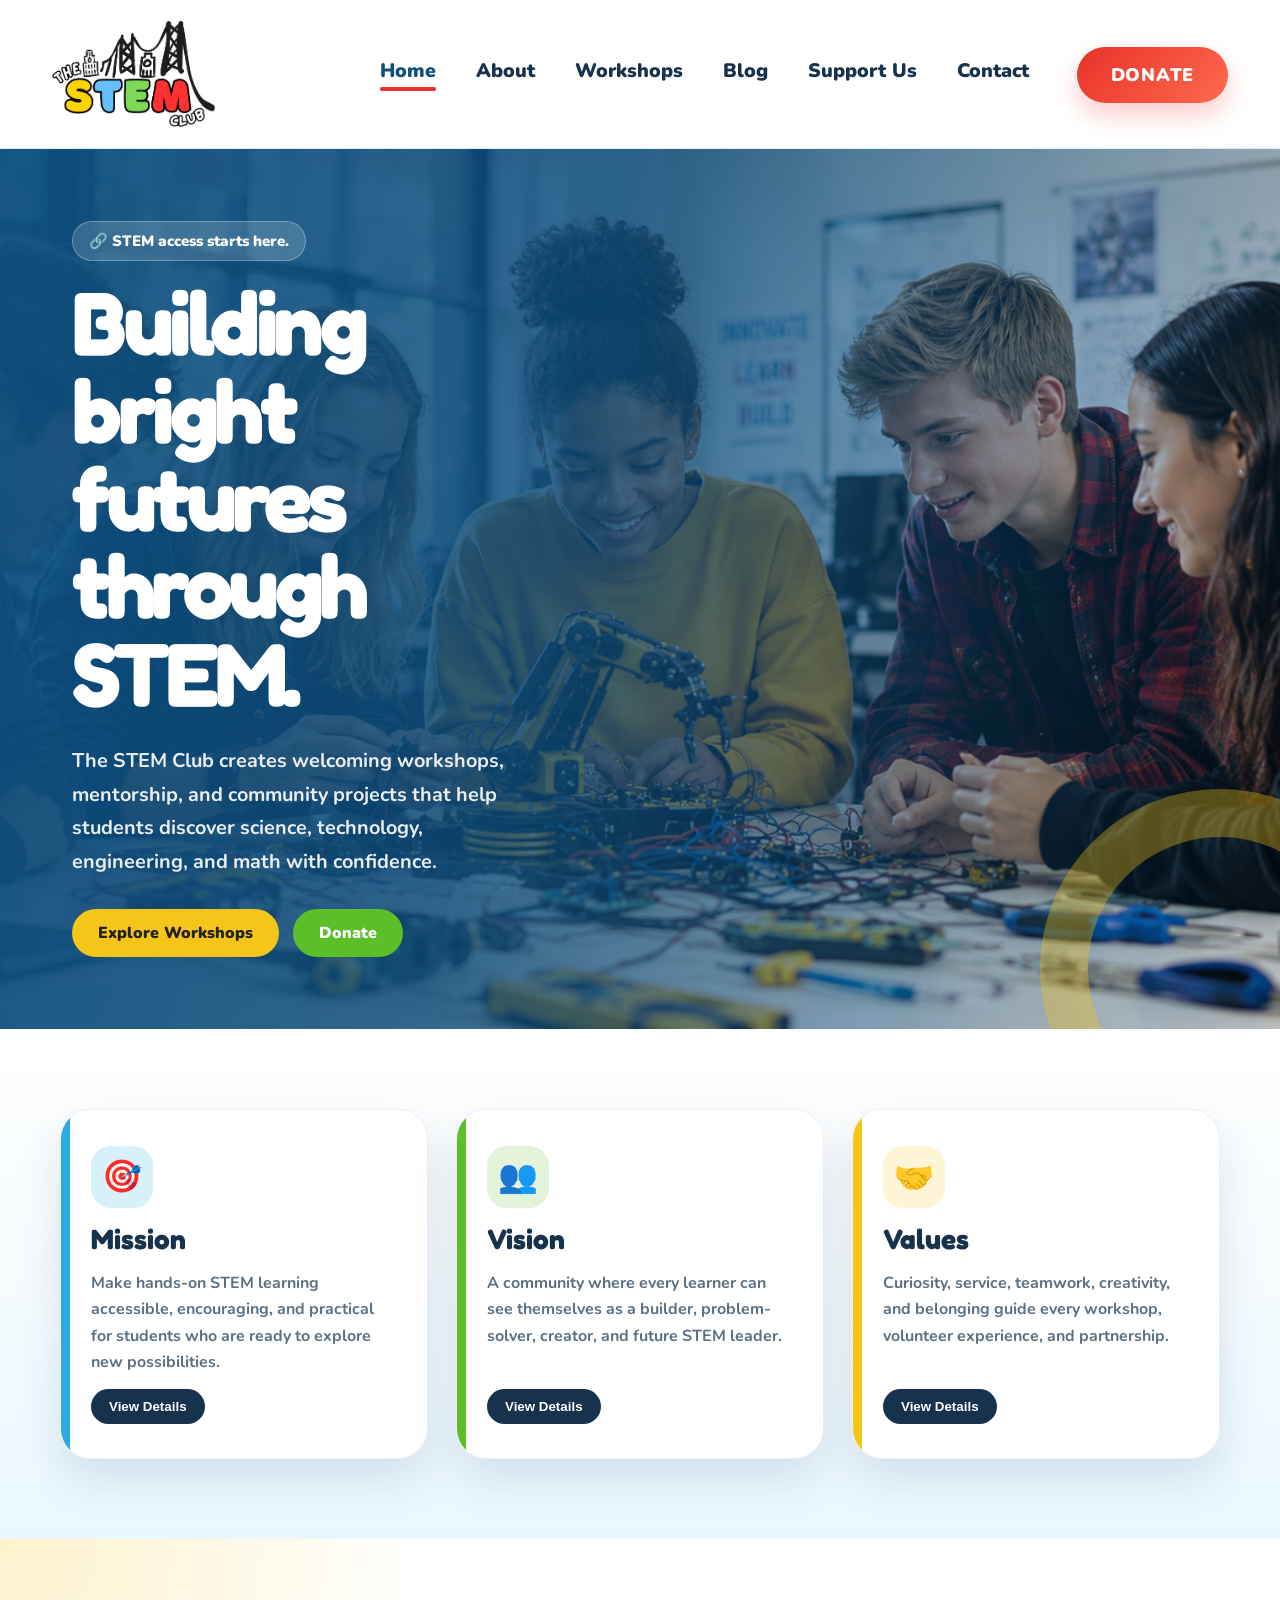
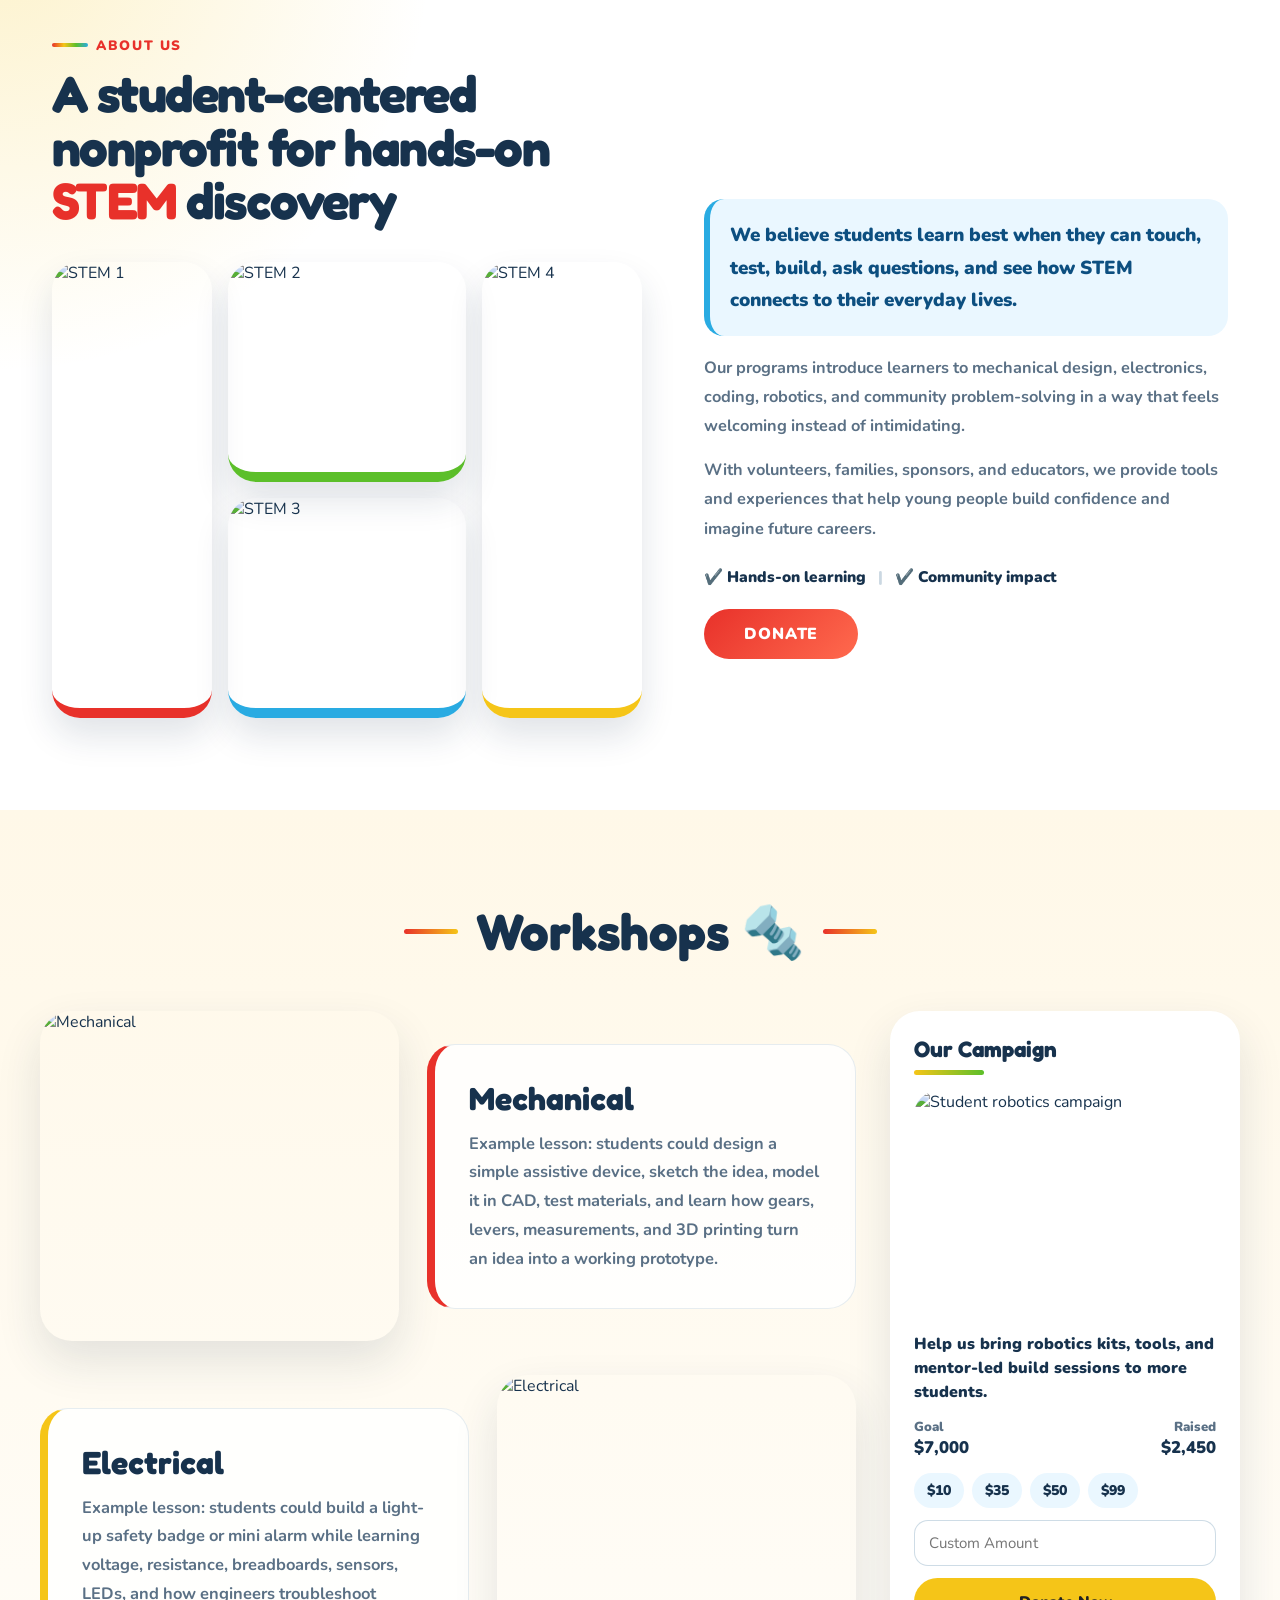
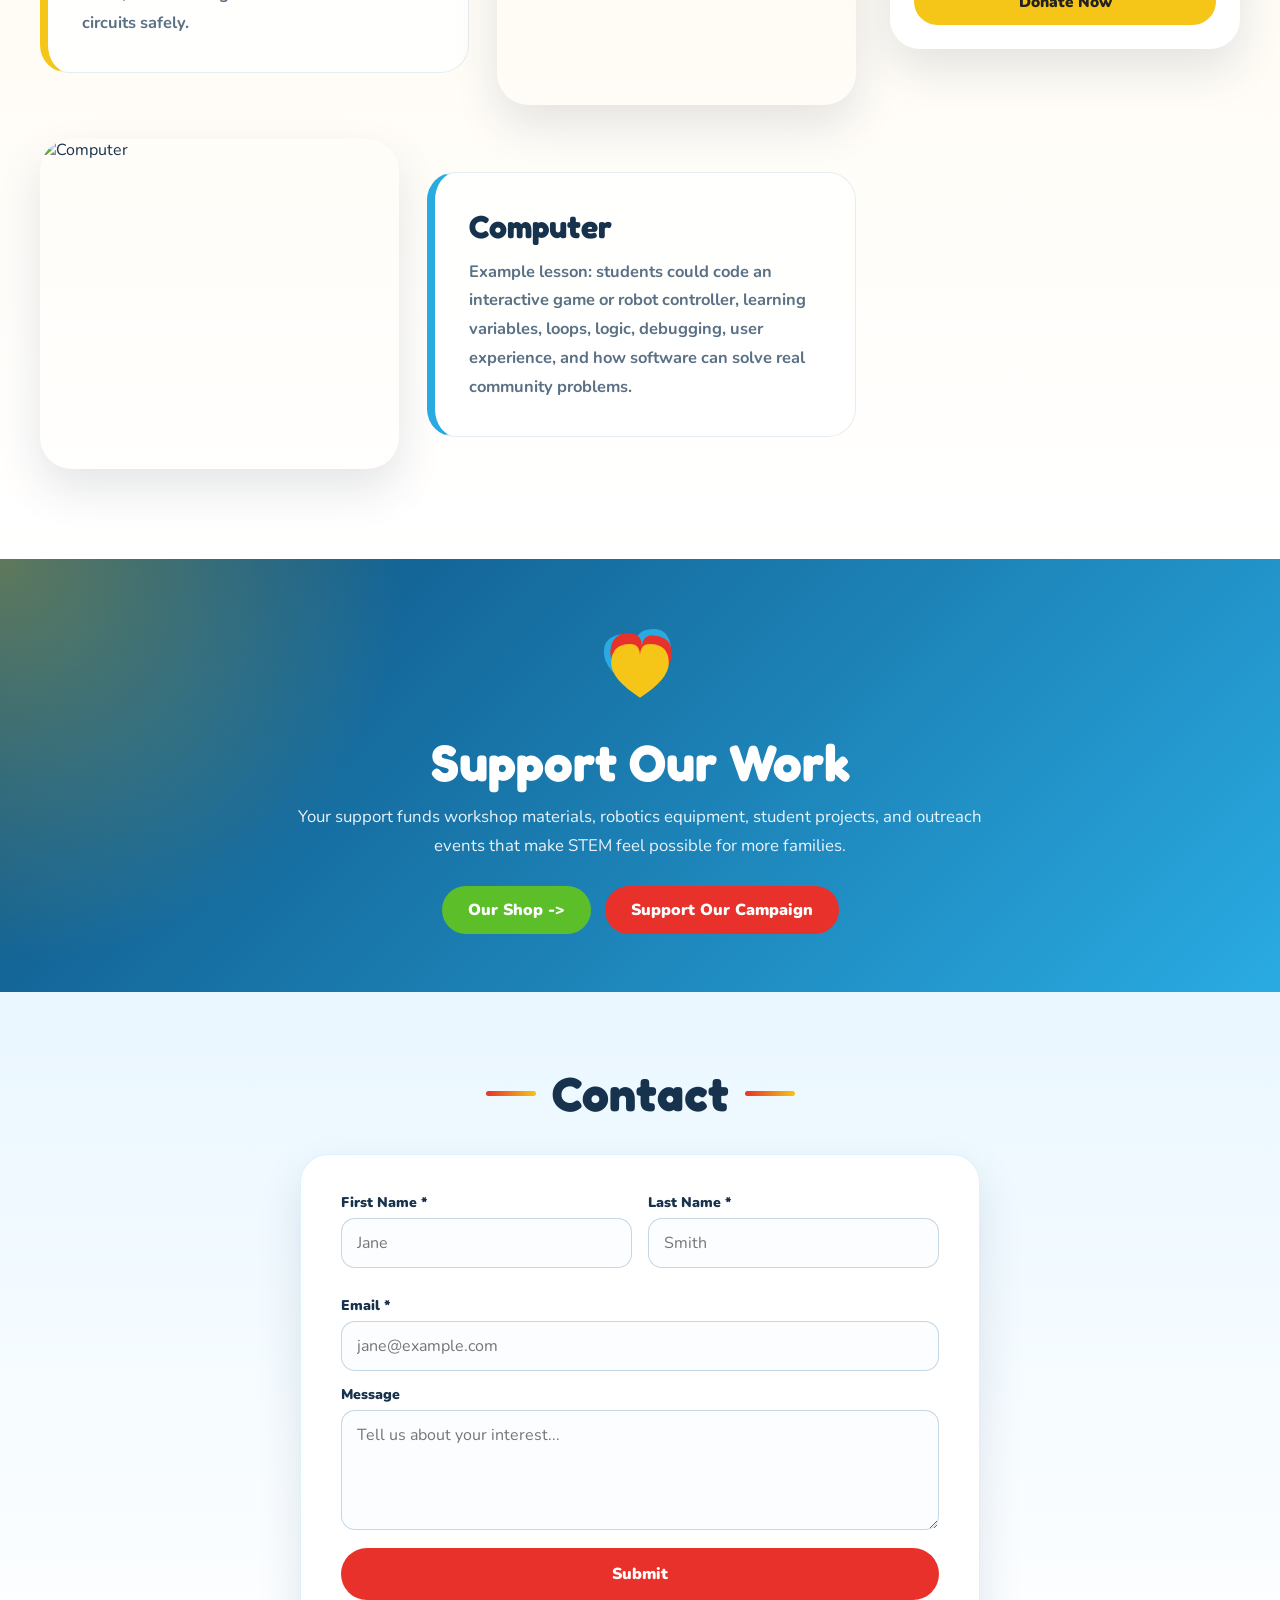
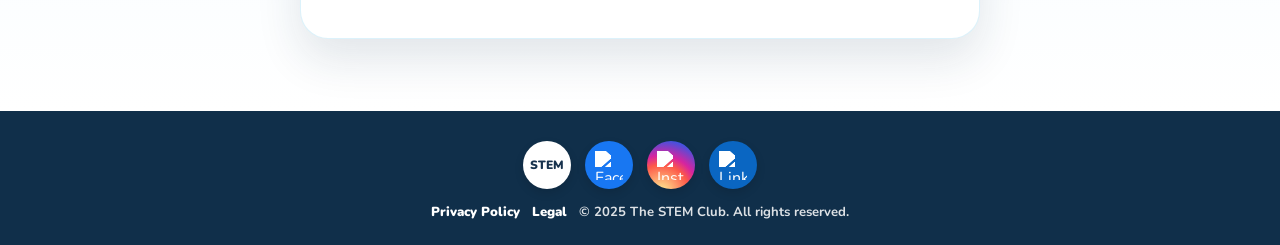
==== commit 68a60f1f: "Redesign nonprofit website experience" ====
--- a/index.html
+++ b/index.html
@@ -25,18 +25,19 @@
       <li><a href="blog.html">Blog</a></li>
       <li><a href="support.html">Support Us</a></li>
       <li><a href="index.html#contact">Contact</a></li>
-      <li><a href="support.html" class="btn-donate">Support</a></li>
+      <li><a href="support.html#donate" class="btn-donate">DONATE</a></li>
     </ul>
   </nav>
 
   <!-- HERO — split red left / blue right -->
   <section class="home-hero">
     <div class="home-hero-left">
-      <p class="change-world-tag">Applied STEM education</p>
-      <h1>Build technical confidence for the next generation.</h1>
+      <p class="change-world-tag">🔗 STEM access starts here.</p>
+      <h1>Building bright futures through STEM.</h1>
+      <p class="hero-subtitle">The STEM Club creates welcoming workshops, mentorship, and community projects that help students discover science, technology, engineering, and math with confidence.</p>
       <div class="hero-btns">
         <a href="#workshops" class="btn-pill-yellow">Explore Workshops</a>
-        <a href="support.html" class="btn-pill-green">Support the Mission</a>
+        <a href="support.html#donate" class="btn-pill-green">Donate</a>
       </div>
     </div>
     <div class="home-hero-right">
@@ -54,23 +55,23 @@
     <div class="mvv-grid">
       <!-- Mission — blue -->
       <div class="mvv-card mvv-blue">
-        <div class="mvv-icon">01</div>
+        <div class="mvv-icon">🎯</div>
         <h3>Mission</h3>
-        <p>We create practical, high-quality STEM experiences that help learners understand systems, build prototypes, and communicate technical ideas.</p>
+        <p>Make hands-on STEM learning accessible, encouraging, and practical for students who are ready to explore new possibilities.</p>
         <button class="btn-mvv-white">View Details</button>
       </div>
       <!-- Vision — green -->
       <div class="mvv-card mvv-green">
-        <div class="mvv-icon">◌</div>
+        <div class="mvv-icon">👥</div>
         <h3>Vision</h3>
-        <p>We envision a community where technical literacy is accessible, confidence-building, and connected to real opportunities in science and engineering.</p>
+        <p>A community where every learner can see themselves as a builder, problem-solver, creator, and future STEM leader.</p>
         <button class="btn-mvv-white">View Details</button>
       </div>
       <!-- Values — yellow -->
       <div class="mvv-card mvv-yellow">
-        <div class="mvv-icon">△</div>
+        <div class="mvv-icon">🤝</div>
         <h3>Values</h3>
-        <p>We prioritize rigor, inclusion, mentorship, collaboration, and the disciplined process of learning through experimentation.</p>
+        <p>Curiosity, service, teamwork, creativity, and belonging guide every workshop, volunteer experience, and partnership.</p>
         <button class="btn-mvv-white">View Details</button>
       </div>
     </div>
@@ -80,25 +81,25 @@
   <section class="about-section" id="about">
     <div class="about-inner">
       <div class="about-left">
-        <p class="about-eyebrow">About The STEM Club</p>
-        <h2 class="about-title">A focused nonprofit expanding access to applied <span class="stem-colored">STEM</span> education.</h2>
+        <p class="about-eyebrow section-kicker">About Us</p>
+        <h2 class="about-title">A student-centered nonprofit for hands-on <span class="stem-colored">STEM</span> discovery</h2>
         <div class="about-photos">
-          <img src="https://images.unsplash.com/photo-1561070791-2526d30994b5?w=300&q=80" alt="STEM 1" class="about-photo border-red"/>
-          <img src="https://images.unsplash.com/photo-1555664424-778a1e5e1b48?w=300&q=80" alt="STEM 2" class="about-photo border-green"/>
-          <img src="https://images.unsplash.com/photo-1503676260728-1c00da094a0b?w=300&q=80" alt="STEM 3" class="about-photo border-blue"/>
-          <img src="https://images.unsplash.com/photo-1522071820081-009f0129c71c?w=300&q=80" alt="STEM 4" class="about-photo border-yellow"/>
+          <img src="https://images.unsplash.com/photo-1532094349884-543bc11b234d?w=900&q=80" alt="STEM 1" class="about-photo border-red"/>
+          <img src="https://images.unsplash.com/photo-1581093458791-9f3c3900df7b?w=900&q=80" alt="STEM 2" class="about-photo border-green"/>
+          <img src="https://images.unsplash.com/photo-1509062522246-3755977927d7?w=900&q=80" alt="STEM 3" class="about-photo border-blue"/>
+          <img src="https://images.unsplash.com/photo-1522202176988-66273c2fd55f?w=900&q=80" alt="STEM 4" class="about-photo border-yellow"/>
         </div>
       </div>
       <div class="about-right">
-        <p class="about-bold-quote">We design learning environments where curiosity becomes capability: learners investigate, prototype, test, and improve with guidance from mentors and peers.</p>
-        <p class="about-body">Our workshops emphasize durable technical habits: analytical thinking, evidence-based iteration, clear documentation, and responsible use of modern tools.</p>
-        <p class="about-body">We support students, families, educators, and volunteers with structured programs that connect STEM concepts to real-world engineering challenges.</p>
+        <p class="about-bold-quote">We believe students learn best when they can touch, test, build, ask questions, and see how STEM connects to their everyday lives.</p>
+        <p class="about-body">Our programs introduce learners to mechanical design, electronics, coding, robotics, and community problem-solving in a way that feels welcoming instead of intimidating.</p>
+        <p class="about-body">With volunteers, families, sponsors, and educators, we provide tools and experiences that help young people build confidence and imagine future careers.</p>
         <div class="about-checks">
-          <span>Evidence-based learning</span>
+          <span>✔️ Hands-on learning</span>
           <span class="sep">|</span>
-          <span>Hands-on technical practice</span>
-        </div>
-        <button class="btn-donate-red">Support Us</button>
+          <span>✔️ Community impact</span>
+        </div>
+        <a href="support.html#donate" class="btn-donate-red">DONATE</a>
       </div>
     </div>
   </section>
@@ -107,7 +108,7 @@
   <section class="workshops-section" id="workshops">
     <div class="workshops-title-deco">
       <div class="dash red-dash"></div>
-      <h2>Technical workshops</h2>
+      <h2>Workshops 🔩</h2>
       <div class="dash red-dash"></div>
     </div>
     <div class="workshops-inner">
@@ -116,31 +117,31 @@
         <!-- Mechanical -->
         <div class="workshop-row ws-red">
           <div class="ws-img">
-            <img src="https://images.unsplash.com/photo-1561070791-2526d30994b5?w=200&q=80" alt="Mechanical"/>
+            <img src="https://images.unsplash.com/photo-1581092921461-7031e88a2405?w=1000&q=80" alt="Mechanical"/>
           </div>
           <div class="ws-body">
             <h3>Mechanical</h3>
-            <p>Students explore how real-world products and machines are designed,built, and manufactured through hands-on engineering projects. They develop technical design skills using drafting, CAD Modeling, fabrication, and 3D printing technologies.</p>
+            <p>Example lesson: students could design a simple assistive device, sketch the idea, model it in CAD, test materials, and learn how gears, levers, measurements, and 3D printing turn an idea into a working prototype.</p>
           </div>
         </div>
         <!-- Electrical -->
         <div class="workshop-row ws-yellow">
           <div class="ws-body ws-body-left">
             <h3>Electrical</h3>
-            <p>Students learn how electricity, circuits, and electronic systems work through practical experimentation and circuit design. They build problem-solving skills by creating and testing functional electronic prototypes and systems.</p>
+            <p>Example lesson: students could build a light-up safety badge or mini alarm while learning voltage, resistance, breadboards, sensors, LEDs, and how engineers troubleshoot circuits safely.</p>
           </div>
           <div class="ws-img">
-            <img src="https://images.unsplash.com/photo-1581091226825-a6a2a5aee158?w=200&q=80" alt="Electrical"/>
+            <img src="https://images.unsplash.com/photo-1518770660439-4636190af475?w=1000&q=80" alt="Electrical"/>
           </div>
         </div>
         <!-- Computer -->
         <div class="workshop-row ws-blue">
           <div class="ws-img">
-            <img src="https://images.unsplash.com/photo-1517420704952-d9f39e95b43e?w=200&q=80" alt="Computer"/>
+            <img src="https://images.unsplash.com/photo-1515879218367-8466d910aaa4?w=1000&q=80" alt="Computer"/>
           </div>
           <div class="ws-body">
             <h3>Computer</h3>
-            <p>Students develop computational thinking and coding skills by learning programming, logic, and software development concepts. They apply these skills to create interactive programs and control hardware through embedded systems projects.</p>
+            <p>Example lesson: students could code an interactive game or robot controller, learning variables, loops, logic, debugging, user experience, and how software can solve real community problems.</p>
           </div>
         </div>
       </div>
@@ -149,21 +150,21 @@
       <div class="urgent-causes">
         <h4 class="urgent-title">Our Campaign</h4>
         <div class="urgent-divider"></div>
-       <img src="https://images.unsplash.com/photo-1561144257-e32e8efc6c4f?w=600&q=80" alt="Robotics workshop equipment" class="urgent-img"/>
-        <p class="urgent-caption">Help us equip a robotics program with the tools learners need to design, build, and compete.</p>
+       <img src="https://images.unsplash.com/photo-1485827404703-89b55fcc595e?w=800&q=80" alt="Student robotics campaign" class="urgent-img"/>
+        <p class="urgent-caption">Help us bring robotics kits, tools, and mentor-led build sessions to more students.</p>
         <div class="urgent-goal-row">
           <span>Goal</span>
           <span>Raised</span>
         </div>
         <div class="urgent-amounts">
           <span>$7,000</span>
-          <span>In progress</span>
+          <span>$2,450</span>
         </div>
         <div class="donation-amounts">
           <span>$10</span><span>$35</span><span>$50</span><span>$99</span>
         </div>
         <input type="text" placeholder="Custom Amount" class="custom-amount"/>
-        <button class="btn-donate-orange">Donate Now</button>
+        <a href="support.html#donate" class="btn-donate-orange">Donate Now</a>
       </div>
     </div>
   </section>
@@ -180,11 +181,11 @@
     </div>
     <div class="sw-text">
       <h2>Support Our Work</h2>
-      <p>Contributions fund materials, robotics equipment, software access, and mentorship capacity for hands-on STEM programs.</p>
+      <p>Your support funds workshop materials, robotics equipment, student projects, and outreach events that make STEM feel possible for more families.</p>
     </div>
     <div class="sw-btns">
-      <a href="support.html#shop" class="btn-green-pill">Visit the Shop</a>
-      <a href="support.html" class="btn-red-pill">Support the Campaign</a>
+      <a href="support.html#shop" class="btn-green-pill">Our Shop -></a>
+      <a href="support.html#donate" class="btn-red-pill">Support Our Campaign</a>
     </div>
   </section>
 
--- a/shared.css
+++ b/shared.css
@@ -1,335 +1,322 @@
 /* =============================================
-   The STEM Club — professional shared design system
+   The STEM Club — shared nonprofit brand system
    ============================================= */
 
-@import url('https://fonts.googleapis.com/css2?family=Inter:wght@400;500;600;700;800&family=Source+Serif+4:opsz,wght@8..60,500;8..60,650;8..60,700&display=swap');
+@import url('https://fonts.googleapis.com/css2?family=Nunito:wght@400;600;700;800;900&family=Fredoka:wght@500;600;700&display=swap');
 
 *, *::before, *::after { box-sizing: border-box; margin: 0; padding: 0; }
-html { scroll-behavior: smooth; color-scheme: dark; }
+html { scroll-behavior: smooth; }
 body {
-  min-height: 100vh;
-  font-family: 'Inter', system-ui, -apple-system, BlinkMacSystemFont, 'Segoe UI', sans-serif;
-  color: var(--text);
-  background:
-    radial-gradient(circle at top left, rgba(56, 189, 248, 0.14), transparent 34rem),
-    radial-gradient(circle at 90% 8%, rgba(129, 140, 248, 0.12), transparent 30rem),
-    var(--bg);
+  font-family: 'Nunito', sans-serif;
+  color: #17324d;
+  background: #f7fbff;
   overflow-x: hidden;
-  text-rendering: optimizeLegibility;
-  -webkit-font-smoothing: antialiased;
 }
 img { display: block; max-width: 100%; }
 a { text-decoration: none; color: inherit; }
 ul { list-style: none; }
-button, input, textarea { font: inherit; }
 
 :root {
-  --bg: #070b12;
-  --surface: #0d1420;
-  --surface-2: #111a29;
-  --surface-3: #162235;
-  --line: rgba(148, 163, 184, 0.18);
-  --line-strong: rgba(148, 163, 184, 0.28);
-  --text: #e5edf7;
-  --muted: #9aa8bb;
-  --muted-2: #718096;
-  --white: #ffffff;
-  --accent: #38bdf8;
-  --accent-2: #22d3ee;
-  --accent-3: #8b5cf6;
-  --success: #2dd4bf;
-  --warning: #f59e0b;
-  --danger: #f43f5e;
-  --blue: var(--accent);
-  --green: var(--success);
-  --yellow: var(--warning);
-  --red: var(--danger);
-  --dark-blue: #0ea5e9;
-  --bg-grey: #0a101a;
-  --black: #020617;
-  --radius-sm: 10px;
-  --radius-md: 16px;
-  --radius-lg: 24px;
-  --radius-xl: 32px;
-  --shadow-sm: 0 10px 30px rgba(0, 0, 0, 0.18);
-  --shadow-md: 0 24px 70px rgba(0, 0, 0, 0.34);
-  --max: 1180px;
-  --section: clamp(64px, 8vw, 112px);
-}
-
-::selection { background: rgba(56, 189, 248, 0.3); color: var(--white); }
-:focus-visible { outline: 3px solid rgba(56, 189, 248, 0.7); outline-offset: 4px; }
-
-/* ── Navigation ── */
+  --red: #E8312A;
+  --blue: #29ABE2;
+  --green: #5CBF2A;
+  --yellow: #F5C518;
+  --dark-blue: #0d4f80;
+  --ink: #17324d;
+  --muted: #5a7085;
+  --cream: #fff8e8;
+  --sky-soft: #eaf7ff;
+  --green-soft: #edf9e9;
+  --red-soft: #fff0ee;
+  --bg-grey: #eef5f9;
+  --white: #fff;
+  --black: #111;
+  --shadow: 0 20px 45px rgba(23, 50, 77, 0.12);
+}
+
+/* ── NAVBAR ── */
 .navbar {
+  display: flex;
+  align-items: center;
+  padding: 18px 52px;
+  background: rgba(255,255,255,0.96);
+  border-bottom: 1px solid rgba(41,171,226,0.16);
   position: sticky;
   top: 0;
   z-index: 999;
-  display: flex;
-  align-items: center;
-  gap: 24px;
-  min-height: 78px;
-  padding: 12px clamp(18px, 4vw, 48px);
-  background: rgba(7, 11, 18, 0.78);
-  border-bottom: 1px solid var(--line);
-  backdrop-filter: blur(18px) saturate(150%);
-}
-.navbar .logo { display: inline-flex; align-items: center; flex: 0 0 auto; }
+  backdrop-filter: blur(12px);
+}
+.navbar .logo {
+  display: inline-flex;
+  align-items: center;
+  flex-shrink: 0;
+}
 .navbar .logo img {
+  height: 112px;
   width: auto;
-  height: 54px;
-  filter: drop-shadow(0 10px 20px rgba(0,0,0,0.35));
 }
 .nav-links {
   display: flex;
   align-items: center;
-  justify-content: flex-end;
-  gap: clamp(10px, 2vw, 24px);
+  gap: 40px;
   margin-left: auto;
-  color: var(--muted);
-  font-size: 0.91rem;
-  font-weight: 700;
-  letter-spacing: -0.01em;
+  font-size: 1.22rem;
+  font-weight: 900;
+  color: var(--ink);
 }
 .nav-links a:not(.btn-donate) {
+  --underline-color: var(--red);
   position: relative;
-  display: inline-flex;
-  align-items: center;
-  min-height: 38px;
-  color: var(--muted);
-  transition: color 180ms ease;
+  display: inline-block;
+  padding-bottom: 7px;
+  color: var(--ink);
+  transition: color 0.2s ease;
 }
 .nav-links a:not(.btn-donate)::after {
   content: "";
   position: absolute;
   left: 0;
   right: 0;
-  bottom: 2px;
-  height: 2px;
-  background: linear-gradient(90deg, var(--accent), var(--accent-3));
-  border-radius: 999px;
+  bottom: 0;
+  height: 4px;
+  background: var(--underline-color);
+  border-radius: 99px;
   transform: scaleX(0);
   transform-origin: center;
-  transition: transform 180ms ease;
+  transition: transform 0.25s ease;
 }
 .nav-links a:not(.btn-donate):hover,
 .nav-links a:not(.btn-donate):focus,
-.nav-links a:not(.btn-donate).active { color: var(--text); }
+.nav-links a:not(.btn-donate):active,
+.nav-links a:not(.btn-donate).active { color: var(--dark-blue); }
 .nav-links a:not(.btn-donate):hover::after,
 .nav-links a:not(.btn-donate).active::after { transform: scaleX(1); }
-
-.btn-donate,
+.nav-links li:nth-child(1) a:not(.btn-donate) { --underline-color: var(--red); }
+.nav-links li:nth-child(2) a:not(.btn-donate) { --underline-color: var(--blue); }
+.nav-links li:nth-child(3) a:not(.btn-donate) { --underline-color: var(--yellow); }
+.nav-links li:nth-child(4) a:not(.btn-donate) { --underline-color: var(--green); }
+.nav-links li:nth-child(5) a:not(.btn-donate) { --underline-color: var(--blue); }
+.nav-links li:nth-child(6) a:not(.btn-donate) { --underline-color: var(--yellow); }
+.btn-donate {
+  background: linear-gradient(135deg, var(--red), #ff6a4e);
+  color: #fff !important;
+  padding: 16px 34px;
+  border-radius: 999px;
+  font-weight: 900;
+  font-size: 1.14rem;
+  letter-spacing: 0.04em;
+  margin-left: 8px;
+  box-shadow: 0 12px 24px rgba(232,49,42,0.24);
+  transition: transform 0.2s ease, box-shadow 0.2s ease;
+}
+.btn-donate:hover { transform: translateY(-2px); box-shadow: 0 16px 28px rgba(232,49,42,0.3); }
+
+/* Shared buttons */
+.hero-btns { display: flex; gap: 14px; flex-wrap: wrap; align-items: center; }
 .btn-pill-yellow,
 .btn-pill-green,
+.btn-pill-white,
 .btn-pill-red,
-.btn-pill-white,
+.btn-pill-outline,
+.btn-pill-outline-dark,
 .btn-green-pill,
-.btn-red-pill,
-.btn-donate-red,
-.btn-donate-orange,
-.btn-submit,
-.btn-submit-orange,
-.sc-btn,
-.shop-btn,
-.blog-post-action {
+.btn-red-pill {
+  border: none;
+  border-radius: 999px;
+  padding: 13px 26px;
+  font-weight: 900;
+  font-size: 1rem;
+  cursor: pointer;
+  transition: transform 0.2s ease, opacity 0.2s ease, background 0.2s ease;
   display: inline-flex;
   align-items: center;
   justify-content: center;
-  gap: 8px;
-  border: 1px solid transparent;
-  border-radius: 999px;
-  min-height: 44px;
-  padding: 11px 20px;
-  background: linear-gradient(135deg, var(--accent), var(--accent-3));
-  color: #03101b !important;
-  font-weight: 800;
-  font-size: 0.92rem;
-  letter-spacing: -0.01em;
-  cursor: pointer;
-  box-shadow: 0 14px 34px rgba(56, 189, 248, 0.2);
-  transition: transform 180ms ease, border-color 180ms ease, box-shadow 180ms ease, background 180ms ease;
-}
-.btn-donate:hover,
+  text-align: center;
+}
+.btn-pill-yellow { background: var(--yellow); color: #222; }
+.btn-pill-green, .btn-green-pill { background: var(--green); color: #fff; }
+.btn-pill-red, .btn-red-pill { background: var(--red); color: #fff; }
+.btn-pill-white { background: #fff; color: var(--ink); }
+.btn-pill-outline { background: rgba(255,255,255,0.15); color: #fff; border: 2px solid rgba(255,255,255,0.72); }
+.btn-pill-outline-dark { background: transparent; color: var(--ink); border: 2px solid var(--ink); }
 .btn-pill-yellow:hover,
 .btn-pill-green:hover,
+.btn-pill-white:hover,
 .btn-pill-red:hover,
-.btn-pill-white:hover,
-.btn-green-pill:hover,
-.btn-red-pill:hover,
-.btn-donate-red:hover,
-.btn-donate-orange:hover,
-.btn-submit:hover,
-.btn-submit-orange:hover,
-.sc-btn:hover,
-.shop-btn:hover,
-.blog-post-action:hover {
-  transform: translateY(-2px);
-  box-shadow: 0 18px 46px rgba(56, 189, 248, 0.28);
-}
-.btn-pill-outline,
-.btn-pill-outline-dark,
-.blog-post-action-secondary {
-  display: inline-flex;
-  align-items: center;
-  justify-content: center;
-  min-height: 44px;
-  padding: 10px 19px;
-  border: 1px solid var(--line-strong);
-  border-radius: 999px;
-  background: rgba(255,255,255,0.04);
-  color: var(--text) !important;
-  font-weight: 800;
-  transition: transform 180ms ease, border-color 180ms ease, background 180ms ease;
-}
 .btn-pill-outline:hover,
 .btn-pill-outline-dark:hover,
-.blog-post-action-secondary:hover {
-  transform: translateY(-2px);
-  border-color: rgba(56, 189, 248, 0.55);
-  background: rgba(56, 189, 248, 0.1);
-}
-.hero-btns { display: flex; gap: 12px; flex-wrap: wrap; align-items: center; }
-
-/* ── Shared sections ── */
-.hero-banner,
-.support-work-banner,
-.contact-section,
-.site-footer { position: relative; }
-
+.btn-green-pill:hover,
+.btn-red-pill:hover { transform: translateY(-2px); opacity: 0.9; }
+
+.section-kicker {
+  display: inline-flex;
+  align-items: center;
+  gap: 8px;
+  color: var(--red);
+  font-weight: 900;
+  text-transform: uppercase;
+  letter-spacing: 0.12em;
+  font-size: 0.85rem;
+}
+.section-kicker::before {
+  content: "";
+  width: 36px;
+  height: 4px;
+  border-radius: 99px;
+  background: linear-gradient(90deg, var(--red), var(--yellow), var(--green), var(--blue));
+}
+
+/* ── SUPPORT OUR WORK BANNER ── */
 .support-work-banner {
-  display: grid;
-  grid-template-columns: auto minmax(0, 1fr) auto;
-  align-items: center;
-  gap: clamp(20px, 4vw, 44px);
-  padding: clamp(44px, 6vw, 76px) clamp(20px, 5vw, 64px);
   background:
-    linear-gradient(135deg, rgba(13, 20, 32, 0.94), rgba(17, 24, 39, 0.96)),
-    radial-gradient(circle at 85% 20%, rgba(56, 189, 248, 0.14), transparent 24rem);
-  border-block: 1px solid var(--line);
-}
-.support-work-banner .heart-icon {
-  width: 88px;
-  aspect-ratio: 1;
-  display: grid;
-  place-items: center;
-  border: 1px solid var(--line);
-  border-radius: 26px;
-  background: rgba(255,255,255,0.035);
-}
-.support-work-banner .heart-icon svg { width: 62px; height: 62px; opacity: 0.82; }
-.support-work-banner .heart-icon path { fill: none; stroke: var(--accent); stroke-width: 4; }
-.support-work-banner .sw-text h2,
-.section-title-deco h2 {
-  font-size: clamp(1.8rem, 4vw, 3rem);
-  line-height: 1;
-  letter-spacing: -0.055em;
+    radial-gradient(circle at top left, rgba(245,197,24,0.35), transparent 30%),
+    linear-gradient(135deg, var(--dark-blue), var(--blue));
+  display: flex;
+  flex-direction: column;
+  align-items: center;
+  justify-content: center;
+  gap: 18px;
+  padding: 58px 32px;
+  text-align: center;
+}
+.support-work-banner .heart-icon,
+.support-work-banner .heart-icon svg { width: 96px; height: 96px; }
+.support-work-banner .sw-text h2 {
+  font-family: 'Fredoka', cursive;
+  font-size: clamp(2rem, 4vw, 3.3rem);
+  color: #fff;
+  margin-bottom: 10px;
 }
 .support-work-banner .sw-text p {
-  max-width: 650px;
-  margin-top: 12px;
-  color: var(--muted);
-  line-height: 1.75;
-}
-.support-work-banner .sw-btns { display: flex; flex-wrap: wrap; gap: 12px; justify-content: flex-end; }
-
+  font-size: 1.05rem;
+  color: rgba(255,255,255,0.9);
+  max-width: 720px;
+  line-height: 1.7;
+  margin: 0 auto;
+}
+.support-work-banner .sw-btns {
+  display: flex;
+  justify-content: center;
+  gap: 14px;
+  flex-wrap: wrap;
+  margin-top: 8px;
+}
+
+/* ── CONTACT SECTION ── */
 .contact-section {
-  padding: var(--section) clamp(18px, 4vw, 40px);
-  background: linear-gradient(180deg, var(--bg), #080d15);
-}
-.section-title-deco {
+  background: linear-gradient(180deg, var(--sky-soft), #fff);
+  padding: 72px 32px;
+}
+.contact-section .section-title-deco {
   display: flex;
   align-items: center;
   justify-content: center;
   gap: 16px;
-  margin-bottom: 34px;
-}
-.dash,
-.section-title-deco .dash,
-.red-dash,
-.dash-red,
-.shop-dash {
-  width: 42px;
-  height: 2px;
-  background: linear-gradient(90deg, transparent, var(--accent), transparent);
+  margin-bottom: 32px;
+}
+.section-title-deco .dash {
+  width: 50px; height: 5px;
+  background: linear-gradient(90deg, var(--red), var(--yellow));
+  border-radius: 99px;
+}
+.section-title-deco h2 {
+  font-family: 'Fredoka', cursive;
+  font-size: clamp(2rem, 4vw, 3rem);
+  color: var(--ink);
+}
+.contact-form-card {
+  background: #fff;
+  border-radius: 28px;
+  padding: 38px 40px;
+  max-width: 680px;
+  margin: 0 auto;
+  box-shadow: var(--shadow);
+  border: 1px solid rgba(41,171,226,0.16);
+}
+.contact-form-card .form-row {
+  display: grid;
+  grid-template-columns: 1fr 1fr;
+  gap: 16px;
+  margin-bottom: 14px;
+}
+.contact-form-card .form-group { display: flex; flex-direction: column; gap: 6px; margin-bottom: 14px; }
+.contact-form-card label { font-size: 0.88rem; font-weight: 900; color: var(--ink); }
+.contact-form-card input,
+.contact-form-card textarea,
+.volunteer-form input,
+.volunteer-form textarea,
+.payment-form input,
+.payment-form select,
+.payment-form textarea {
+  border: 1px solid rgba(13,79,128,0.22);
+  border-radius: 14px;
+  padding: 13px 15px;
+  font-family: 'Nunito', sans-serif;
+  font-size: 1rem;
+  outline: none;
+  transition: border-color 0.2s, box-shadow 0.2s;
+  background: #fbfdff;
+  color: var(--ink);
+}
+.contact-form-card input:focus,
+.contact-form-card textarea:focus,
+.volunteer-form input:focus,
+.volunteer-form textarea:focus,
+.payment-form input:focus,
+.payment-form select:focus,
+.payment-form textarea:focus {
+  border-color: var(--blue);
+  box-shadow: 0 0 0 4px rgba(41,171,226,0.12);
+}
+.contact-form-card textarea { resize: vertical; min-height: 120px; }
+.btn-submit {
+  width: 100%;
+  background: var(--red);
+  color: #fff;
+  border: none;
   border-radius: 999px;
-  color: var(--accent);
-}
-.contact-form-card {
-  max-width: 760px;
-  margin: 0 auto;
-  padding: clamp(24px, 4vw, 42px);
-  border: 1px solid var(--line);
-  border-radius: var(--radius-lg);
-  background: rgba(13, 20, 32, 0.78);
-  box-shadow: var(--shadow-md);
-}
-.form-row { display: grid; grid-template-columns: repeat(2, 1fr); gap: 16px; }
-.form-group { margin-bottom: 18px; }
-.form-group label {
-  display: block;
-  margin-bottom: 8px;
-  color: var(--muted);
-  font-size: 0.82rem;
-  font-weight: 800;
-  text-transform: uppercase;
-  letter-spacing: 0.08em;
-}
-input, textarea {
-  width: 100%;
-  border: 1px solid var(--line-strong);
-  border-radius: 14px;
-  background: rgba(2, 6, 23, 0.42);
-  color: var(--text);
-  padding: 13px 15px;
-  outline: none;
-  transition: border-color 180ms ease, box-shadow 180ms ease, background 180ms ease;
-}
-textarea { min-height: 140px; resize: vertical; }
-input::placeholder, textarea::placeholder { color: var(--muted-2); }
-input:focus, textarea:focus {
-  border-color: rgba(56, 189, 248, 0.72);
-  box-shadow: 0 0 0 4px rgba(56, 189, 248, 0.12);
-  background: rgba(2, 6, 23, 0.6);
-}
-
+  padding: 15px;
+  font-family: 'Nunito', sans-serif;
+  font-weight: 900;
+  font-size: 1rem;
+  cursor: pointer;
+  transition: transform 0.2s, background 0.2s;
+  margin-top: 4px;
+}
+.btn-submit:hover { background: #c0221b; transform: translateY(-2px); }
+
+/* ── FOOTER ── */
 .site-footer {
-  padding: 40px 20px 34px;
-  background: #050812;
-  border-top: 1px solid var(--line);
+  background: #102f4a;
+  padding: 30px 32px 24px;
   text-align: center;
 }
-.footer-socials { display: flex; justify-content: center; align-items: center; gap: 12px; margin-bottom: 16px; }
+.footer-socials { display: flex; justify-content: center; gap: 14px; margin-bottom: 14px; }
 .social-circle {
-  display: grid;
-  place-items: center;
-  width: 44px;
-  height: 44px;
-  border: 1px solid var(--line);
-  border-radius: 14px;
-  background: rgba(255,255,255,0.04) !important;
-  box-shadow: none;
-  transition: transform 180ms ease, border-color 180ms ease, background 180ms ease;
-  overflow: hidden;
-}
-.social-circle:hover { transform: translateY(-2px); border-color: rgba(56, 189, 248, 0.55); background: rgba(56, 189, 248, 0.1) !important; }
-.social-circle img { width: 20px; height: 20px; filter: brightness(0) invert(1); opacity: 0.88; }
-.logo-btn { color: var(--text); font-size: 0.72rem; font-weight: 900; letter-spacing: 0.04em; }
-.footer-legal { color: var(--muted); font-size: 0.9rem; }
-.footer-legal a { color: var(--text); }
-
-@media (max-width: 900px) {
-  .navbar { align-items: flex-start; flex-direction: column; gap: 12px; }
-  .nav-links { width: 100%; justify-content: flex-start; overflow-x: auto; padding-bottom: 4px; }
-  .support-work-banner { grid-template-columns: 1fr; text-align: left; }
-  .support-work-banner .sw-btns { justify-content: flex-start; }
-}
-@media (max-width: 640px) {
-  .navbar .logo img { height: 46px; }
-  .nav-links { gap: 16px; font-size: 0.85rem; }
-  .form-row { grid-template-columns: 1fr; gap: 0; }
-  .support-work-banner .heart-icon { width: 72px; border-radius: 20px; }
-}
-
-@media (prefers-reduced-motion: reduce) {
-  *, *::before, *::after { scroll-behavior: auto !important; transition: none !important; animation: none !important; }
-}
+  width: 48px; height: 48px;
+  display: flex; align-items: center; justify-content: center;
+  border-radius: 50%; text-decoration: none;
+  transition: 0.25s ease; overflow: hidden;
+  box-shadow: 0 4px 10px rgba(0,0,0,0.12);
+}
+.social-circle img { width: 60%; height: 60%; filter: brightness(0) invert(1); }
+.social-circle[href*="facebook"] { background: #1877F2; }
+.social-circle[href*="instagram"] { background: radial-gradient(circle at 30% 107%, #fdf497 0%, #fd5949 45%, #d6249f 60%, #285AEB 90%); }
+.social-circle[href*="linkedin"] { background: #0A66C2; }
+.logo-btn { background: #fff; color: var(--ink); font-weight: 900; font-size: 12px; }
+.social-circle:hover { transform: translateY(-3px) scale(1.08); opacity: 0.9; }
+.footer-legal { font-size: 0.82rem; color: rgba(255,255,255,0.86); font-weight: 700; }
+.footer-legal a { color: #fff; font-weight: 900; }
+
+@media (max-width: 980px) {
+  .navbar { padding: 14px 22px; align-items: flex-start; }
+  .navbar .logo img { height: 86px; }
+  .nav-links { gap: 18px; font-size: 1rem; flex-wrap: wrap; justify-content: flex-end; }
+  .btn-donate { padding: 12px 22px; font-size: 1rem; }
+}
+@media (max-width: 700px) {
+  .navbar { flex-direction: column; align-items: center; gap: 12px; }
+  .nav-links { margin-left: 0; justify-content: center; gap: 14px; }
+  .contact-form-card .form-row { grid-template-columns: 1fr; }
+  .support-work-banner .sw-btns { flex-direction: column; width: min(100%, 320px); }
+}
--- a/home.css
+++ b/home.css
@@ -1,279 +1,276 @@
-/* Home page — professional editorial/SaaS aesthetic */
+/* Home page — nonprofit template refresh */
 
 .home-hero {
+  min-height: 680px;
+  display: grid;
+  grid-template-columns: minmax(320px, 0.9fr) 1.1fr;
+  align-items: center;
+  background:
+    linear-gradient(105deg, rgba(13,79,128,0.96) 0%, rgba(13,79,128,0.82) 43%, rgba(13,79,128,0.08) 100%),
+    url("A.png") center / cover no-repeat;
   position: relative;
-  display: grid;
-  grid-template-columns: minmax(0, 1.08fr) minmax(280px, 0.92fr);
-  gap: clamp(28px, 5vw, 72px);
-  align-items: center;
-  min-height: clamp(620px, 82vh, 820px);
-  padding: clamp(72px, 9vw, 128px) clamp(20px, 6vw, 72px);
   overflow: hidden;
-  background:
-    linear-gradient(90deg, rgba(7, 11, 18, 0.97), rgba(7, 11, 18, 0.82) 48%, rgba(7, 11, 18, 0.35)),
-    url("A.png") center / cover no-repeat;
-}
-.home-hero::before {
+}
+.home-hero::after {
   content: "";
   position: absolute;
-  inset: 0;
-  background-image:
-    linear-gradient(rgba(148,163,184,0.05) 1px, transparent 1px),
-    linear-gradient(90deg, rgba(148,163,184,0.05) 1px, transparent 1px);
-  background-size: 42px 42px;
-  mask-image: linear-gradient(90deg, #000, transparent 80%);
-  pointer-events: none;
-}
-.home-hero-left,
-.home-hero-right { position: relative; z-index: 1; }
-.home-hero-left { max-width: 760px; }
-.change-world-tag,
-.about-eyebrow,
-.urgent-title,
-.blog-post-meta {
+  right: -120px;
+  bottom: -120px;
+  width: 360px;
+  height: 360px;
+  border-radius: 50%;
+  border: 48px solid rgba(245,197,24,0.34);
+}
+.home-hero-left { padding: 72px 52px 72px 72px; position: relative; z-index: 1; }
+.home-hero-right { min-height: 100%; }
+.change-world-tag {
   display: inline-flex;
-  align-items: center;
-  gap: 9px;
+  background: rgba(255,255,255,0.16);
+  border: 1px solid rgba(255,255,255,0.28);
+  color: #fff;
+  border-radius: 999px;
+  padding: 9px 16px;
+  font-size: 0.94rem;
+  font-weight: 900;
   margin-bottom: 18px;
-  color: var(--accent-2);
-  font-size: 0.78rem;
-  font-weight: 900;
-  letter-spacing: 0.14em;
-  text-transform: uppercase;
-}
-.change-world-tag::before,
-.about-eyebrow::before,
-.urgent-title::before {
-  content: "";
-  width: 8px;
-  height: 8px;
-  border-radius: 50%;
-  background: var(--accent-2);
-  box-shadow: 0 0 24px rgba(34, 211, 238, 0.75);
 }
 .home-hero-left h1 {
-  max-width: 820px;
+  font-family: 'Fredoka', cursive;
+  font-size: clamp(3.4rem, 7vw, 6.8rem);
+  color: #fff;
+  line-height: 0.98;
+  letter-spacing: -0.05em;
   margin-bottom: 26px;
-  color: var(--white);
-  font-size: clamp(3rem, 7.6vw, 6.8rem);
-  line-height: 0.92;
-  letter-spacing: -0.075em;
-}
-.home-hero-left h1::after {
-  content: "Advancing accessible STEM learning through rigorous workshops, technical literacy, and community-centered innovation.";
-  display: block;
-  max-width: 660px;
-  margin-top: 24px;
-  color: var(--muted);
-  font-size: clamp(1rem, 1.7vw, 1.22rem);
-  font-weight: 500;
-  line-height: 1.75;
-  letter-spacing: -0.02em;
-}
-.home-hero-right { min-height: 360px; }
-.home-hero-right::before {
-  content: "01 / Applied Learning";
-  position: absolute;
-  right: 0;
-  top: 0;
-  padding: 18px 20px;
-  border: 1px solid var(--line);
-  border-radius: var(--radius-lg);
-  background: rgba(13, 20, 32, 0.72);
-  color: var(--muted);
-  font-size: 0.8rem;
-  font-weight: 800;
-  letter-spacing: 0.08em;
-  text-transform: uppercase;
-  backdrop-filter: blur(14px);
-}
-.home-hero-right::after {
-  content: "Science • Technology • Engineering • Mathematics";
-  position: absolute;
-  right: 24px;
-  bottom: 0;
-  max-width: 320px;
-  padding: 22px;
-  border: 1px solid var(--line);
-  border-radius: var(--radius-lg);
-  background: rgba(13, 20, 32, 0.78);
-  color: var(--text);
-  font-size: 1.15rem;
-  font-weight: 800;
-  line-height: 1.4;
-  box-shadow: var(--shadow-md);
-  backdrop-filter: blur(18px);
+  max-width: 760px;
+}
+.home-hero-left .hero-subtitle {
+  max-width: 640px;
+  color: rgba(255,255,255,0.9);
+  font-size: 1.24rem;
+  line-height: 1.7;
+  font-weight: 700;
+  margin-bottom: 30px;
 }
 .home-hero .hero-video-thumb { display: none; }
 
-.mvv-section,
-.about-section,
-.workshops-section { padding: var(--section) clamp(20px, 5vw, 64px); }
-.mvv-section { background: linear-gradient(180deg, #080d15, var(--bg)); }
+.mvv-section {
+  padding: 80px 40px;
+  background: linear-gradient(180deg, #fff 0%, var(--sky-soft) 100%);
+}
 .mvv-grid {
   display: grid;
   grid-template-columns: repeat(3, 1fr);
-  gap: 18px;
-  max-width: var(--max);
+  gap: 28px;
+  max-width: 1160px;
   margin: 0 auto;
 }
 .mvv-card {
+  border-radius: 30px;
+  padding: 36px 30px 34px;
+  min-height: 275px;
+  display: flex;
+  flex-direction: column;
+  gap: 14px;
+  background: #fff;
+  box-shadow: var(--shadow);
+  border: 1px solid rgba(13,79,128,0.08);
   position: relative;
-  min-height: 280px;
-  padding: 30px;
-  border: 1px solid var(--line);
-  border-radius: var(--radius-lg);
-  background: linear-gradient(180deg, rgba(17, 26, 41, 0.92), rgba(13, 20, 32, 0.92));
-  box-shadow: var(--shadow-sm);
   overflow: hidden;
-  transition: transform 180ms ease, border-color 180ms ease;
-}
-.mvv-card::after {
+}
+.mvv-card::before {
   content: "";
   position: absolute;
-  inset: auto -20% -45% 18%;
-  height: 190px;
-  background: radial-gradient(circle, rgba(56, 189, 248, 0.16), transparent 65%);
-}
-.mvv-card:hover { transform: translateY(-4px); border-color: rgba(56,189,248,0.38); }
+  inset: 0 auto 0 0;
+  width: 9px;
+  background: var(--card-color);
+}
+.mvv-blue { --card-color: var(--blue); }
+.mvv-green { --card-color: var(--green); }
+.mvv-yellow { --card-color: var(--yellow); }
 .mvv-icon {
+  width: 62px;
+  height: 62px;
+  border-radius: 20px;
+  background: color-mix(in srgb, var(--card-color) 18%, white);
   display: grid;
   place-items: center;
-  width: 48px;
-  height: 48px;
-  margin-bottom: 28px;
-  border: 1px solid var(--line-strong);
-  border-radius: 16px;
-  background: rgba(56, 189, 248, 0.08);
-  font-size: 1.25rem;
-}
-.mvv-card h3 { margin-bottom: 12px; font-size: 1.35rem; letter-spacing: -0.04em; }
-.mvv-card p { color: var(--muted); line-height: 1.72; }
-.btn-mvv-white { margin-top: 24px; background: transparent; color: var(--text) !important; border-color: var(--line-strong); box-shadow: none; }
-
-.about-section { background: var(--bg); }
+  font-size: 2rem;
+}
+.mvv-card h3 {
+  font-family: 'Fredoka', cursive;
+  font-size: 1.75rem;
+  color: var(--ink);
+}
+.mvv-card p { font-size: 1rem; line-height: 1.65; color: var(--muted); font-weight: 700; }
+.btn-mvv-white {
+  margin-top: auto;
+  align-self: flex-start;
+  background: var(--ink);
+  color: #fff;
+  border: none;
+  border-radius: 999px;
+  padding: 10px 18px;
+  font-weight: 900;
+  cursor: pointer;
+}
+
+.about-section {
+  padding: 92px 52px;
+  background:
+    radial-gradient(circle at left top, rgba(245,197,24,0.22), transparent 28%),
+    #fff;
+}
 .about-inner {
   display: grid;
-  grid-template-columns: minmax(0, 0.95fr) minmax(0, 1.05fr);
-  gap: clamp(36px, 6vw, 78px);
-  max-width: var(--max);
+  grid-template-columns: 1.06fr 0.94fr;
+  gap: 62px;
+  align-items: start;
+  max-width: 1200px;
   margin: 0 auto;
-  align-items: center;
-}
-.about-title,
-.workshops-title-deco h2 {
-  color: var(--text);
-  font-size: clamp(2.15rem, 5vw, 4.35rem);
-  line-height: 1;
-  letter-spacing: -0.065em;
-}
-.stem-colored { color: var(--accent); }
+}
+.about-eyebrow { margin-bottom: 12px; }
+.about-title {
+  font-family: 'Fredoka', cursive;
+  font-size: clamp(2.2rem, 4vw, 4rem);
+  line-height: 1.05;
+  color: var(--ink);
+  margin-bottom: 34px;
+  letter-spacing: -0.03em;
+}
+.stem-colored { color: var(--red); }
 .about-photos {
   display: grid;
-  grid-template-columns: repeat(2, minmax(0, 1fr));
-  gap: 14px;
-  margin-top: 32px;
+  grid-template-columns: 0.82fr 1.22fr 0.82fr;
+  grid-template-rows: 220px 220px;
+  gap: 16px;
 }
 .about-photo {
-  aspect-ratio: 1;
   width: 100%;
+  height: 100%;
   object-fit: cover;
-  border: 1px solid var(--line);
-  border-radius: 22px;
-  filter: grayscale(0.25) saturate(0.85);
-  box-shadow: var(--shadow-sm);
-}
-.border-green, .border-blue, .border-red, .border-yellow { border-color: var(--line); }
+  border-radius: 28px;
+  border: none;
+  box-shadow: 0 18px 34px rgba(23,50,77,0.13);
+}
+.about-photo:nth-child(1) { grid-column: 1; grid-row: 1 / 3; border-bottom: 10px solid var(--red); }
+.about-photo:nth-child(2) { grid-column: 2; grid-row: 1; border-bottom: 10px solid var(--green); }
+.about-photo:nth-child(3) { grid-column: 2; grid-row: 2; border-bottom: 10px solid var(--blue); }
+.about-photo:nth-child(4) { grid-column: 3; grid-row: 1 / 3; border-bottom: 10px solid var(--yellow); }
 .about-right {
-  padding: clamp(24px, 4vw, 44px);
-  border: 1px solid var(--line);
-  border-radius: var(--radius-xl);
-  background: rgba(13, 20, 32, 0.72);
-  box-shadow: var(--shadow-md);
-}
-.about-bold-quote { color: var(--text); font-size: 1.28rem; font-weight: 800; line-height: 1.55; letter-spacing: -0.035em; }
-.about-body { margin-top: 16px; color: var(--muted); line-height: 1.78; }
-.about-checks { display: flex; flex-wrap: wrap; gap: 12px 18px; margin: 26px 0; color: var(--text); font-weight: 800; }
-.about-checks .sep { color: var(--line-strong); }
-
-.workshops-section { background: linear-gradient(180deg, var(--bg), #090f18); }
-.workshops-title-deco,
-.shop-title-row,
-.volunteer-title-row {
-  display: flex;
-  align-items: center;
-  justify-content: center;
-  gap: 16px;
-  margin-bottom: clamp(32px, 5vw, 54px);
-  text-align: center;
-}
+  padding-top: 168px;
+}
+.about-bold-quote {
+  font-weight: 900;
+  font-size: 1.18rem;
+  color: var(--dark-blue);
+  line-height: 1.7;
+  margin-bottom: 18px;
+  background: var(--sky-soft);
+  border-left: 6px solid var(--blue);
+  border-radius: 20px;
+  padding: 20px;
+}
+.about-body { font-size: 1.02rem; line-height: 1.8; color: var(--muted); margin-bottom: 14px; font-weight: 700; }
+.about-checks { display: flex; gap: 12px; flex-wrap: wrap; font-size: 0.96rem; font-weight: 900; color: var(--ink); margin: 22px 0; }
+.about-checks .sep { color: #cbd8e2; }
+.btn-donate-red {
+  background: linear-gradient(135deg, var(--red), #ff6a4e);
+  color: #fff;
+  border: none;
+  border-radius: 999px;
+  padding: 14px 40px;
+  font-family: 'Nunito', sans-serif;
+  font-weight: 900;
+  font-size: 1rem;
+  cursor: pointer;
+  letter-spacing: 0.05em;
+}
+
+.workshops-section {
+  padding: 90px 40px;
+  background: linear-gradient(180deg, var(--cream), #fff);
+}
+.workshops-title-deco { display: flex; align-items: center; gap: 18px; justify-content: center; margin-bottom: 48px; }
+.workshops-title-deco h2 { font-family: 'Fredoka', cursive; font-size: clamp(2.2rem, 4vw, 3.4rem); color: var(--ink); }
+.dash { width: 54px; height: 5px; border-radius: 99px; }
+.red-dash { background: linear-gradient(90deg, var(--red), var(--yellow)); }
 .workshops-inner {
   display: grid;
-  grid-template-columns: minmax(0, 1fr) 340px;
-  gap: 24px;
-  max-width: var(--max);
+  grid-template-columns: minmax(0, 1fr) 350px;
+  gap: 34px;
+  max-width: 1230px;
   margin: 0 auto;
   align-items: start;
 }
-.workshop-cards { display: grid; gap: 16px; }
+.workshop-cards { display: flex; flex-direction: column; gap: 34px; }
 .workshop-row {
   display: grid;
-  grid-template-columns: 190px minmax(0, 1fr);
-  overflow: hidden;
-  border: 1px solid var(--line);
-  border-radius: var(--radius-lg);
-  background: rgba(13, 20, 32, 0.72);
-  box-shadow: var(--shadow-sm);
-  transition: transform 180ms ease, border-color 180ms ease;
-}
-.workshop-row:hover { transform: translateY(-3px); border-color: rgba(56,189,248,0.35); }
-.ws-yellow { grid-template-columns: minmax(0, 1fr) 190px; }
-.ws-img img { width: 100%; height: 100%; min-height: 210px; object-fit: cover; filter: grayscale(0.25) saturate(0.8); }
-.ws-body { padding: 26px; background: transparent; }
-.ws-body h3 { margin-bottom: 10px; color: var(--text); font-size: 1.45rem; letter-spacing: -0.04em; }
-.ws-body p { color: var(--muted); line-height: 1.72; }
+  grid-template-columns: 44% 1fr;
+  gap: 28px;
+  align-items: center;
+  border: none;
+  box-shadow: none;
+  border-radius: 0;
+  overflow: visible;
+  background: transparent;
+}
+.workshop-row:nth-child(even) { grid-template-columns: 1fr 44%; }
+.ws-img img {
+  width: 100%;
+  min-height: 330px;
+  height: 100%;
+  object-fit: cover;
+  border-radius: 32px;
+  box-shadow: var(--shadow);
+}
+.ws-body {
+  padding: 34px;
+  background: rgba(255,255,255,0.82);
+  border-radius: 28px;
+  border: 1px solid rgba(13,79,128,0.1);
+}
+.ws-body-left { order: -1; }
+.ws-body h3 { font-family: 'Fredoka', cursive; font-size: 2rem; margin-bottom: 12px; color: var(--ink); }
+.ws-red .ws-body { border-left: 8px solid var(--red); }
+.ws-yellow .ws-body { border-left: 8px solid var(--yellow); }
+.ws-blue .ws-body { border-left: 8px solid var(--blue); }
+.ws-body p { font-size: 1.03rem; color: var(--muted); line-height: 1.75; font-weight: 700; }
+
 .urgent-causes {
+  background: #fff;
+  border-radius: 30px;
+  padding: 24px;
+  box-shadow: var(--shadow);
   position: sticky;
-  top: 104px;
-  padding: 24px;
-  border: 1px solid rgba(56,189,248,0.25);
-  border-radius: var(--radius-lg);
-  background: linear-gradient(180deg, rgba(14, 165, 233, 0.12), rgba(13, 20, 32, 0.9));
-  box-shadow: var(--shadow-md);
-}
-.urgent-divider { height: 1px; background: var(--line); margin: 8px 0 18px; }
-.urgent-img { display: none; }
-.urgent-caption { color: var(--text); font-size: 1.25rem; font-weight: 800; line-height: 1.35; letter-spacing: -0.035em; }
-.urgent-goal-row,
-.urgent-amounts { display: flex; justify-content: space-between; gap: 12px; margin-top: 18px; }
-.urgent-goal-row { color: var(--muted); font-size: 0.78rem; font-weight: 900; text-transform: uppercase; letter-spacing: 0.1em; }
-.urgent-amounts { color: var(--text); font-weight: 900; }
-.donation-amounts { display: grid; grid-template-columns: repeat(4, 1fr); gap: 8px; margin: 22px 0 12px; }
-.donation-amounts span {
-  display: grid;
-  place-items: center;
-  min-height: 40px;
-  border: 1px solid var(--line);
-  border-radius: 12px;
-  color: var(--text);
-  font-weight: 800;
-  cursor: pointer;
-  transition: border-color 180ms ease, background 180ms ease;
-}
-.donation-amounts span:hover { border-color: rgba(56,189,248,0.55); background: rgba(56,189,248,0.08); }
-.custom-amount { margin-bottom: 14px; }
+  top: 170px;
+}
+.urgent-title { font-family: 'Fredoka', cursive; font-size: 1.4rem; color: var(--ink); margin-bottom: 8px; }
+.urgent-divider { height: 5px; background: linear-gradient(90deg, var(--yellow), var(--green)); width: 70px; border-radius: 99px; margin-bottom: 16px; }
+.urgent-img { width: 100%; border-radius: 24px; aspect-ratio: 4/3; object-fit: cover; margin-bottom: 14px; }
+.urgent-caption { font-weight: 900; font-size: 1rem; color: var(--ink); margin-bottom: 14px; line-height: 1.5; }
+.urgent-goal-row, .urgent-amounts { display: flex; justify-content: space-between; }
+.urgent-goal-row { font-size: 0.82rem; font-weight: 900; color: var(--muted); }
+.urgent-amounts { font-size: 1.05rem; font-weight: 900; color: var(--ink); margin-bottom: 14px; }
+.donation-amounts { display: flex; gap: 8px; flex-wrap: wrap; margin-bottom: 12px; }
+.donation-amounts span { background: var(--sky-soft); border-radius: 999px; padding: 8px 13px; font-size: 0.88rem; font-weight: 900; cursor: pointer; }
+.donation-amounts span:hover { background: var(--yellow); }
+.custom-amount { width: 100%; border: 1px solid rgba(13,79,128,0.2); border-radius: 14px; padding: 12px 14px; font-family: 'Nunito', sans-serif; font-size: 0.94rem; margin-bottom: 12px; outline: none; }
+.btn-donate-orange { width: 100%; background: var(--yellow); color: #222; border: none; border-radius: 999px; padding: 13px; font-family: 'Nunito', sans-serif; font-weight: 900; font-size: 0.96rem; cursor: pointer; }
 
 @media (max-width: 980px) {
-  .home-hero { grid-template-columns: 1fr; min-height: auto; }
-  .home-hero-right { min-height: 220px; }
-  .mvv-grid, .about-inner, .workshops-inner { grid-template-columns: 1fr; }
-  .urgent-causes { position: relative; top: auto; }
-}
-@media (max-width: 680px) {
-  .home-hero { padding-top: 54px; }
-  .home-hero-right::before, .home-hero-right::after { position: relative; right: auto; top: auto; bottom: auto; display: block; margin-bottom: 14px; }
-  .mvv-grid { gap: 14px; }
-  .workshop-row, .ws-yellow { grid-template-columns: 1fr; }
+  .home-hero, .about-inner, .workshops-inner, .mvv-grid { grid-template-columns: 1fr; }
+  .home-hero-left { padding: 64px 30px; }
+  .about-right { padding-top: 0; }
+  .urgent-causes { position: static; }
+}
+@media (max-width: 700px) {
+  .about-section, .workshops-section { padding-left: 20px; padding-right: 20px; }
+  .about-photos { grid-template-columns: 1fr; grid-template-rows: none; }
+  .about-photo:nth-child(1), .about-photo:nth-child(2), .about-photo:nth-child(3), .about-photo:nth-child(4) { grid-column: auto; grid-row: auto; }
+  .about-photo:nth-child(1), .about-photo:nth-child(4) { aspect-ratio: 4/5; }
+  .about-photo:nth-child(2), .about-photo:nth-child(3) { aspect-ratio: 16/10; }
+  .workshop-row, .workshop-row:nth-child(even) { grid-template-columns: 1fr; }
   .ws-body-left { order: 0; }
-  .ws-img img { min-height: 180px; }
-}
+}
+.btn-donate-orange { display: inline-flex; align-items: center; justify-content: center; text-align: center; }
+.btn-donate-red { display: inline-flex; align-items: center; justify-content: center; text-align: center; }
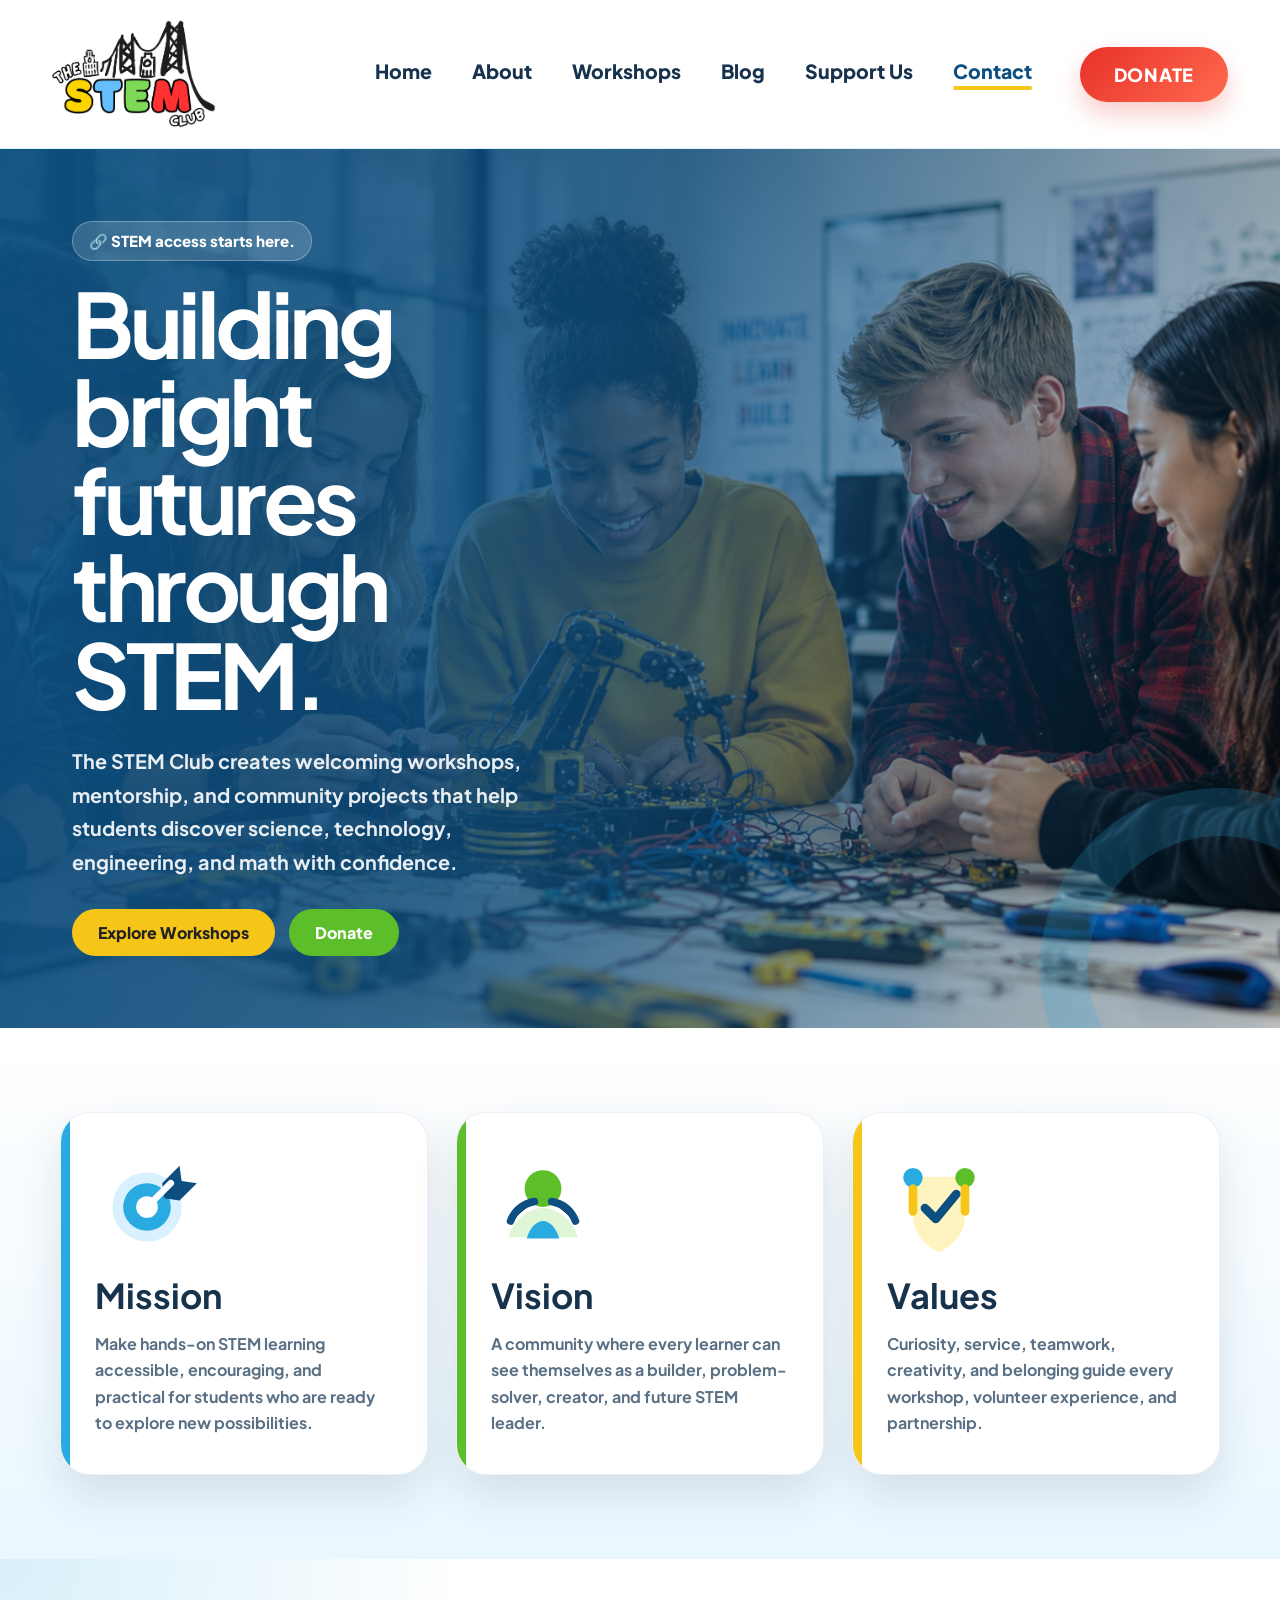
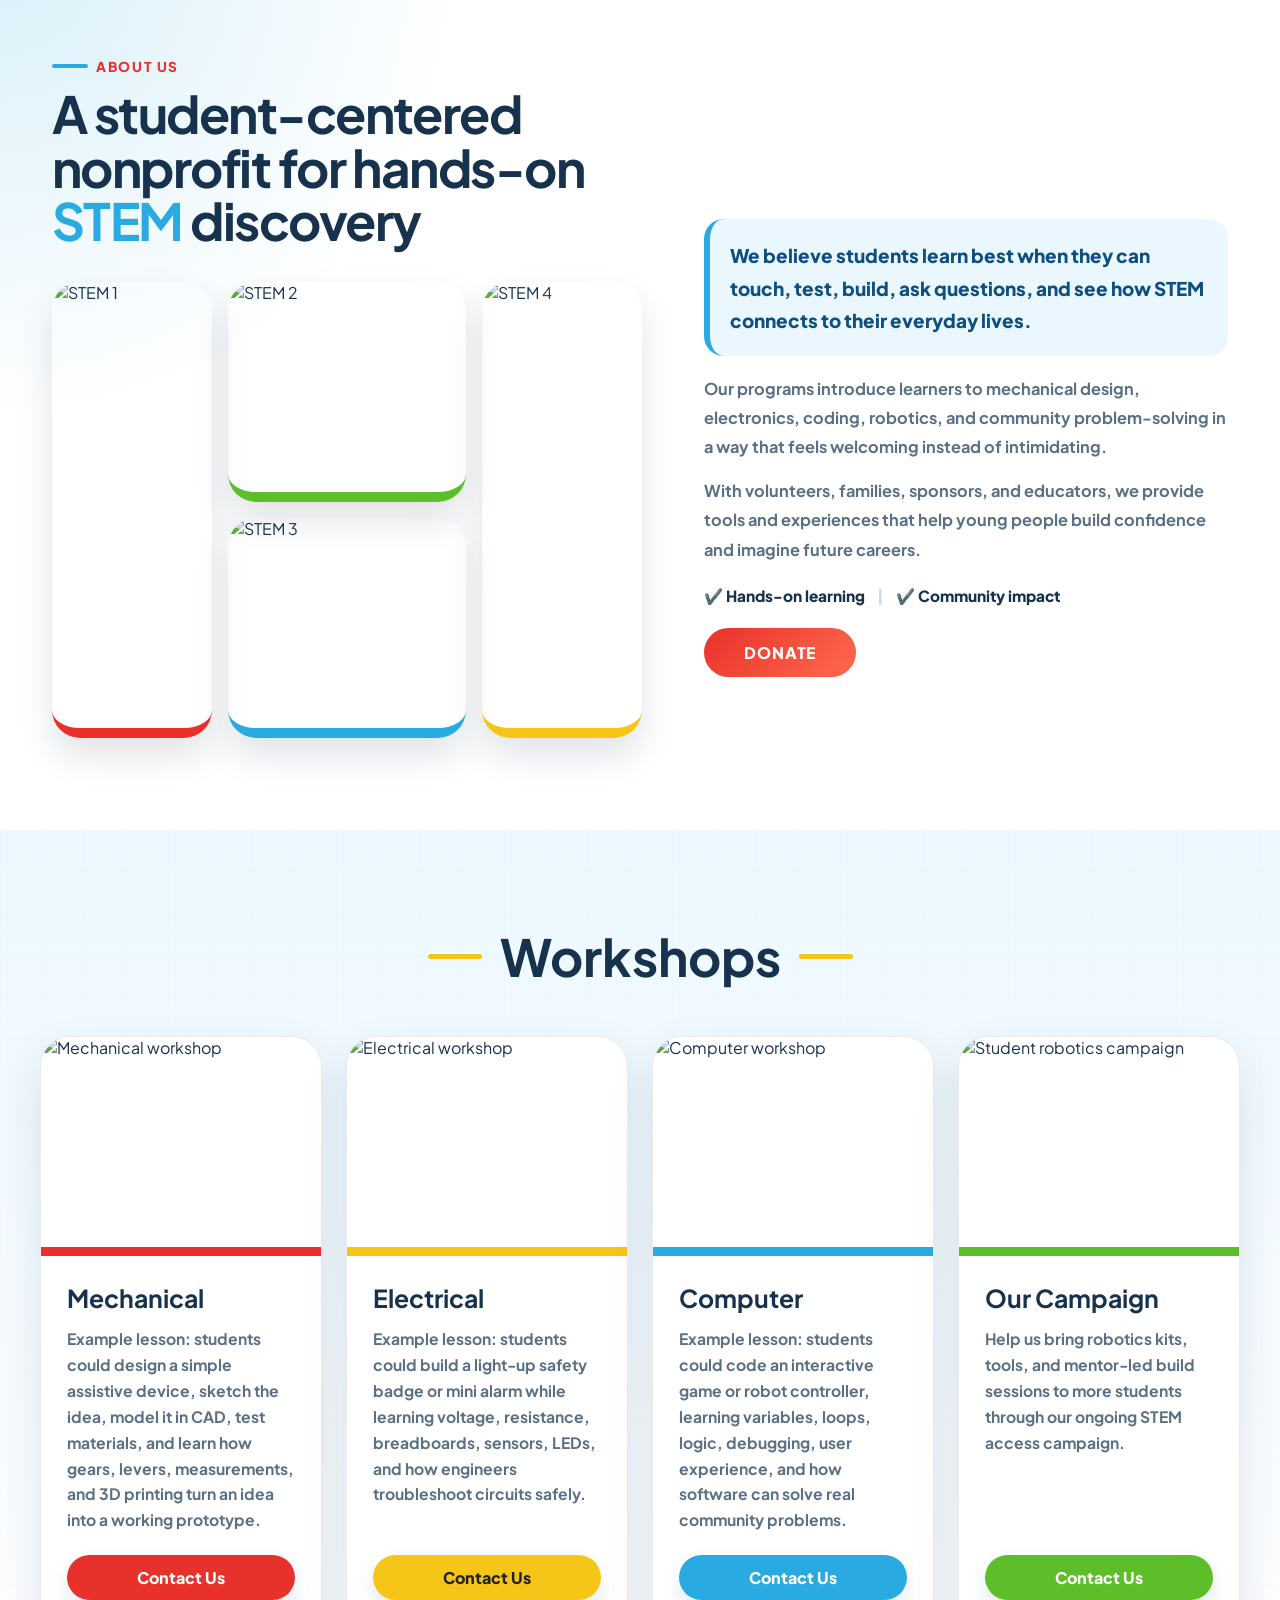
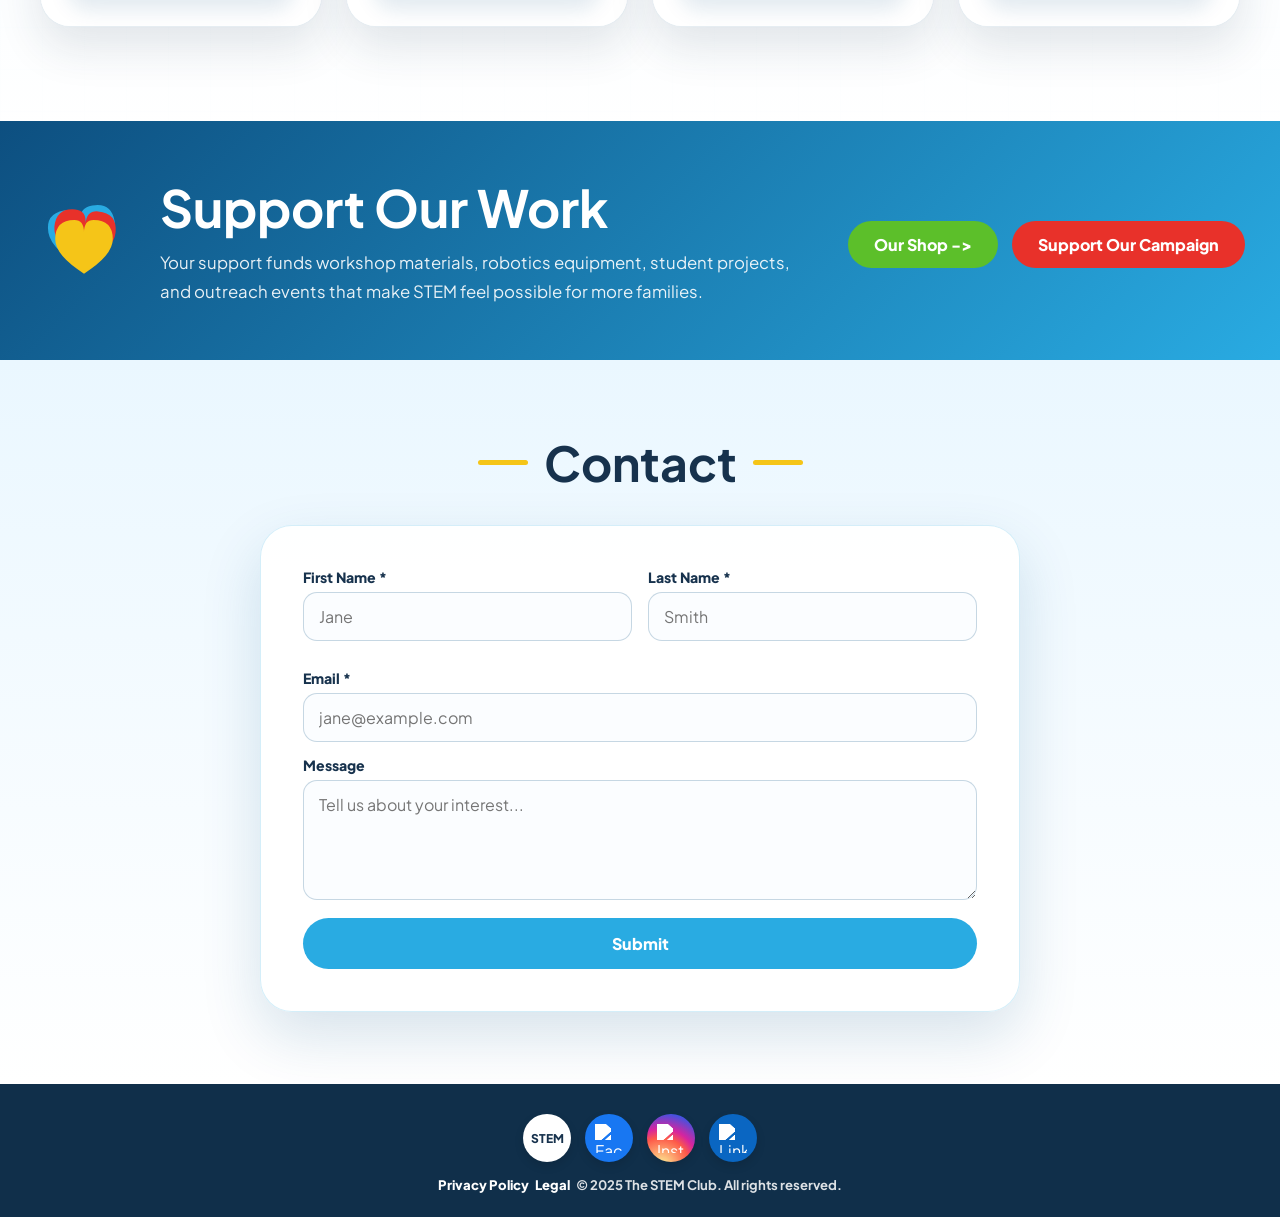
==== commit 0103b4ab: "Refresh navigation and support layouts" ====
--- a/index.html
+++ b/index.html
@@ -25,7 +25,7 @@
       <li><a href="blog.html">Blog</a></li>
       <li><a href="support.html">Support Us</a></li>
       <li><a href="index.html#contact">Contact</a></li>
-      <li><a href="support.html#donate" class="btn-donate">DONATE</a></li>
+      <li><a href="support.html#payment" class="btn-donate">DONATE</a></li>
     </ul>
   </nav>
 
@@ -37,7 +37,7 @@
       <p class="hero-subtitle">The STEM Club creates welcoming workshops, mentorship, and community projects that help students discover science, technology, engineering, and math with confidence.</p>
       <div class="hero-btns">
         <a href="#workshops" class="btn-pill-yellow">Explore Workshops</a>
-        <a href="support.html#donate" class="btn-pill-green">Donate</a>
+        <a href="support.html#payment" class="btn-pill-green">Donate</a>
       </div>
     </div>
     <div class="home-hero-right">
@@ -55,24 +55,27 @@
     <div class="mvv-grid">
       <!-- Mission — blue -->
       <div class="mvv-card mvv-blue">
-        <div class="mvv-icon">🎯</div>
+        <div class="mvv-icon" aria-hidden="true">
+          <svg viewBox="0 0 96 96" role="img" focusable="false"><circle cx="48" cy="48" r="32" fill="#d9f1ff"/><circle cx="48" cy="48" r="22" fill="#29ABE2"/><circle cx="48" cy="48" r="10" fill="#fff"/><path d="M62 26 78 10l2 14 14 2-16 16-14-2-2-14Z" fill="#0d4f80"/><path d="m48 48 22-22" stroke="#fff" stroke-width="6" stroke-linecap="round"/></svg>
+        </div>
         <h3>Mission</h3>
         <p>Make hands-on STEM learning accessible, encouraging, and practical for students who are ready to explore new possibilities.</p>
-        <button class="btn-mvv-white">View Details</button>
       </div>
       <!-- Vision — green -->
       <div class="mvv-card mvv-green">
-        <div class="mvv-icon">👥</div>
+        <div class="mvv-icon" aria-hidden="true">
+          <svg viewBox="0 0 96 96" role="img" focusable="false"><path d="M16 76c5-17 19-27 32-27s27 10 32 27" fill="#dff6d7"/><circle cx="48" cy="31" r="17" fill="#5CBF2A"/><path d="M18 61c4-10 12-16 22-18M78 61c-4-10-12-16-22-18" stroke="#0d4f80" stroke-width="7" stroke-linecap="round"/><path d="M33 77c3-10 9-16 15-16s12 6 15 16" fill="#29ABE2"/></svg>
+        </div>
         <h3>Vision</h3>
         <p>A community where every learner can see themselves as a builder, problem-solver, creator, and future STEM leader.</p>
-        <button class="btn-mvv-white">View Details</button>
       </div>
       <!-- Values — yellow -->
       <div class="mvv-card mvv-yellow">
-        <div class="mvv-icon">🤝</div>
+        <div class="mvv-icon" aria-hidden="true">
+          <svg viewBox="0 0 96 96" role="img" focusable="false"><path d="M24 20h48v36c0 17-12 28-24 34-12-6-24-17-24-34V20Z" fill="#fff4bf"/><path d="M35 49 45 59 64 36" fill="none" stroke="#0d4f80" stroke-width="8" stroke-linecap="round" stroke-linejoin="round"/><circle cx="24" cy="21" r="9" fill="#29ABE2"/><circle cx="72" cy="21" r="9" fill="#5CBF2A"/><path d="M24 31v21M72 31v21" stroke="#F5C518" stroke-width="8" stroke-linecap="round"/></svg>
+        </div>
         <h3>Values</h3>
         <p>Curiosity, service, teamwork, creativity, and belonging guide every workshop, volunteer experience, and partnership.</p>
-        <button class="btn-mvv-white">View Details</button>
       </div>
     </div>
   </section>
@@ -99,7 +102,7 @@
           <span class="sep">|</span>
           <span>✔️ Community impact</span>
         </div>
-        <a href="support.html#donate" class="btn-donate-red">DONATE</a>
+        <a href="support.html#payment" class="btn-donate-red">DONATE</a>
       </div>
     </div>
   </section>
@@ -107,65 +110,51 @@
   <!-- WORKSHOPS -->
   <section class="workshops-section" id="workshops">
     <div class="workshops-title-deco">
-      <div class="dash red-dash"></div>
-      <h2>Workshops 🔩</h2>
-      <div class="dash red-dash"></div>
-    </div>
-    <div class="workshops-inner">
-      <!-- Left: workshop cards -->
-      <div class="workshop-cards">
-        <!-- Mechanical -->
-        <div class="workshop-row ws-red">
-          <div class="ws-img">
-            <img src="https://images.unsplash.com/photo-1581092921461-7031e88a2405?w=1000&q=80" alt="Mechanical"/>
-          </div>
-          <div class="ws-body">
-            <h3>Mechanical</h3>
-            <p>Example lesson: students could design a simple assistive device, sketch the idea, model it in CAD, test materials, and learn how gears, levers, measurements, and 3D printing turn an idea into a working prototype.</p>
-          </div>
-        </div>
-        <!-- Electrical -->
-        <div class="workshop-row ws-yellow">
-          <div class="ws-body ws-body-left">
-            <h3>Electrical</h3>
-            <p>Example lesson: students could build a light-up safety badge or mini alarm while learning voltage, resistance, breadboards, sensors, LEDs, and how engineers troubleshoot circuits safely.</p>
-          </div>
-          <div class="ws-img">
-            <img src="https://images.unsplash.com/photo-1518770660439-4636190af475?w=1000&q=80" alt="Electrical"/>
-          </div>
-        </div>
-        <!-- Computer -->
-        <div class="workshop-row ws-blue">
-          <div class="ws-img">
-            <img src="https://images.unsplash.com/photo-1515879218367-8466d910aaa4?w=1000&q=80" alt="Computer"/>
-          </div>
-          <div class="ws-body">
-            <h3>Computer</h3>
-            <p>Example lesson: students could code an interactive game or robot controller, learning variables, loops, logic, debugging, user experience, and how software can solve real community problems.</p>
-          </div>
-        </div>
-      </div>
-
-      <!-- Right: Urgent Causes -->
-      <div class="urgent-causes">
-        <h4 class="urgent-title">Our Campaign</h4>
-        <div class="urgent-divider"></div>
-       <img src="https://images.unsplash.com/photo-1485827404703-89b55fcc595e?w=800&q=80" alt="Student robotics campaign" class="urgent-img"/>
-        <p class="urgent-caption">Help us bring robotics kits, tools, and mentor-led build sessions to more students.</p>
-        <div class="urgent-goal-row">
-          <span>Goal</span>
-          <span>Raised</span>
-        </div>
-        <div class="urgent-amounts">
-          <span>$7,000</span>
-          <span>$2,450</span>
-        </div>
-        <div class="donation-amounts">
-          <span>$10</span><span>$35</span><span>$50</span><span>$99</span>
-        </div>
-        <input type="text" placeholder="Custom Amount" class="custom-amount"/>
-        <a href="support.html#donate" class="btn-donate-orange">Donate Now</a>
-      </div>
+      <div class="dash yellow-dash"></div>
+      <h2>Workshops</h2>
+      <div class="dash yellow-dash"></div>
+    </div>
+    <div class="workshop-cards">
+      <article class="workshop-card ws-red">
+        <div class="ws-img">
+          <img src="https://images.unsplash.com/photo-1581092921461-7031e88a2405?w=1000&q=80" alt="Mechanical workshop"/>
+        </div>
+        <div class="ws-body">
+          <h3>Mechanical</h3>
+          <p>Example lesson: students could design a simple assistive device, sketch the idea, model it in CAD, test materials, and learn how gears, levers, measurements, and 3D printing turn an idea into a working prototype.</p>
+          <a href="#contact" class="ws-btn">Contact Us</a>
+        </div>
+      </article>
+      <article class="workshop-card ws-yellow">
+        <div class="ws-img">
+          <img src="https://images.unsplash.com/photo-1518770660439-4636190af475?w=1000&q=80" alt="Electrical workshop"/>
+        </div>
+        <div class="ws-body">
+          <h3>Electrical</h3>
+          <p>Example lesson: students could build a light-up safety badge or mini alarm while learning voltage, resistance, breadboards, sensors, LEDs, and how engineers troubleshoot circuits safely.</p>
+          <a href="#contact" class="ws-btn">Contact Us</a>
+        </div>
+      </article>
+      <article class="workshop-card ws-blue">
+        <div class="ws-img">
+          <img src="https://images.unsplash.com/photo-1515879218367-8466d910aaa4?w=1000&q=80" alt="Computer workshop"/>
+        </div>
+        <div class="ws-body">
+          <h3>Computer</h3>
+          <p>Example lesson: students could code an interactive game or robot controller, learning variables, loops, logic, debugging, user experience, and how software can solve real community problems.</p>
+          <a href="#contact" class="ws-btn">Contact Us</a>
+        </div>
+      </article>
+      <article class="workshop-card ws-green">
+        <div class="ws-img">
+          <img src="https://images.unsplash.com/photo-1485827404703-89b55fcc595e?w=1000&q=80" alt="Student robotics campaign"/>
+        </div>
+        <div class="ws-body">
+          <h3>Our Campaign</h3>
+          <p>Help us bring robotics kits, tools, and mentor-led build sessions to more students through our ongoing STEM access campaign.</p>
+          <a href="#contact" class="ws-btn">Contact Us</a>
+        </div>
+      </article>
     </div>
   </section>
 
@@ -185,7 +174,7 @@
     </div>
     <div class="sw-btns">
       <a href="support.html#shop" class="btn-green-pill">Our Shop -></a>
-      <a href="support.html#donate" class="btn-red-pill">Support Our Campaign</a>
+      <a href="support.html#payment" class="btn-red-pill">Support Our Campaign</a>
     </div>
   </section>
 
@@ -196,7 +185,7 @@
       <h2>Contact</h2>
       <div class="dash"></div>
     </div>
-    <div class="contact-form-card">
+    <form class="contact-form-card">
       <div class="form-row">
         <div class="form-group">
           <label>First Name *</label>
@@ -215,8 +204,8 @@
         <label>Message</label>
         <textarea placeholder="Tell us about your interest..."></textarea>
       </div>
-      <button class="btn-submit" onclick="event.preventDefault()">Submit</button>
-    </div>
+      <button type="submit" class="btn-submit">Submit</button>
+    </form>
   </section>
 
 <!-- FOOTER -->
--- a/shared.css
+++ b/shared.css
@@ -2,12 +2,12 @@
    The STEM Club — shared nonprofit brand system
    ============================================= */
 
-@import url('https://fonts.googleapis.com/css2?family=Nunito:wght@400;600;700;800;900&family=Fredoka:wght@500;600;700&display=swap');
+@import url('https://fonts.googleapis.com/css2?family=Plus+Jakarta+Sans:wght@400;500;600;700;800;900&display=swap');
 
 *, *::before, *::after { box-sizing: border-box; margin: 0; padding: 0; }
 html { scroll-behavior: smooth; }
 body {
-  font-family: 'Nunito', sans-serif;
+  font-family: 'Plus Jakarta Sans', sans-serif;
   color: #17324d;
   background: #f7fbff;
   overflow-x: hidden;
@@ -163,26 +163,24 @@
   width: 36px;
   height: 4px;
   border-radius: 99px;
-  background: linear-gradient(90deg, var(--red), var(--yellow), var(--green), var(--blue));
+  background: var(--blue);
 }
 
 /* ── SUPPORT OUR WORK BANNER ── */
 .support-work-banner {
-  background:
-    radial-gradient(circle at top left, rgba(245,197,24,0.35), transparent 30%),
-    linear-gradient(135deg, var(--dark-blue), var(--blue));
-  display: flex;
-  flex-direction: column;
+  background: linear-gradient(135deg, var(--dark-blue), var(--blue));
+  display: grid;
+  grid-template-columns: auto minmax(260px, 660px) auto;
   align-items: center;
   justify-content: center;
-  gap: 18px;
-  padding: 58px 32px;
-  text-align: center;
+  gap: 28px;
+  padding: 54px 32px;
+  text-align: left;
 }
 .support-work-banner .heart-icon,
 .support-work-banner .heart-icon svg { width: 96px; height: 96px; }
 .support-work-banner .sw-text h2 {
-  font-family: 'Fredoka', cursive;
+  font-family: 'Plus Jakarta Sans', sans-serif;
   font-size: clamp(2rem, 4vw, 3.3rem);
   color: #fff;
   margin-bottom: 10px;
@@ -192,7 +190,7 @@
   color: rgba(255,255,255,0.9);
   max-width: 720px;
   line-height: 1.7;
-  margin: 0 auto;
+  margin: 0;
 }
 .support-work-banner .sw-btns {
   display: flex;
@@ -216,22 +214,22 @@
 }
 .section-title-deco .dash {
   width: 50px; height: 5px;
-  background: linear-gradient(90deg, var(--red), var(--yellow));
+  background: var(--yellow);
   border-radius: 99px;
 }
 .section-title-deco h2 {
-  font-family: 'Fredoka', cursive;
+  font-family: 'Plus Jakarta Sans', sans-serif;
   font-size: clamp(2rem, 4vw, 3rem);
   color: var(--ink);
 }
 .contact-form-card {
-  background: #fff;
-  border-radius: 28px;
-  padding: 38px 40px;
-  max-width: 680px;
+  background: rgba(255,255,255,0.94);
+  border-radius: 32px;
+  padding: 42px;
+  max-width: 760px;
   margin: 0 auto;
-  box-shadow: var(--shadow);
-  border: 1px solid rgba(41,171,226,0.16);
+  box-shadow: 0 24px 60px rgba(13,79,128,0.16);
+  border: 1px solid rgba(41,171,226,0.2);
 }
 .contact-form-card .form-row {
   display: grid;
@@ -251,7 +249,7 @@
   border: 1px solid rgba(13,79,128,0.22);
   border-radius: 14px;
   padding: 13px 15px;
-  font-family: 'Nunito', sans-serif;
+  font-family: 'Plus Jakarta Sans', sans-serif;
   font-size: 1rem;
   outline: none;
   transition: border-color 0.2s, box-shadow 0.2s;
@@ -271,19 +269,19 @@
 .contact-form-card textarea { resize: vertical; min-height: 120px; }
 .btn-submit {
   width: 100%;
-  background: var(--red);
+  background: var(--blue);
   color: #fff;
   border: none;
   border-radius: 999px;
   padding: 15px;
-  font-family: 'Nunito', sans-serif;
+  font-family: 'Plus Jakarta Sans', sans-serif;
   font-weight: 900;
   font-size: 1rem;
   cursor: pointer;
   transition: transform 0.2s, background 0.2s;
   margin-top: 4px;
 }
-.btn-submit:hover { background: #c0221b; transform: translateY(-2px); }
+.btn-submit:hover { background: var(--dark-blue); transform: translateY(-2px); }
 
 /* ── FOOTER ── */
 .site-footer {
@@ -320,3 +318,10 @@
   .contact-form-card .form-row { grid-template-columns: 1fr; }
   .support-work-banner .sw-btns { flex-direction: column; width: min(100%, 320px); }
 }
+
+
+/* Responsive support banner layout */
+@media (max-width: 900px) {
+  .support-work-banner { grid-template-columns: 1fr; text-align: center; }
+  .support-work-banner .sw-text p { margin: 0 auto; }
+}
--- a/home.css
+++ b/home.css
@@ -19,7 +19,7 @@
   width: 360px;
   height: 360px;
   border-radius: 50%;
-  border: 48px solid rgba(245,197,24,0.34);
+  border: 48px solid rgba(41,171,226,0.2);
 }
 .home-hero-left { padding: 72px 52px 72px 72px; position: relative; z-index: 1; }
 .home-hero-right { min-height: 100%; }
@@ -35,7 +35,7 @@
   margin-bottom: 18px;
 }
 .home-hero-left h1 {
-  font-family: 'Fredoka', cursive;
+  font-family: 'Plus Jakarta Sans', sans-serif;
   font-size: clamp(3.4rem, 7vw, 6.8rem);
   color: #fff;
   line-height: 0.98;
@@ -54,8 +54,8 @@
 .home-hero .hero-video-thumb { display: none; }
 
 .mvv-section {
-  padding: 80px 40px;
-  background: linear-gradient(180deg, #fff 0%, var(--sky-soft) 100%);
+  padding: 84px 40px;
+  background: linear-gradient(180deg, #fff 0%, #eaf7ff 100%);
 }
 .mvv-grid {
   display: grid;
@@ -66,8 +66,8 @@
 }
 .mvv-card {
   border-radius: 30px;
-  padding: 36px 30px 34px;
-  min-height: 275px;
+  padding: 42px 34px 38px;
+  min-height: 295px;
   display: flex;
   flex-direction: column;
   gap: 14px;
@@ -88,36 +88,23 @@
 .mvv-green { --card-color: var(--green); }
 .mvv-yellow { --card-color: var(--yellow); }
 .mvv-icon {
-  width: 62px;
-  height: 62px;
-  border-radius: 20px;
-  background: color-mix(in srgb, var(--card-color) 18%, white);
+  width: 104px;
+  height: 104px;
   display: grid;
   place-items: center;
-  font-size: 2rem;
-}
+}
+.mvv-icon svg { width: 100%; height: 100%; }
 .mvv-card h3 {
-  font-family: 'Fredoka', cursive;
-  font-size: 1.75rem;
+  font-family: 'Plus Jakarta Sans', sans-serif;
+  font-size: 2.15rem;
   color: var(--ink);
 }
 .mvv-card p { font-size: 1rem; line-height: 1.65; color: var(--muted); font-weight: 700; }
-.btn-mvv-white {
-  margin-top: auto;
-  align-self: flex-start;
-  background: var(--ink);
-  color: #fff;
-  border: none;
-  border-radius: 999px;
-  padding: 10px 18px;
-  font-weight: 900;
-  cursor: pointer;
-}
 
 .about-section {
   padding: 92px 52px;
   background:
-    radial-gradient(circle at left top, rgba(245,197,24,0.22), transparent 28%),
+    radial-gradient(circle at left top, rgba(41,171,226,0.18), transparent 30%),
     #fff;
 }
 .about-inner {
@@ -130,14 +117,14 @@
 }
 .about-eyebrow { margin-bottom: 12px; }
 .about-title {
-  font-family: 'Fredoka', cursive;
+  font-family: 'Plus Jakarta Sans', sans-serif;
   font-size: clamp(2.2rem, 4vw, 4rem);
   line-height: 1.05;
   color: var(--ink);
   margin-bottom: 34px;
   letter-spacing: -0.03em;
 }
-.stem-colored { color: var(--red); }
+.stem-colored { color: var(--blue); }
 .about-photos {
   display: grid;
   grid-template-columns: 0.82fr 1.22fr 0.82fr;
@@ -179,7 +166,7 @@
   border: none;
   border-radius: 999px;
   padding: 14px 40px;
-  font-family: 'Nunito', sans-serif;
+  font-family: 'Plus Jakarta Sans', sans-serif;
   font-weight: 900;
   font-size: 1rem;
   cursor: pointer;
@@ -187,81 +174,68 @@
 }
 
 .workshops-section {
-  padding: 90px 40px;
-  background: linear-gradient(180deg, var(--cream), #fff);
+  padding: 94px 40px;
+  background:
+    linear-gradient(rgba(234,247,255,0.84), rgba(255,255,255,0.96)),
+    linear-gradient(90deg, rgba(41,171,226,0.13) 1px, transparent 1px),
+    linear-gradient(0deg, rgba(41,171,226,0.13) 1px, transparent 1px);
+  background-size: auto, 42px 42px, 42px 42px;
 }
 .workshops-title-deco { display: flex; align-items: center; gap: 18px; justify-content: center; margin-bottom: 48px; }
-.workshops-title-deco h2 { font-family: 'Fredoka', cursive; font-size: clamp(2.2rem, 4vw, 3.4rem); color: var(--ink); }
+.workshops-title-deco h2 { font-family: 'Plus Jakarta Sans', sans-serif; font-size: clamp(2.2rem, 4vw, 3.4rem); color: var(--ink); }
 .dash { width: 54px; height: 5px; border-radius: 99px; }
-.red-dash { background: linear-gradient(90deg, var(--red), var(--yellow)); }
-.workshops-inner {
-  display: grid;
-  grid-template-columns: minmax(0, 1fr) 350px;
-  gap: 34px;
-  max-width: 1230px;
+.yellow-dash { background: var(--yellow); }
+.workshop-cards {
+  display: grid;
+  grid-template-columns: repeat(4, 1fr);
+  gap: 24px;
+  max-width: 1280px;
   margin: 0 auto;
-  align-items: start;
-}
-.workshop-cards { display: flex; flex-direction: column; gap: 34px; }
-.workshop-row {
-  display: grid;
-  grid-template-columns: 44% 1fr;
-  gap: 28px;
-  align-items: center;
-  border: none;
-  box-shadow: none;
-  border-radius: 0;
-  overflow: visible;
-  background: transparent;
-}
-.workshop-row:nth-child(even) { grid-template-columns: 1fr 44%; }
-.ws-img img {
-  width: 100%;
-  min-height: 330px;
-  height: 100%;
-  object-fit: cover;
-  border-radius: 32px;
-  box-shadow: var(--shadow);
-}
-.ws-body {
-  padding: 34px;
-  background: rgba(255,255,255,0.82);
-  border-radius: 28px;
-  border: 1px solid rgba(13,79,128,0.1);
-}
-.ws-body-left { order: -1; }
-.ws-body h3 { font-family: 'Fredoka', cursive; font-size: 2rem; margin-bottom: 12px; color: var(--ink); }
-.ws-red .ws-body { border-left: 8px solid var(--red); }
-.ws-yellow .ws-body { border-left: 8px solid var(--yellow); }
-.ws-blue .ws-body { border-left: 8px solid var(--blue); }
-.ws-body p { font-size: 1.03rem; color: var(--muted); line-height: 1.75; font-weight: 700; }
-
-.urgent-causes {
+}
+.workshop-card {
   background: #fff;
   border-radius: 30px;
-  padding: 24px;
+  overflow: hidden;
+  display: flex;
+  flex-direction: column;
   box-shadow: var(--shadow);
-  position: sticky;
-  top: 170px;
-}
-.urgent-title { font-family: 'Fredoka', cursive; font-size: 1.4rem; color: var(--ink); margin-bottom: 8px; }
-.urgent-divider { height: 5px; background: linear-gradient(90deg, var(--yellow), var(--green)); width: 70px; border-radius: 99px; margin-bottom: 16px; }
-.urgent-img { width: 100%; border-radius: 24px; aspect-ratio: 4/3; object-fit: cover; margin-bottom: 14px; }
-.urgent-caption { font-weight: 900; font-size: 1rem; color: var(--ink); margin-bottom: 14px; line-height: 1.5; }
-.urgent-goal-row, .urgent-amounts { display: flex; justify-content: space-between; }
-.urgent-goal-row { font-size: 0.82rem; font-weight: 900; color: var(--muted); }
-.urgent-amounts { font-size: 1.05rem; font-weight: 900; color: var(--ink); margin-bottom: 14px; }
-.donation-amounts { display: flex; gap: 8px; flex-wrap: wrap; margin-bottom: 12px; }
-.donation-amounts span { background: var(--sky-soft); border-radius: 999px; padding: 8px 13px; font-size: 0.88rem; font-weight: 900; cursor: pointer; }
-.donation-amounts span:hover { background: var(--yellow); }
-.custom-amount { width: 100%; border: 1px solid rgba(13,79,128,0.2); border-radius: 14px; padding: 12px 14px; font-family: 'Nunito', sans-serif; font-size: 0.94rem; margin-bottom: 12px; outline: none; }
-.btn-donate-orange { width: 100%; background: var(--yellow); color: #222; border: none; border-radius: 999px; padding: 13px; font-family: 'Nunito', sans-serif; font-weight: 900; font-size: 0.96rem; cursor: pointer; }
+  border: 1px solid rgba(13,79,128,0.1);
+}
+.ws-img { aspect-ratio: 4 / 3; overflow: hidden; }
+.ws-img img { width: 100%; height: 100%; object-fit: cover; }
+.ws-body {
+  padding: 26px;
+  background: #fff;
+  border-top: 9px solid var(--workshop-color);
+  flex: 1;
+  display: flex;
+  flex-direction: column;
+}
+.ws-body h3 { font-family: 'Plus Jakarta Sans', sans-serif; font-size: 1.55rem; margin-bottom: 12px; color: var(--ink); }
+.ws-red { --workshop-color: var(--red); }
+.ws-yellow { --workshop-color: var(--yellow); }
+.ws-blue { --workshop-color: var(--blue); }
+.ws-green { --workshop-color: var(--green); }
+.ws-body p { font-size: 0.98rem; color: var(--muted); line-height: 1.65; font-weight: 700; flex: 1; }
+.ws-btn {
+  margin-top: 22px;
+  display: inline-flex;
+  justify-content: center;
+  align-items: center;
+  border-radius: 999px;
+  padding: 12px 18px;
+  background: var(--workshop-color);
+  color: #fff;
+  font-weight: 900;
+  box-shadow: 0 10px 20px rgba(13,79,128,0.12);
+}
+.ws-yellow .ws-btn { color: #222; }
 
 @media (max-width: 980px) {
-  .home-hero, .about-inner, .workshops-inner, .mvv-grid { grid-template-columns: 1fr; }
+  .home-hero, .about-inner, .mvv-grid { grid-template-columns: 1fr; }
+  .workshop-cards { grid-template-columns: repeat(2, 1fr); }
   .home-hero-left { padding: 64px 30px; }
   .about-right { padding-top: 0; }
-  .urgent-causes { position: static; }
 }
 @media (max-width: 700px) {
   .about-section, .workshops-section { padding-left: 20px; padding-right: 20px; }
@@ -269,8 +243,7 @@
   .about-photo:nth-child(1), .about-photo:nth-child(2), .about-photo:nth-child(3), .about-photo:nth-child(4) { grid-column: auto; grid-row: auto; }
   .about-photo:nth-child(1), .about-photo:nth-child(4) { aspect-ratio: 4/5; }
   .about-photo:nth-child(2), .about-photo:nth-child(3) { aspect-ratio: 16/10; }
-  .workshop-row, .workshop-row:nth-child(even) { grid-template-columns: 1fr; }
-  .ws-body-left { order: 0; }
+  .workshop-cards { grid-template-columns: 1fr; }
 }
 .btn-donate-orange { display: inline-flex; align-items: center; justify-content: center; text-align: center; }
 .btn-donate-red { display: inline-flex; align-items: center; justify-content: center; text-align: center; }
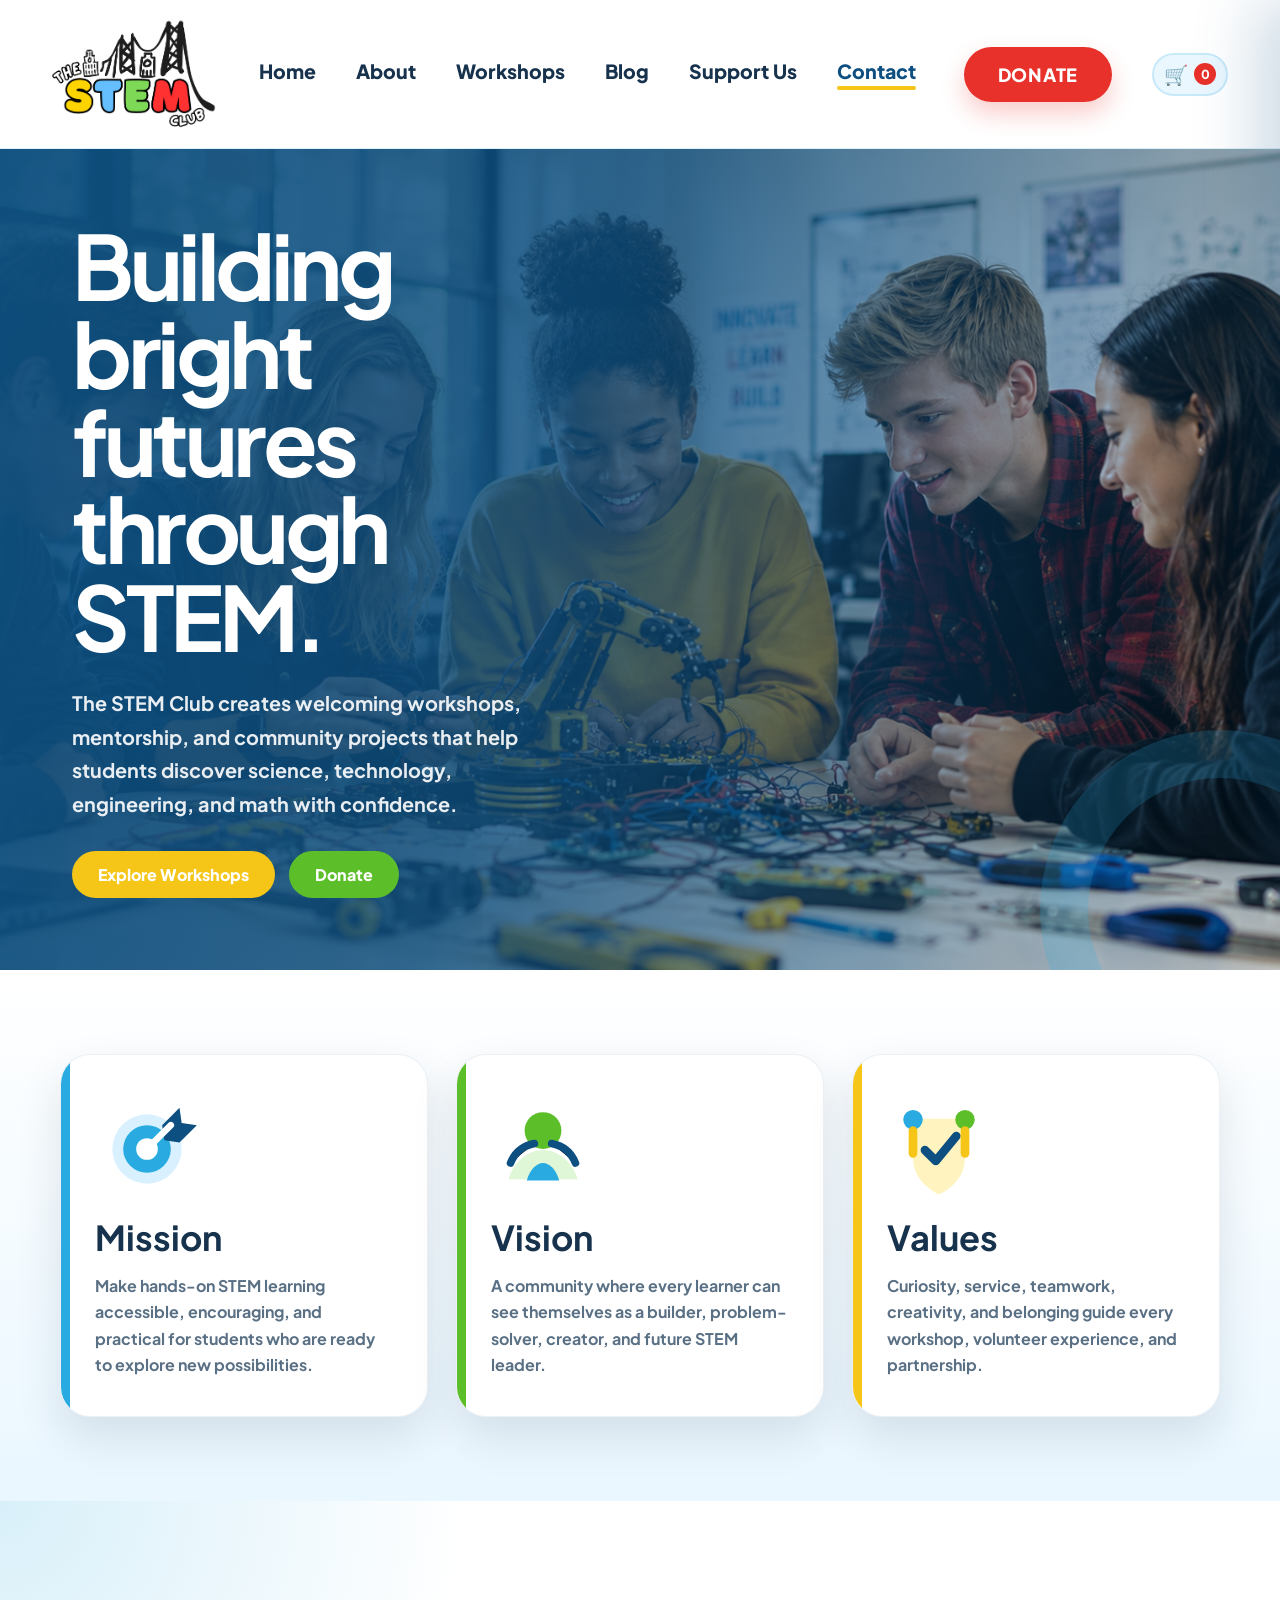
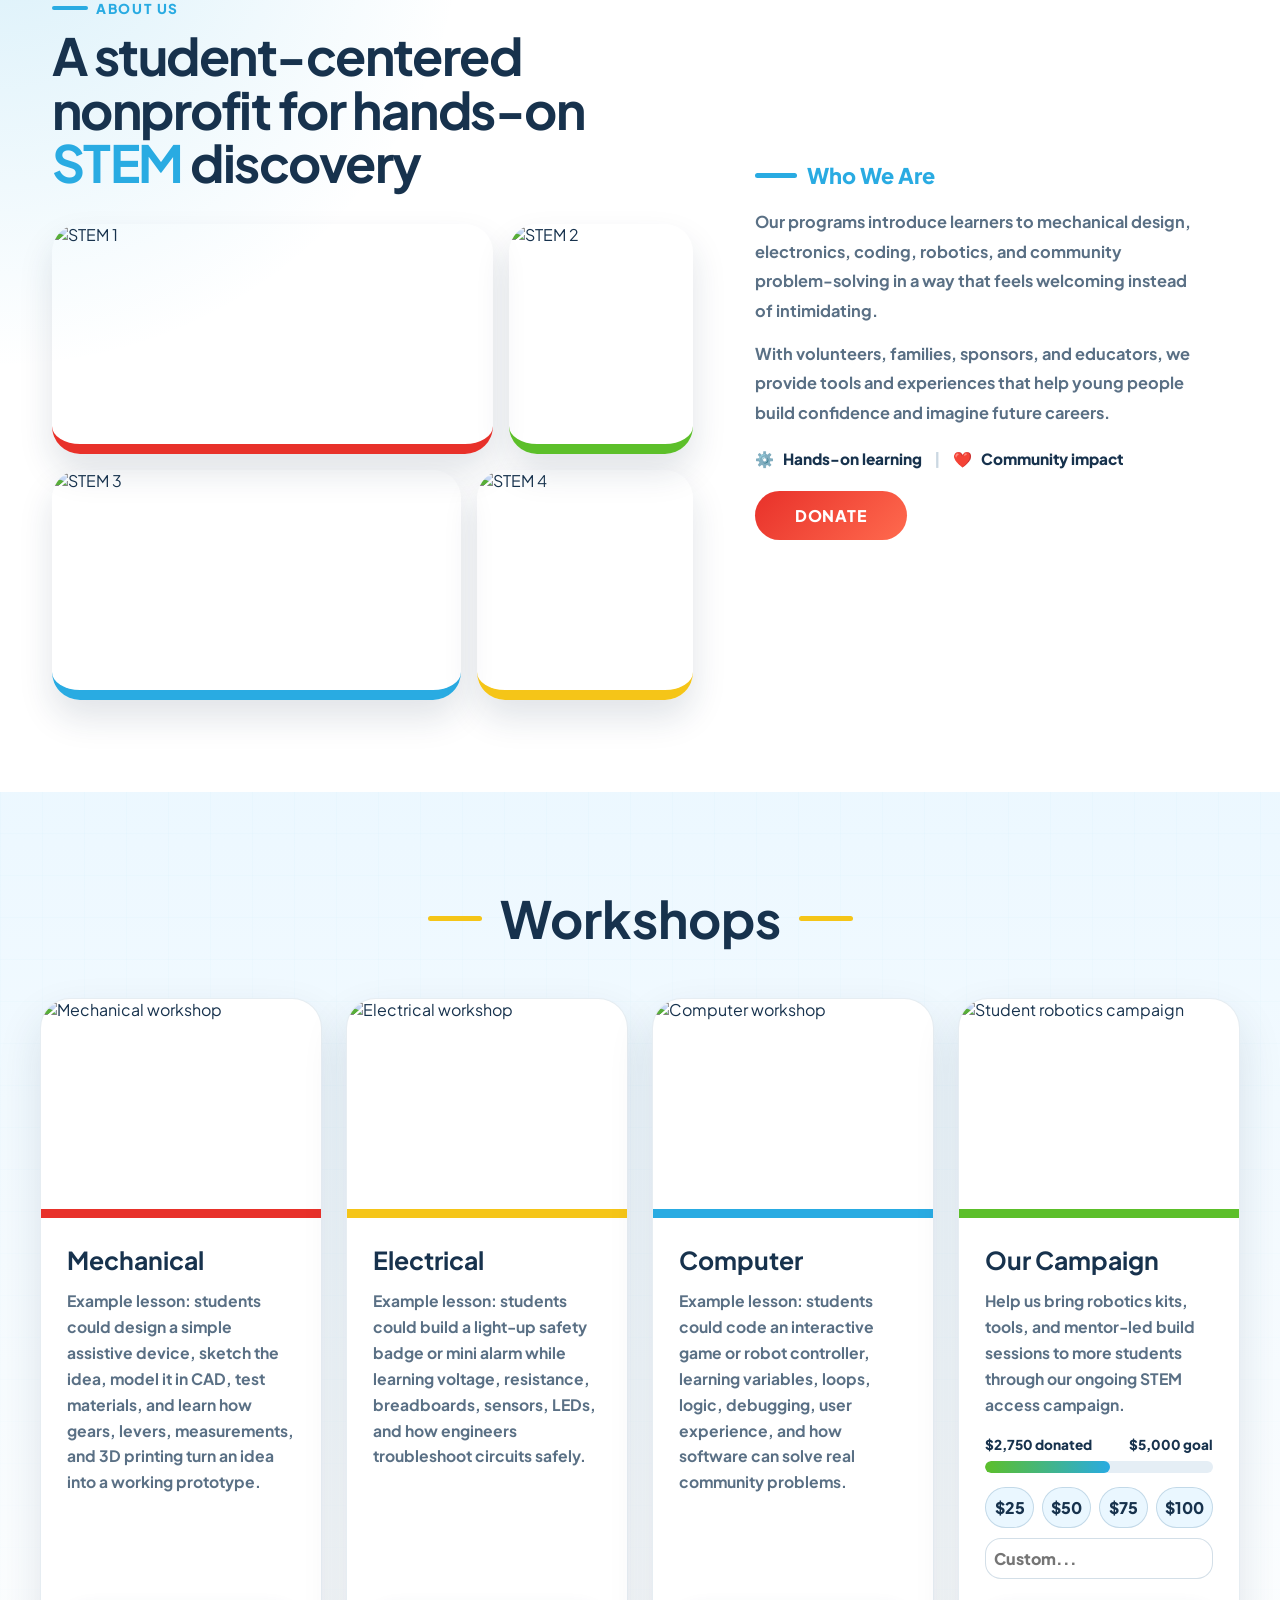
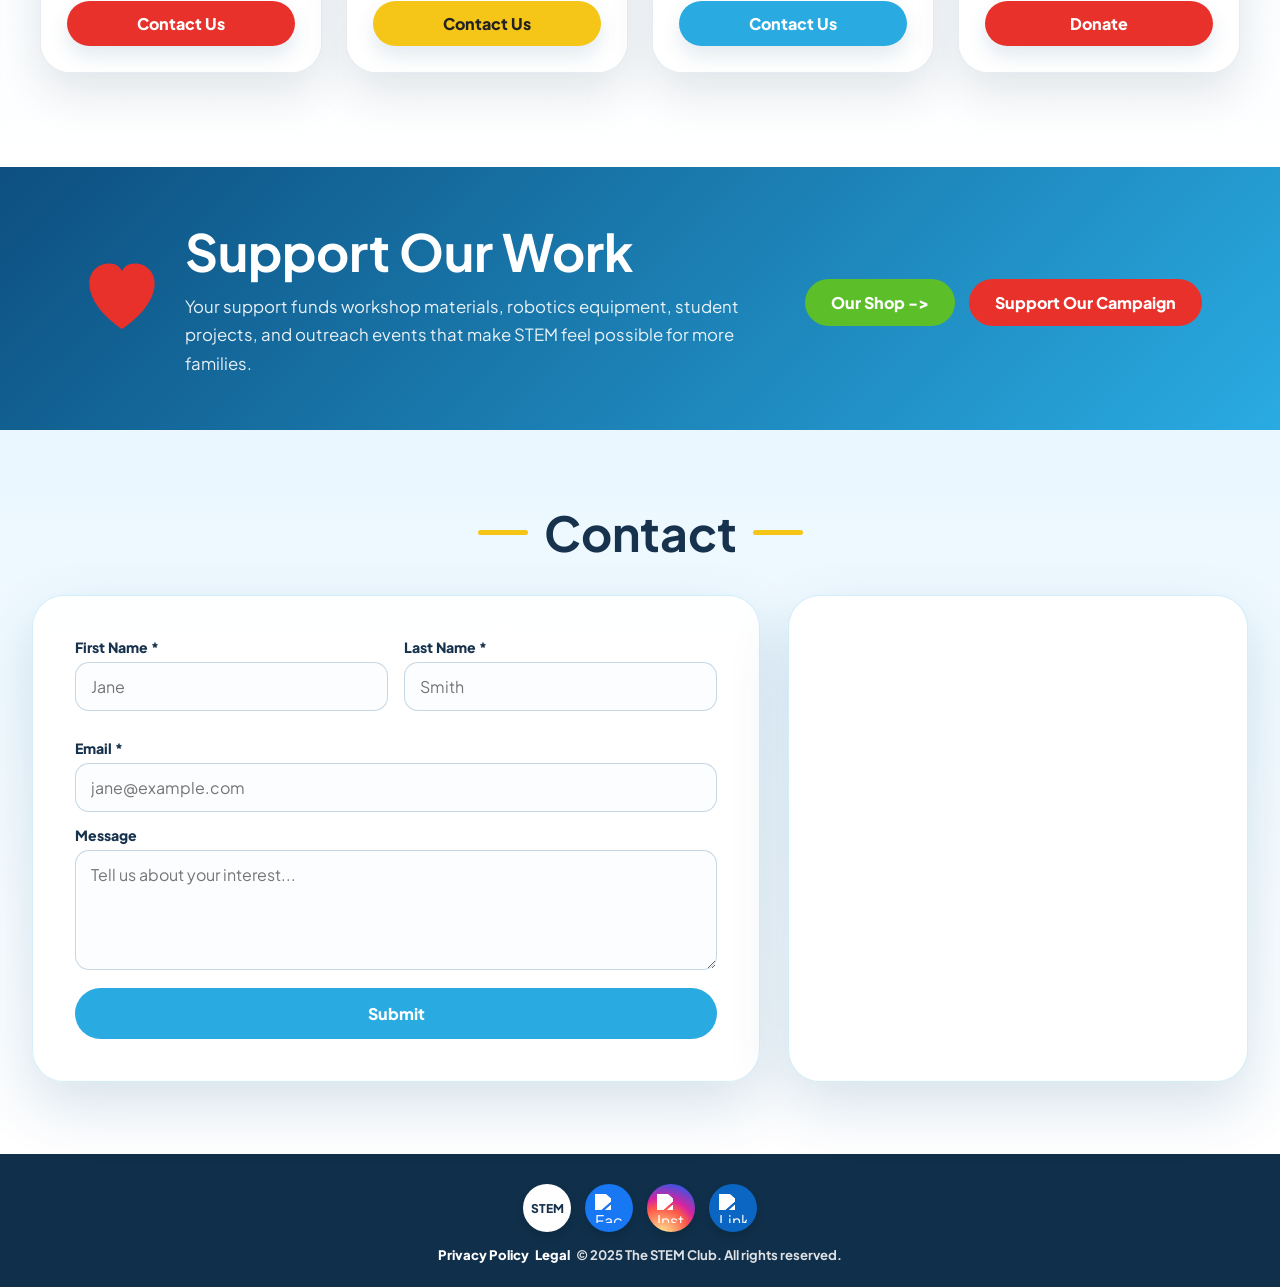
==== commit 6c3c300a: "Update support, checkout, and site navigation" ====
--- a/index.html
+++ b/index.html
@@ -25,19 +25,19 @@
       <li><a href="blog.html">Blog</a></li>
       <li><a href="support.html">Support Us</a></li>
       <li><a href="index.html#contact">Contact</a></li>
-      <li><a href="support.html#payment" class="btn-donate">DONATE</a></li>
+      <li><a href="checkout.html" class="btn-donate">DONATE</a></li>
+      <li><a href="support.html#shop" class="nav-cart" data-cart-nav aria-label="Shopping cart"><span aria-hidden="true">🛒</span><span class="nav-cart-count" data-cart-count>0</span></a></li>
     </ul>
   </nav>
 
   <!-- HERO — split red left / blue right -->
   <section class="home-hero">
     <div class="home-hero-left">
-      <p class="change-world-tag">🔗 STEM access starts here.</p>
       <h1>Building bright futures through STEM.</h1>
       <p class="hero-subtitle">The STEM Club creates welcoming workshops, mentorship, and community projects that help students discover science, technology, engineering, and math with confidence.</p>
       <div class="hero-btns">
         <a href="#workshops" class="btn-pill-yellow">Explore Workshops</a>
-        <a href="support.html#payment" class="btn-pill-green">Donate</a>
+        <a href="checkout.html" class="btn-pill-green">Donate</a>
       </div>
     </div>
     <div class="home-hero-right">
@@ -84,7 +84,7 @@
   <section class="about-section" id="about">
     <div class="about-inner">
       <div class="about-left">
-        <p class="about-eyebrow section-kicker">About Us</p>
+        <p class="about-eyebrow section-kicker section-kicker-blue">About Us</p>
         <h2 class="about-title">A student-centered nonprofit for hands-on <span class="stem-colored">STEM</span> discovery</h2>
         <div class="about-photos">
           <img src="https://images.unsplash.com/photo-1532094349884-543bc11b234d?w=900&q=80" alt="STEM 1" class="about-photo border-red"/>
@@ -94,15 +94,15 @@
         </div>
       </div>
       <div class="about-right">
-        <p class="about-bold-quote">We believe students learn best when they can touch, test, build, ask questions, and see how STEM connects to their everyday lives.</p>
+        <p class="about-who-title">Who We Are</p>
         <p class="about-body">Our programs introduce learners to mechanical design, electronics, coding, robotics, and community problem-solving in a way that feels welcoming instead of intimidating.</p>
         <p class="about-body">With volunteers, families, sponsors, and educators, we provide tools and experiences that help young people build confidence and imagine future careers.</p>
         <div class="about-checks">
-          <span>✔️ Hands-on learning</span>
+          <span><span class="feature-icon" aria-hidden="true">⚙️</span> Hands-on learning</span>
           <span class="sep">|</span>
-          <span>✔️ Community impact</span>
-        </div>
-        <a href="support.html#payment" class="btn-donate-red">DONATE</a>
+          <span><span class="feature-icon" aria-hidden="true">❤️</span> Community impact</span>
+        </div>
+        <a href="checkout.html" class="btn-donate-red">DONATE</a>
       </div>
     </div>
   </section>
@@ -152,7 +152,18 @@
         <div class="ws-body">
           <h3>Our Campaign</h3>
           <p>Help us bring robotics kits, tools, and mentor-led build sessions to more students through our ongoing STEM access campaign.</p>
-          <a href="#contact" class="ws-btn">Contact Us</a>
+          <div class="campaign-progress" aria-label="Campaign progress toward $5,000 goal">
+            <div class="campaign-progress-label"><span>$2,750 donated</span><span>$5,000 goal</span></div>
+            <div class="campaign-bar"><span style="width: 55%"></span></div>
+          </div>
+          <div class="campaign-amounts" data-donation-amounts>
+            <button type="button" data-amount="25">$25</button>
+            <button type="button" data-amount="50">$50</button>
+            <button type="button" data-amount="75">$75</button>
+            <button type="button" data-amount="100">$100</button>
+          </div>
+          <input class="campaign-custom" type="number" min="1" step="1" placeholder="Custom..." data-donation-custom />
+          <a href="https://www.paypal.com/donate" target="_blank" rel="noopener" class="ws-btn paypal-donate-btn" data-paypal-donate>Donate</a>
         </div>
       </article>
     </div>
@@ -161,12 +172,7 @@
   <!-- SUPPORT OUR WORK BANNER -->
   <section class="support-work-banner">
     <div class="heart-icon">
-      <!-- layered heart SVG matching design -->
-      <svg viewBox="0 0 100 100" fill="none" xmlns="http://www.w3.org/2000/svg">
-        <path d="M15 35 Q15 15 35 15 Q50 15 50 30 Q50 15 65 15 Q85 15 85 35 Q85 55 50 80 Q15 55 15 35Z" fill="#29ABE2" transform="rotate(-10 50 50)"/>
-        <path d="M18 38 Q18 18 38 18 Q50 18 50 32 Q50 18 62 18 Q82 18 82 38 Q82 56 50 78 Q18 56 18 38Z" fill="#E8312A" transform="rotate(5 50 50)"/>
-        <path d="M20 40 Q20 20 40 20 Q50 20 50 33 Q50 20 60 20 Q80 20 80 40 Q80 57 50 76 Q20 57 20 40Z" fill="#F5C518" transform="translate(0 8)"/>
-      </svg>
+      <img src="data:image/svg+xml,%3Csvg xmlns='http://www.w3.org/2000/svg' viewBox='0 0 100 100'%3E%3Cpath fill='%23E8312A' d='M50 86S12 62 12 33c0-13 10-23 23-23 8 0 13 4 15 9 2-5 7-9 15-9 13 0 23 10 23 23 0 29-38 53-38 53z'/%3E%3C/svg%3E" alt="Red heart"/>
     </div>
     <div class="sw-text">
       <h2>Support Our Work</h2>
@@ -174,7 +180,7 @@
     </div>
     <div class="sw-btns">
       <a href="support.html#shop" class="btn-green-pill">Our Shop -></a>
-      <a href="support.html#payment" class="btn-red-pill">Support Our Campaign</a>
+      <a href="checkout.html" class="btn-red-pill">Support Our Campaign</a>
     </div>
   </section>
 
@@ -185,7 +191,8 @@
       <h2>Contact</h2>
       <div class="dash"></div>
     </div>
-    <form class="contact-form-card">
+    <div class="contact-layout">
+      <form class="contact-form-card">
       <div class="form-row">
         <div class="form-group">
           <label>First Name *</label>
@@ -204,8 +211,12 @@
         <label>Message</label>
         <textarea placeholder="Tell us about your interest..."></textarea>
       </div>
-      <button type="submit" class="btn-submit">Submit</button>
-    </form>
+        <button type="submit" class="btn-submit">Submit</button>
+      </form>
+      <div class="contact-map" aria-label="Map of South Jersey">
+        <iframe title="South Jersey map" loading="lazy" src="https://www.openstreetmap.org/export/embed.html?bbox=-75.60%2C38.85%2C-73.90%2C40.35&amp;layer=mapnik&amp;marker=39.70%2C-74.80"></iframe>
+      </div>
+    </div>
   </section>
 
 <!-- FOOTER -->
@@ -253,6 +264,16 @@
 
 </footer>
 
+<aside class="cart-drawer" data-cart-drawer aria-live="polite">
+  <div class="cart-drawer-panel">
+    <button type="button" class="cart-close" data-cart-close aria-label="Close cart">×</button>
+    <h3>Your Cart</h3>
+    <div class="cart-items" data-cart-items><p class="empty-cart">No items yet.</p></div>
+    <div class="cart-total"><span>Total</span><strong data-cart-total>$0</strong></div>
+    <a href="checkout.html" class="checkout-btn">Checkout</a>
+  </div>
+</aside>
+
 <script src="main.js"></script>
 </body>
 </html>
--- a/shared.css
+++ b/shared.css
@@ -5,7 +5,10 @@
 @import url('https://fonts.googleapis.com/css2?family=Plus+Jakarta+Sans:wght@400;500;600;700;800;900&display=swap');
 
 *, *::before, *::after { box-sizing: border-box; margin: 0; padding: 0; }
-html { scroll-behavior: smooth; }
+html {
+  scroll-behavior: smooth;
+  scroll-padding-top: var(--nav-scroll-offset, 176px);
+}
 body {
   font-family: 'Plus Jakarta Sans', sans-serif;
   color: #17324d;
@@ -32,7 +35,10 @@
   --white: #fff;
   --black: #111;
   --shadow: 0 20px 45px rgba(23, 50, 77, 0.12);
-}
+  --nav-scroll-offset: 176px;
+}
+
+[id] { scroll-margin-top: var(--nav-scroll-offset, 176px); }
 
 /* ── NAVBAR ── */
 .navbar {
@@ -45,6 +51,14 @@
   top: 0;
   z-index: 999;
   backdrop-filter: blur(12px);
+  box-shadow: none;
+  transform: translateY(0);
+  transition: padding 0.28s ease, box-shadow 0.28s ease, border-color 0.28s ease;
+}
+.navbar.navbar--compact {
+  padding: 8px 52px;
+  border-bottom-color: rgba(41,171,226,0.26);
+  box-shadow: 0 10px 30px rgba(23,50,77,0.12);
 }
 .navbar .logo {
   display: inline-flex;
@@ -54,6 +68,10 @@
 .navbar .logo img {
   height: 112px;
   width: auto;
+  transition: height 0.28s ease;
+}
+.navbar.navbar--compact .logo img {
+  height: 67px;
 }
 .nav-links {
   display: flex;
@@ -63,6 +81,11 @@
   font-size: 1.22rem;
   font-weight: 900;
   color: var(--ink);
+  transition: gap 0.28s ease, font-size 0.28s ease;
+}
+.navbar.navbar--compact .nav-links {
+  gap: 24px;
+  font-size: 0.86rem;
 }
 .nav-links a:not(.btn-donate) {
   --underline-color: var(--red);
@@ -70,7 +93,10 @@
   display: inline-block;
   padding-bottom: 7px;
   color: var(--ink);
-  transition: color 0.2s ease;
+  transition: color 0.2s ease, padding-bottom 0.28s ease;
+}
+.navbar.navbar--compact .nav-links a:not(.btn-donate) {
+  padding-bottom: 4px;
 }
 .nav-links a:not(.btn-donate)::after {
   content: "";
@@ -107,7 +133,11 @@
   letter-spacing: 0.04em;
   margin-left: 8px;
   box-shadow: 0 12px 24px rgba(232,49,42,0.24);
-  transition: transform 0.2s ease, box-shadow 0.2s ease;
+  transition: transform 0.2s ease, box-shadow 0.2s ease, padding 0.28s ease, font-size 0.28s ease;
+}
+.navbar.navbar--compact .btn-donate {
+  padding: 10px 20px;
+  font-size: 0.82rem;
 }
 .btn-donate:hover { transform: translateY(-2px); box-shadow: 0 16px 28px rgba(232,49,42,0.3); }
 
@@ -308,12 +338,17 @@
 
 @media (max-width: 980px) {
   .navbar { padding: 14px 22px; align-items: flex-start; }
+  .navbar.navbar--compact { padding: 8px 22px; }
   .navbar .logo img { height: 86px; }
+  .navbar.navbar--compact .logo img { height: 52px; }
   .nav-links { gap: 18px; font-size: 1rem; flex-wrap: wrap; justify-content: flex-end; }
+  .navbar.navbar--compact .nav-links { gap: 12px; font-size: 0.82rem; }
   .btn-donate { padding: 12px 22px; font-size: 1rem; }
+  .navbar.navbar--compact .btn-donate { padding: 8px 16px; font-size: 0.8rem; }
 }
 @media (max-width: 700px) {
   .navbar { flex-direction: column; align-items: center; gap: 12px; }
+  .navbar.navbar--compact { gap: 8px; }
   .nav-links { margin-left: 0; justify-content: center; gap: 14px; }
   .contact-form-card .form-row { grid-template-columns: 1fr; }
   .support-work-banner .sw-btns { flex-direction: column; width: min(100%, 320px); }
@@ -325,3 +360,99 @@
   .support-work-banner { grid-template-columns: 1fr; text-align: center; }
   .support-work-banner .sw-text p { margin: 0 auto; }
 }
+
+/* Shopping cart in the primary navigation */
+.nav-cart {
+  display: inline-flex !important;
+  align-items: center;
+  gap: 6px;
+  padding: 9px 12px !important;
+  border-radius: 999px;
+  background: var(--sky-soft);
+  color: var(--ink) !important;
+  box-shadow: inset 0 0 0 2px rgba(41,171,226,0.18);
+}
+.nav-cart::after { display: none !important; }
+.nav-cart-count {
+  min-width: 22px;
+  height: 22px;
+  border-radius: 50%;
+  display: grid;
+  place-items: center;
+  background: var(--red);
+  color: #fff;
+  font-size: 0.78rem;
+  line-height: 1;
+}
+.btn-pill-yellow { color: #fff; }
+.btn-donate { background: var(--red); box-shadow: 0 12px 24px rgba(232,49,42,0.24); }
+.section-kicker-blue { color: var(--blue); }
+.support-work-banner {
+  grid-template-columns: auto minmax(260px, 600px) auto;
+  gap: 20px;
+  padding: 52px 42px;
+}
+.support-work-banner .heart-icon,
+.support-work-banner .heart-icon img,
+.support-work-banner .heart-icon svg { width: 86px; height: 86px; }
+.contact-layout {
+  display: grid;
+  grid-template-columns: minmax(320px, 760px) minmax(280px, 460px);
+  gap: 28px;
+  align-items: stretch;
+  max-width: 1260px;
+  margin: 0 auto;
+}
+.contact-layout .contact-form-card { margin: 0; max-width: none; }
+.contact-map {
+  min-height: 100%;
+  border-radius: 32px;
+  overflow: hidden;
+  box-shadow: 0 24px 60px rgba(13,79,128,0.16);
+  border: 1px solid rgba(41,171,226,0.2);
+  background: #fff;
+}
+.contact-map iframe { width: 100%; height: 100%; min-height: 420px; border: 0; }
+@media (max-width: 980px) { .contact-layout { grid-template-columns: 1fr; } }
+
+/* Shared slide-out cart drawer */
+.cart-drawer {
+  position: fixed;
+  inset: 0 0 0 auto;
+  width: min(390px, 92vw);
+  z-index: 1200;
+  pointer-events: none;
+  transform: translateX(100%);
+  transition: transform 0.28s ease;
+}
+.cart-drawer.is-open { transform: translateX(0); pointer-events: auto; }
+.cart-drawer-panel {
+  height: 100vh;
+  background: #fff;
+  color: var(--ink);
+  box-shadow: -24px 0 60px rgba(13,79,128,0.2);
+  border-left: 1px solid rgba(41,171,226,0.2);
+  padding: 28px;
+  display: flex;
+  flex-direction: column;
+}
+.cart-close {
+  align-self: flex-end;
+  width: 36px;
+  height: 36px;
+  border: none;
+  border-radius: 50%;
+  background: var(--red);
+  color: #fff;
+  font-size: 1.6rem;
+  line-height: 1;
+  cursor: pointer;
+}
+.cart-drawer-panel h3 { font-size: 1.6rem; margin: 8px 0 18px; }
+.cart-items { display: flex; flex-direction: column; gap: 12px; flex: 1; overflow: auto; }
+.cart-line { display: grid; grid-template-columns: 54px 1fr auto; gap: 10px; align-items: center; padding-bottom: 12px; border-bottom: 1px solid #e3edf4; font-weight: 800; }
+.cart-line img { width: 54px; height: 54px; border-radius: 14px; object-fit: cover; }
+.cart-line span { display: block; font-size: 0.92rem; }
+.empty-cart { color: var(--muted); font-weight: 700; }
+.cart-total { display: flex; justify-content: space-between; margin: 18px 0; font-size: 1.2rem; }
+.checkout-btn { display: block; background: var(--green); color: #fff; border: none; border-radius: 999px; padding: 13px 18px; font-family: 'Plus Jakarta Sans', sans-serif; font-weight: 900; cursor: pointer; text-align: center; }
--- a/home.css
+++ b/home.css
@@ -247,3 +247,56 @@
 }
 .btn-donate-orange { display: inline-flex; align-items: center; justify-content: center; text-align: center; }
 .btn-donate-red { display: inline-flex; align-items: center; justify-content: center; text-align: center; }
+
+/* Requested About and campaign refinements */
+.about-photos {
+  grid-template-columns: 1.25fr 0.78fr;
+  grid-template-rows: 230px 230px;
+}
+.about-photo:nth-child(1) { grid-column: 1; grid-row: 1; }
+.about-photo:nth-child(2) { grid-column: 2; grid-row: 1; }
+.about-photo:nth-child(3) { grid-column: 1; grid-row: 2; }
+.about-photo:nth-child(4) { grid-column: 2; grid-row: 2; }
+.about-photo:nth-child(1), .about-photo:nth-child(3) { aspect-ratio: 16/9; }
+.about-photo:nth-child(2), .about-photo:nth-child(4) { aspect-ratio: 4/5; }
+.about-who-title {
+  display: inline-flex;
+  align-items: center;
+  gap: 10px;
+  color: var(--blue);
+  font-weight: 900;
+  font-size: 1.35rem;
+  margin-bottom: 18px;
+}
+.about-who-title::before {
+  content: "";
+  width: 42px;
+  height: 5px;
+  border-radius: 99px;
+  background: var(--blue);
+}
+.feature-icon { margin-right: 6px; }
+.campaign-progress { margin-top: 18px; }
+.campaign-progress-label { display: flex; justify-content: space-between; gap: 12px; color: var(--ink); font-weight: 900; font-size: 0.85rem; }
+.campaign-bar { height: 12px; background: #e5eef5; border-radius: 999px; overflow: hidden; margin-top: 8px; }
+.campaign-bar span { display: block; height: 100%; background: linear-gradient(90deg, var(--green), var(--blue)); border-radius: inherit; }
+.campaign-amounts { display: grid; grid-template-columns: repeat(4, 1fr); gap: 8px; margin-top: 14px; }
+.campaign-amounts button,
+.campaign-custom { border: 1px solid rgba(13,79,128,0.18); border-radius: 999px; padding: 9px 8px; font: inherit; font-weight: 900; }
+.campaign-amounts button { background: var(--sky-soft); color: var(--ink); cursor: pointer; }
+.campaign-amounts button.is-selected { background: var(--yellow); }
+.campaign-custom { width: 100%; margin-top: 10px; border-radius: 16px; }
+.paypal-donate-btn { background: var(--red); }
+@media (max-width: 700px) {
+  .about-photo:nth-child(1), .about-photo:nth-child(2), .about-photo:nth-child(3), .about-photo:nth-child(4) { aspect-ratio: auto; }
+}
+
+/* Final 2x2 mosaic proportions: wide/vertical, then reversed */
+.about-photos {
+  grid-template-columns: repeat(4, 1fr);
+  grid-template-rows: 230px 230px;
+}
+.about-photo:nth-child(1) { grid-column: 1 / span 3; grid-row: 1; }
+.about-photo:nth-child(2) { grid-column: 4; grid-row: 1; }
+.about-photo:nth-child(3) { grid-column: 1; grid-row: 2; }
+.about-photo:nth-child(4) { grid-column: 2 / span 3; grid-row: 2; }
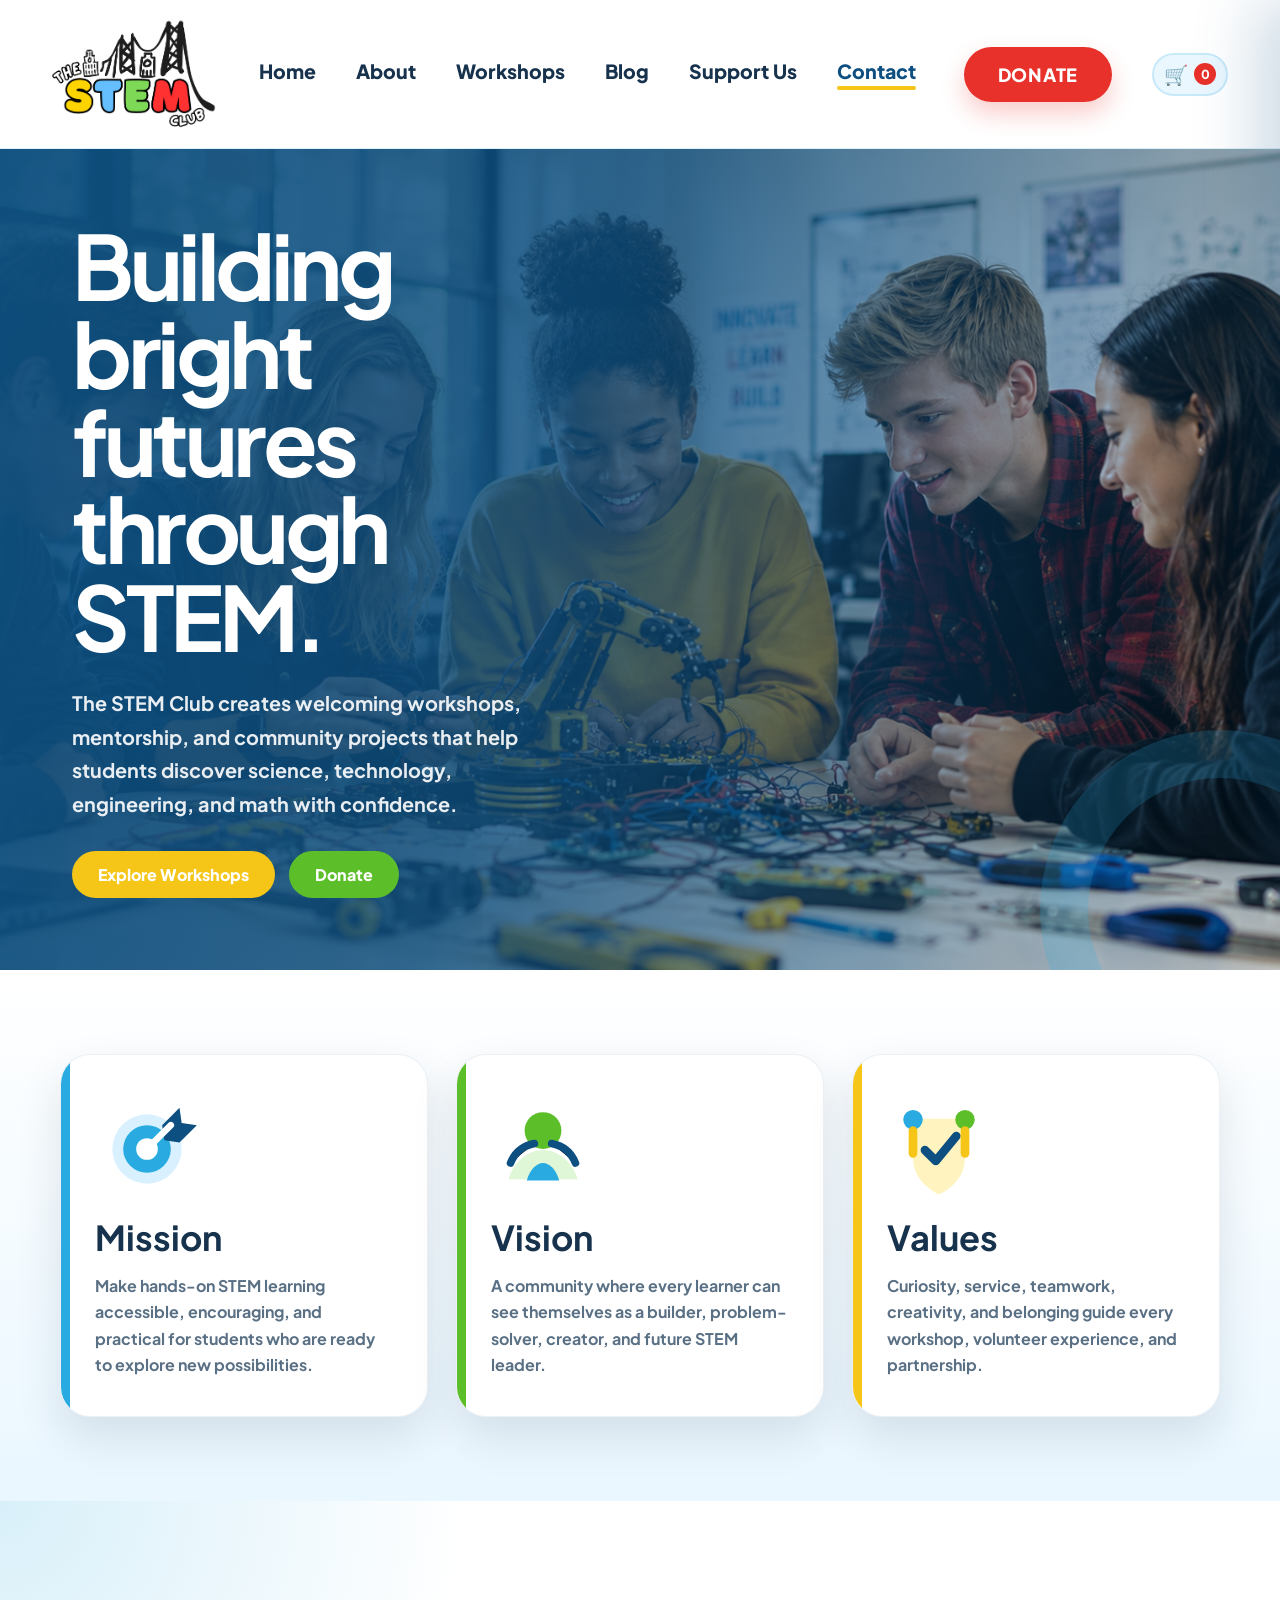
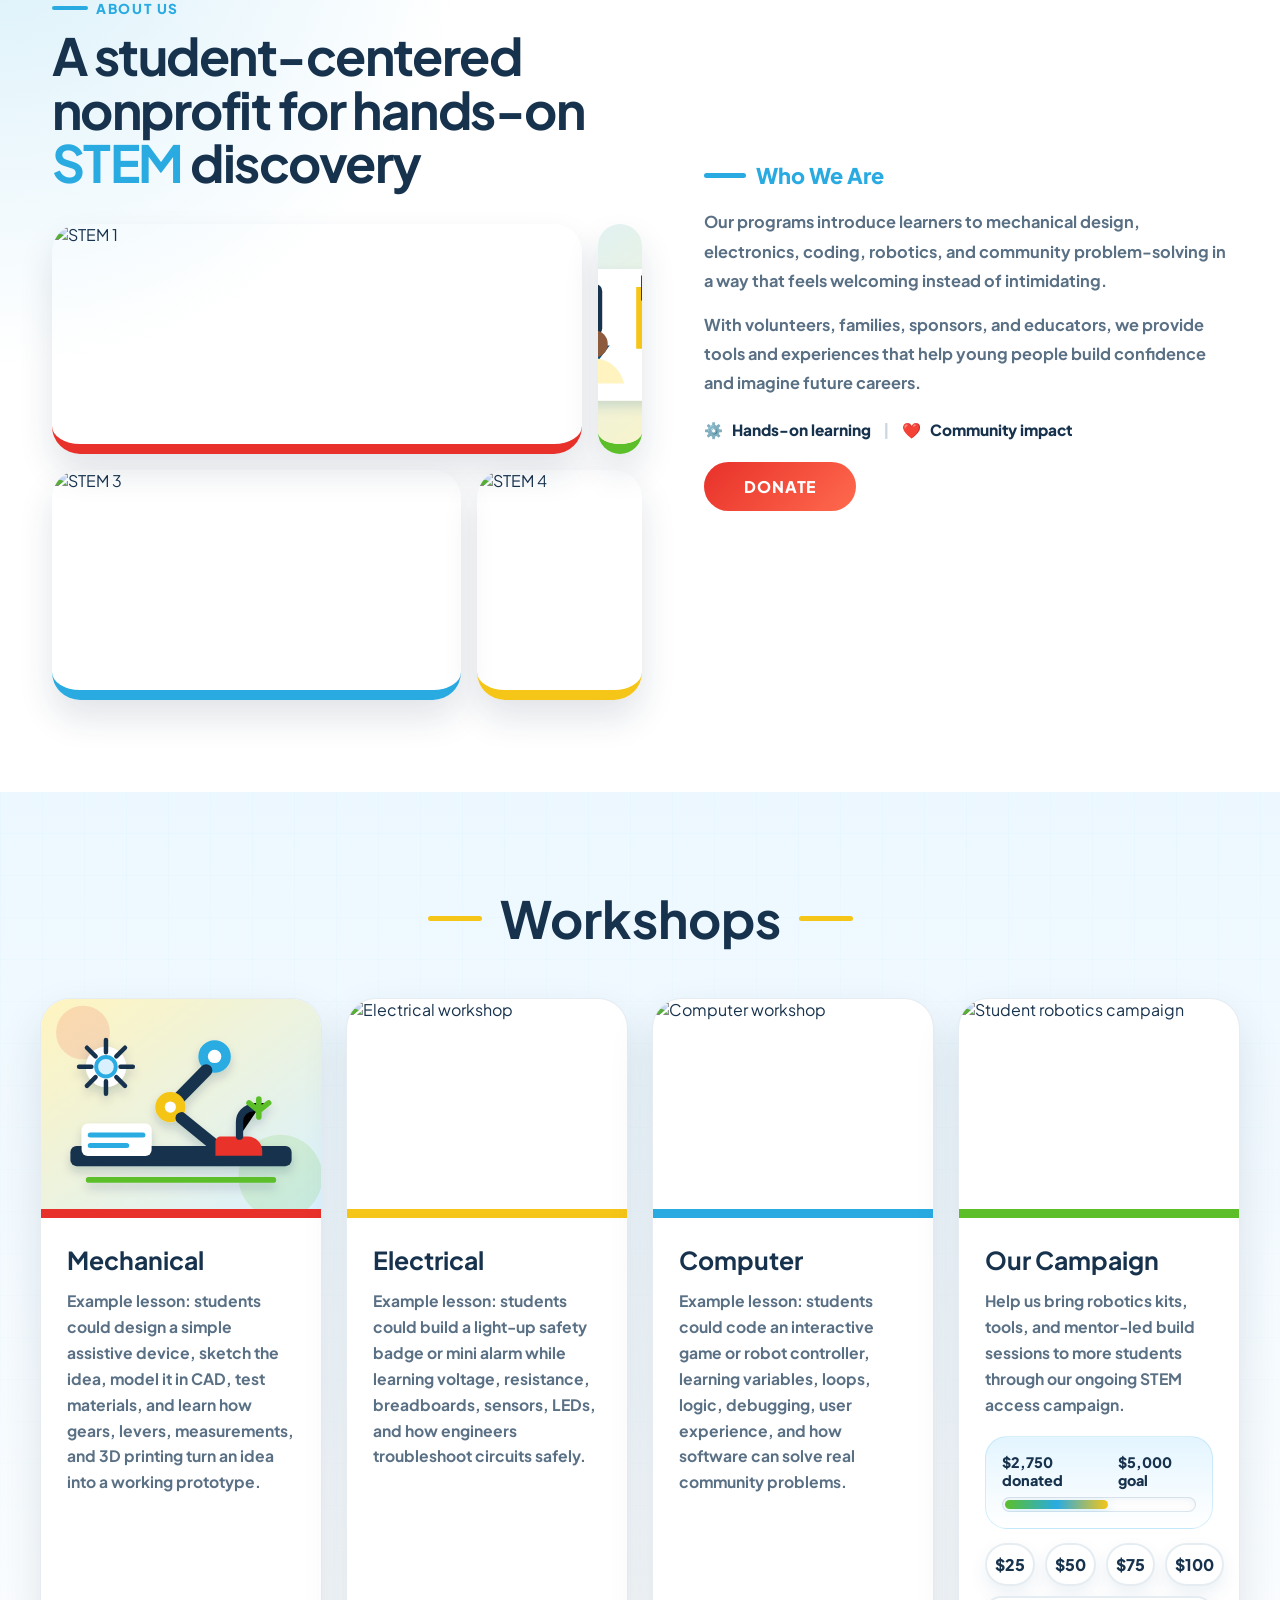
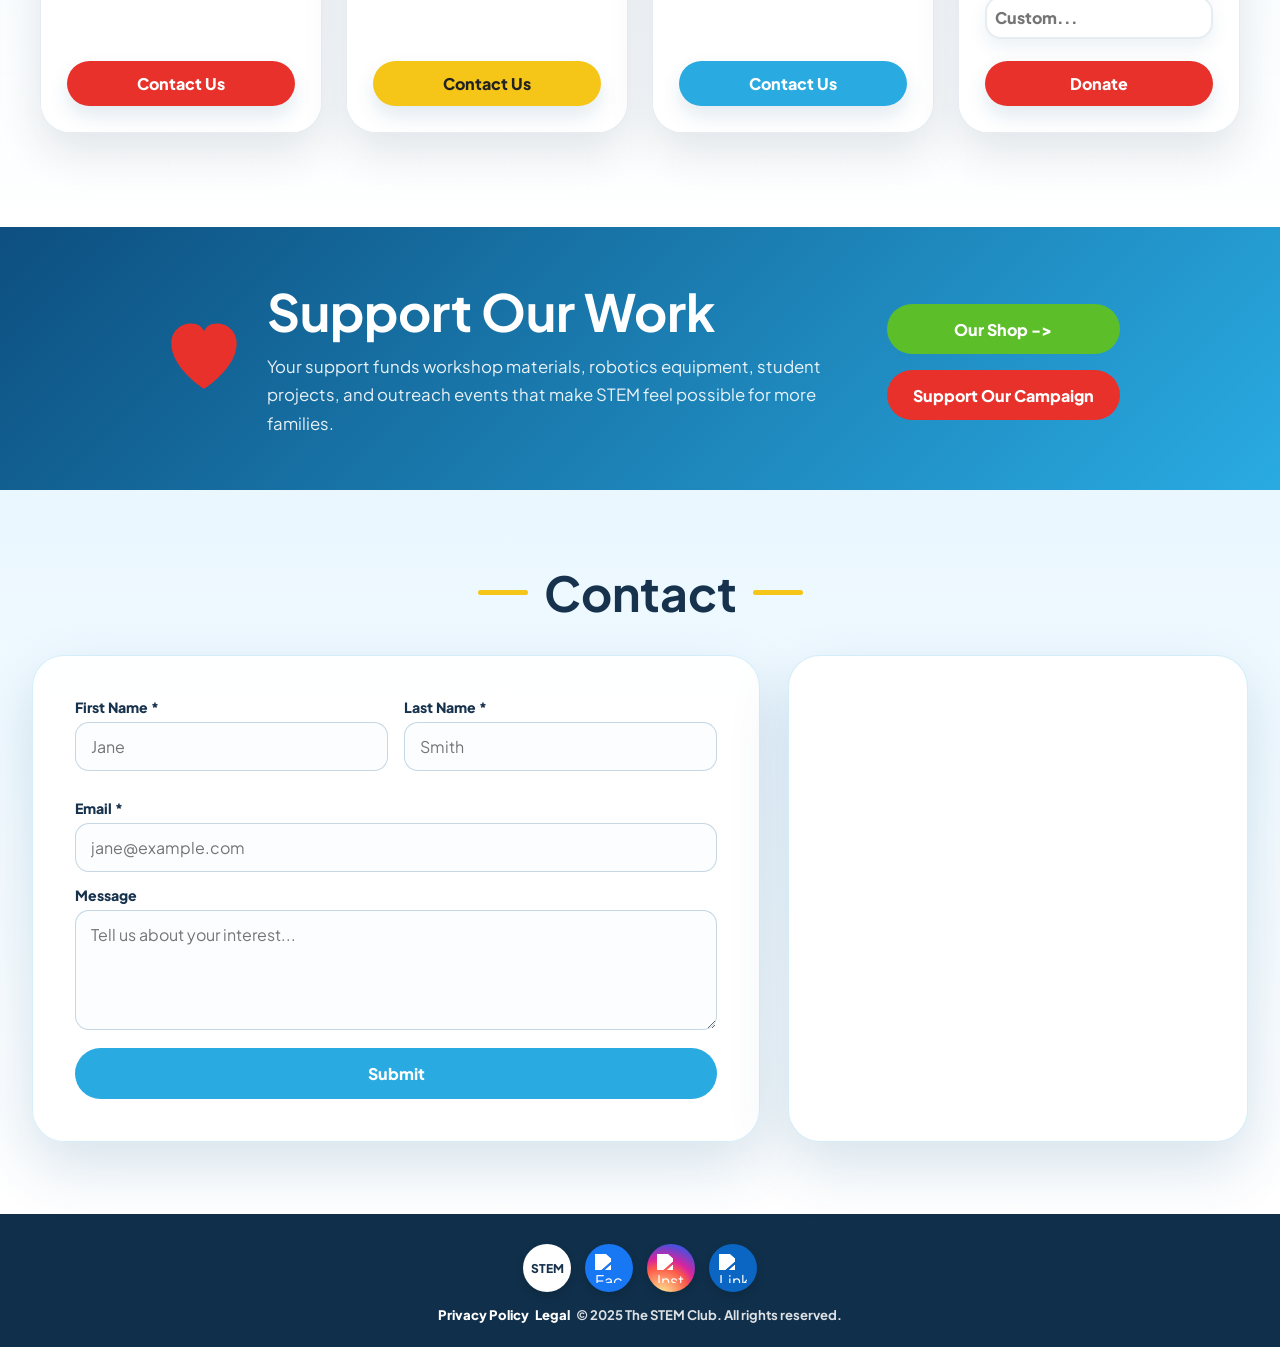
==== commit e58bb728: "Improve campaign UI and replace broken images" ====
--- a/index.html
+++ b/index.html
@@ -88,7 +88,7 @@
         <h2 class="about-title">A student-centered nonprofit for hands-on <span class="stem-colored">STEM</span> discovery</h2>
         <div class="about-photos">
           <img src="https://images.unsplash.com/photo-1532094349884-543bc11b234d?w=900&q=80" alt="STEM 1" class="about-photo border-red"/>
-          <img src="https://images.unsplash.com/photo-1581093458791-9f3c3900df7b?w=900&q=80" alt="STEM 2" class="about-photo border-green"/>
+          <img src="/assets/stem-education.svg" alt="Students collaborating on STEM learning" class="about-photo border-green"/>
           <img src="https://images.unsplash.com/photo-1509062522246-3755977927d7?w=900&q=80" alt="STEM 3" class="about-photo border-blue"/>
           <img src="https://images.unsplash.com/photo-1522202176988-66273c2fd55f?w=900&q=80" alt="STEM 4" class="about-photo border-yellow"/>
         </div>
@@ -117,7 +117,7 @@
     <div class="workshop-cards">
       <article class="workshop-card ws-red">
         <div class="ws-img">
-          <img src="https://images.unsplash.com/photo-1581092921461-7031e88a2405?w=1000&q=80" alt="Mechanical workshop"/>
+          <img src="/assets/robotics-workshop.svg" alt="Robotics and mechanical engineering workshop"/>
         </div>
         <div class="ws-body">
           <h3>Mechanical</h3>
@@ -163,7 +163,7 @@
             <button type="button" data-amount="100">$100</button>
           </div>
           <input class="campaign-custom" type="number" min="1" step="1" placeholder="Custom..." data-donation-custom />
-          <a href="https://www.paypal.com/donate" target="_blank" rel="noopener" class="ws-btn paypal-donate-btn" data-paypal-donate>Donate</a>
+          <a href="#" target="_blank" rel="noopener" class="ws-btn paypal-donate-btn" data-paypal-donate>Donate</a>
         </div>
       </article>
     </div>
--- a/shared.css
+++ b/shared.css
@@ -35,6 +35,7 @@
   --white: #fff;
   --black: #111;
   --shadow: 0 20px 45px rgba(23, 50, 77, 0.12);
+  --support-work-gradient: linear-gradient(135deg, var(--dark-blue), var(--blue));
   --nav-scroll-offset: 176px;
 }
 
@@ -198,7 +199,7 @@
 
 /* ── SUPPORT OUR WORK BANNER ── */
 .support-work-banner {
-  background: linear-gradient(135deg, var(--dark-blue), var(--blue));
+  background: var(--support-work-gradient);
   display: grid;
   grid-template-columns: auto minmax(260px, 660px) auto;
   align-items: center;
@@ -456,3 +457,15 @@
 .empty-cart { color: var(--muted); font-weight: 700; }
 .cart-total { display: flex; justify-content: space-between; margin: 18px 0; font-size: 1.2rem; }
 .checkout-btn { display: block; background: var(--green); color: #fff; border: none; border-radius: 999px; padding: 13px 18px; font-family: 'Plus Jakarta Sans', sans-serif; font-weight: 900; cursor: pointer; text-align: center; }
+
+/* Stack the Support Our Work actions so the campaign button sits directly below the shop button. */
+.support-work-banner .sw-btns {
+  flex-direction: column;
+  align-items: stretch;
+  gap: 16px;
+  width: min(100%, 310px);
+}
+.support-work-banner .sw-btns a {
+  width: 100%;
+  min-height: 50px;
+}
--- a/home.css
+++ b/home.css
@@ -300,3 +300,43 @@
 .about-photo:nth-child(2) { grid-column: 4; grid-row: 1; }
 .about-photo:nth-child(3) { grid-column: 1; grid-row: 2; }
 .about-photo:nth-child(4) { grid-column: 2 / span 3; grid-row: 2; }
+
+/* More polished campaign controls shared by the workshop reference card. */
+.campaign-progress {
+  background: linear-gradient(180deg, rgba(217,241,255,0.72), rgba(255,255,255,0.92));
+  border: 1px solid rgba(41,171,226,0.18);
+  border-radius: 22px;
+  padding: 16px;
+}
+.campaign-progress-label {
+  align-items: center;
+  font-size: 0.9rem;
+}
+.campaign-bar {
+  height: 15px;
+  padding: 3px;
+  background: #fff;
+  box-shadow: inset 0 0 0 1px rgba(13,79,128,0.12), inset 0 2px 8px rgba(13,79,128,0.08);
+}
+.campaign-bar span {
+  background: linear-gradient(90deg, var(--green), var(--blue), var(--yellow));
+  box-shadow: 0 6px 14px rgba(41,171,226,0.22);
+}
+.campaign-amounts {
+  gap: 10px;
+}
+.campaign-amounts button,
+.campaign-custom {
+  border: 2px solid rgba(13,79,128,0.1);
+  box-shadow: 0 8px 18px rgba(13,79,128,0.08);
+}
+.campaign-amounts button {
+  background: #fff;
+  transition: transform 0.2s ease, box-shadow 0.2s ease, background 0.2s ease;
+}
+.campaign-amounts button:hover,
+.campaign-amounts button.is-selected {
+  background: var(--yellow);
+  transform: translateY(-2px);
+  box-shadow: 0 12px 22px rgba(245,197,24,0.25);
+}
